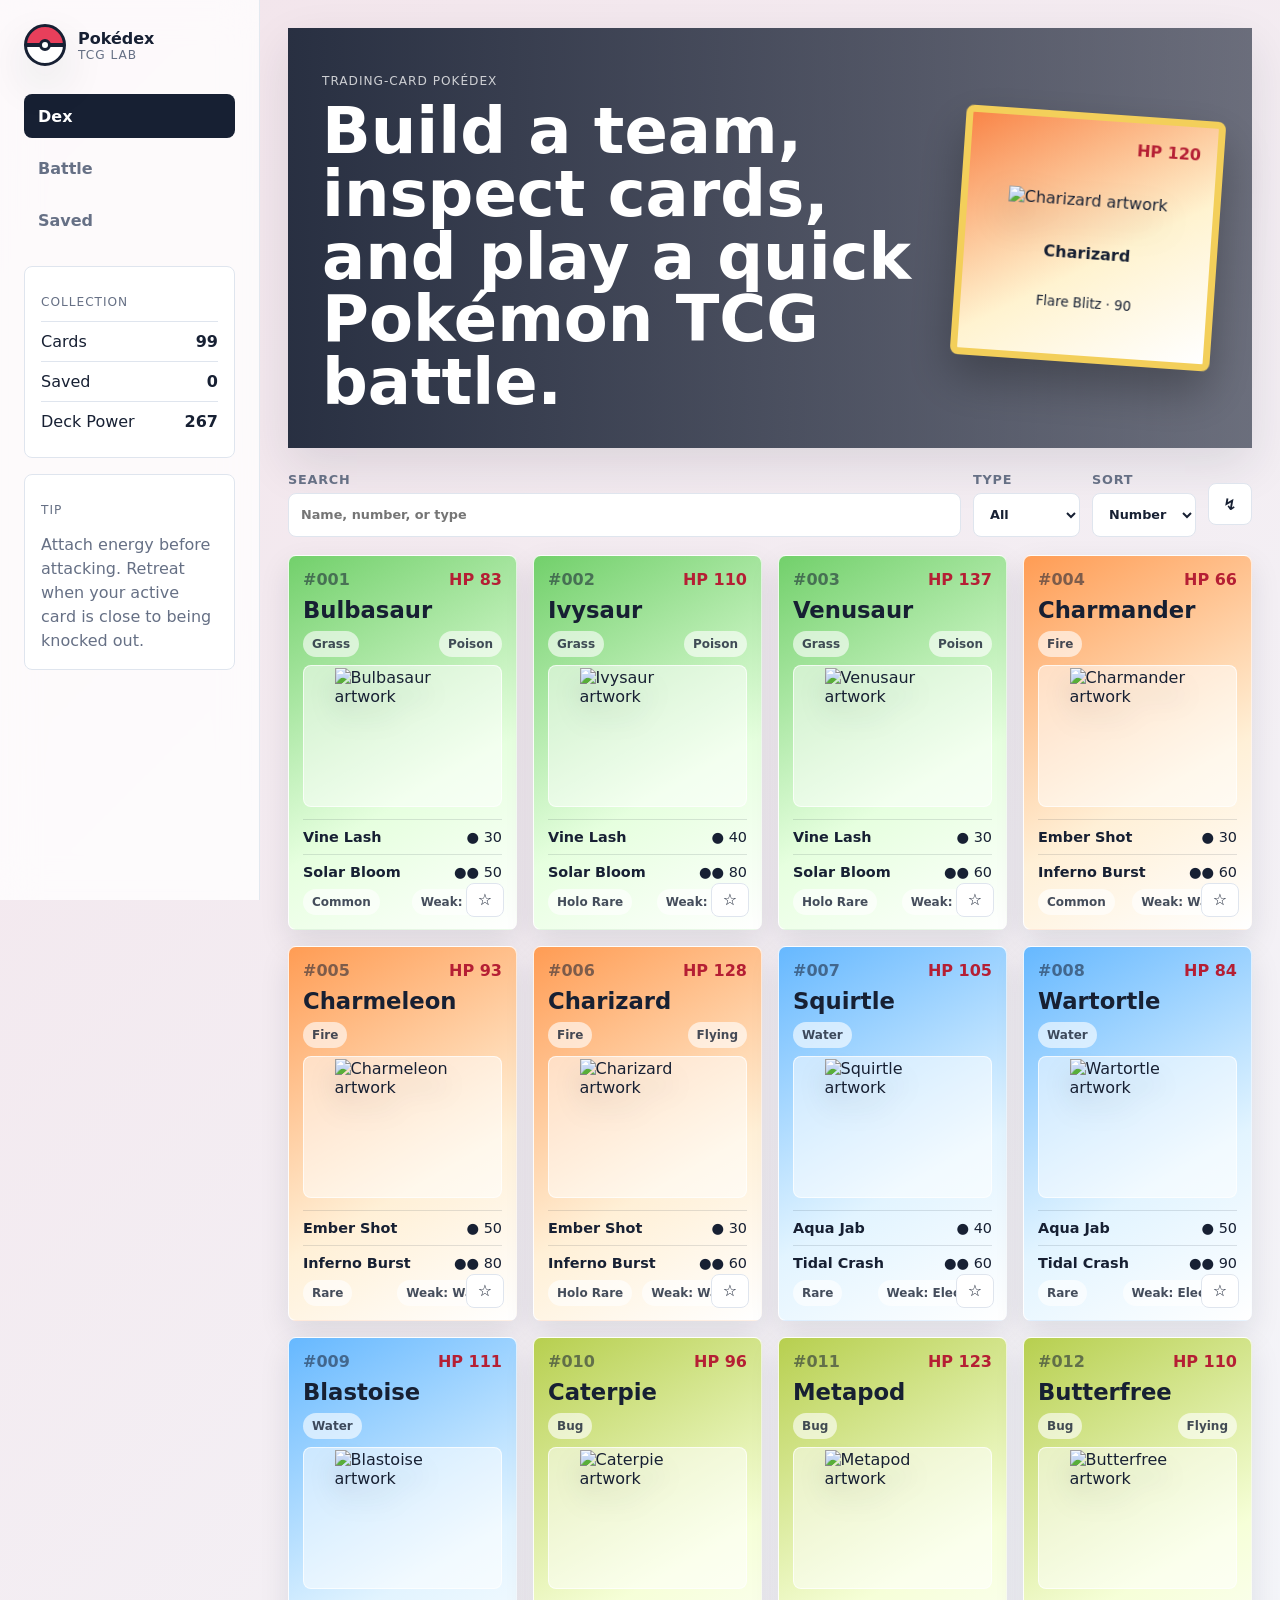
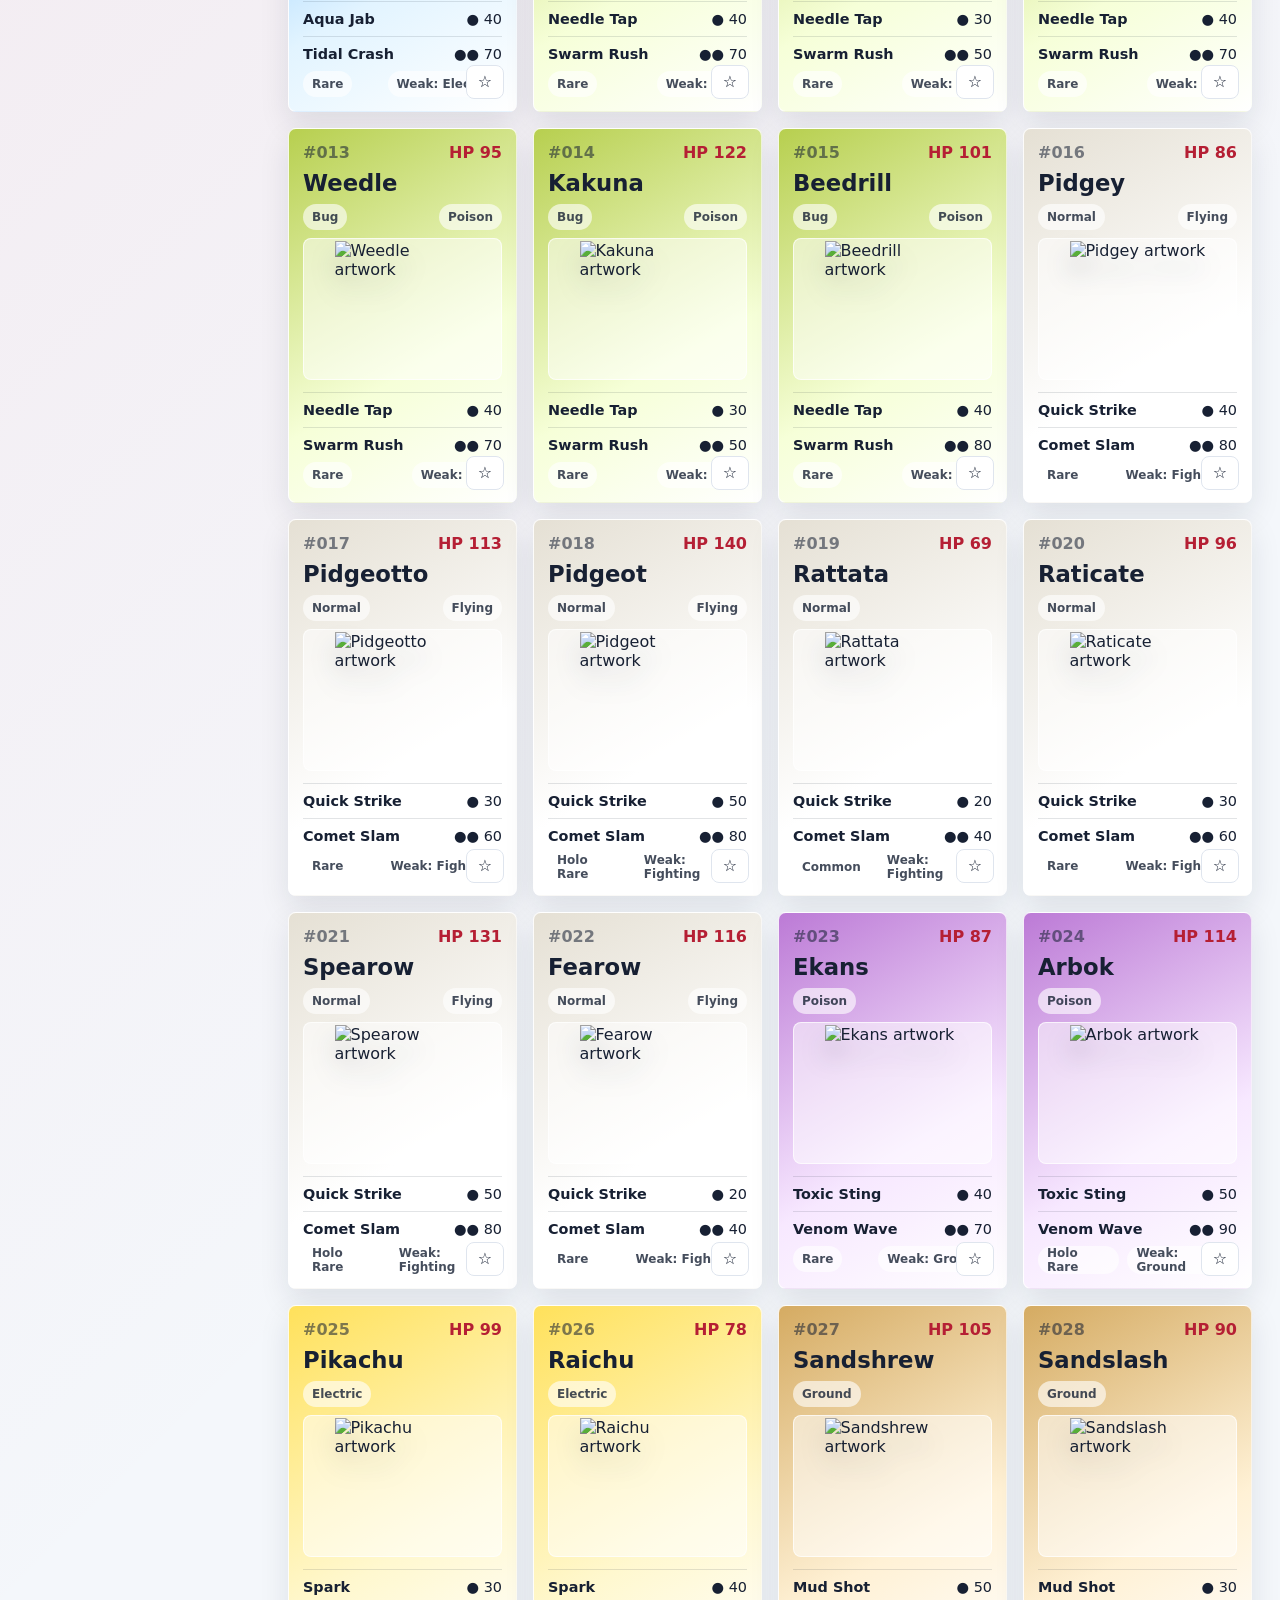
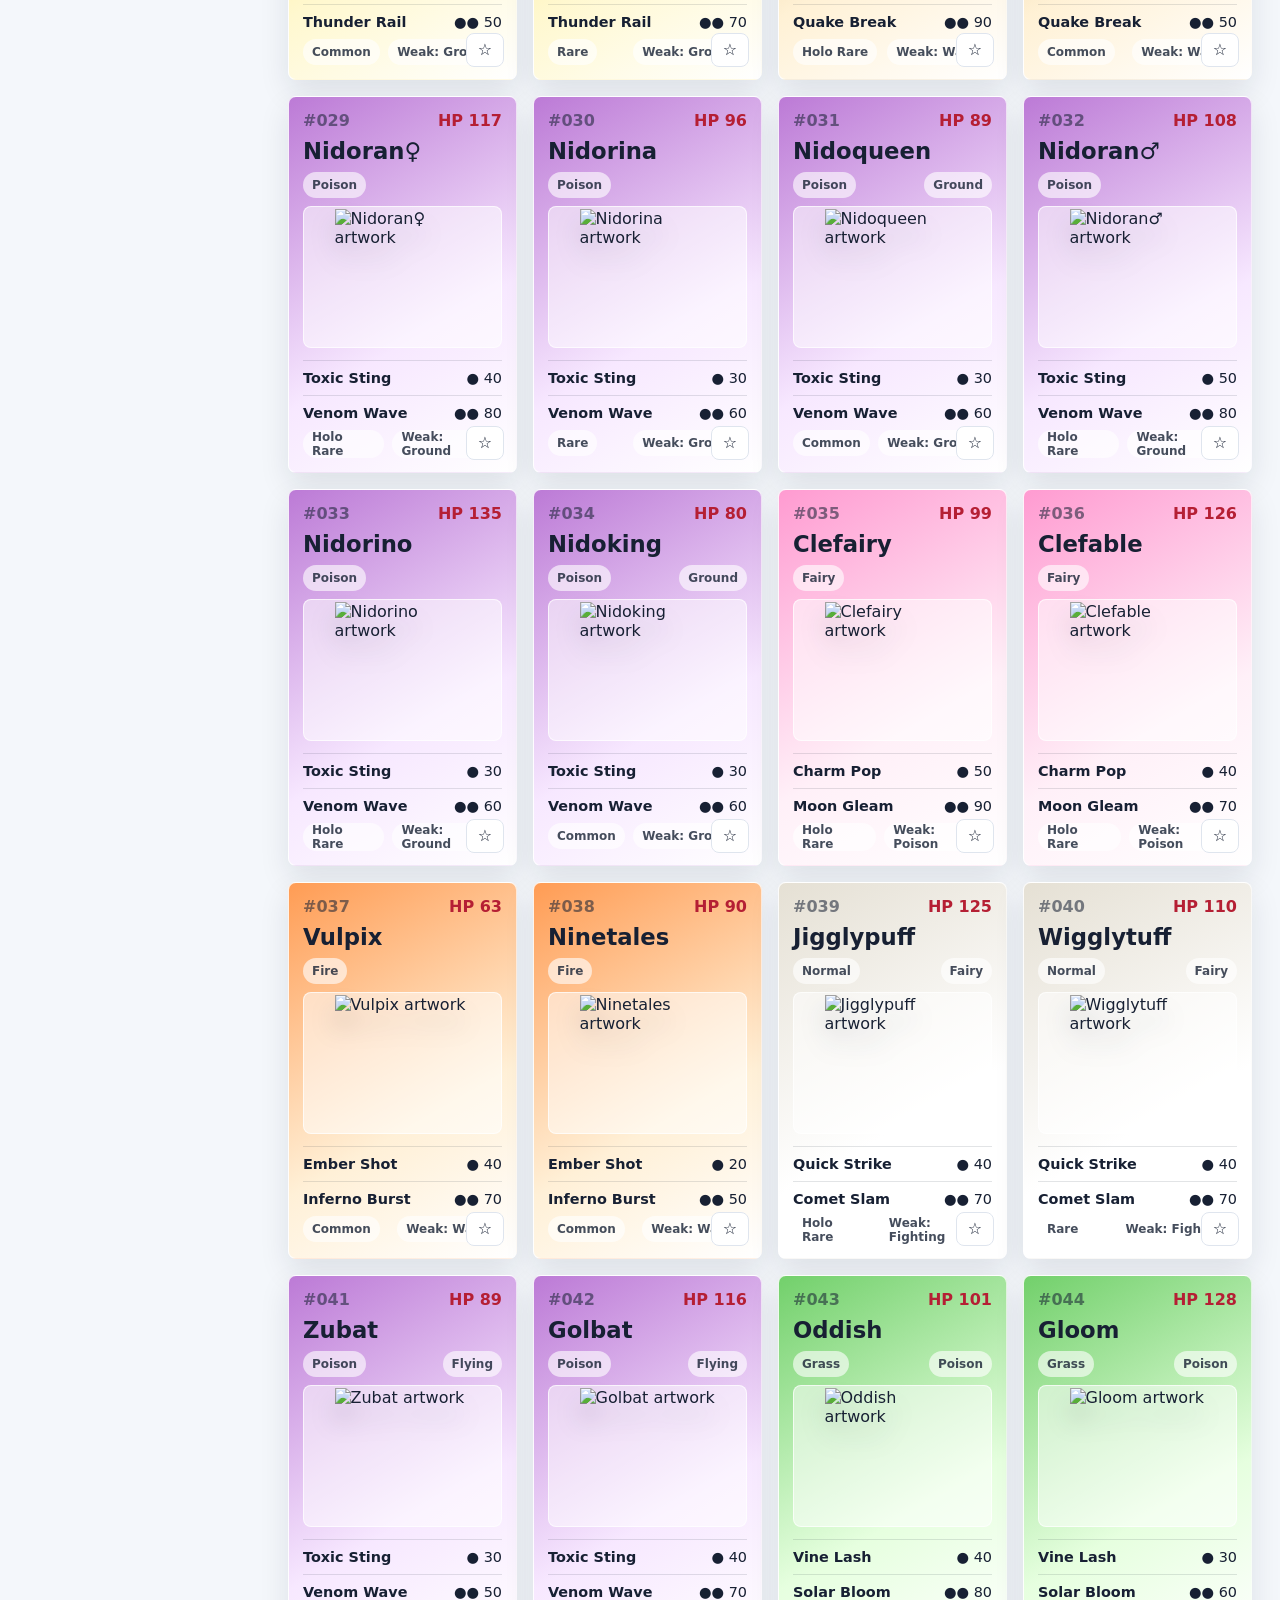
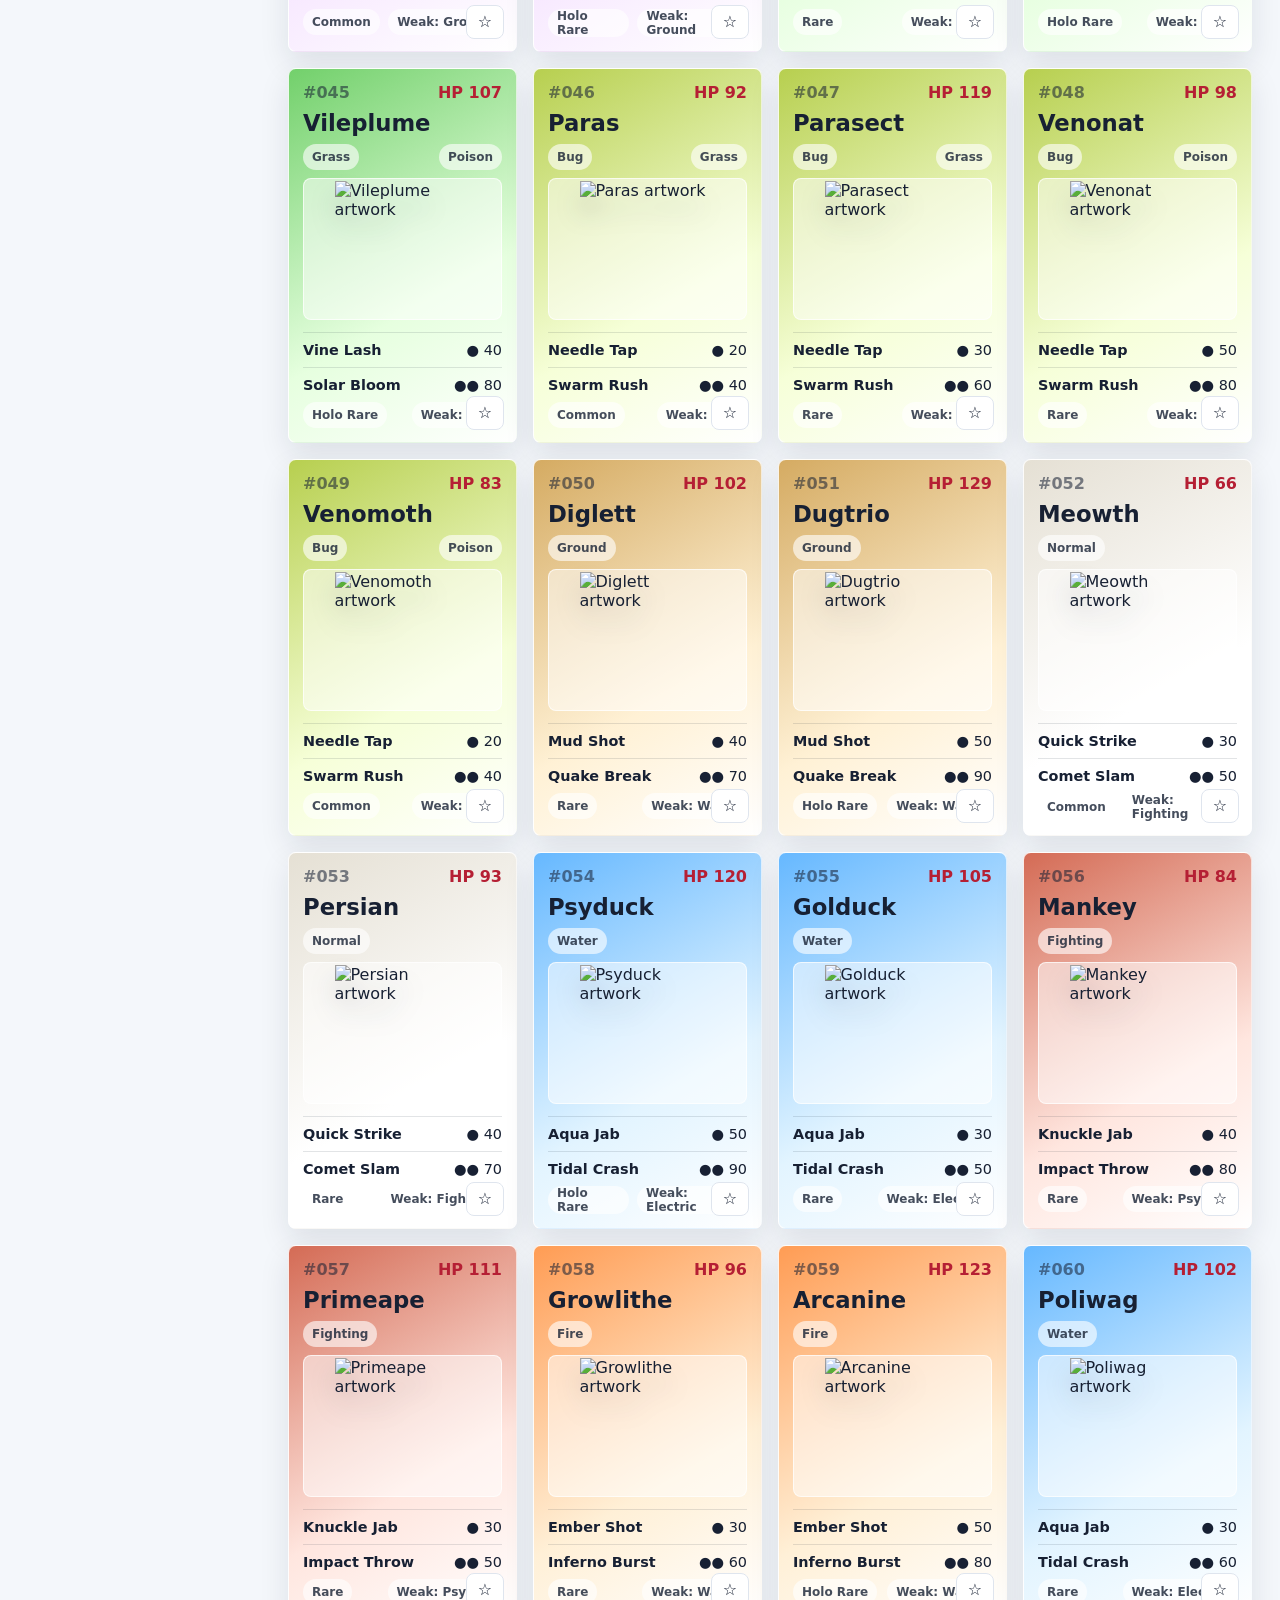
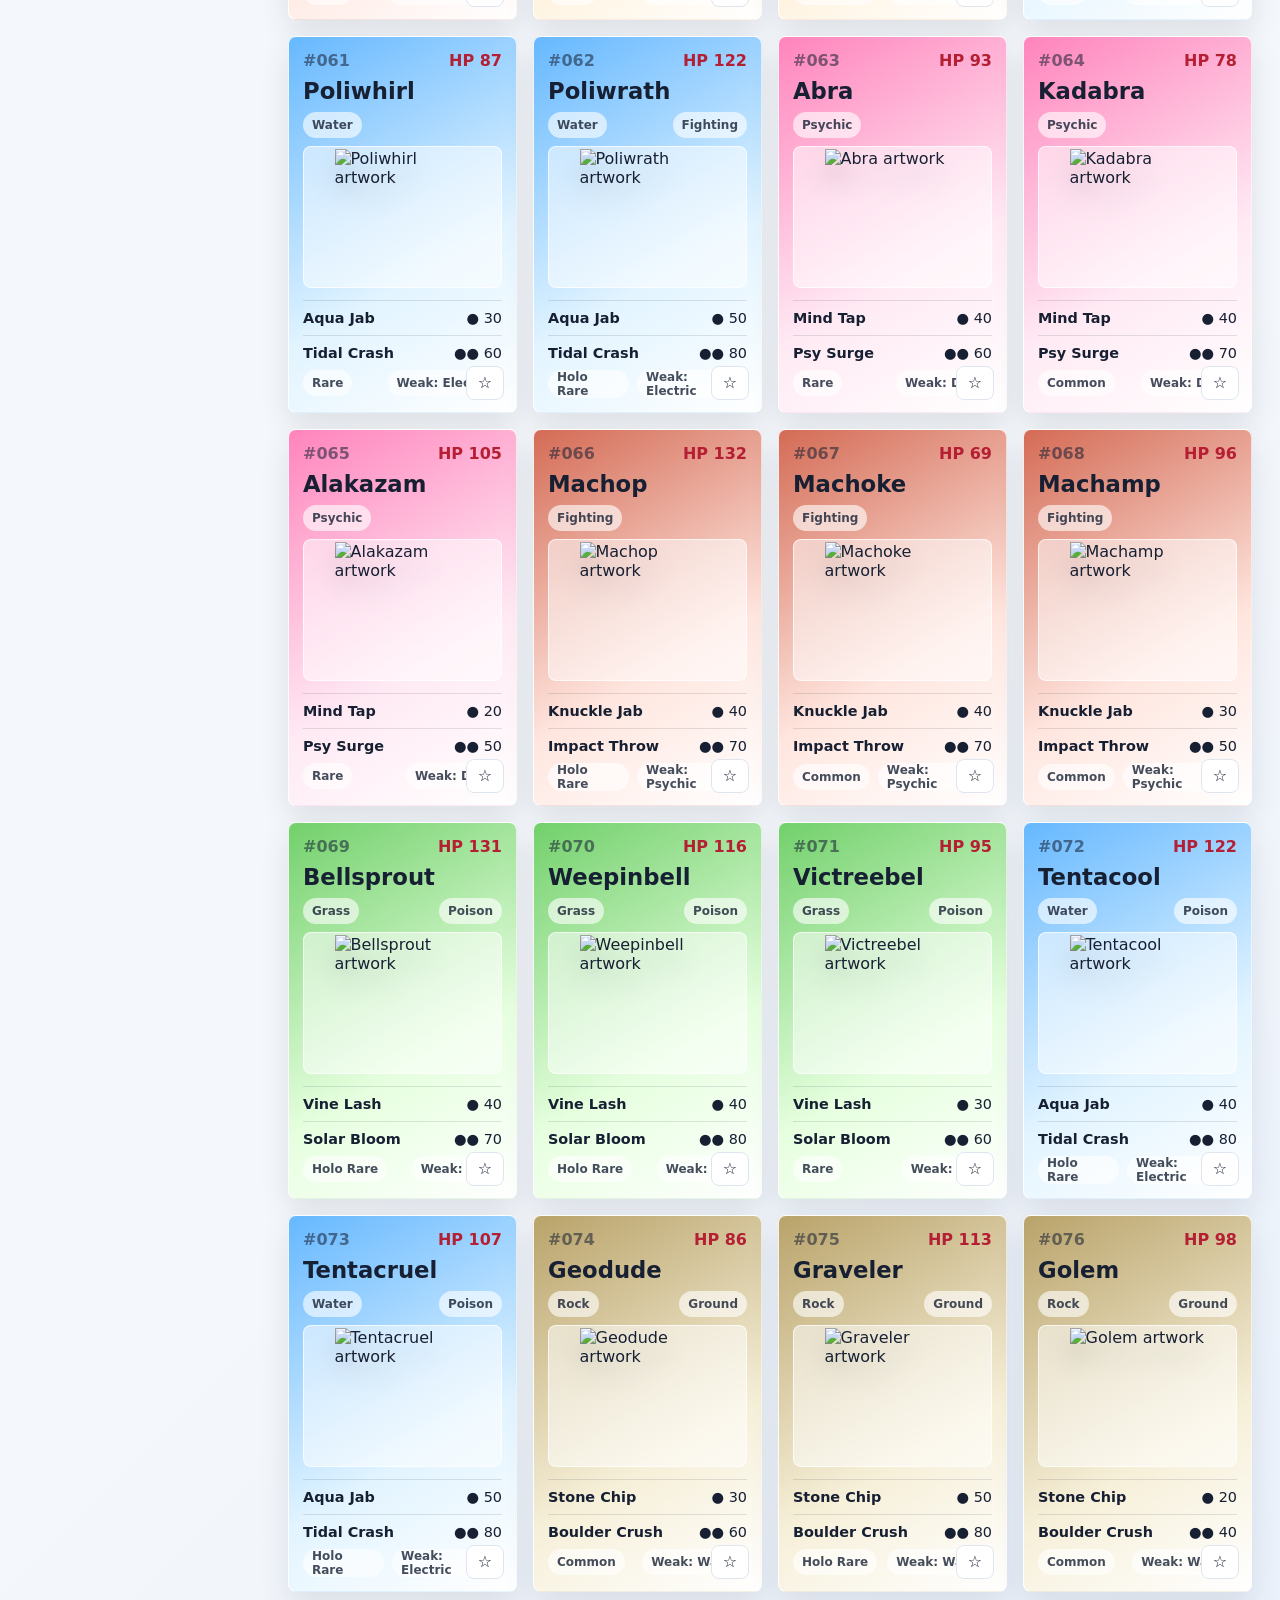
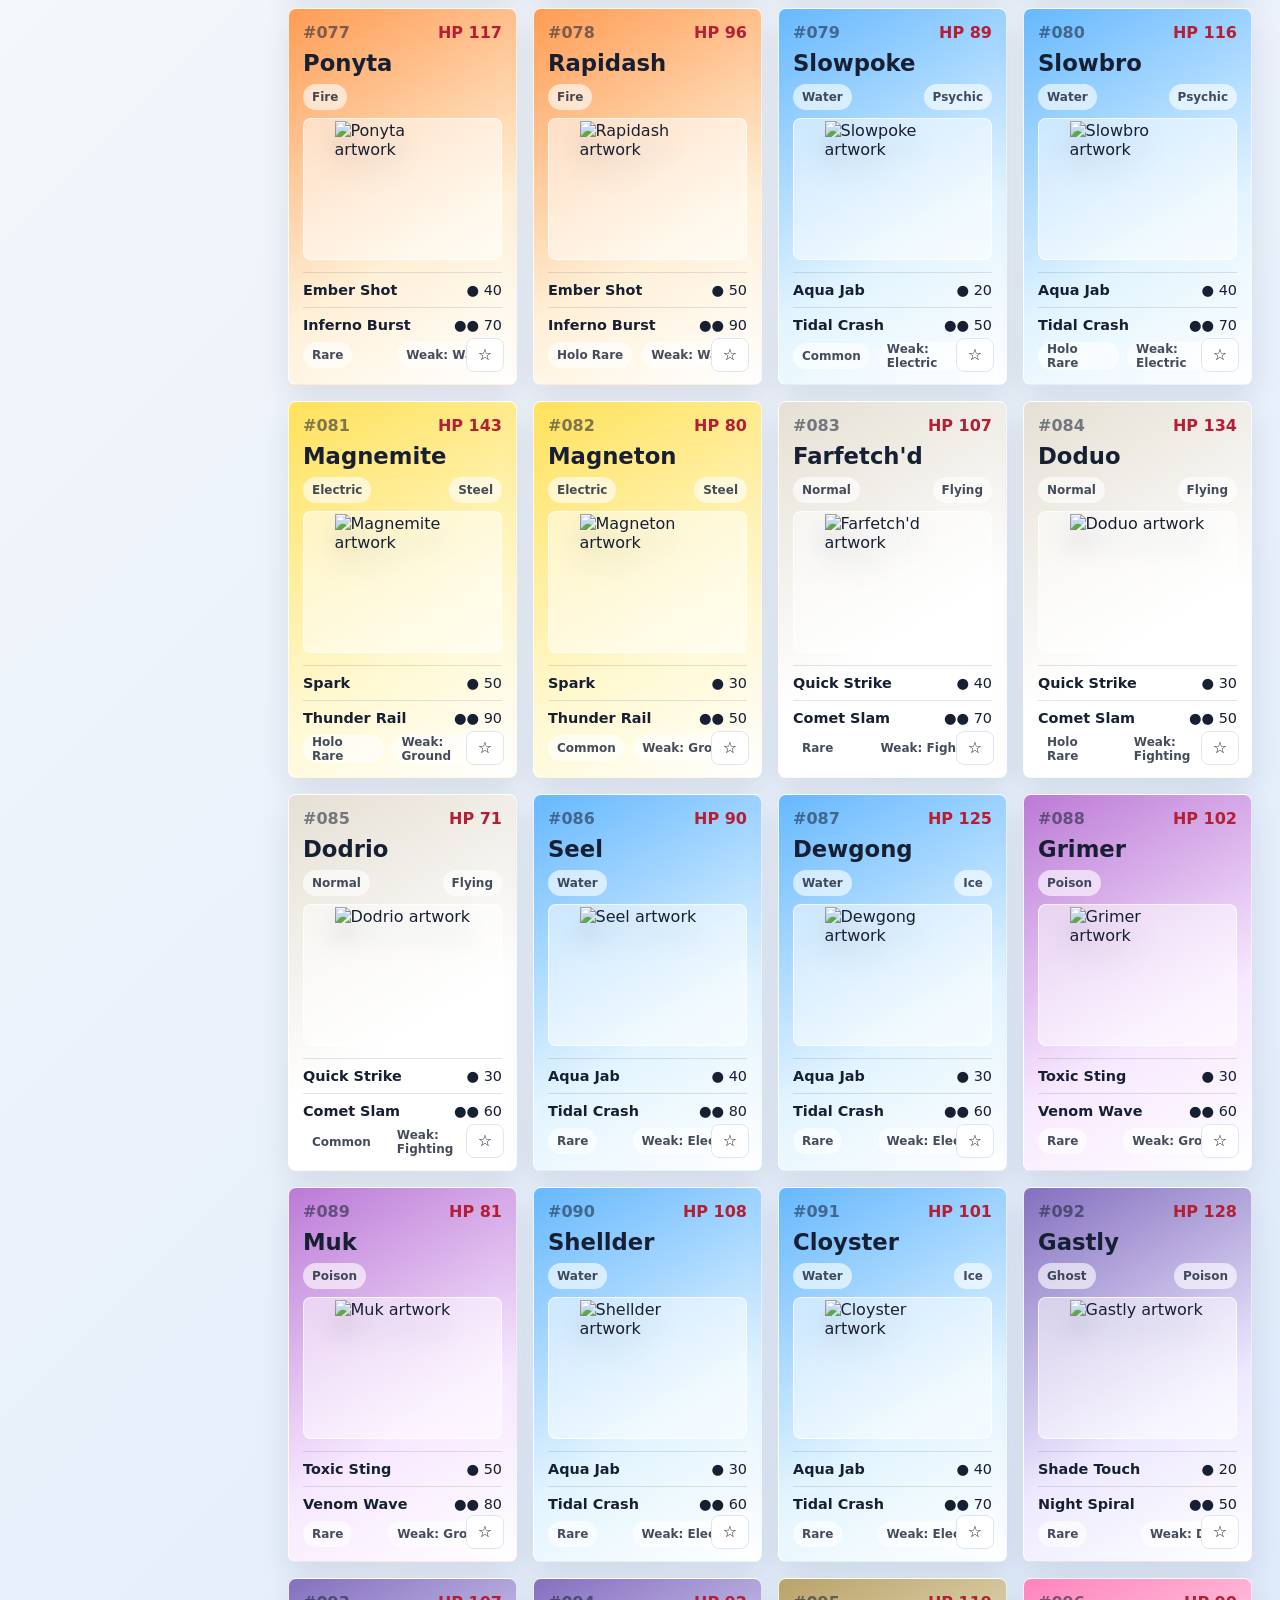
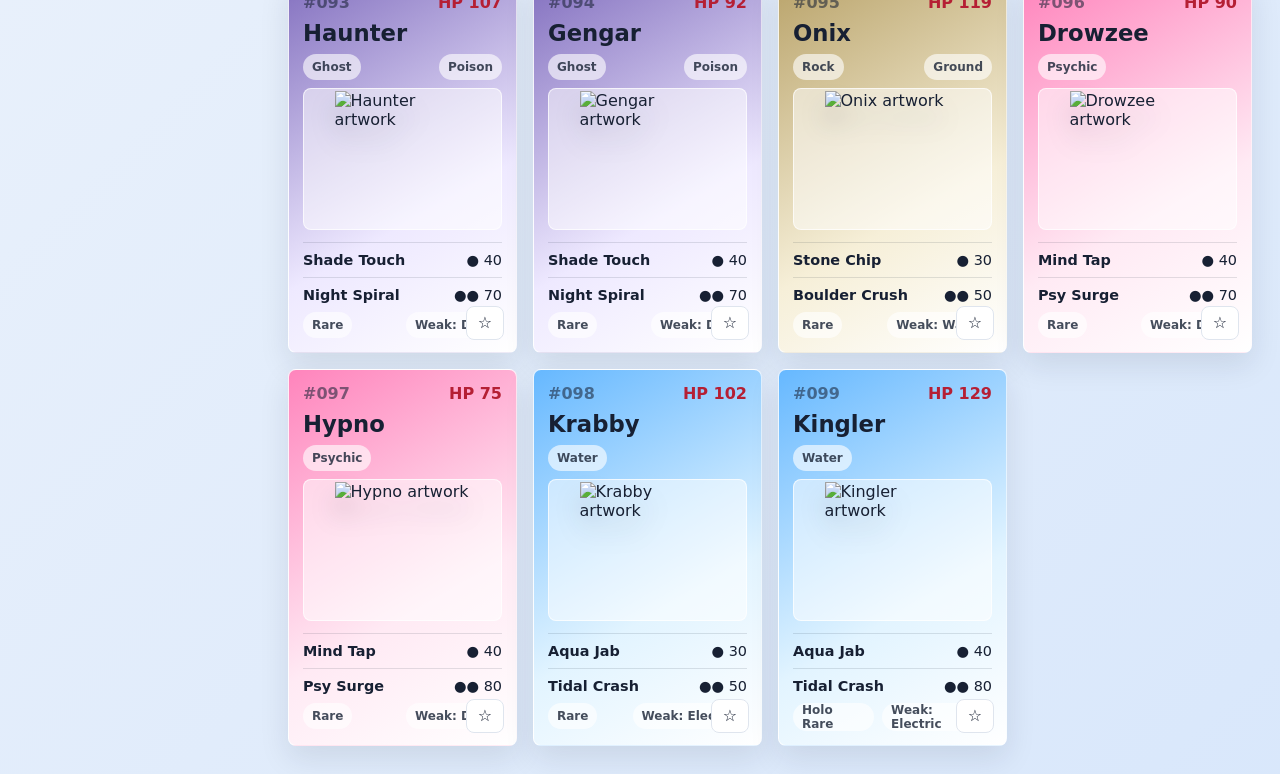
==== index.html @ 95881519 "Basic webpage structure" ====
<!DOCTYPE html>
<html lang="en">
<head>
  <meta charset="UTF-8">
  <meta name="viewport" content="width=device-width, initial-scale=1.0">
  <title>Pokédex TCG Lab</title>
  <link rel="preconnect" href="https://raw.githubusercontent.com">
  <link rel="stylesheet" href="styles.css">
</head>
<body>
  <div class="app-shell">
    <aside class="sidebar">
      <a class="brand" href="#dex" aria-label="Pokédex TCG Lab home">
        <span class="pokeball-mark" aria-hidden="true"></span>
        <span>
          <strong>Pokédex</strong>
          <small>TCG Lab</small>
        </span>
      </a>

      <nav class="nav-tabs" aria-label="Primary">
        <a class="nav-link active" href="#dex" data-view-link="dex">Dex</a>
        <a class="nav-link" href="#battle" data-view-link="battle">Battle</a>
        <a class="nav-link" href="#collection" data-view-link="collection">Saved</a>
      </nav>

      <section class="sidebar-panel">
        <p class="panel-kicker">Collection</p>
        <div class="stat-pair">
          <span>Cards</span>
          <strong id="cardCount">0</strong>
        </div>
        <div class="stat-pair">
          <span>Saved</span>
          <strong id="savedCount">0</strong>
        </div>
        <div class="stat-pair">
          <span>Deck Power</span>
          <strong id="deckPower">0</strong>
        </div>
      </section>

      <section class="sidebar-panel compact">
        <p class="panel-kicker">Tip</p>
        <p>Attach energy before attacking. Retreat when your active card is close to being knocked out.</p>
      </section>
    </aside>

    <main>
      <section class="hero-band" aria-labelledby="pageTitle">
        <div>
          <p class="eyebrow">Trading-card Pokédex</p>
          <h1 id="pageTitle">Build a team, inspect cards, and play a quick Pokémon TCG battle.</h1>
        </div>
        <div class="hero-card" aria-label="Featured card preview">
          <div class="mini-card fire">
            <span class="mini-hp">HP 120</span>
            <img src="https://raw.githubusercontent.com/PokeAPI/sprites/master/sprites/pokemon/other/official-artwork/6.png" alt="Charizard artwork">
            <strong>Charizard</strong>
            <small>Flare Blitz · 90</small>
          </div>
        </div>
      </section>

      <section id="dex" class="view active" data-view="dex">
        <div class="toolbar">
          <label class="search-box">
            <span>Search</span>
            <input id="searchInput" type="search" placeholder="Name, number, or type">
          </label>
          <label class="select-box">
            <span>Type</span>
            <select id="typeFilter"></select>
          </label>
          <label class="select-box">
            <span>Sort</span>
            <select id="sortFilter">
              <option value="number">Number</option>
              <option value="name">Name</option>
              <option value="hp">HP</option>
              <option value="attack">Attack</option>
              <option value="speed">Speed</option>
            </select>
          </label>
          <button class="icon-button" id="randomButton" type="button" title="Open a random card">↯</button>
        </div>
        <div id="pokemonGrid" class="pokemon-grid"></div>
      </section>

      <section id="battle" class="view" data-view="battle">
        <div class="section-heading">
          <div>
            <p class="eyebrow">Battle Table</p>
            <h2>Simple Pokémon TCG Match</h2>
          </div>
          <div class="battle-actions">
            <button id="newGameButton" class="primary-button" type="button">New Game</button>
            <button id="endTurnButton" type="button">End Turn</button>
          </div>
        </div>

        <div class="battle-layout">
          <div class="player-zone opponent-zone">
            <div class="zone-header">
              <strong>Opponent</strong>
              <span id="opponentPrizes">Prizes 3</span>
            </div>
            <div id="opponentActive" class="active-slot"></div>
            <div id="opponentBench" class="bench-row"></div>
          </div>

          <div class="battle-center">
            <div class="turn-meter">
              <span id="turnOwner">Your turn</span>
              <strong id="battleStatus">Set an active Pokémon and attack.</strong>
            </div>
            <div id="battleLog" class="battle-log" aria-live="polite"></div>
          </div>

          <div class="player-zone">
            <div class="zone-header">
              <strong>You</strong>
              <span id="playerPrizes">Prizes 3</span>
            </div>
            <div id="playerActive" class="active-slot"></div>
            <div id="playerBench" class="bench-row"></div>
            <div class="hand-panel">
              <div class="zone-header">
                <strong>Hand</strong>
                <span id="deckCount">Deck 0</span>
              </div>
              <div id="playerHand" class="hand-row"></div>
            </div>
            <div class="battle-actions">
              <button id="drawButton" type="button">Draw</button>
              <button id="energyButton" type="button">Attach Energy</button>
              <button id="attackOneButton" class="primary-button" type="button">Attack 1</button>
              <button id="attackTwoButton" class="primary-button" type="button">Attack 2</button>
              <button id="retreatButton" type="button">Retreat</button>
            </div>
          </div>
        </div>
      </section>

      <section id="collection" class="view" data-view="collection">
        <div class="section-heading">
          <div>
            <p class="eyebrow">Saved Cards</p>
            <h2>Your favorite pulls</h2>
          </div>
          <button id="clearSavedButton" type="button">Clear Saved</button>
        </div>
        <div id="savedGrid" class="pokemon-grid"></div>
      </section>
    </main>
  </div>

  <dialog id="detailDialog" class="detail-dialog">
    <article id="detailContent"></article>
    <button id="closeDialogButton" class="dialog-close" type="button" aria-label="Close details">×</button>
  </dialog>

  <script src="app.js"></script>
</body>
</html>
---- styles.css ----
:root {
  --bg: #f4f7fb;
  --panel: #ffffff;
  --ink: #172033;
  --muted: #667085;
  --line: #dfe5ee;
  --accent: #e83f5b;
  --accent-2: #1677ff;
  --good: #168c62;
  --warn: #c47a11;
  --shadow: 0 18px 45px rgba(23, 32, 51, 0.11);
  --radius: 8px;
}

* {
  box-sizing: border-box;
}

body {
  margin: 0;
  min-height: 100vh;
  background:
    linear-gradient(135deg, rgba(232, 63, 91, 0.10), transparent 28%),
    linear-gradient(315deg, rgba(22, 119, 255, 0.12), transparent 32%),
    var(--bg);
  color: var(--ink);
  font-family: Inter, ui-sans-serif, system-ui, -apple-system, BlinkMacSystemFont, "Segoe UI", sans-serif;
}

button,
input,
select {
  font: inherit;
}

button {
  border: 1px solid var(--line);
  background: var(--panel);
  color: var(--ink);
  min-height: 42px;
  border-radius: var(--radius);
  padding: 0 14px;
  cursor: pointer;
  transition: transform 160ms ease, border-color 160ms ease, box-shadow 160ms ease;
}

button:hover {
  transform: translateY(-1px);
  border-color: #b9c5d6;
  box-shadow: 0 8px 20px rgba(23, 32, 51, 0.08);
}

button:disabled {
  cursor: not-allowed;
  opacity: 0.55;
  transform: none;
  box-shadow: none;
}

.primary-button {
  background: var(--ink);
  color: #fff;
  border-color: var(--ink);
}

.app-shell {
  display: grid;
  grid-template-columns: 260px minmax(0, 1fr);
  min-height: 100vh;
}

.sidebar {
  position: sticky;
  top: 0;
  height: 100vh;
  padding: 24px;
  border-right: 1px solid rgba(223, 229, 238, 0.85);
  background: rgba(255, 255, 255, 0.78);
  backdrop-filter: blur(18px);
}

.brand {
  display: flex;
  align-items: center;
  gap: 12px;
  color: inherit;
  text-decoration: none;
  margin-bottom: 28px;
}

.brand strong,
.brand small {
  display: block;
}

.brand small,
.panel-kicker,
.eyebrow {
  color: var(--muted);
  font-size: 0.76rem;
  letter-spacing: 0.08em;
  text-transform: uppercase;
}

.pokeball-mark {
  width: 42px;
  height: 42px;
  border: 3px solid var(--ink);
  border-radius: 50%;
  background: linear-gradient(#e83f5b 0 45%, var(--ink) 45% 55%, #fff 55%);
  position: relative;
  box-shadow: var(--shadow);
}

.pokeball-mark::after {
  content: "";
  position: absolute;
  inset: 12px;
  border: 3px solid var(--ink);
  background: #fff;
  border-radius: 50%;
}

.nav-tabs {
  display: grid;
  gap: 8px;
  margin-bottom: 24px;
}

.nav-link {
  display: flex;
  align-items: center;
  min-height: 44px;
  padding: 0 14px;
  border-radius: var(--radius);
  color: var(--muted);
  text-decoration: none;
  font-weight: 700;
}

.nav-link.active {
  background: var(--ink);
  color: #fff;
}

.sidebar-panel {
  border: 1px solid var(--line);
  background: var(--panel);
  border-radius: var(--radius);
  padding: 16px;
  margin-bottom: 16px;
}

.sidebar-panel.compact p:last-child {
  margin-bottom: 0;
  color: var(--muted);
  line-height: 1.5;
}

.stat-pair {
  display: flex;
  justify-content: space-between;
  gap: 14px;
  padding: 10px 0;
  border-top: 1px solid var(--line);
}

main {
  padding: 28px;
  min-width: 0;
}

.hero-band {
  min-height: 270px;
  display: grid;
  grid-template-columns: minmax(0, 1fr) 260px;
  gap: 28px;
  align-items: center;
  margin-bottom: 24px;
  padding: 34px;
  color: #fff;
  border-radius: 0;
  background:
    linear-gradient(90deg, rgba(23, 32, 51, 0.92), rgba(23, 32, 51, 0.62)),
    url("https://images.unsplash.com/photo-1613771404721-1f92d799e49f?auto=format&fit=crop&w=1600&q=80") center/cover;
  box-shadow: var(--shadow);
}

.hero-band h1 {
  margin: 0;
  max-width: 800px;
  font-size: clamp(2.1rem, 5vw, 4.5rem);
  line-height: 0.98;
  letter-spacing: 0;
}

.hero-band .eyebrow {
  color: rgba(255, 255, 255, 0.76);
}

.mini-card {
  position: relative;
  display: grid;
  justify-items: center;
  gap: 7px;
  min-height: 250px;
  padding: 18px 16px;
  border: 7px solid #f3cf5a;
  border-radius: 8px;
  background: linear-gradient(150deg, #f98548, #fff3d0 58%, #ffffff);
  color: var(--ink);
  transform: rotate(4deg);
  box-shadow: 0 22px 46px rgba(0, 0, 0, 0.28);
  animation: floatCard 4s ease-in-out infinite;
}

.mini-card img {
  width: 164px;
  max-width: 100%;
  filter: drop-shadow(0 16px 18px rgba(0, 0, 0, 0.24));
}

.mini-hp {
  justify-self: end;
  font-weight: 900;
  color: #b51f34;
}

@keyframes floatCard {
  50% {
    transform: rotate(2deg) translateY(-9px);
  }
}

.view {
  display: none;
}

.view.active {
  display: block;
}

.toolbar,
.section-heading {
  display: flex;
  align-items: end;
  justify-content: space-between;
  gap: 12px;
  margin-bottom: 18px;
}

.toolbar {
  flex-wrap: wrap;
  align-items: center;
}

.search-box,
.select-box {
  display: grid;
  gap: 6px;
  color: var(--muted);
  font-size: 0.8rem;
  font-weight: 800;
  text-transform: uppercase;
  letter-spacing: 0.06em;
}

.search-box {
  flex: 1 1 280px;
}

input,
select {
  min-height: 44px;
  border: 1px solid var(--line);
  border-radius: var(--radius);
  background: var(--panel);
  color: var(--ink);
  padding: 0 12px;
}

.icon-button {
  width: 44px;
  padding: 0;
  font-weight: 900;
}

.pokemon-grid {
  display: grid;
  grid-template-columns: repeat(auto-fill, minmax(220px, 1fr));
  gap: 16px;
}

.pokemon-card {
  min-height: 325px;
  position: relative;
  overflow: hidden;
  border: 1px solid rgba(255, 255, 255, 0.78);
  border-radius: var(--radius);
  padding: 14px;
  background: var(--card-bg);
  color: var(--ink);
  box-shadow: 0 12px 30px rgba(23, 32, 51, 0.10);
  cursor: pointer;
  transition: transform 180ms ease, box-shadow 180ms ease;
}

.pokemon-card:hover {
  transform: translateY(-5px);
  box-shadow: 0 24px 52px rgba(23, 32, 51, 0.18);
}

.card-top,
.card-footer,
.type-row,
.meter-row {
  display: flex;
  align-items: center;
  justify-content: space-between;
  gap: 8px;
}

.dex-no {
  color: rgba(23, 32, 51, 0.56);
  font-weight: 900;
}

.hp {
  color: #b51f34;
  font-weight: 900;
}

.pokemon-card h3 {
  margin: 8px 0;
  font-size: 1.42rem;
}

.art-frame {
  display: grid;
  place-items: center;
  height: 142px;
  margin: 8px 0 12px;
  border-radius: var(--radius);
  background: rgba(255, 255, 255, 0.52);
  border: 1px solid rgba(255, 255, 255, 0.7);
}

.art-frame img {
  width: 136px;
  height: 136px;
  object-fit: contain;
  filter: drop-shadow(0 16px 12px rgba(23, 32, 51, 0.18));
  transition: transform 180ms ease;
}

.pokemon-card:hover .art-frame img {
  transform: scale(1.08);
}

.pill {
  display: inline-flex;
  align-items: center;
  min-height: 26px;
  padding: 0 9px;
  border-radius: 999px;
  background: rgba(255, 255, 255, 0.62);
  color: rgba(23, 32, 51, 0.8);
  font-size: 0.75rem;
  font-weight: 900;
}

.attack-line {
  display: grid;
  grid-template-columns: 1fr auto;
  gap: 10px;
  padding: 9px 0;
  border-top: 1px solid rgba(23, 32, 51, 0.12);
  font-size: 0.9rem;
}

.favorite-button {
  position: absolute;
  right: 12px;
  bottom: 12px;
  min-height: 34px;
  width: 38px;
  padding: 0;
}

.favorite-button.saved {
  background: var(--accent);
  color: #fff;
  border-color: var(--accent);
}

.empty-state {
  grid-column: 1 / -1;
  padding: 44px;
  text-align: center;
  border: 1px dashed #b9c5d6;
  background: rgba(255, 255, 255, 0.7);
  border-radius: var(--radius);
  color: var(--muted);
}

.detail-dialog {
  width: min(880px, calc(100vw - 28px));
  border: 0;
  border-radius: var(--radius);
  padding: 0;
  box-shadow: var(--shadow);
  background: transparent;
}

.detail-dialog::backdrop {
  background: rgba(23, 32, 51, 0.58);
  backdrop-filter: blur(8px);
}

.detail-sheet {
  display: grid;
  grid-template-columns: 290px 1fr;
  background: var(--panel);
  overflow: hidden;
  border-radius: var(--radius);
}

.detail-art {
  display: grid;
  place-items: center;
  background: var(--card-bg);
  padding: 28px;
}

.detail-art img {
  width: 230px;
  max-width: 100%;
  filter: drop-shadow(0 20px 22px rgba(23, 32, 51, 0.22));
}

.detail-body {
  padding: 28px;
}

.detail-body h2,
.section-heading h2 {
  margin: 0;
  font-size: clamp(1.5rem, 3vw, 2.25rem);
}

.stat-grid {
  display: grid;
  grid-template-columns: repeat(2, minmax(0, 1fr));
  gap: 10px;
  margin: 18px 0;
}

.stat-card {
  border: 1px solid var(--line);
  border-radius: var(--radius);
  padding: 12px;
}

.stat-card span {
  display: block;
  color: var(--muted);
  font-size: 0.78rem;
  text-transform: uppercase;
  letter-spacing: 0.06em;
}

.meter {
  width: 100%;
  height: 8px;
  border-radius: 999px;
  background: #e9eef6;
  overflow: hidden;
}

.meter i {
  display: block;
  height: 100%;
  width: var(--value);
  background: linear-gradient(90deg, var(--accent), var(--accent-2));
}

.dialog-close {
  position: absolute;
  right: 10px;
  top: 10px;
  width: 38px;
  min-height: 38px;
  padding: 0;
}

.battle-layout {
  display: grid;
  grid-template-columns: minmax(0, 1fr) 300px minmax(0, 1fr);
  gap: 16px;
  align-items: start;
}

.player-zone,
.battle-center,
.hand-panel {
  border: 1px solid var(--line);
  background: rgba(255, 255, 255, 0.82);
  border-radius: var(--radius);
  padding: 14px;
}

.zone-header {
  display: flex;
  justify-content: space-between;
  gap: 12px;
  color: var(--muted);
  margin-bottom: 10px;
}

.zone-header strong {
  color: var(--ink);
}

.active-slot {
  min-height: 260px;
  display: grid;
  place-items: center;
  border: 1px dashed #b9c5d6;
  border-radius: var(--radius);
  margin-bottom: 12px;
}

.bench-row,
.hand-row {
  display: grid;
  grid-template-columns: repeat(auto-fit, minmax(96px, 1fr));
  gap: 8px;
}

.hand-row {
  max-height: 280px;
  overflow: auto;
}

.battle-card {
  position: relative;
  border: 1px solid rgba(23, 32, 51, 0.12);
  border-radius: var(--radius);
  background: var(--card-bg);
  padding: 9px;
  min-height: 140px;
  cursor: pointer;
}

.active-slot .battle-card {
  width: min(250px, 100%);
  min-height: 240px;
  padding: 14px;
}

.battle-card img {
  width: 78px;
  height: 78px;
  object-fit: contain;
  display: block;
  margin: 4px auto;
}

.active-slot .battle-card img {
  width: 130px;
  height: 130px;
}

.battle-card strong,
.battle-card small {
  display: block;
}

.battle-card small {
  color: rgba(23, 32, 51, 0.68);
}

.damage-bar {
  height: 7px;
  overflow: hidden;
  background: rgba(255, 255, 255, 0.7);
  border-radius: 999px;
  margin-top: 7px;
}

.damage-bar i {
  display: block;
  height: 100%;
  width: var(--health);
  background: var(--good);
}

.battle-center {
  position: sticky;
  top: 16px;
}

.turn-meter {
  display: grid;
  gap: 6px;
  margin-bottom: 14px;
}

.turn-meter span {
  color: var(--accent);
  font-weight: 900;
  text-transform: uppercase;
  letter-spacing: 0.06em;
  font-size: 0.78rem;
}

.battle-log {
  display: grid;
  align-content: start;
  gap: 8px;
  height: 430px;
  overflow: auto;
}

.battle-log p {
  margin: 0;
  border-left: 3px solid var(--accent-2);
  background: #f7f9fc;
  padding: 9px 10px;
  border-radius: 0 var(--radius) var(--radius) 0;
  color: #344054;
  line-height: 1.4;
}

.battle-actions {
  display: flex;
  flex-wrap: wrap;
  gap: 8px;
}

@media (max-width: 980px) {
  .app-shell {
    grid-template-columns: 1fr;
  }

  .sidebar {
    position: static;
    height: auto;
    display: grid;
    grid-template-columns: 1fr;
    gap: 14px;
    padding: 16px;
  }

  .brand,
  .nav-tabs,
  .sidebar-panel {
    margin: 0;
  }

  .nav-tabs {
    grid-template-columns: repeat(3, 1fr);
  }

  .hero-band,
  .battle-layout,
  .detail-sheet {
    grid-template-columns: 1fr;
  }

  .hero-card {
    display: none;
  }
}

@media (max-width: 620px) {
  main {
    padding: 14px;
  }

  .hero-band {
    min-height: 340px;
    padding: 22px;
    align-items: end;
  }

  .toolbar,
  .section-heading {
    align-items: stretch;
    flex-direction: column;
  }

  .pokemon-grid {
    grid-template-columns: 1fr;
  }

  .battle-actions button {
    flex: 1 1 140px;
  }
}
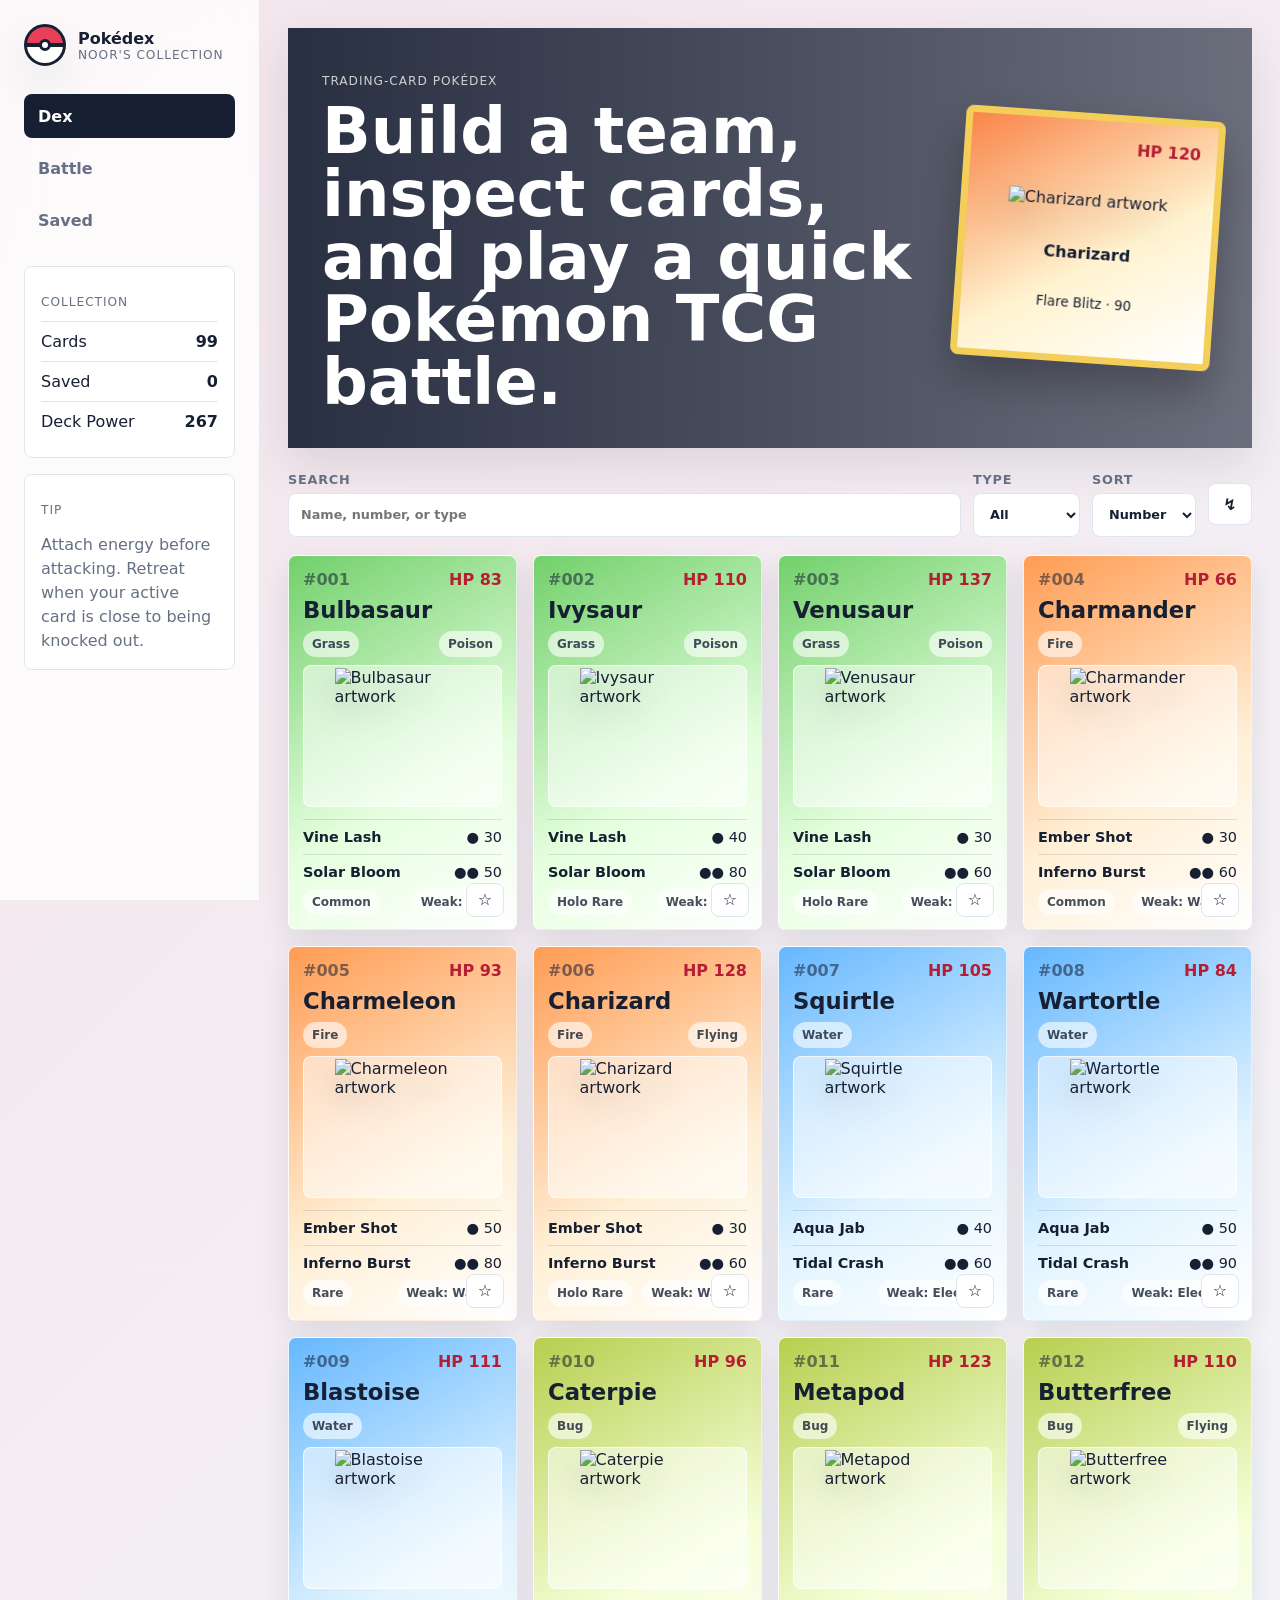
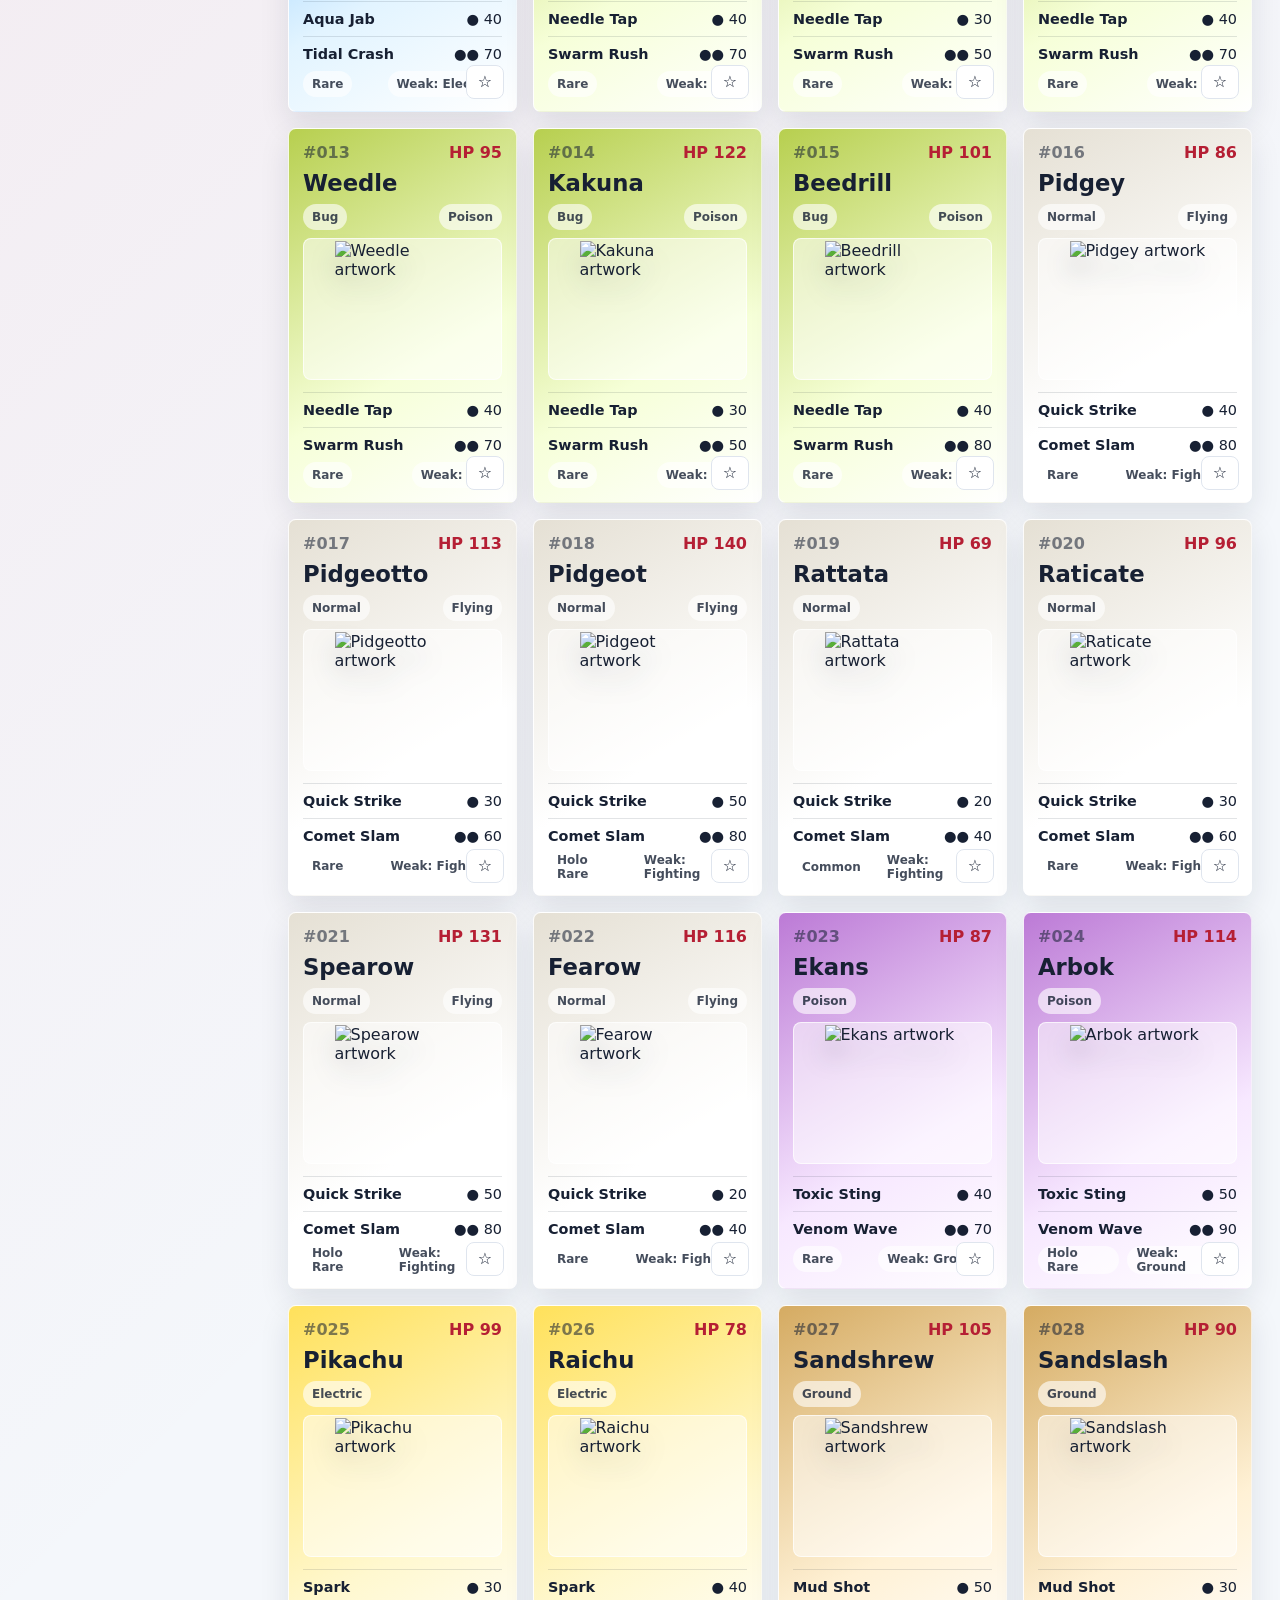
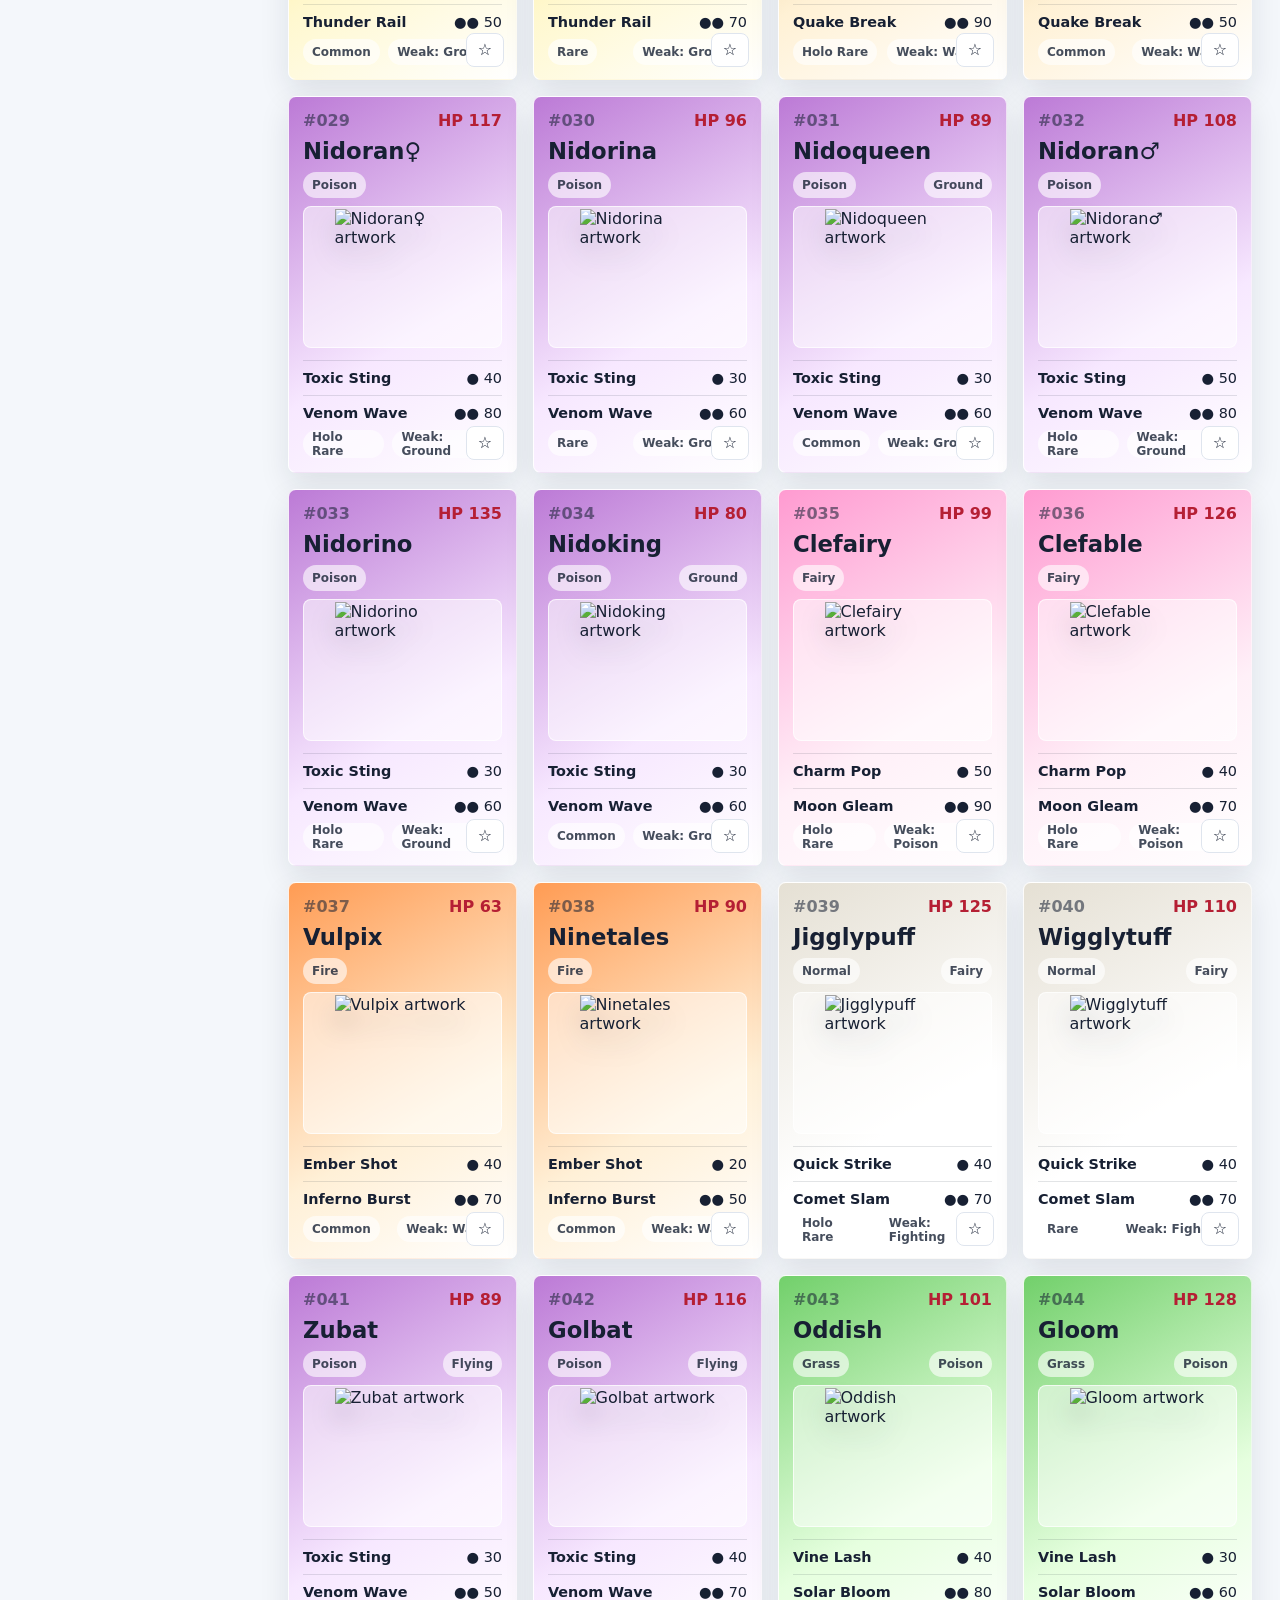
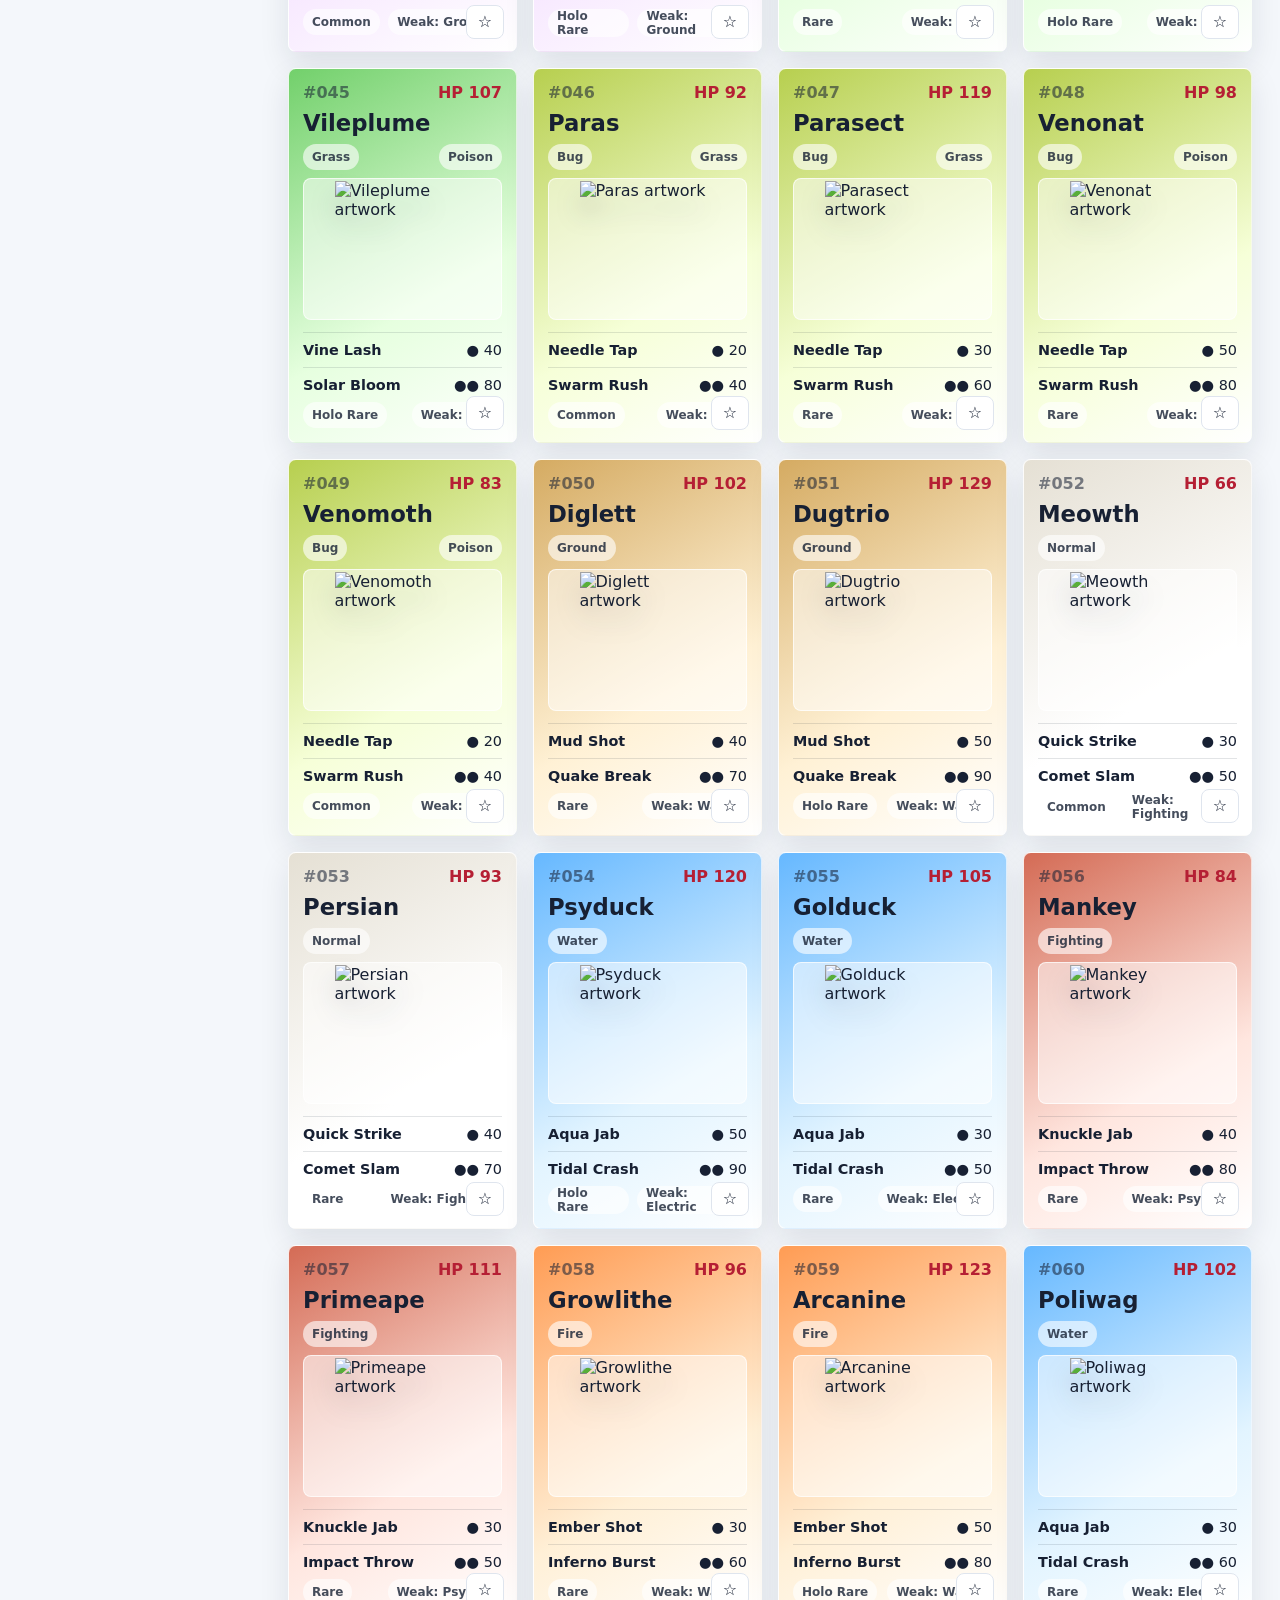
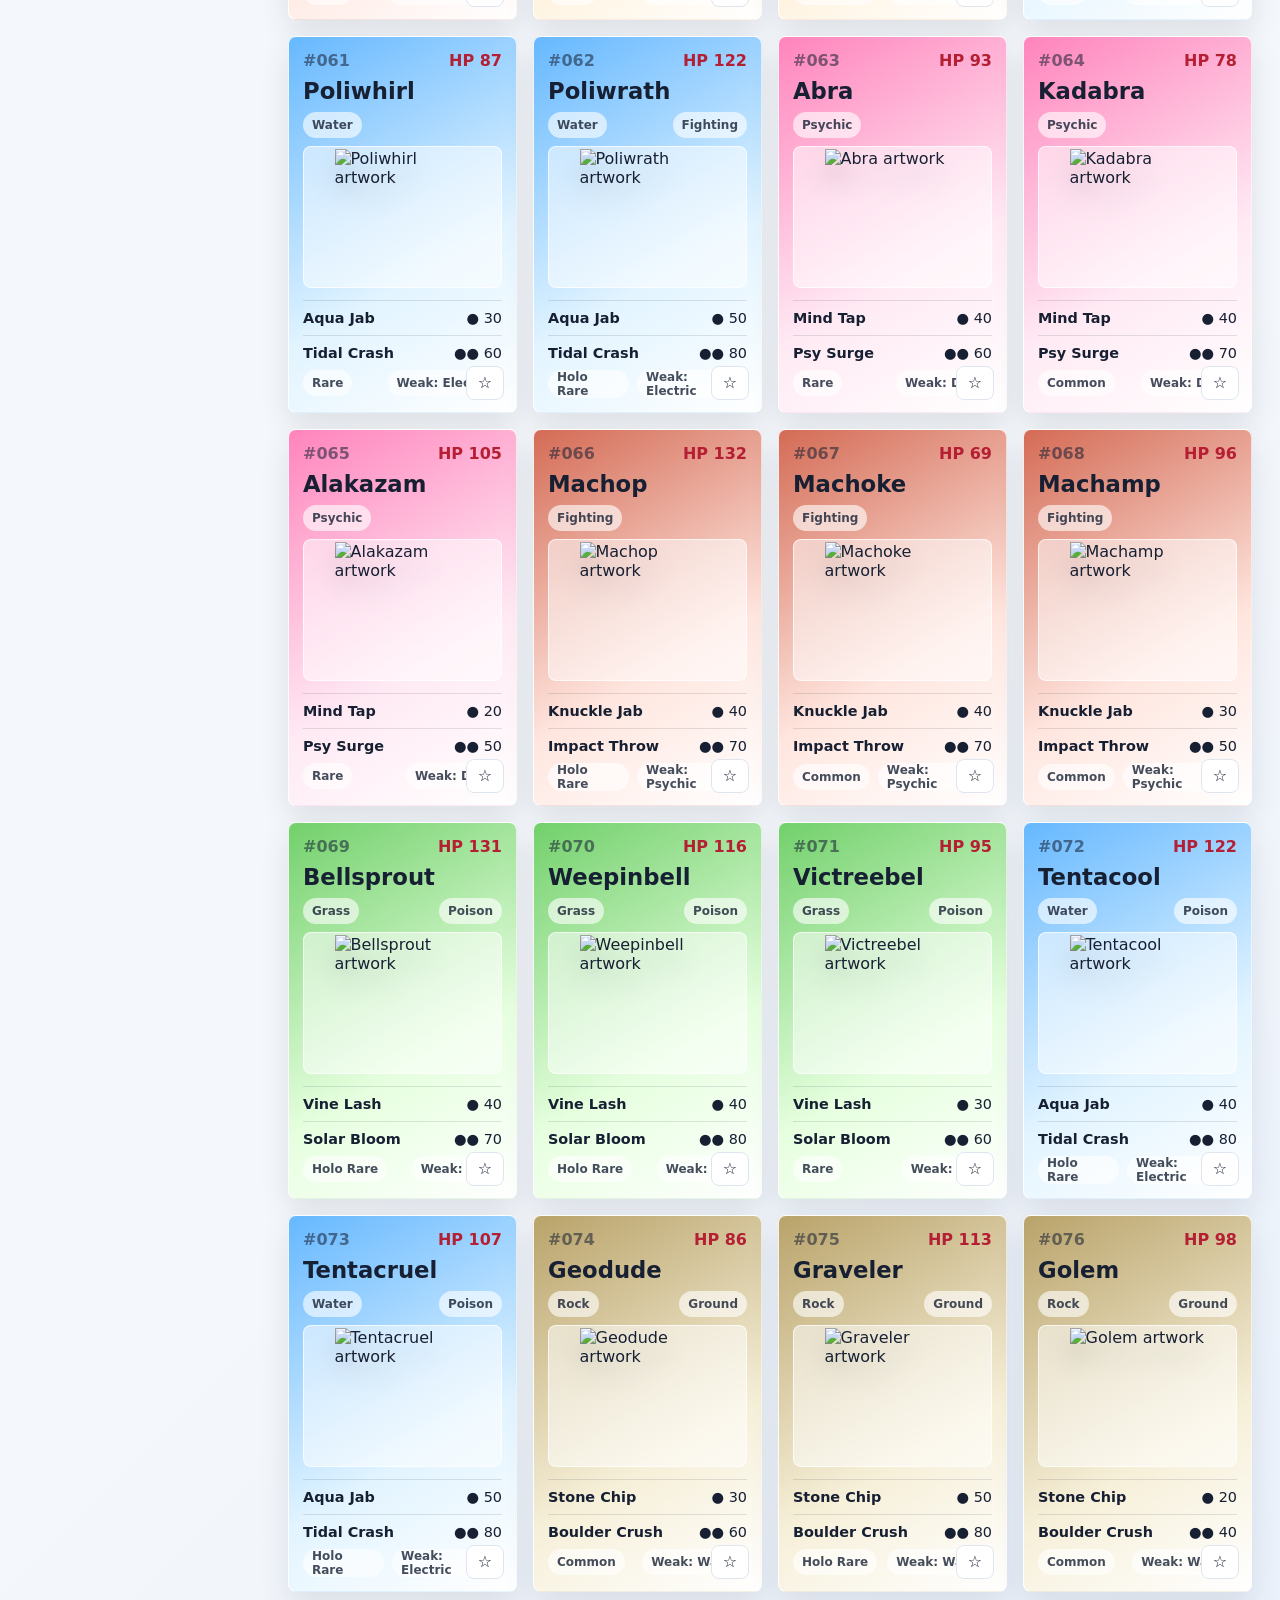
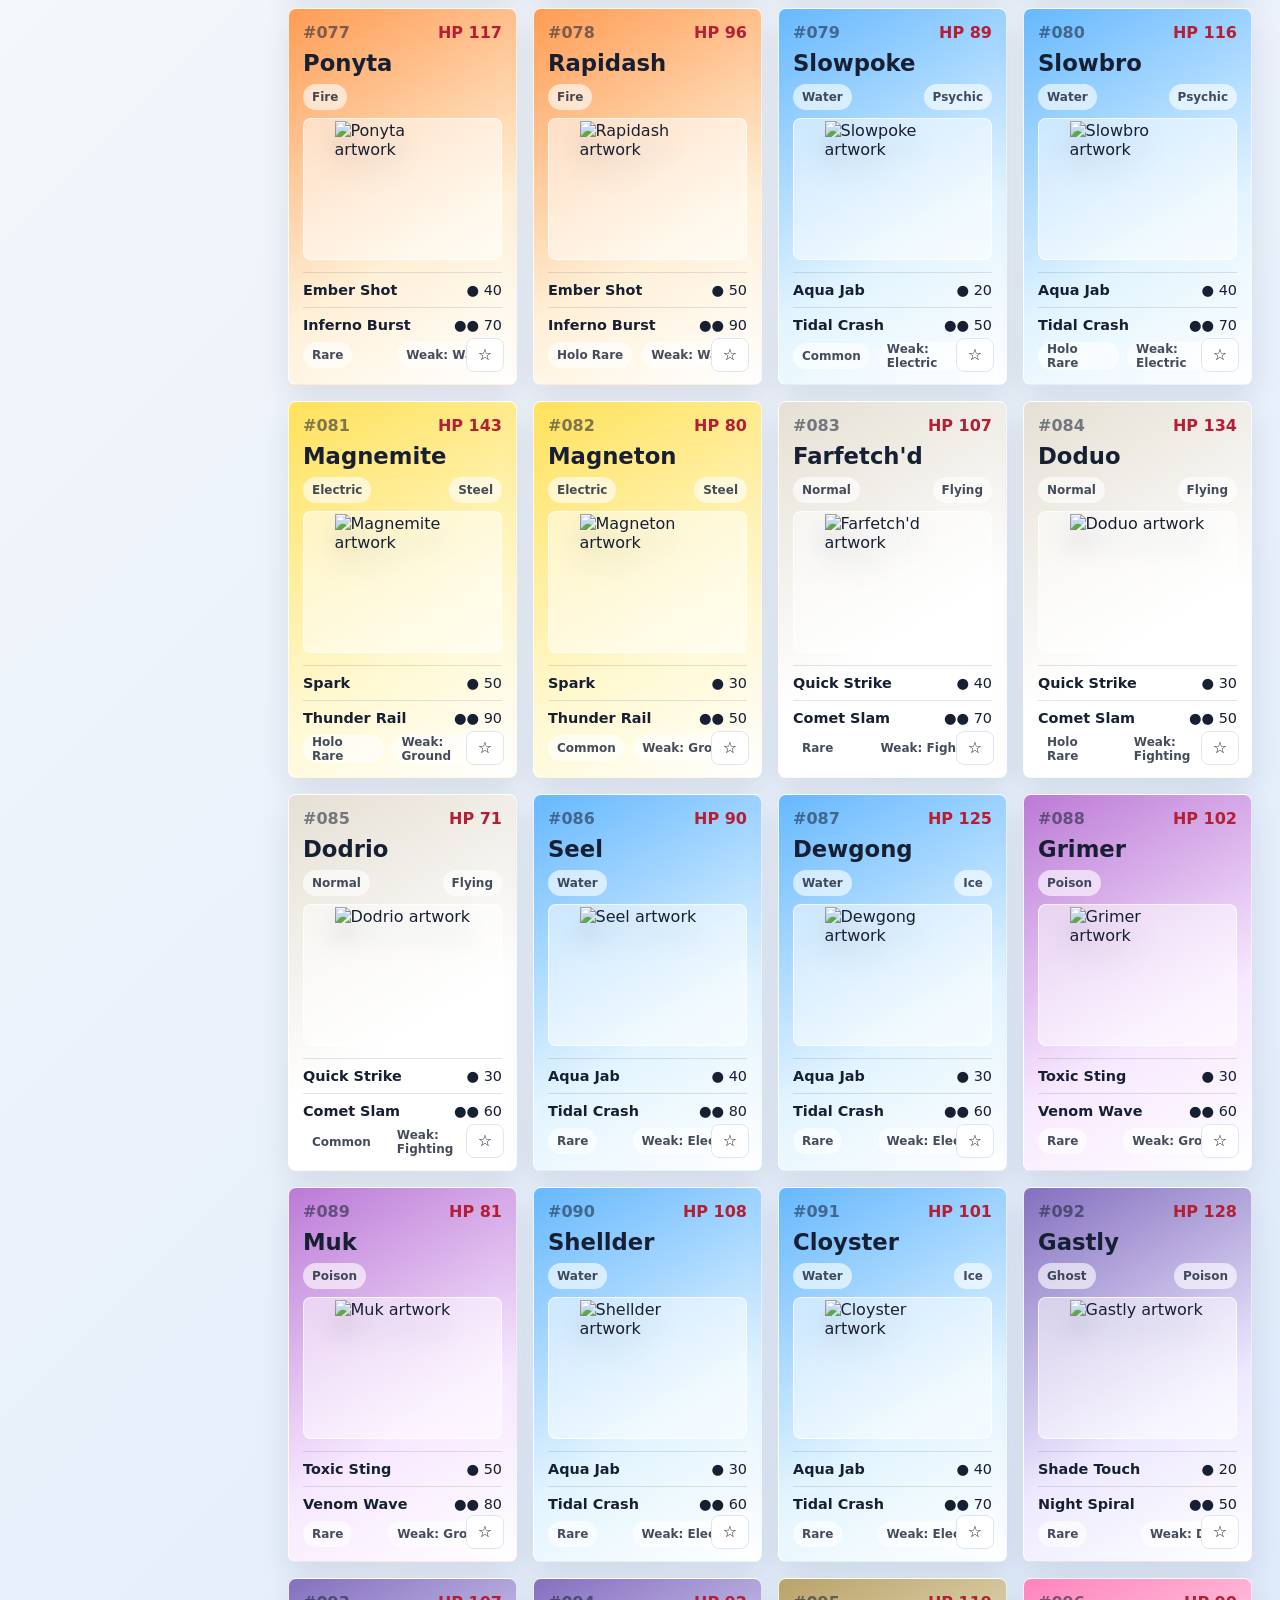
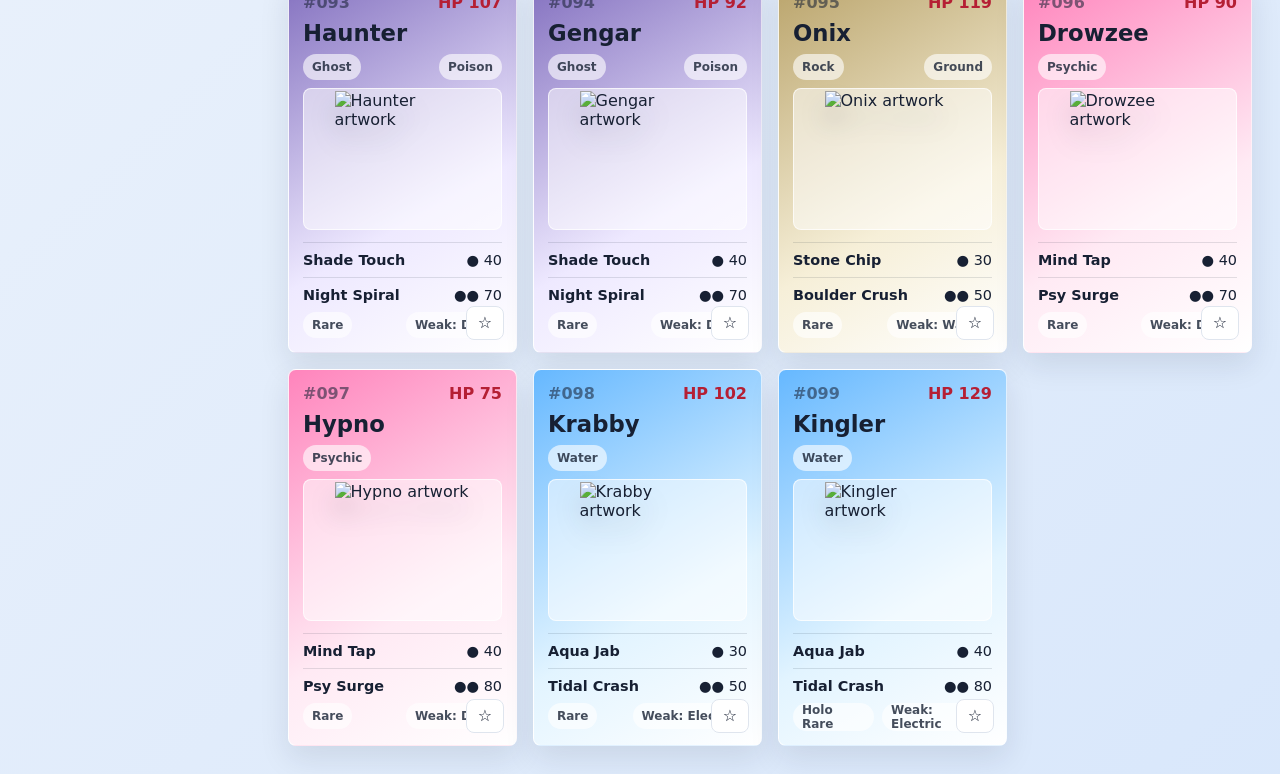
==== commit 9bee780f: "professional file structure implemented" ====
--- a/index.html
+++ b/index.html
@@ -5,7 +5,9 @@
   <meta name="viewport" content="width=device-width, initial-scale=1.0">
   <title>Pokédex TCG Lab</title>
   <link rel="preconnect" href="https://raw.githubusercontent.com">
-  <link rel="stylesheet" href="styles.css">
+  <link rel="stylesheet" href="css/style.css">
+  <link rel="stylesheet" href="css/cards.css">
+  <link rel="stylesheet" href="css/game.css">
 </head>
 <body>
   <div class="app-shell">
@@ -14,7 +16,7 @@
         <span class="pokeball-mark" aria-hidden="true"></span>
         <span>
           <strong>Pokédex</strong>
-          <small>TCG Lab</small>
+          <small>Noor's Collection</small>
         </span>
       </a>
 
@@ -160,6 +162,6 @@
     <button id="closeDialogButton" class="dialog-close" type="button" aria-label="Close details">×</button>
   </dialog>
 
-  <script src="app.js"></script>
+  <script type="module" src="js/app.js"></script>
 </body>
 </html>
--- a/css/style.css
+++ b/css/style.css
@@ -0,0 +1,347 @@
+:root {
+  --bg: #f4f7fb;
+  --panel: #ffffff;
+  --ink: #172033;
+  --muted: #667085;
+  --line: #dfe5ee;
+  --accent: #e83f5b;
+  --accent-2: #1677ff;
+  --good: #168c62;
+  --warn: #c47a11;
+  --shadow: 0 18px 45px rgba(23, 32, 51, 0.11);
+  --radius: 8px;
+}
+
+* {
+  box-sizing: border-box;
+}
+
+body {
+  margin: 0;
+  min-height: 100vh;
+  background:
+    linear-gradient(135deg, rgba(232, 63, 91, 0.10), transparent 28%),
+    linear-gradient(315deg, rgba(22, 119, 255, 0.12), transparent 32%),
+    var(--bg);
+  color: var(--ink);
+  font-family: Inter, ui-sans-serif, system-ui, -apple-system, BlinkMacSystemFont, "Segoe UI", sans-serif;
+}
+
+button,
+input,
+select {
+  font: inherit;
+}
+
+button {
+  border: 1px solid var(--line);
+  background: var(--panel);
+  color: var(--ink);
+  min-height: 42px;
+  border-radius: var(--radius);
+  padding: 0 14px;
+  cursor: pointer;
+  transition: transform 160ms ease, border-color 160ms ease, box-shadow 160ms ease;
+}
+
+button:hover {
+  transform: translateY(-1px);
+  border-color: #b9c5d6;
+  box-shadow: 0 8px 20px rgba(23, 32, 51, 0.08);
+}
+
+button:disabled {
+  cursor: not-allowed;
+  opacity: 0.55;
+  transform: none;
+  box-shadow: none;
+}
+
+.primary-button {
+  background: var(--ink);
+  color: #fff;
+  border-color: var(--ink);
+}
+
+.app-shell {
+  display: grid;
+  grid-template-columns: 260px minmax(0, 1fr);
+  min-height: 100vh;
+}
+
+.sidebar {
+  position: sticky;
+  top: 0;
+  height: 100vh;
+  padding: 24px;
+  border-right: 1px solid rgba(223, 229, 238, 0.85);
+  background: rgba(255, 255, 255, 0.78);
+  backdrop-filter: blur(18px);
+}
+
+.brand {
+  display: flex;
+  align-items: center;
+  gap: 12px;
+  color: inherit;
+  text-decoration: none;
+  margin-bottom: 28px;
+}
+
+.brand strong,
+.brand small {
+  display: block;
+}
+
+.brand small,
+.panel-kicker,
+.eyebrow {
+  color: var(--muted);
+  font-size: 0.76rem;
+  letter-spacing: 0.08em;
+  text-transform: uppercase;
+}
+
+.pokeball-mark {
+  width: 42px;
+  height: 42px;
+  border: 3px solid var(--ink);
+  border-radius: 50%;
+  background: linear-gradient(#e83f5b 0 45%, var(--ink) 45% 55%, #fff 55%);
+  position: relative;
+  box-shadow: var(--shadow);
+}
+
+.pokeball-mark::after {
+  content: "";
+  position: absolute;
+  inset: 12px;
+  border: 3px solid var(--ink);
+  background: #fff;
+  border-radius: 50%;
+}
+
+.nav-tabs {
+  display: grid;
+  gap: 8px;
+  margin-bottom: 24px;
+}
+
+.nav-link {
+  display: flex;
+  align-items: center;
+  min-height: 44px;
+  padding: 0 14px;
+  border-radius: var(--radius);
+  color: var(--muted);
+  text-decoration: none;
+  font-weight: 700;
+}
+
+.nav-link.active {
+  background: var(--ink);
+  color: #fff;
+}
+
+.sidebar-panel {
+  border: 1px solid var(--line);
+  background: var(--panel);
+  border-radius: var(--radius);
+  padding: 16px;
+  margin-bottom: 16px;
+}
+
+.sidebar-panel.compact p:last-child {
+  margin-bottom: 0;
+  color: var(--muted);
+  line-height: 1.5;
+}
+
+.stat-pair {
+  display: flex;
+  justify-content: space-between;
+  gap: 14px;
+  padding: 10px 0;
+  border-top: 1px solid var(--line);
+}
+
+main {
+  padding: 28px;
+  min-width: 0;
+}
+
+.hero-band {
+  min-height: 270px;
+  display: grid;
+  grid-template-columns: minmax(0, 1fr) 260px;
+  gap: 28px;
+  align-items: center;
+  margin-bottom: 24px;
+  padding: 34px;
+  color: #fff;
+  border-radius: 0;
+  background:
+    linear-gradient(90deg, rgba(23, 32, 51, 0.92), rgba(23, 32, 51, 0.62)),
+    url("https://images.unsplash.com/photo-1613771404721-1f92d799e49f?auto=format&fit=crop&w=1600&q=80") center/cover;
+  box-shadow: var(--shadow);
+}
+
+.hero-band h1 {
+  margin: 0;
+  max-width: 800px;
+  font-size: clamp(2.1rem, 5vw, 4.5rem);
+  line-height: 0.98;
+  letter-spacing: 0;
+}
+
+.hero-band .eyebrow {
+  color: rgba(255, 255, 255, 0.76);
+}
+
+.mini-card {
+  position: relative;
+  display: grid;
+  justify-items: center;
+  gap: 7px;
+  min-height: 250px;
+  padding: 18px 16px;
+  border: 7px solid #f3cf5a;
+  border-radius: 8px;
+  background: linear-gradient(150deg, #f98548, #fff3d0 58%, #ffffff);
+  color: var(--ink);
+  transform: rotate(4deg);
+  box-shadow: 0 22px 46px rgba(0, 0, 0, 0.28);
+  animation: floatCard 4s ease-in-out infinite;
+}
+
+.mini-card img {
+  width: 164px;
+  max-width: 100%;
+  filter: drop-shadow(0 16px 18px rgba(0, 0, 0, 0.24));
+}
+
+.mini-hp {
+  justify-self: end;
+  font-weight: 900;
+  color: #b51f34;
+}
+
+@keyframes floatCard {
+  50% {
+    transform: rotate(2deg) translateY(-9px);
+  }
+}
+
+.view {
+  display: none;
+}
+
+.view.active {
+  display: block;
+}
+
+.toolbar,
+.section-heading {
+  display: flex;
+  align-items: end;
+  justify-content: space-between;
+  gap: 12px;
+  margin-bottom: 18px;
+}
+
+.toolbar {
+  flex-wrap: wrap;
+  align-items: center;
+}
+
+.search-box,
+.select-box {
+  display: grid;
+  gap: 6px;
+  color: var(--muted);
+  font-size: 0.8rem;
+  font-weight: 800;
+  text-transform: uppercase;
+  letter-spacing: 0.06em;
+}
+
+.search-box {
+  flex: 1 1 280px;
+}
+
+input,
+select {
+  min-height: 44px;
+  border: 1px solid var(--line);
+  border-radius: var(--radius);
+  background: var(--panel);
+  color: var(--ink);
+  padding: 0 12px;
+}
+
+.icon-button {
+  width: 44px;
+  padding: 0;
+  font-weight: 900;
+}
+
+.empty-state {
+  grid-column: 1 / -1;
+  padding: 44px;
+  text-align: center;
+  border: 1px dashed #b9c5d6;
+  background: rgba(255, 255, 255, 0.7);
+  border-radius: var(--radius);
+  color: var(--muted);
+}
+
+@media (max-width: 980px) {
+  .app-shell {
+    grid-template-columns: 1fr;
+  }
+
+  .sidebar {
+    position: static;
+    height: auto;
+    display: grid;
+    grid-template-columns: 1fr;
+    gap: 14px;
+    padding: 16px;
+  }
+
+  .brand,
+  .nav-tabs,
+  .sidebar-panel {
+    margin: 0;
+  }
+
+  .nav-tabs {
+    grid-template-columns: repeat(3, 1fr);
+  }
+
+  .hero-band {
+    grid-template-columns: 1fr;
+  }
+
+  .hero-card {
+    display: none;
+  }
+}
+
+@media (max-width: 620px) {
+  main {
+    padding: 14px;
+  }
+
+  .hero-band {
+    min-height: 340px;
+    padding: 22px;
+    align-items: end;
+  }
+
+  .toolbar,
+  .section-heading {
+    align-items: stretch;
+    flex-direction: column;
+  }
+}
--- a/css/cards.css
+++ b/css/cards.css
@@ -0,0 +1,209 @@
+.pokemon-grid {
+  display: grid;
+  grid-template-columns: repeat(auto-fill, minmax(220px, 1fr));
+  gap: 16px;
+}
+
+.pokemon-card {
+  min-height: 325px;
+  position: relative;
+  overflow: hidden;
+  border: 1px solid rgba(255, 255, 255, 0.78);
+  border-radius: var(--radius);
+  padding: 14px;
+  background: var(--card-bg);
+  color: var(--ink);
+  box-shadow: 0 12px 30px rgba(23, 32, 51, 0.10);
+  cursor: pointer;
+  transition: transform 180ms ease, box-shadow 180ms ease;
+}
+
+.pokemon-card:hover {
+  transform: translateY(-5px);
+  box-shadow: 0 24px 52px rgba(23, 32, 51, 0.18);
+}
+
+.card-top,
+.card-footer,
+.type-row,
+.meter-row {
+  display: flex;
+  align-items: center;
+  justify-content: space-between;
+  gap: 8px;
+}
+
+.dex-no {
+  color: rgba(23, 32, 51, 0.56);
+  font-weight: 900;
+}
+
+.hp {
+  color: #b51f34;
+  font-weight: 900;
+}
+
+.pokemon-card h3 {
+  margin: 8px 0;
+  font-size: 1.42rem;
+}
+
+.art-frame {
+  display: grid;
+  place-items: center;
+  height: 142px;
+  margin: 8px 0 12px;
+  border-radius: var(--radius);
+  background: rgba(255, 255, 255, 0.52);
+  border: 1px solid rgba(255, 255, 255, 0.7);
+}
+
+.art-frame img {
+  width: 136px;
+  height: 136px;
+  object-fit: contain;
+  filter: drop-shadow(0 16px 12px rgba(23, 32, 51, 0.18));
+  transition: transform 180ms ease;
+}
+
+.pokemon-card:hover .art-frame img {
+  transform: scale(1.08);
+}
+
+.pill {
+  display: inline-flex;
+  align-items: center;
+  min-height: 26px;
+  padding: 0 9px;
+  border-radius: 999px;
+  background: rgba(255, 255, 255, 0.62);
+  color: rgba(23, 32, 51, 0.8);
+  font-size: 0.75rem;
+  font-weight: 900;
+}
+
+.attack-line {
+  display: grid;
+  grid-template-columns: 1fr auto;
+  gap: 10px;
+  padding: 9px 0;
+  border-top: 1px solid rgba(23, 32, 51, 0.12);
+  font-size: 0.9rem;
+}
+
+.favorite-button {
+  position: absolute;
+  right: 12px;
+  bottom: 12px;
+  min-height: 34px;
+  width: 38px;
+  padding: 0;
+}
+
+.favorite-button.saved {
+  background: var(--accent);
+  color: #fff;
+  border-color: var(--accent);
+}
+
+.detail-dialog {
+  width: min(880px, calc(100vw - 28px));
+  border: 0;
+  border-radius: var(--radius);
+  padding: 0;
+  box-shadow: var(--shadow);
+  background: transparent;
+}
+
+.detail-dialog::backdrop {
+  background: rgba(23, 32, 51, 0.58);
+  backdrop-filter: blur(8px);
+}
+
+.detail-sheet {
+  display: grid;
+  grid-template-columns: 290px 1fr;
+  background: var(--panel);
+  overflow: hidden;
+  border-radius: var(--radius);
+}
+
+.detail-art {
+  display: grid;
+  place-items: center;
+  background: var(--card-bg);
+  padding: 28px;
+}
+
+.detail-art img {
+  width: 230px;
+  max-width: 100%;
+  filter: drop-shadow(0 20px 22px rgba(23, 32, 51, 0.22));
+}
+
+.detail-body {
+  padding: 28px;
+}
+
+.detail-body h2,
+.section-heading h2 {
+  margin: 0;
+  font-size: clamp(1.5rem, 3vw, 2.25rem);
+}
+
+.stat-grid {
+  display: grid;
+  grid-template-columns: repeat(2, minmax(0, 1fr));
+  gap: 10px;
+  margin: 18px 0;
+}
+
+.stat-card {
+  border: 1px solid var(--line);
+  border-radius: var(--radius);
+  padding: 12px;
+}
+
+.stat-card span {
+  display: block;
+  color: var(--muted);
+  font-size: 0.78rem;
+  text-transform: uppercase;
+  letter-spacing: 0.06em;
+}
+
+.meter {
+  width: 100%;
+  height: 8px;
+  border-radius: 999px;
+  background: #e9eef6;
+  overflow: hidden;
+}
+
+.meter i {
+  display: block;
+  height: 100%;
+  width: var(--value);
+  background: linear-gradient(90deg, var(--accent), var(--accent-2));
+}
+
+.dialog-close {
+  position: absolute;
+  right: 10px;
+  top: 10px;
+  width: 38px;
+  min-height: 38px;
+  padding: 0;
+}
+
+@media (max-width: 980px) {
+  .detail-sheet {
+    grid-template-columns: 1fr;
+  }
+}
+
+@media (max-width: 620px) {
+  .pokemon-grid {
+    grid-template-columns: 1fr;
+  }
+}
--- a/css/game.css
+++ b/css/game.css
@@ -0,0 +1,156 @@
+.battle-layout {
+  display: grid;
+  grid-template-columns: minmax(0, 1fr) 300px minmax(0, 1fr);
+  gap: 16px;
+  align-items: start;
+}
+
+.player-zone,
+.battle-center,
+.hand-panel {
+  border: 1px solid var(--line);
+  background: rgba(255, 255, 255, 0.82);
+  border-radius: var(--radius);
+  padding: 14px;
+}
+
+.zone-header {
+  display: flex;
+  justify-content: space-between;
+  gap: 12px;
+  color: var(--muted);
+  margin-bottom: 10px;
+}
+
+.zone-header strong {
+  color: var(--ink);
+}
+
+.active-slot {
+  min-height: 260px;
+  display: grid;
+  place-items: center;
+  border: 1px dashed #b9c5d6;
+  border-radius: var(--radius);
+  margin-bottom: 12px;
+}
+
+.bench-row,
+.hand-row {
+  display: grid;
+  grid-template-columns: repeat(auto-fit, minmax(96px, 1fr));
+  gap: 8px;
+}
+
+.hand-row {
+  max-height: 280px;
+  overflow: auto;
+}
+
+.battle-card {
+  position: relative;
+  border: 1px solid rgba(23, 32, 51, 0.12);
+  border-radius: var(--radius);
+  background: var(--card-bg);
+  padding: 9px;
+  min-height: 140px;
+  cursor: pointer;
+}
+
+.active-slot .battle-card {
+  width: min(250px, 100%);
+  min-height: 240px;
+  padding: 14px;
+}
+
+.battle-card img {
+  width: 78px;
+  height: 78px;
+  object-fit: contain;
+  display: block;
+  margin: 4px auto;
+}
+
+.active-slot .battle-card img {
+  width: 130px;
+  height: 130px;
+}
+
+.battle-card strong,
+.battle-card small {
+  display: block;
+}
+
+.battle-card small {
+  color: rgba(23, 32, 51, 0.68);
+}
+
+.damage-bar {
+  height: 7px;
+  overflow: hidden;
+  background: rgba(255, 255, 255, 0.7);
+  border-radius: 999px;
+  margin-top: 7px;
+}
+
+.damage-bar i {
+  display: block;
+  height: 100%;
+  width: var(--health);
+  background: var(--good);
+}
+
+.battle-center {
+  position: sticky;
+  top: 16px;
+}
+
+.turn-meter {
+  display: grid;
+  gap: 6px;
+  margin-bottom: 14px;
+}
+
+.turn-meter span {
+  color: var(--accent);
+  font-weight: 900;
+  text-transform: uppercase;
+  letter-spacing: 0.06em;
+  font-size: 0.78rem;
+}
+
+.battle-log {
+  display: grid;
+  align-content: start;
+  gap: 8px;
+  height: 430px;
+  overflow: auto;
+}
+
+.battle-log p {
+  margin: 0;
+  border-left: 3px solid var(--accent-2);
+  background: #f7f9fc;
+  padding: 9px 10px;
+  border-radius: 0 var(--radius) var(--radius) 0;
+  color: #344054;
+  line-height: 1.4;
+}
+
+.battle-actions {
+  display: flex;
+  flex-wrap: wrap;
+  gap: 8px;
+}
+
+@media (max-width: 980px) {
+  .battle-layout {
+    grid-template-columns: 1fr;
+  }
+}
+
+@media (max-width: 620px) {
+  .battle-actions button {
+    flex: 1 1 140px;
+  }
+}
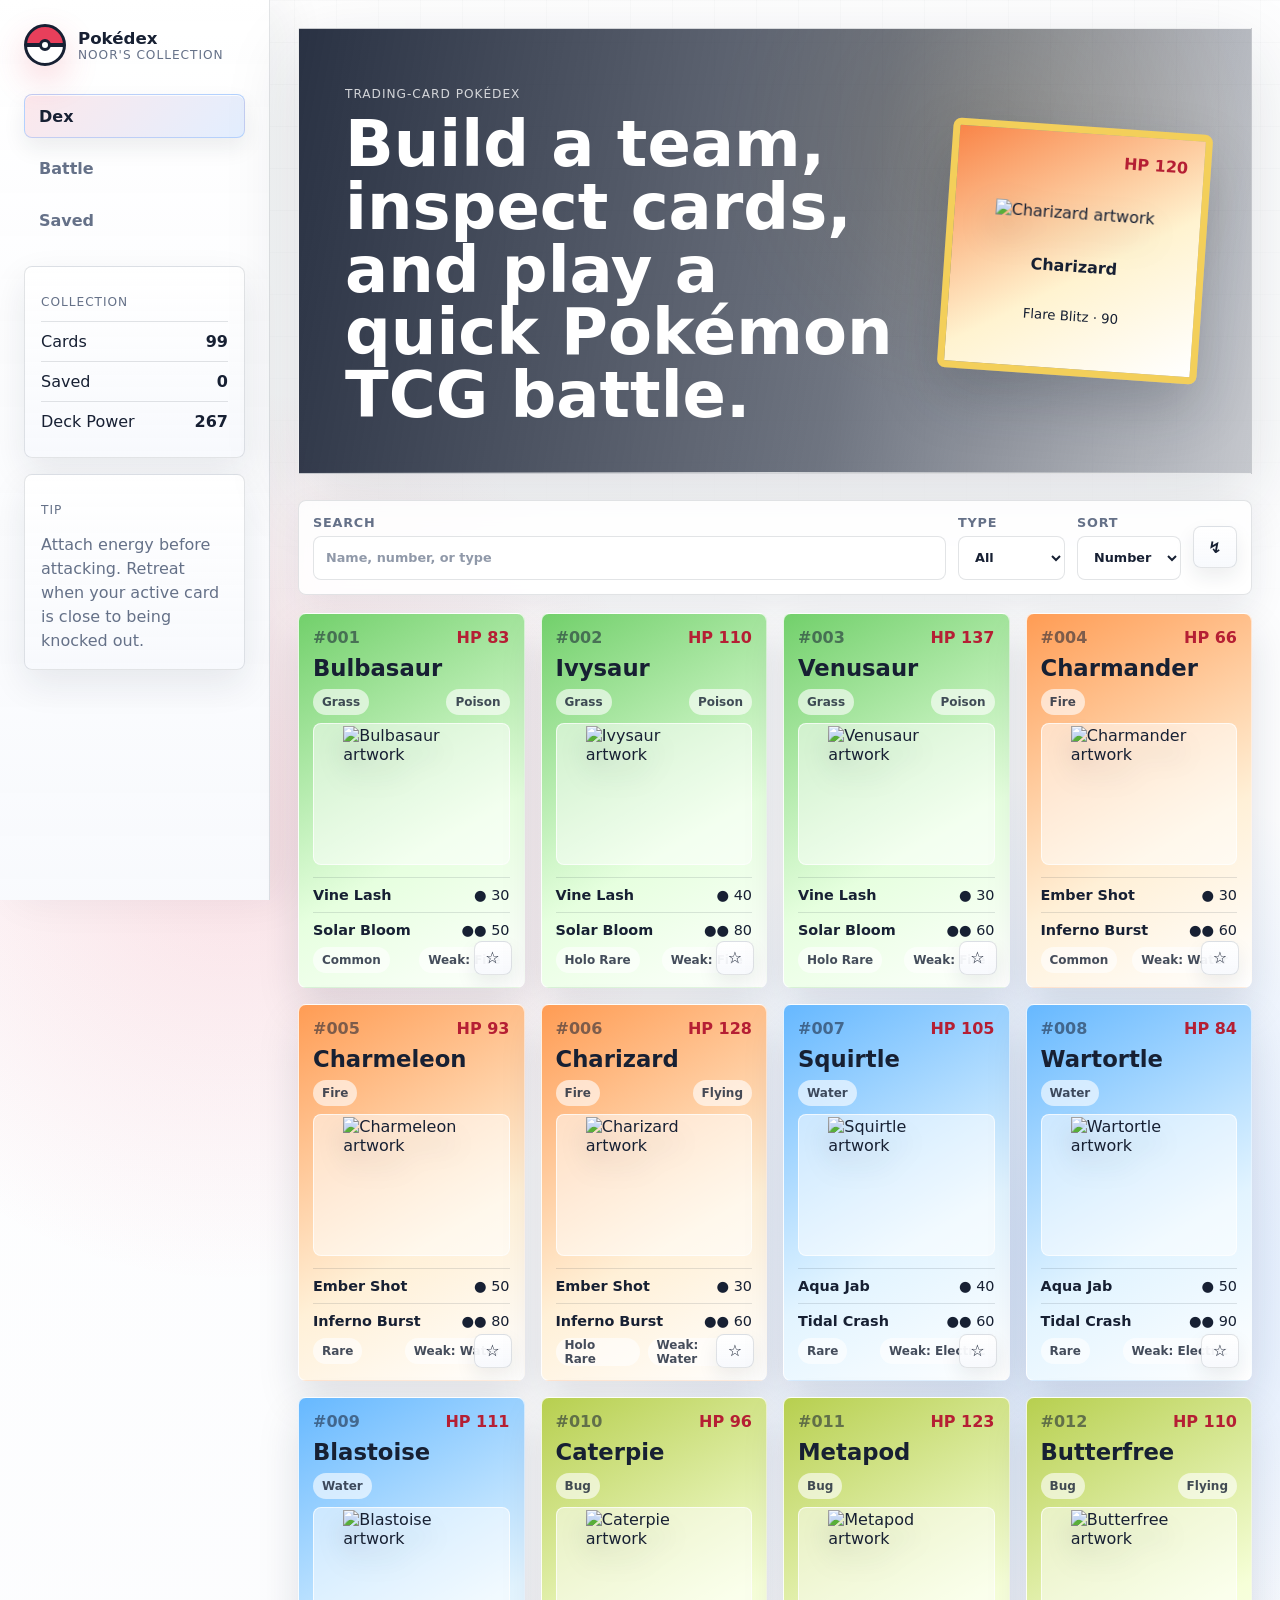
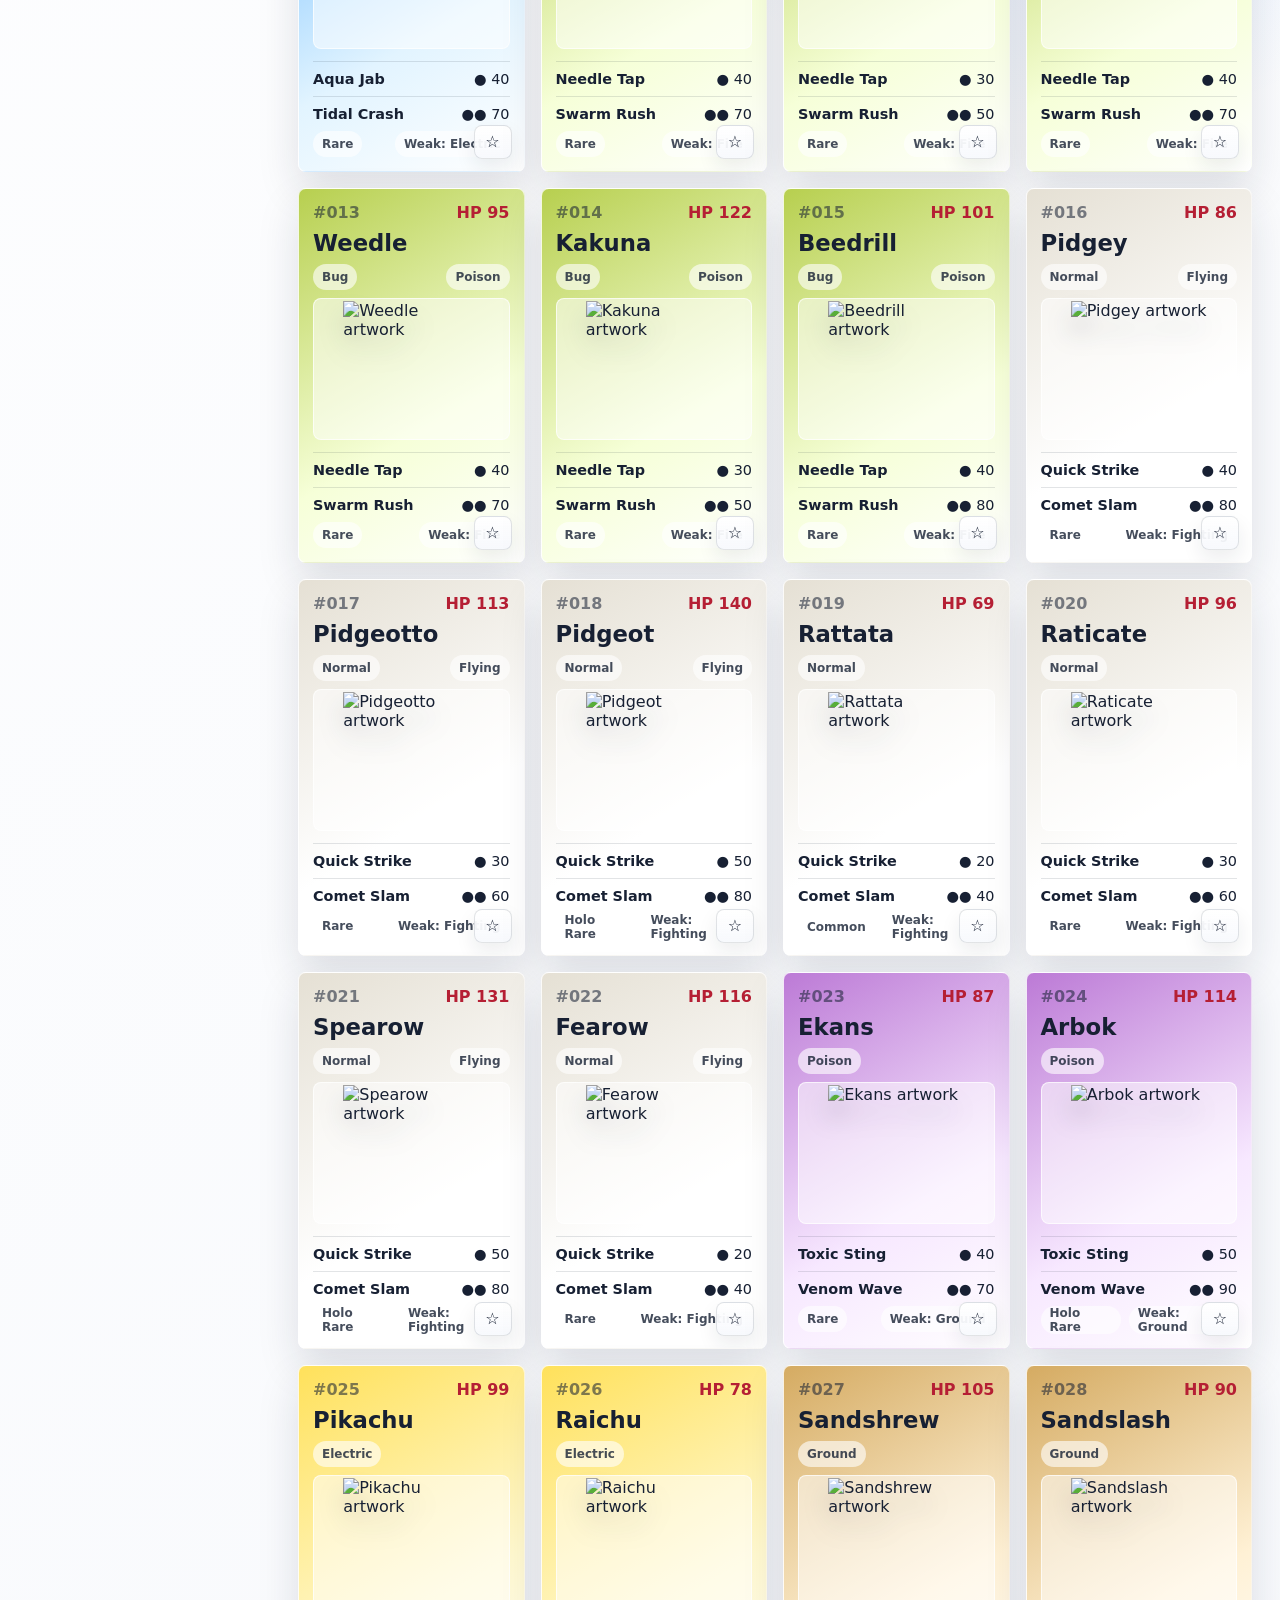
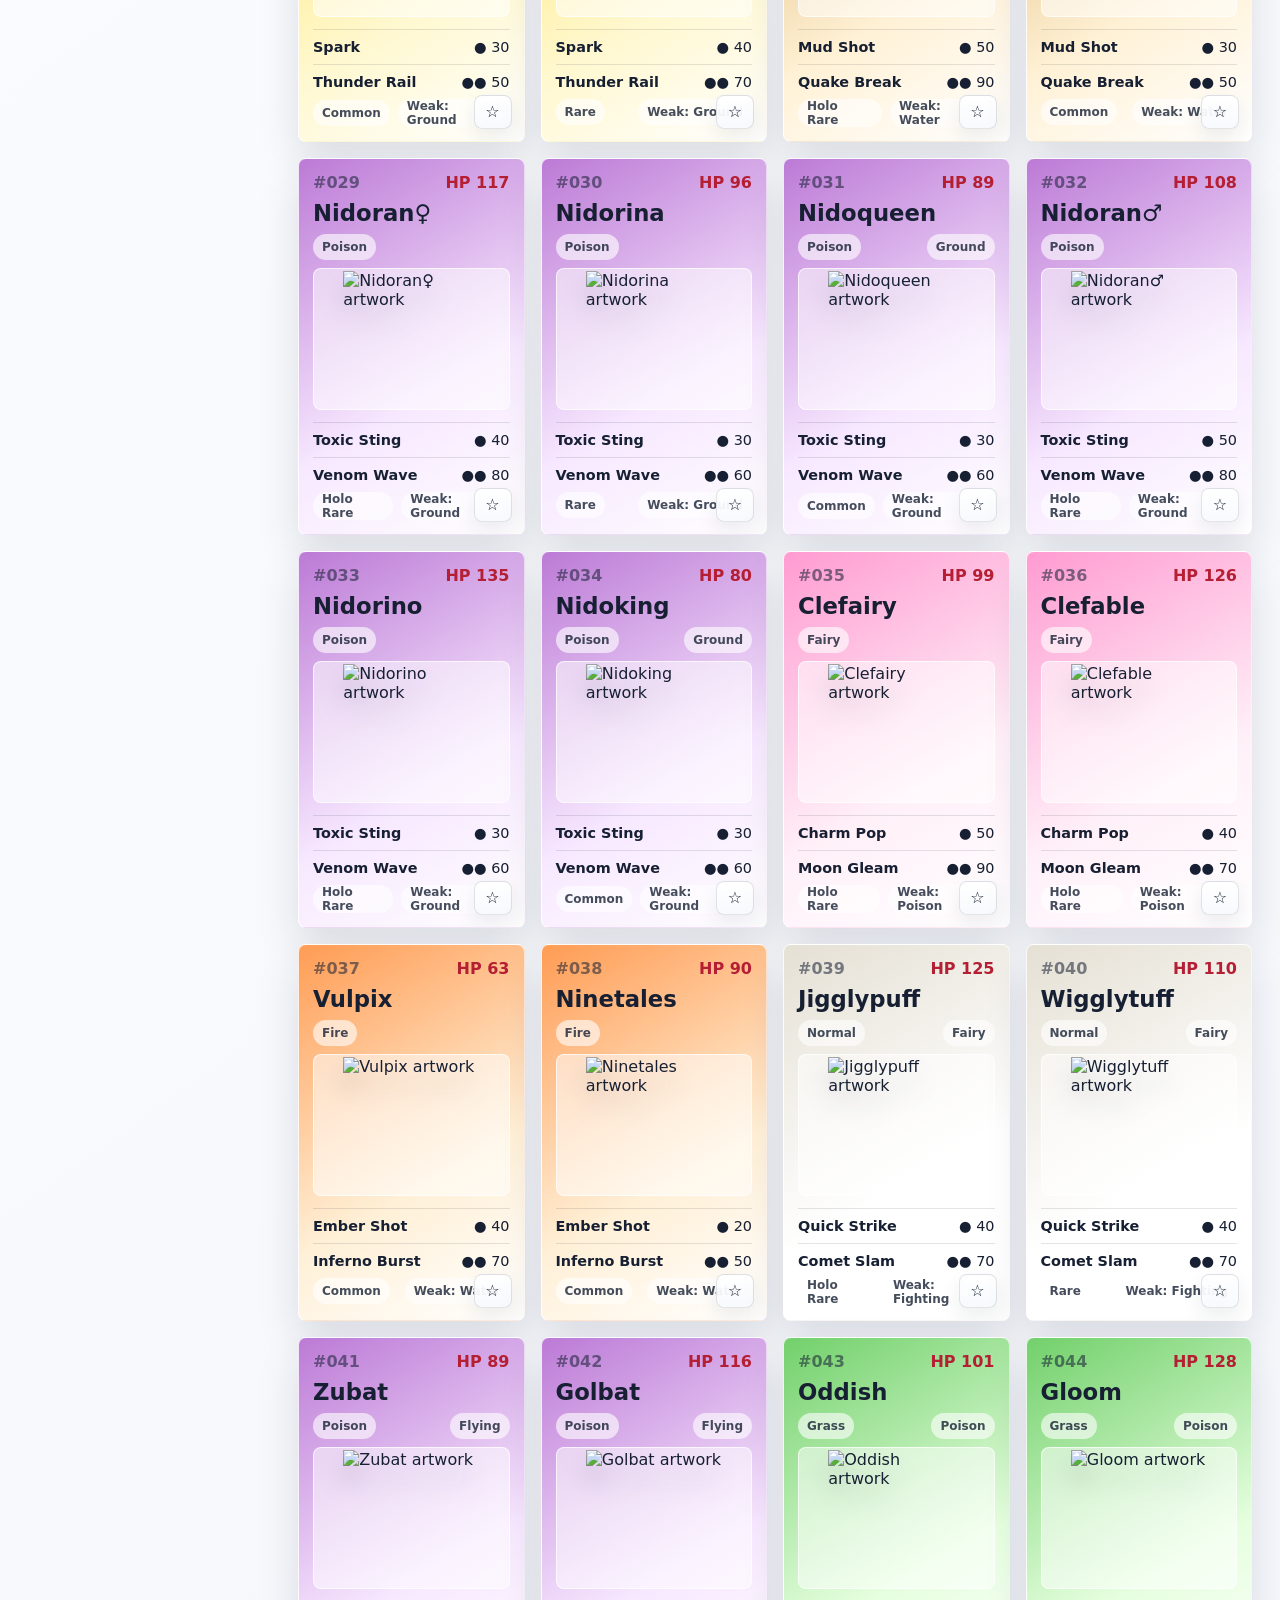
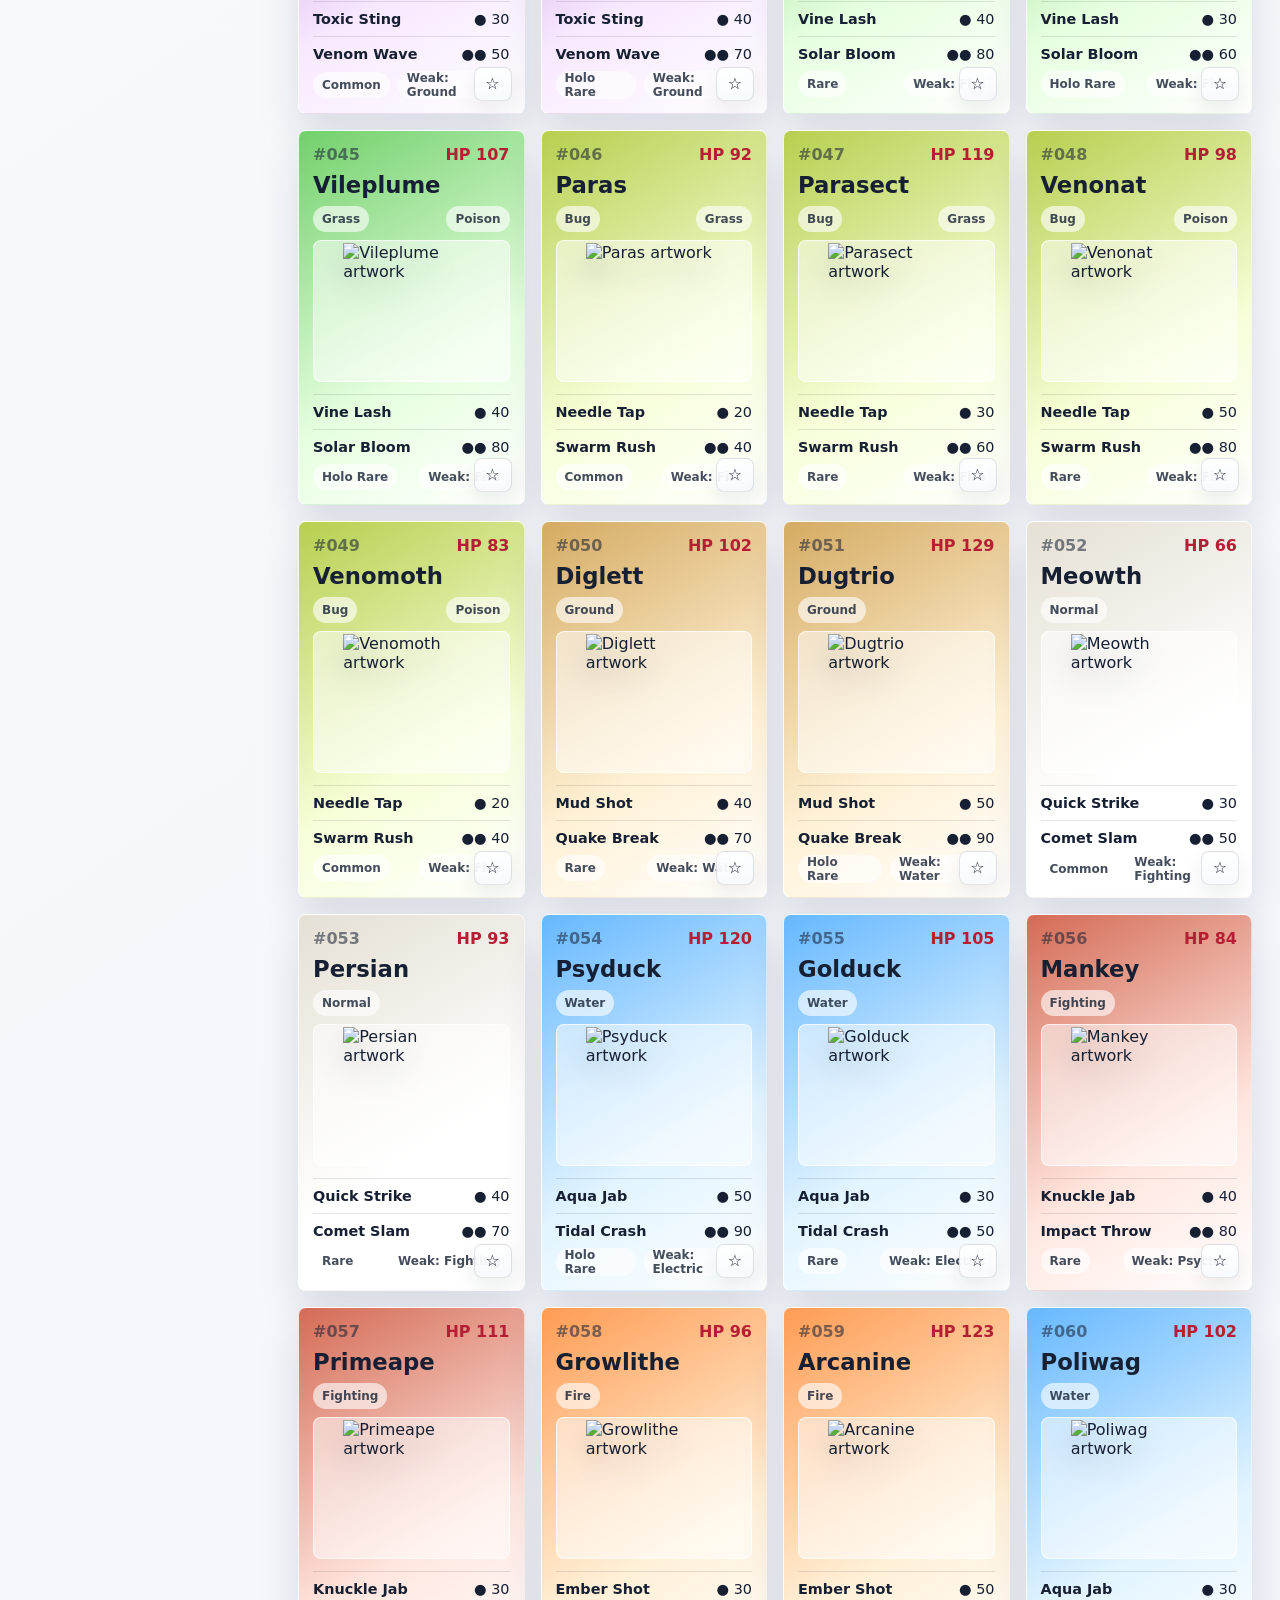
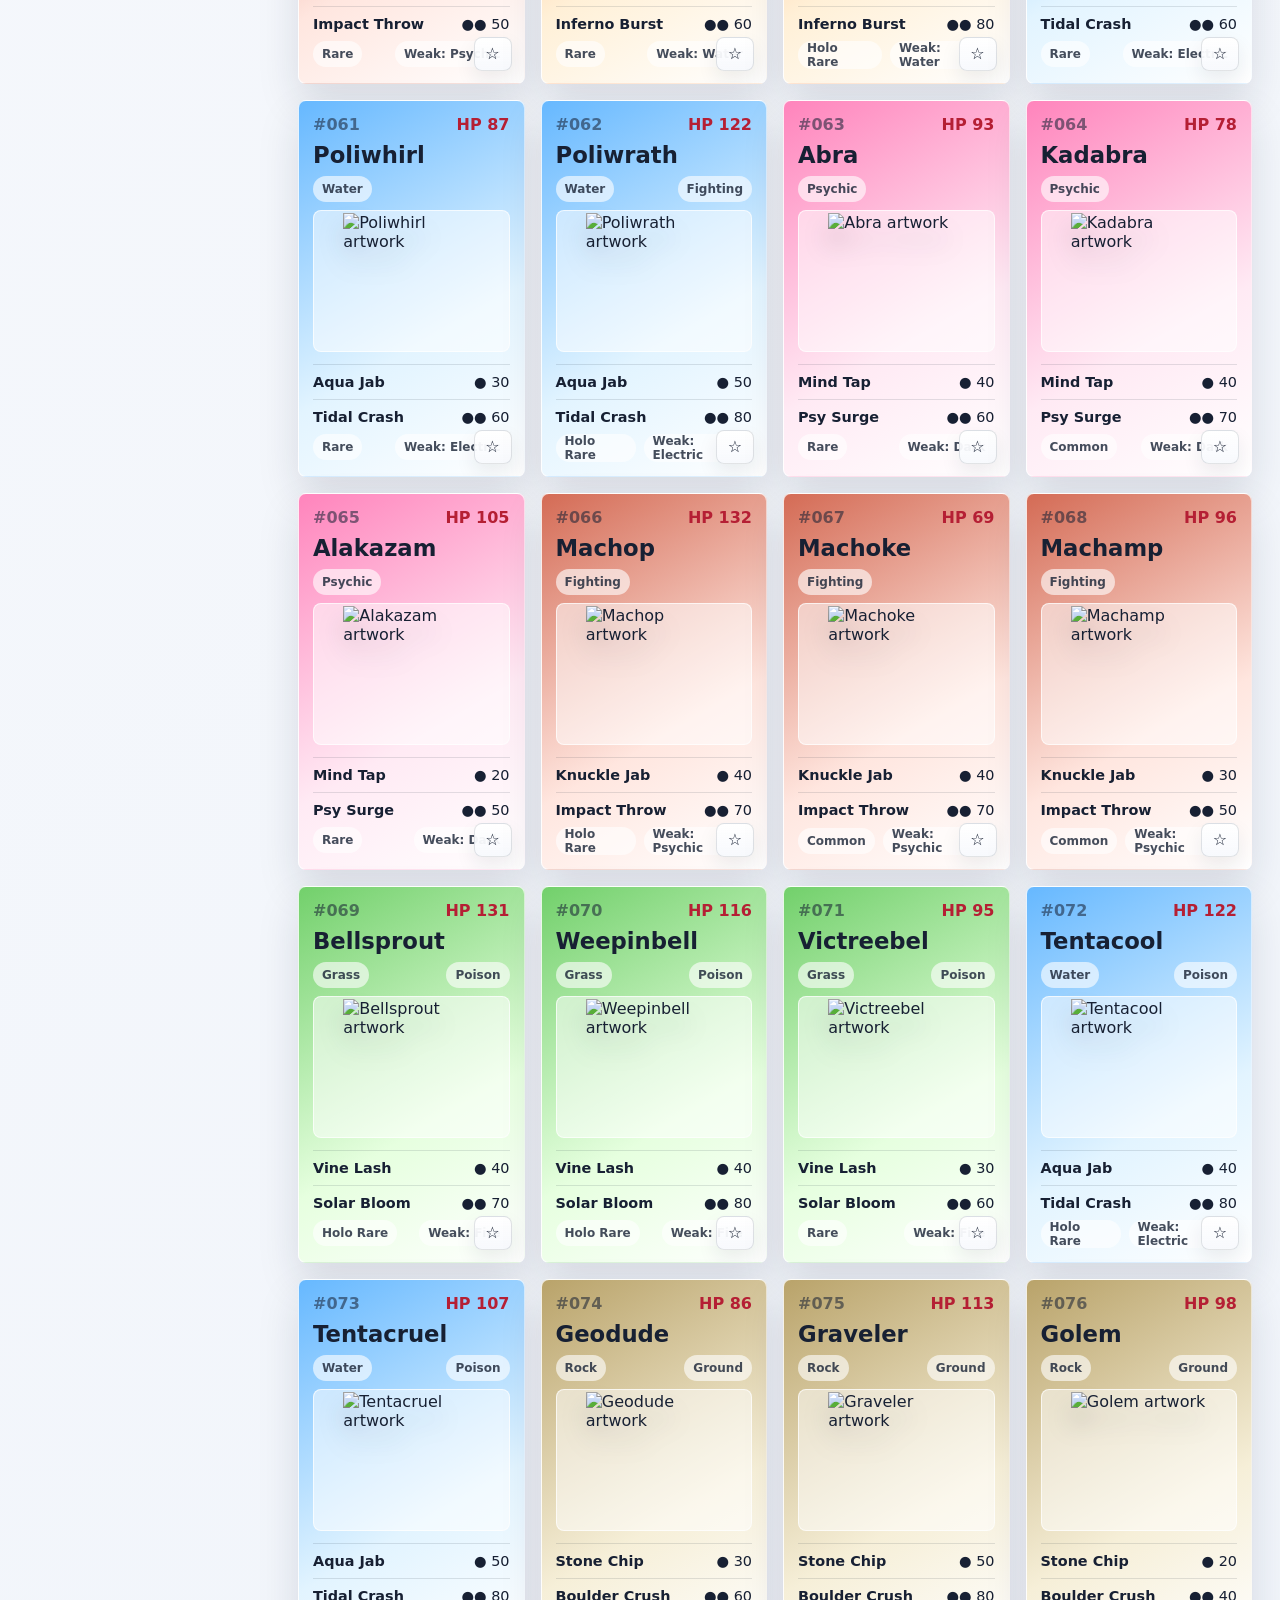
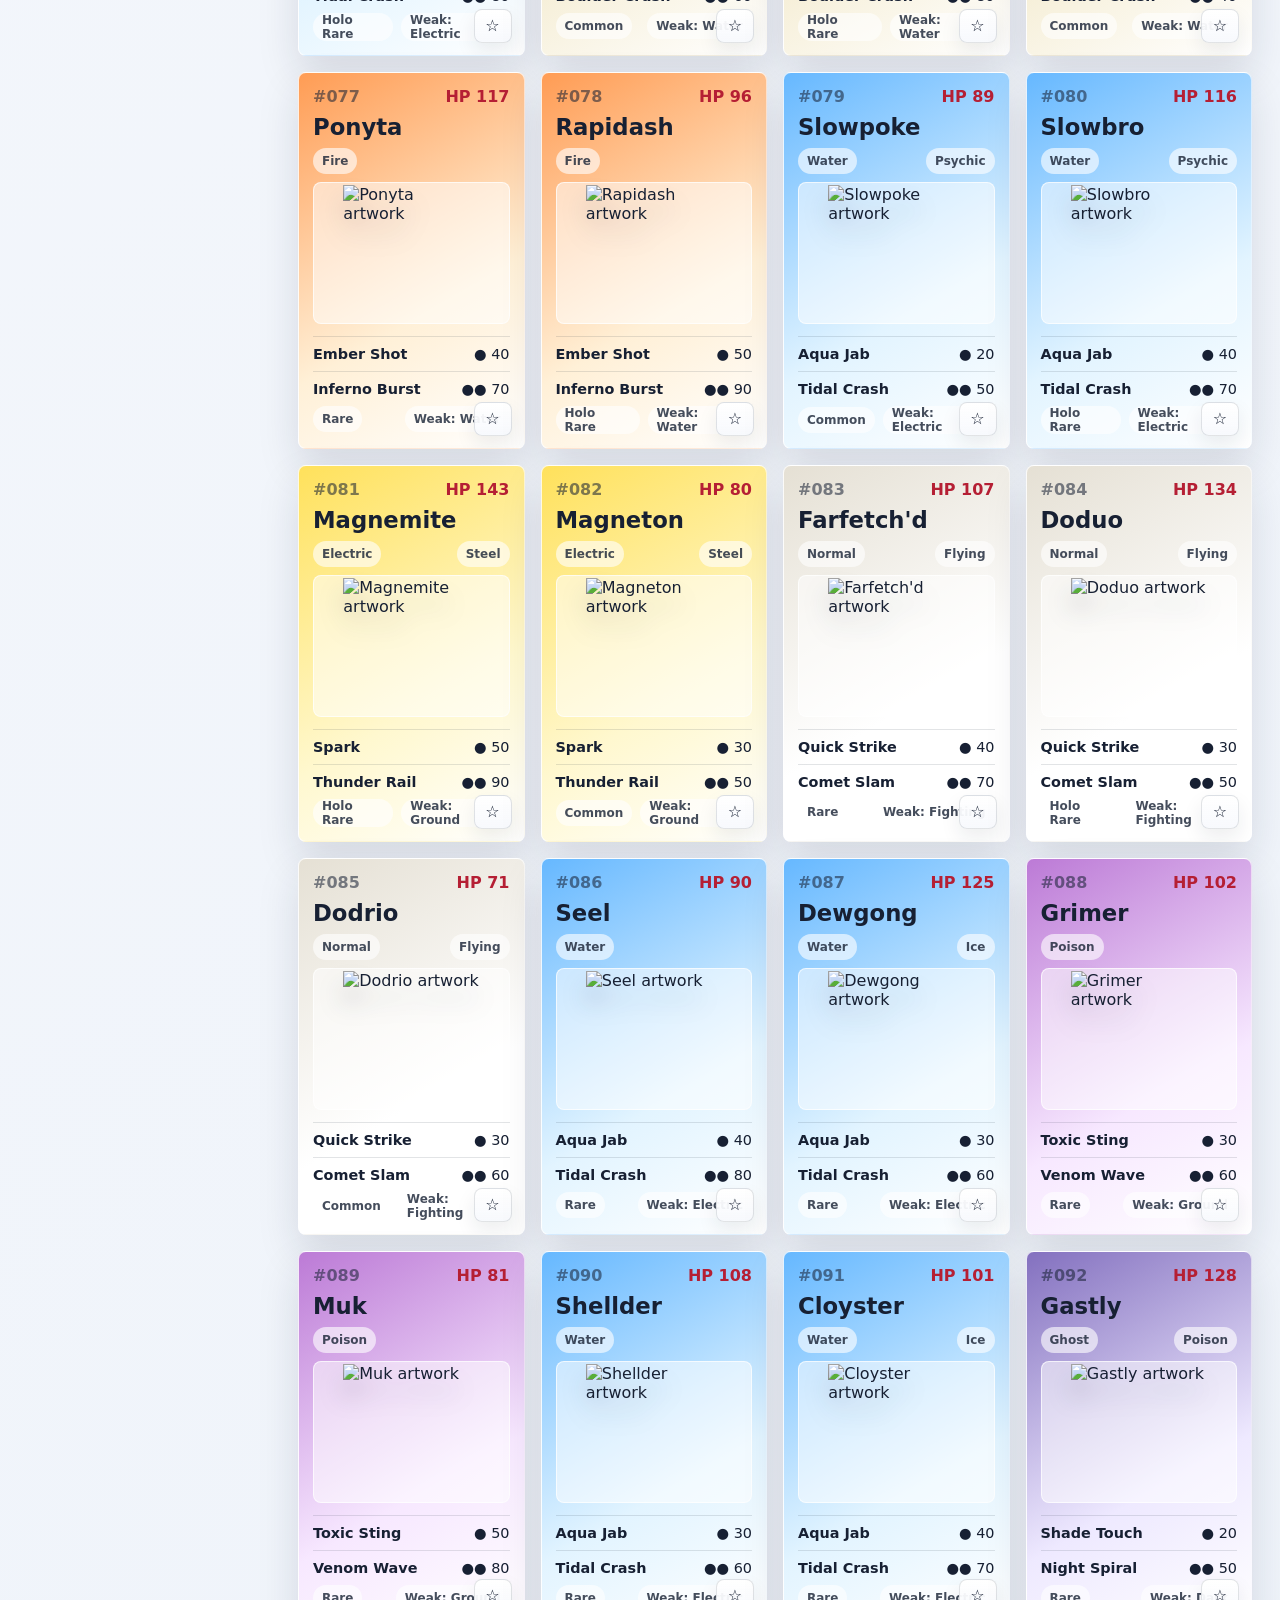
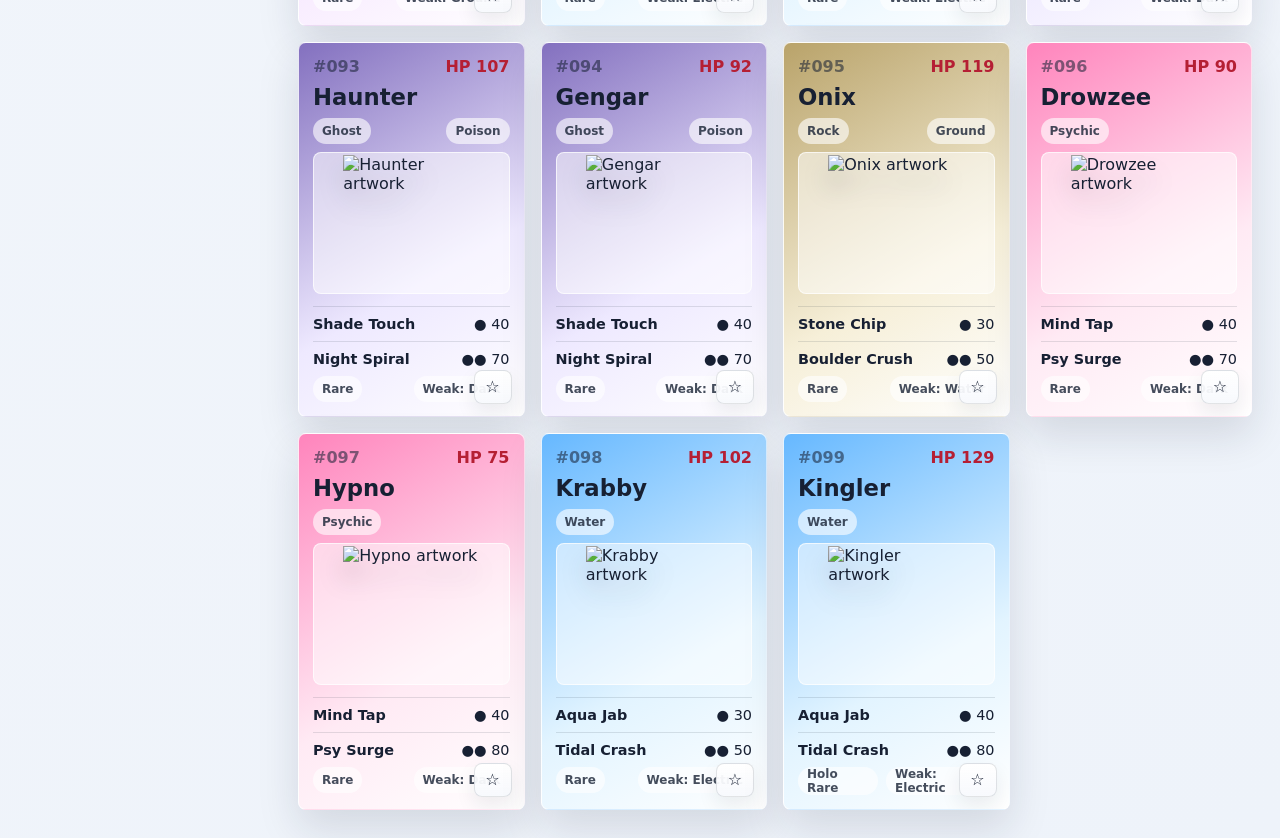
==== commit 8df944c0: "css styles - light bg" ====
--- a/index.html
+++ b/index.html
@@ -5,9 +5,9 @@
   <meta name="viewport" content="width=device-width, initial-scale=1.0">
   <title>Pokédex TCG Lab</title>
   <link rel="preconnect" href="https://raw.githubusercontent.com">
-  <link rel="stylesheet" href="css/style.css">
   <link rel="stylesheet" href="css/cards.css">
   <link rel="stylesheet" href="css/game.css">
+  <link rel="stylesheet" href="css/style.css">
 </head>
 <body>
   <div class="app-shell">
--- a/css/style.css
+++ b/css/style.css
@@ -1,30 +1,61 @@
 :root {
-  --bg: #f4f7fb;
-  --panel: #ffffff;
+  color-scheme: light;
+  --bg: #f6f8fc;
+  --bg-soft: #eef3fa;
+  --panel: rgba(255, 255, 255, 0.86);
+  --panel-solid: #ffffff;
+  --panel-strong: #f7f9fd;
   --ink: #172033;
-  --muted: #667085;
-  --line: #dfe5ee;
+  --card-ink: #172033;
+  --muted: #657188;
+  --line: rgba(23, 32, 51, 0.12);
+  --line-strong: rgba(23, 32, 51, 0.24);
   --accent: #e83f5b;
   --accent-2: #1677ff;
+  --accent-3: #f3bf38;
   --good: #168c62;
   --warn: #c47a11;
-  --shadow: 0 18px 45px rgba(23, 32, 51, 0.11);
+  --danger: #c92f48;
+  --shadow: 0 24px 70px rgba(23, 32, 51, 0.14);
+  --shadow-soft: 0 14px 36px rgba(23, 32, 51, 0.09);
   --radius: 8px;
+  --ease: 180ms ease;
 }
 
 * {
   box-sizing: border-box;
+}
+
+html {
+  scroll-behavior: smooth;
 }
 
 body {
   margin: 0;
   min-height: 100vh;
   background:
-    linear-gradient(135deg, rgba(232, 63, 91, 0.10), transparent 28%),
-    linear-gradient(315deg, rgba(22, 119, 255, 0.12), transparent 32%),
-    var(--bg);
+    radial-gradient(circle at 18% 8%, rgba(232, 63, 91, 0.15), transparent 28rem),
+    radial-gradient(circle at 84% 12%, rgba(22, 119, 255, 0.16), transparent 30rem),
+    linear-gradient(145deg, #ffffff 0%, #f6f8fc 46%, #eef3fa 100%);
   color: var(--ink);
   font-family: Inter, ui-sans-serif, system-ui, -apple-system, BlinkMacSystemFont, "Segoe UI", sans-serif;
+  text-rendering: optimizeLegibility;
+}
+
+body::before {
+  content: "";
+  position: fixed;
+  inset: 0;
+  pointer-events: none;
+  background-image:
+    linear-gradient(rgba(23, 32, 51, 0.035) 1px, transparent 1px),
+    linear-gradient(90deg, rgba(23, 32, 51, 0.035) 1px, transparent 1px);
+  background-size: 42px 42px;
+  mask-image: linear-gradient(to bottom, rgba(0, 0, 0, 0.58), transparent 74%);
+}
+
+img {
+  max-width: 100%;
 }
 
 button,
@@ -33,40 +64,75 @@
   font: inherit;
 }
 
+button,
+.nav-link,
+.pokemon-card,
+.battle-card {
+  -webkit-tap-highlight-color: transparent;
+}
+
 button {
+  min-height: 42px;
   border: 1px solid var(--line);
-  background: var(--panel);
-  color: var(--ink);
-  min-height: 42px;
   border-radius: var(--radius);
+  background:
+    linear-gradient(180deg, rgba(255, 255, 255, 0.98), rgba(247, 249, 253, 0.92));
+  color: var(--ink);
   padding: 0 14px;
   cursor: pointer;
-  transition: transform 160ms ease, border-color 160ms ease, box-shadow 160ms ease;
+  box-shadow: 0 9px 20px rgba(23, 32, 51, 0.08);
+  transition:
+    transform var(--ease),
+    border-color var(--ease),
+    background var(--ease),
+    box-shadow var(--ease),
+    color var(--ease);
 }
 
 button:hover {
   transform: translateY(-1px);
-  border-color: #b9c5d6;
-  box-shadow: 0 8px 20px rgba(23, 32, 51, 0.08);
+  border-color: var(--line-strong);
+  background: #ffffff;
+  box-shadow: 0 16px 32px rgba(23, 32, 51, 0.13);
+}
+
+button:active {
+  transform: translateY(0) scale(0.98);
+  box-shadow: 0 7px 16px rgba(23, 32, 51, 0.12);
+}
+
+button:focus-visible,
+input:focus-visible,
+select:focus-visible,
+.nav-link:focus-visible,
+.pokemon-card:focus-visible {
+  outline: 3px solid rgba(22, 119, 255, 0.28);
+  outline-offset: 3px;
 }
 
 button:disabled {
   cursor: not-allowed;
-  opacity: 0.55;
+  opacity: 0.52;
   transform: none;
   box-shadow: none;
 }
 
 .primary-button {
-  background: var(--ink);
+  border-color: rgba(232, 63, 91, 0.55);
+  background: linear-gradient(135deg, #e83f5b, #1677ff);
   color: #fff;
-  border-color: var(--ink);
+}
+
+.primary-button:hover {
+  border-color: rgba(23, 32, 51, 0.16);
+  background: linear-gradient(135deg, #f04f68, #2d86ff);
 }
 
 .app-shell {
   display: grid;
-  grid-template-columns: 260px minmax(0, 1fr);
+  grid-template-columns: 270px minmax(0, 1fr);
   min-height: 100vh;
+  position: relative;
 }
 
 .sidebar {
@@ -74,9 +140,12 @@
   top: 0;
   height: 100vh;
   padding: 24px;
-  border-right: 1px solid rgba(223, 229, 238, 0.85);
-  background: rgba(255, 255, 255, 0.78);
-  backdrop-filter: blur(18px);
+  border-right: 1px solid var(--line);
+  background:
+    linear-gradient(180deg, rgba(255, 255, 255, 0.92), rgba(247, 249, 253, 0.84)),
+    rgba(255, 255, 255, 0.86);
+  backdrop-filter: blur(22px);
+  box-shadow: 16px 0 42px rgba(23, 32, 51, 0.06);
 }
 
 .brand {
@@ -93,6 +162,10 @@
   display: block;
 }
 
+.brand strong {
+  font-size: 1.04rem;
+}
+
 .brand small,
 .panel-kicker,
 .eyebrow {
@@ -109,7 +182,7 @@
   border-radius: 50%;
   background: linear-gradient(#e83f5b 0 45%, var(--ink) 45% 55%, #fff 55%);
   position: relative;
-  box-shadow: var(--shadow);
+  box-shadow: 0 14px 34px rgba(232, 63, 91, 0.22);
 }
 
 .pokeball-mark::after {
@@ -132,23 +205,48 @@
   align-items: center;
   min-height: 44px;
   padding: 0 14px;
+  border: 1px solid transparent;
   border-radius: var(--radius);
   color: var(--muted);
   text-decoration: none;
-  font-weight: 700;
+  font-weight: 800;
+  transition:
+    transform var(--ease),
+    color var(--ease),
+    background var(--ease),
+    border-color var(--ease),
+    box-shadow var(--ease);
+}
+
+.nav-link:hover {
+  transform: translateX(2px);
+  color: var(--ink);
+  border-color: var(--line);
+  background: rgba(255, 255, 255, 0.86);
+  box-shadow: 0 8px 18px rgba(23, 32, 51, 0.06);
+}
+
+.nav-link:active {
+  transform: translateX(0);
 }
 
 .nav-link.active {
-  background: var(--ink);
-  color: #fff;
+  border-color: rgba(22, 119, 255, 0.24);
+  background:
+    linear-gradient(135deg, rgba(232, 63, 91, 0.12), rgba(22, 119, 255, 0.12)),
+    #ffffff;
+  color: var(--ink);
+  box-shadow: inset 0 1px 0 rgba(255, 255, 255, 0.82), 0 10px 22px rgba(23, 32, 51, 0.08);
 }
 
 .sidebar-panel {
   border: 1px solid var(--line);
-  background: var(--panel);
+  background:
+    linear-gradient(180deg, rgba(255, 255, 255, 0.98), rgba(247, 249, 253, 0.92));
   border-radius: var(--radius);
   padding: 16px;
   margin-bottom: 16px;
+  box-shadow: var(--shadow-soft);
 }
 
 .sidebar-panel.compact p:last-child {
@@ -165,37 +263,54 @@
   border-top: 1px solid var(--line);
 }
 
+.stat-pair strong {
+  color: var(--ink);
+}
+
 main {
+  min-width: 0;
   padding: 28px;
-  min-width: 0;
 }
 
 .hero-band {
-  min-height: 270px;
+  min-height: 320px;
   display: grid;
   grid-template-columns: minmax(0, 1fr) 260px;
-  gap: 28px;
+  gap: 32px;
   align-items: center;
-  margin-bottom: 24px;
-  padding: 34px;
+  margin-bottom: 26px;
+  padding: clamp(24px, 5vw, 46px);
   color: #fff;
+  border: 1px solid rgba(255, 255, 255, 0.72);
   border-radius: 0;
   background:
-    linear-gradient(90deg, rgba(23, 32, 51, 0.92), rgba(23, 32, 51, 0.62)),
+    linear-gradient(100deg, rgba(23, 32, 51, 0.92), rgba(23, 32, 51, 0.62) 58%, rgba(23, 32, 51, 0.24)),
+    radial-gradient(circle at 72% 26%, rgba(255, 209, 102, 0.22), transparent 17rem),
     url("https://images.unsplash.com/photo-1613771404721-1f92d799e49f?auto=format&fit=crop&w=1600&q=80") center/cover;
   box-shadow: var(--shadow);
+  overflow: hidden;
+  position: relative;
+}
+
+.hero-band::after {
+  content: "";
+  position: absolute;
+  inset: auto 0 0;
+  height: 1px;
+  background: linear-gradient(90deg, transparent, rgba(255, 255, 255, 0.72), transparent);
 }
 
 .hero-band h1 {
   margin: 0;
-  max-width: 800px;
-  font-size: clamp(2.1rem, 5vw, 4.5rem);
+  max-width: 860px;
+  font-size: clamp(2.3rem, 5vw, 4.7rem);
   line-height: 0.98;
   letter-spacing: 0;
+  text-wrap: balance;
 }
 
 .hero-band .eyebrow {
-  color: rgba(255, 255, 255, 0.76);
+  color: rgba(255, 255, 255, 0.78);
 }
 
 .mini-card {
@@ -208,9 +323,9 @@
   border: 7px solid #f3cf5a;
   border-radius: 8px;
   background: linear-gradient(150deg, #f98548, #fff3d0 58%, #ffffff);
-  color: var(--ink);
+  color: var(--card-ink);
   transform: rotate(4deg);
-  box-shadow: 0 22px 46px rgba(0, 0, 0, 0.28);
+  box-shadow: 0 26px 58px rgba(23, 32, 51, 0.24);
   animation: floatCard 4s ease-in-out infinite;
 }
 
@@ -252,6 +367,16 @@
 .toolbar {
   flex-wrap: wrap;
   align-items: center;
+  padding: 14px;
+  border: 1px solid var(--line);
+  border-radius: var(--radius);
+  background: rgba(255, 255, 255, 0.84);
+  box-shadow: var(--shadow-soft);
+  backdrop-filter: blur(14px);
+}
+
+.section-heading h2 {
+  color: var(--ink);
 }
 
 .search-box,
@@ -274,9 +399,25 @@
   min-height: 44px;
   border: 1px solid var(--line);
   border-radius: var(--radius);
-  background: var(--panel);
+  background: rgba(255, 255, 255, 0.92);
   color: var(--ink);
   padding: 0 12px;
+  transition: border-color var(--ease), background var(--ease), box-shadow var(--ease);
+}
+
+input:hover,
+select:hover {
+  border-color: var(--line-strong);
+  background: #ffffff;
+}
+
+input::placeholder {
+  color: rgba(101, 113, 136, 0.72);
+}
+
+select option {
+  background: #ffffff;
+  color: var(--ink);
 }
 
 .icon-button {
@@ -289,10 +430,98 @@
   grid-column: 1 / -1;
   padding: 44px;
   text-align: center;
-  border: 1px dashed #b9c5d6;
-  background: rgba(255, 255, 255, 0.7);
+  border: 1px dashed rgba(101, 113, 136, 0.38);
+  background: rgba(255, 255, 255, 0.72);
   border-radius: var(--radius);
   color: var(--muted);
+}
+
+dialog {
+  color: var(--ink);
+}
+
+.detail-dialog {
+  border: 1px solid rgba(255, 255, 255, 0.78);
+  box-shadow: var(--shadow);
+  background: rgba(255, 255, 255, 0.82);
+}
+
+.detail-dialog::backdrop {
+  background:
+    radial-gradient(circle at 50% 18%, rgba(22, 119, 255, 0.18), transparent 22rem),
+    rgba(23, 32, 51, 0.45);
+  backdrop-filter: blur(10px);
+}
+
+.detail-sheet {
+  background: rgba(255, 255, 255, 0.96);
+  color: var(--ink);
+}
+
+.detail-body p {
+  color: var(--muted);
+}
+
+.stat-card {
+  background: rgba(247, 249, 253, 0.78);
+  border-color: var(--line);
+}
+
+.meter {
+  background: rgba(23, 32, 51, 0.08);
+}
+
+.pokemon-card,
+.battle-card {
+  color: var(--card-ink);
+}
+
+.pokemon-card {
+  border-color: rgba(255, 255, 255, 0.72);
+  box-shadow: 0 18px 42px rgba(23, 32, 51, 0.13);
+}
+
+.pokemon-card:hover {
+  box-shadow: 0 28px 64px rgba(23, 32, 51, 0.20);
+}
+
+.player-zone,
+.battle-center,
+.hand-panel {
+  border-color: var(--line);
+  background:
+    linear-gradient(180deg, rgba(255, 255, 255, 0.98), rgba(247, 249, 253, 0.92));
+  box-shadow: var(--shadow-soft);
+}
+
+.zone-header,
+.battle-card small {
+  color: var(--muted);
+}
+
+.zone-header strong {
+  color: var(--ink);
+}
+
+.active-slot {
+  border-color: rgba(101, 113, 136, 0.36);
+  background: rgba(247, 249, 253, 0.58);
+}
+
+.battle-log p {
+  background: rgba(255, 255, 255, 0.82);
+  color: #344054;
+}
+
+@media (prefers-reduced-motion: reduce) {
+  *,
+  *::before,
+  *::after {
+    animation-duration: 0.01ms !important;
+    animation-iteration-count: 1 !important;
+    scroll-behavior: auto !important;
+    transition-duration: 0.01ms !important;
+  }
 }
 
 @media (max-width: 980px) {
@@ -319,7 +548,13 @@
     grid-template-columns: repeat(3, 1fr);
   }
 
-  .hero-band {
+  .nav-link {
+    justify-content: center;
+  }
+
+  .hero-band,
+  .battle-layout,
+  .detail-sheet {
     grid-template-columns: 1fr;
   }
 
@@ -334,9 +569,13 @@
   }
 
   .hero-band {
-    min-height: 340px;
+    min-height: 360px;
     padding: 22px;
     align-items: end;
+  }
+
+  .hero-band h1 {
+    font-size: clamp(2rem, 13vw, 3.2rem);
   }
 
   .toolbar,
@@ -344,4 +583,23 @@
     align-items: stretch;
     flex-direction: column;
   }
-}
+
+  .search-box,
+  .select-box {
+    width: 100%;
+  }
+
+  input,
+  select,
+  button {
+    width: 100%;
+  }
+
+  .icon-button {
+    width: 100%;
+  }
+
+  .detail-dialog {
+    width: calc(100vw - 18px);
+  }
+}
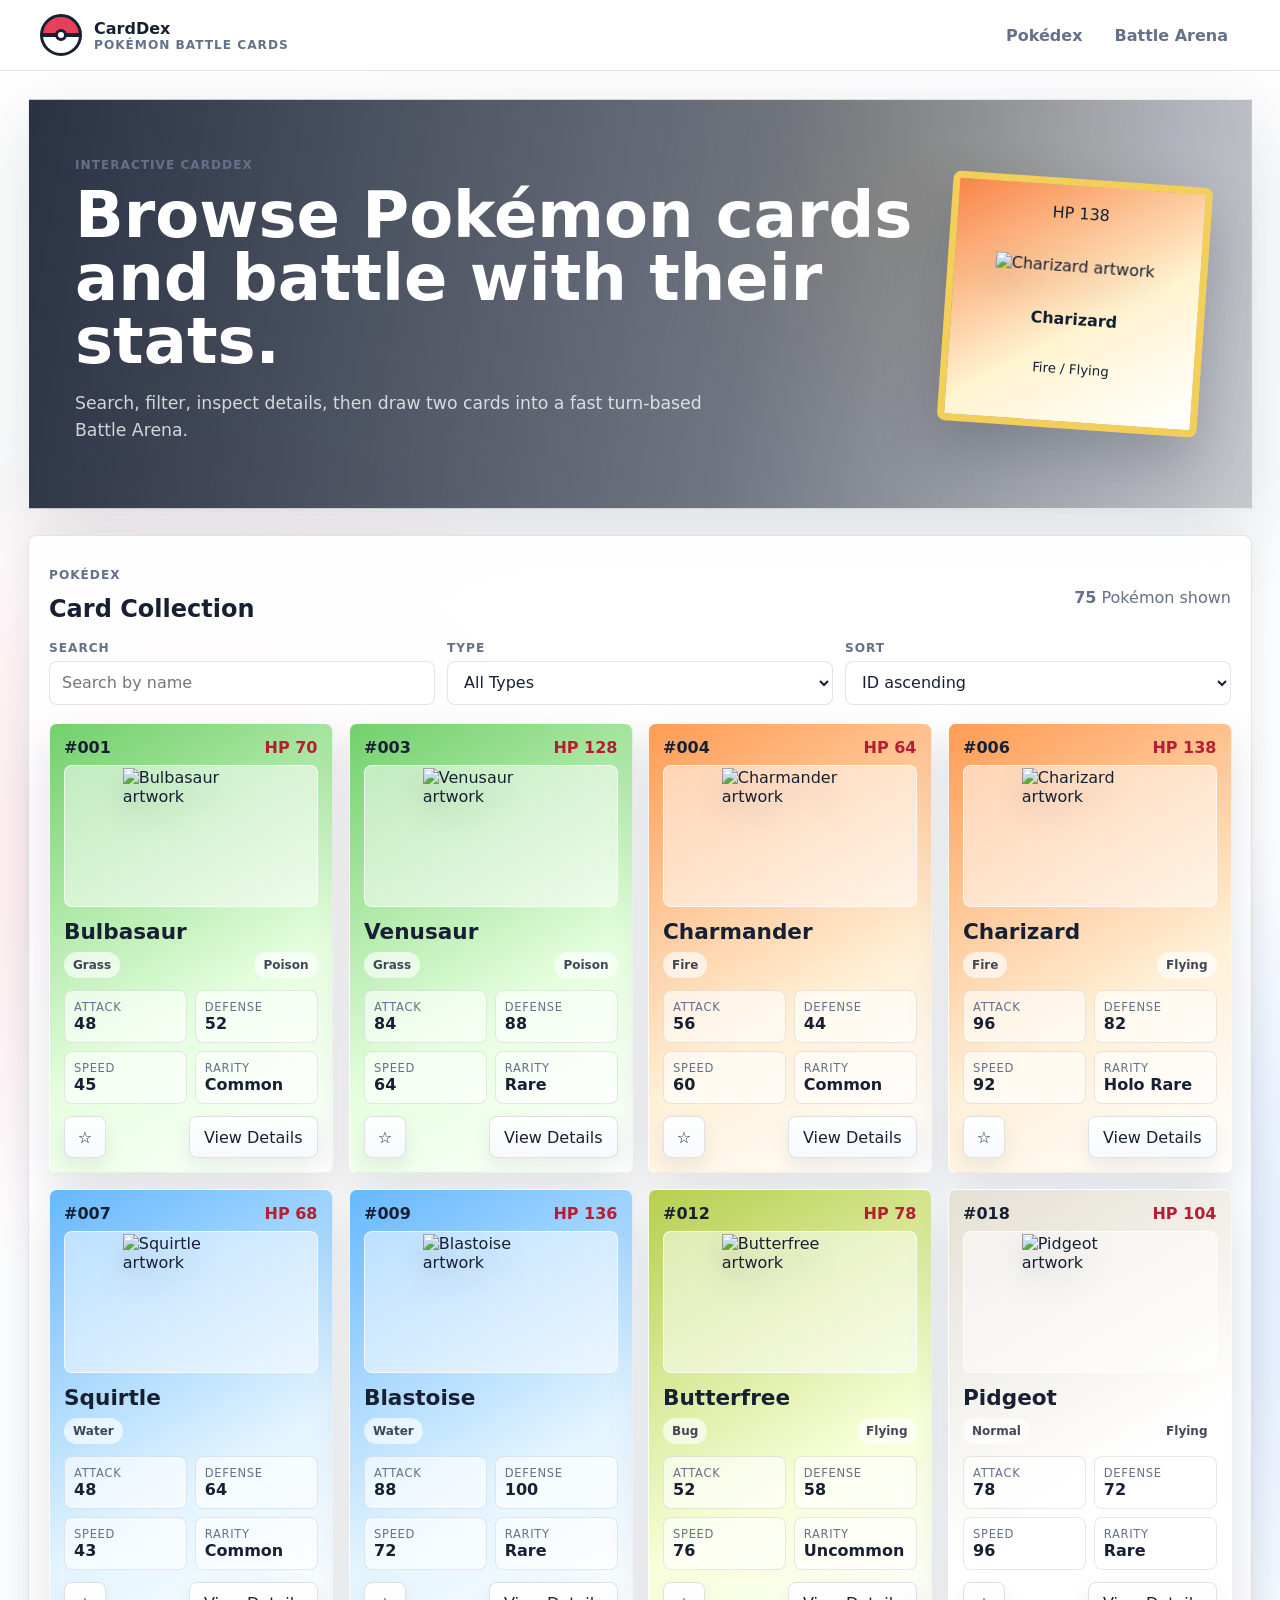
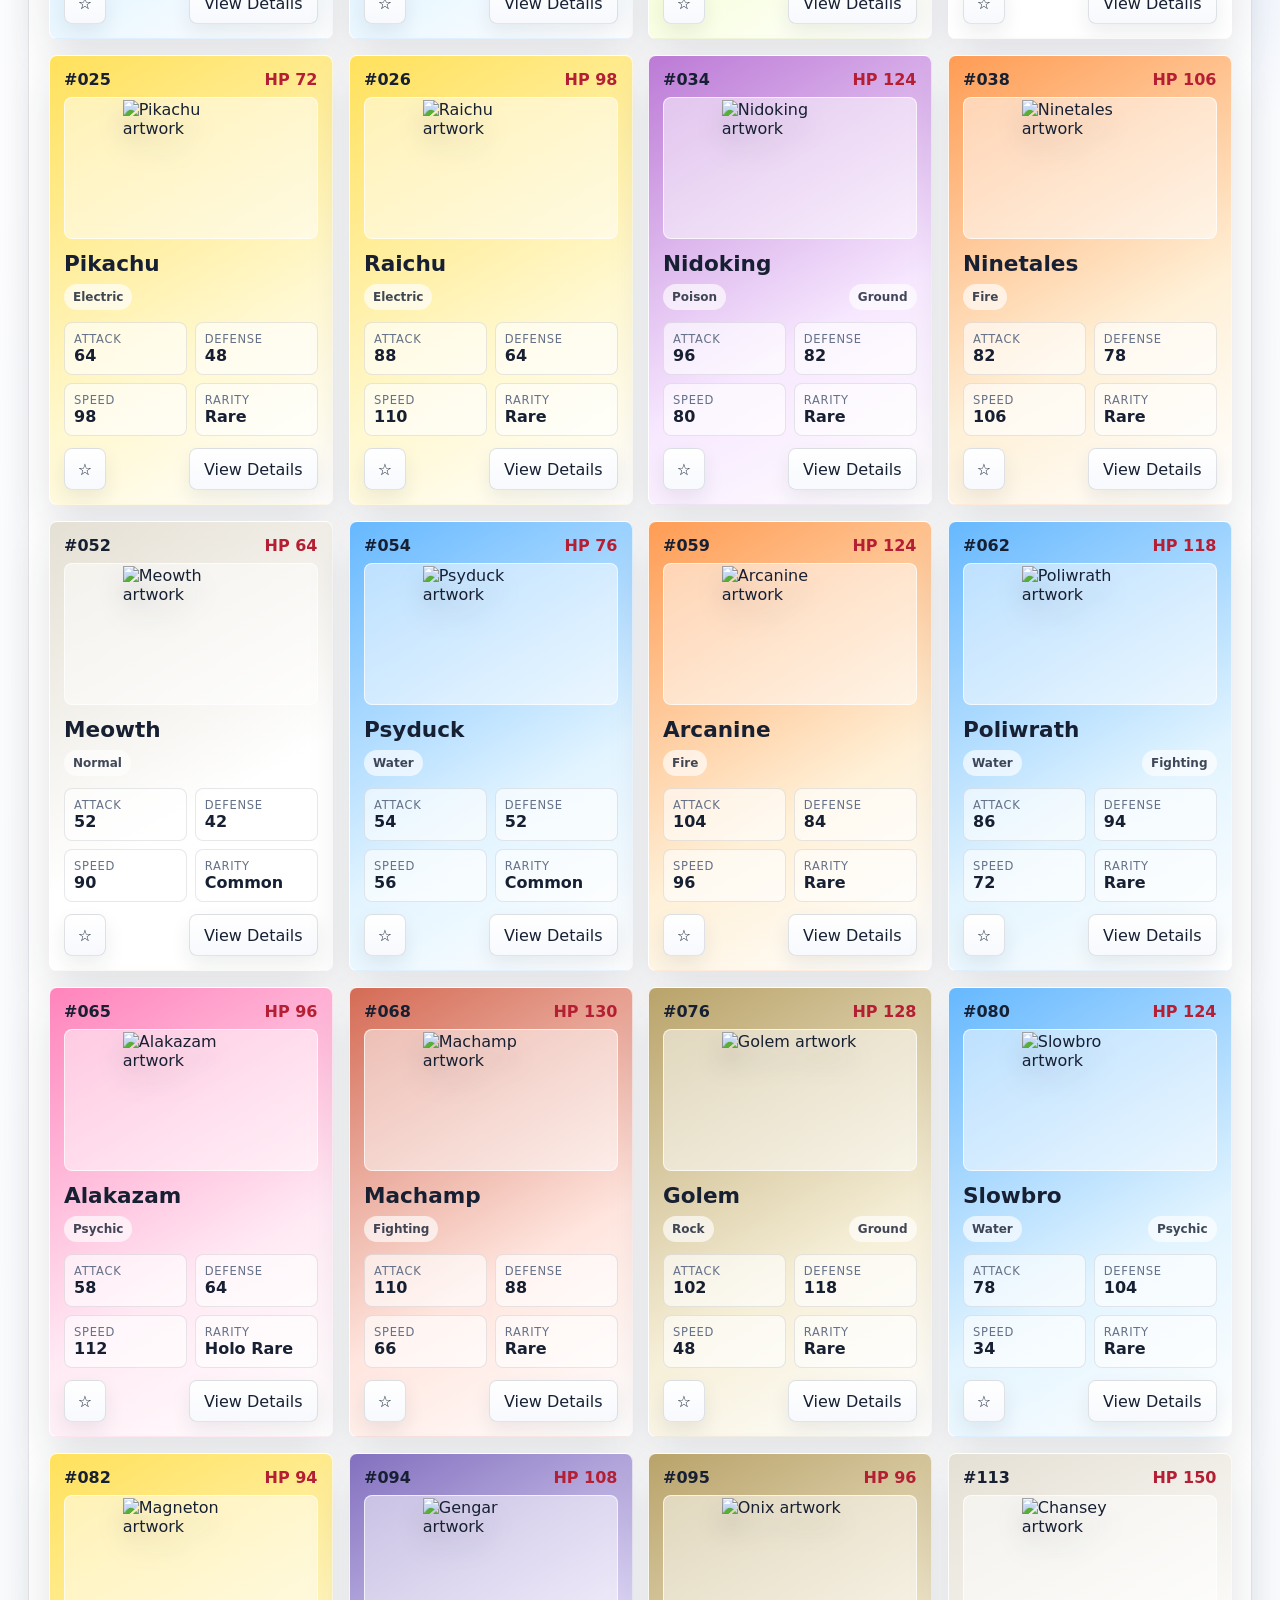
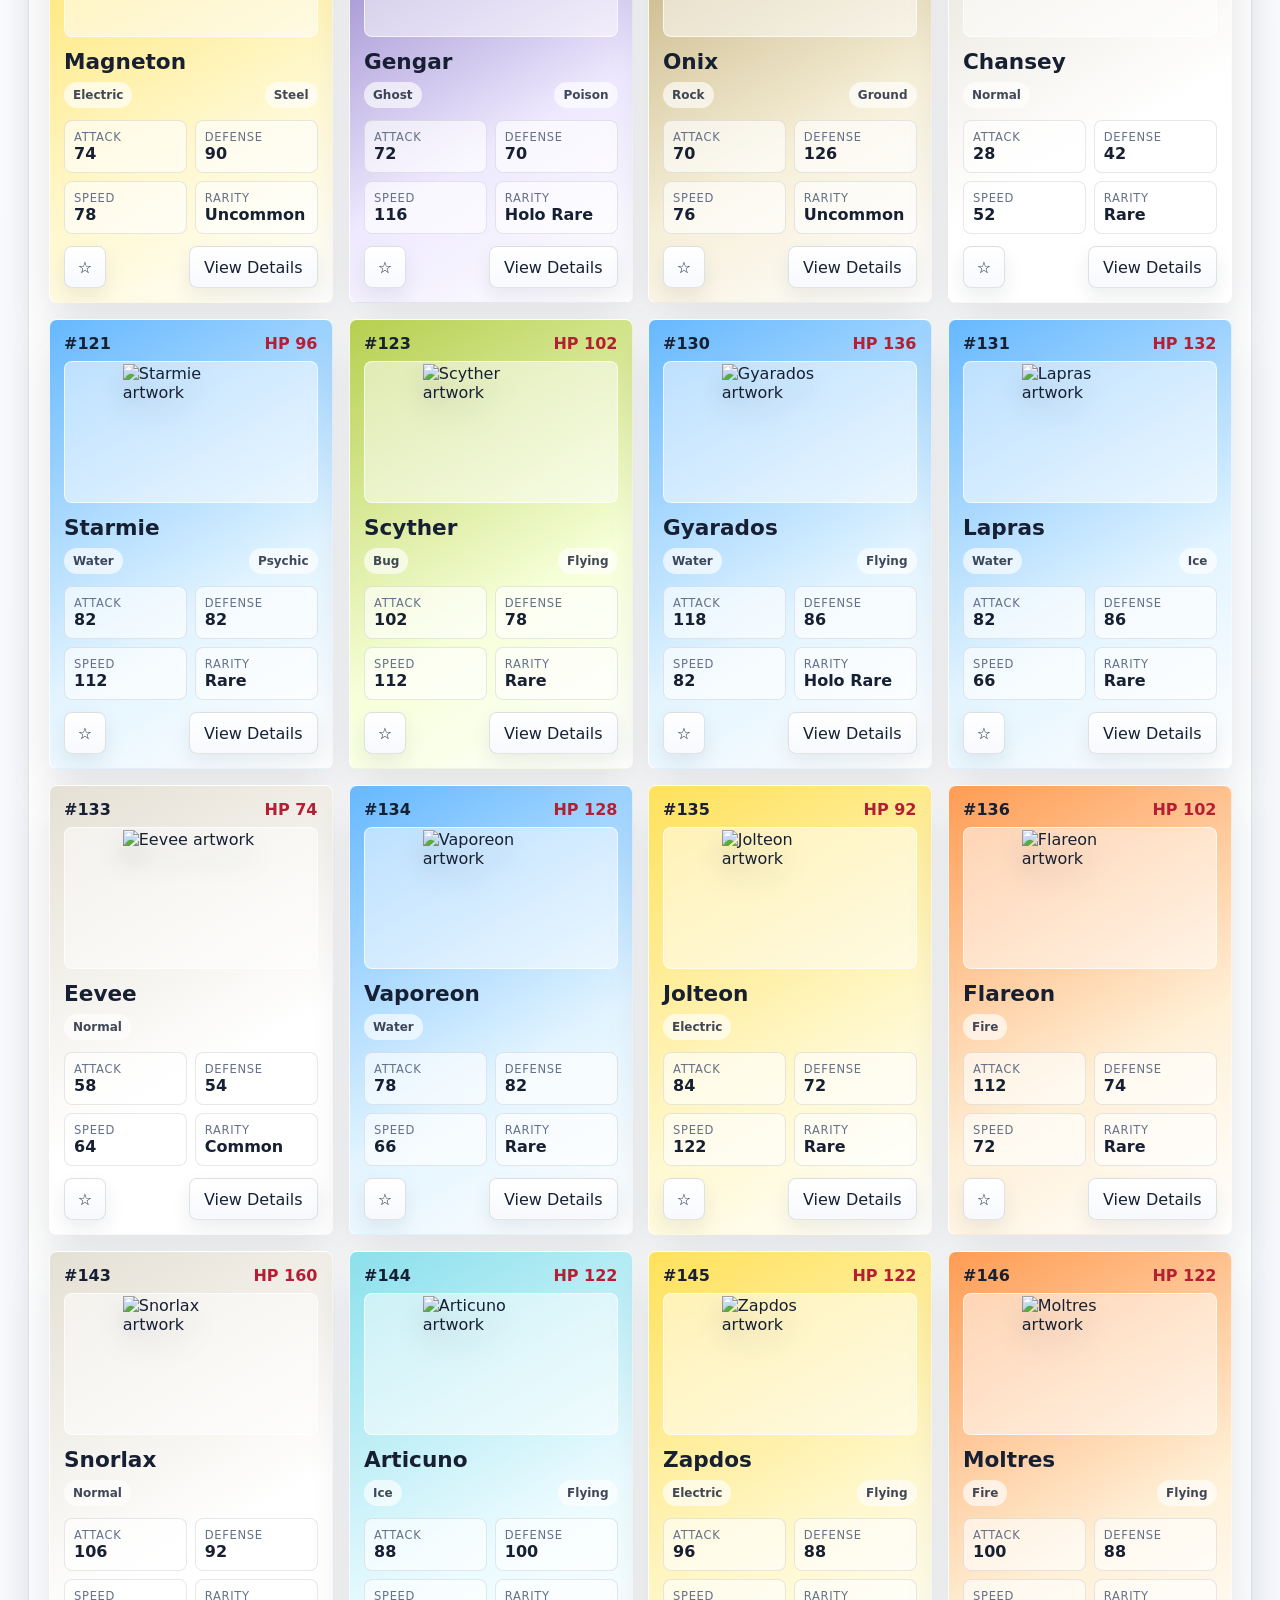
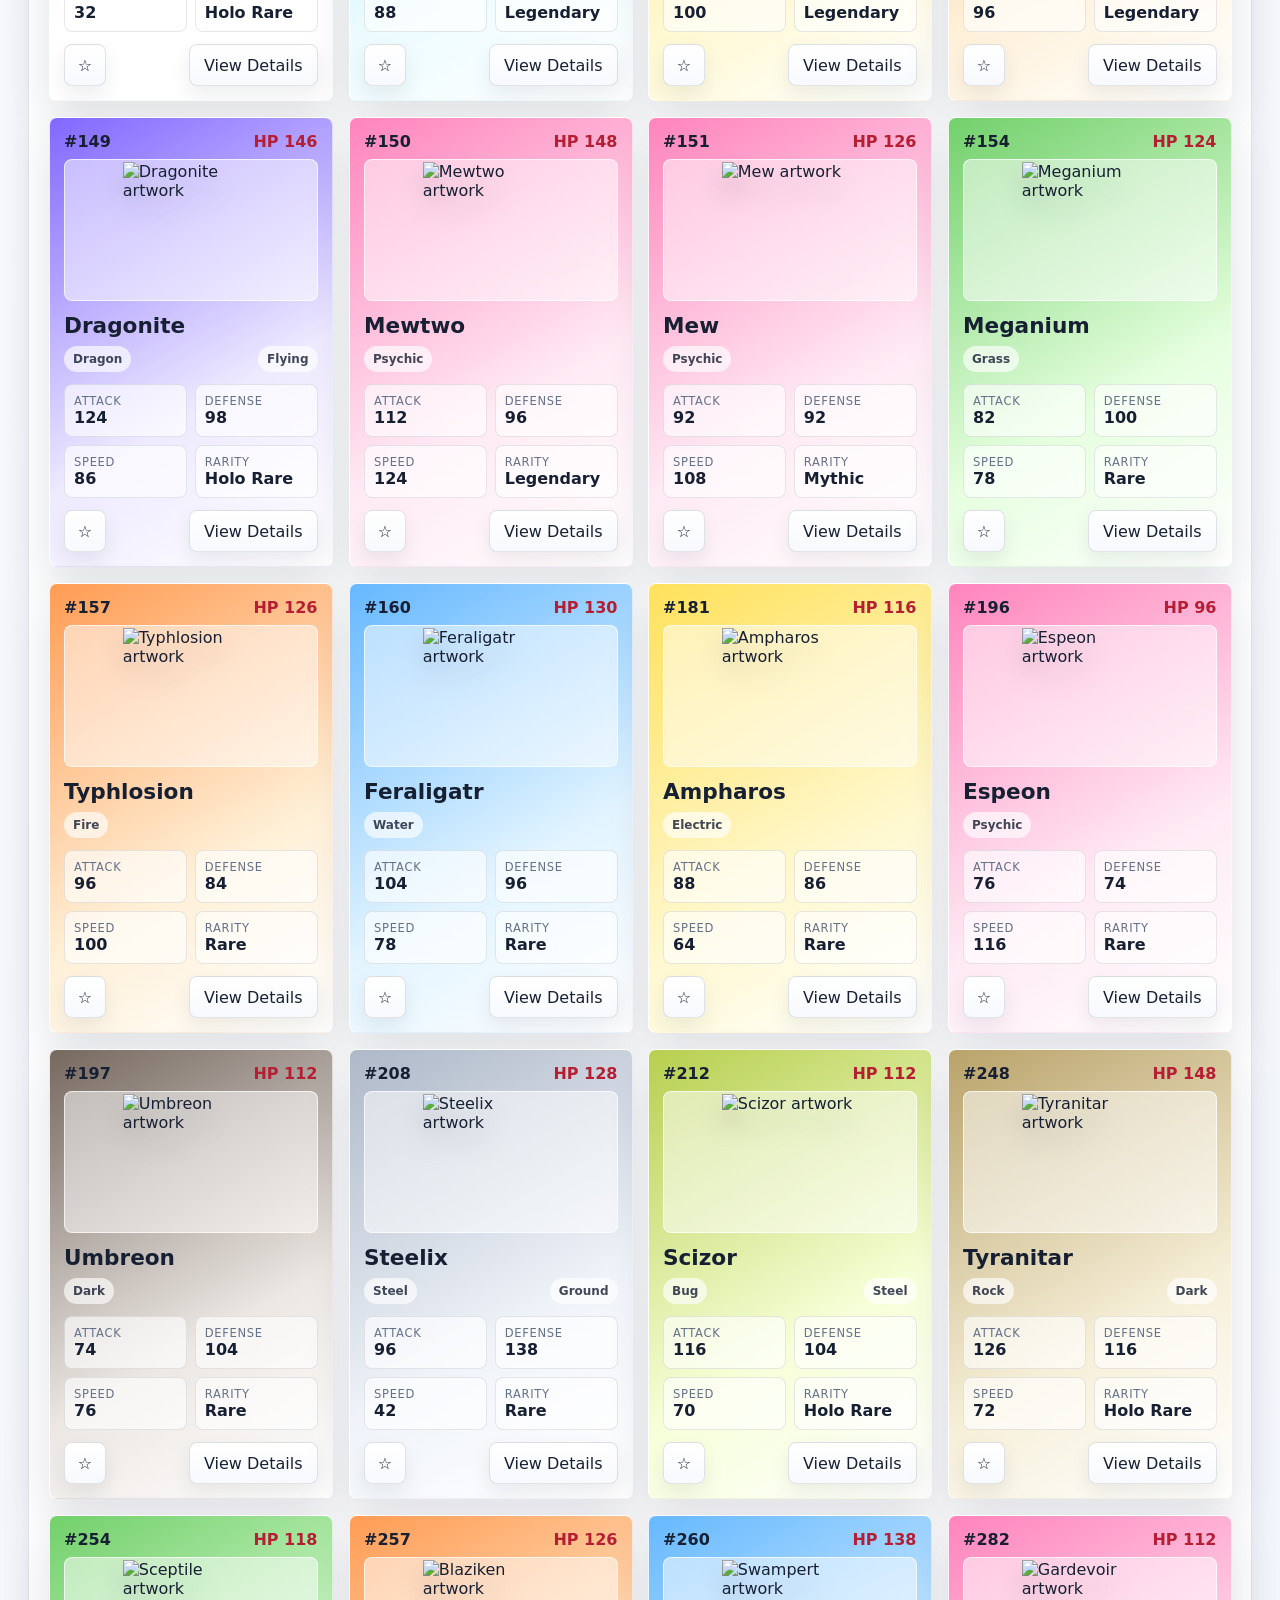
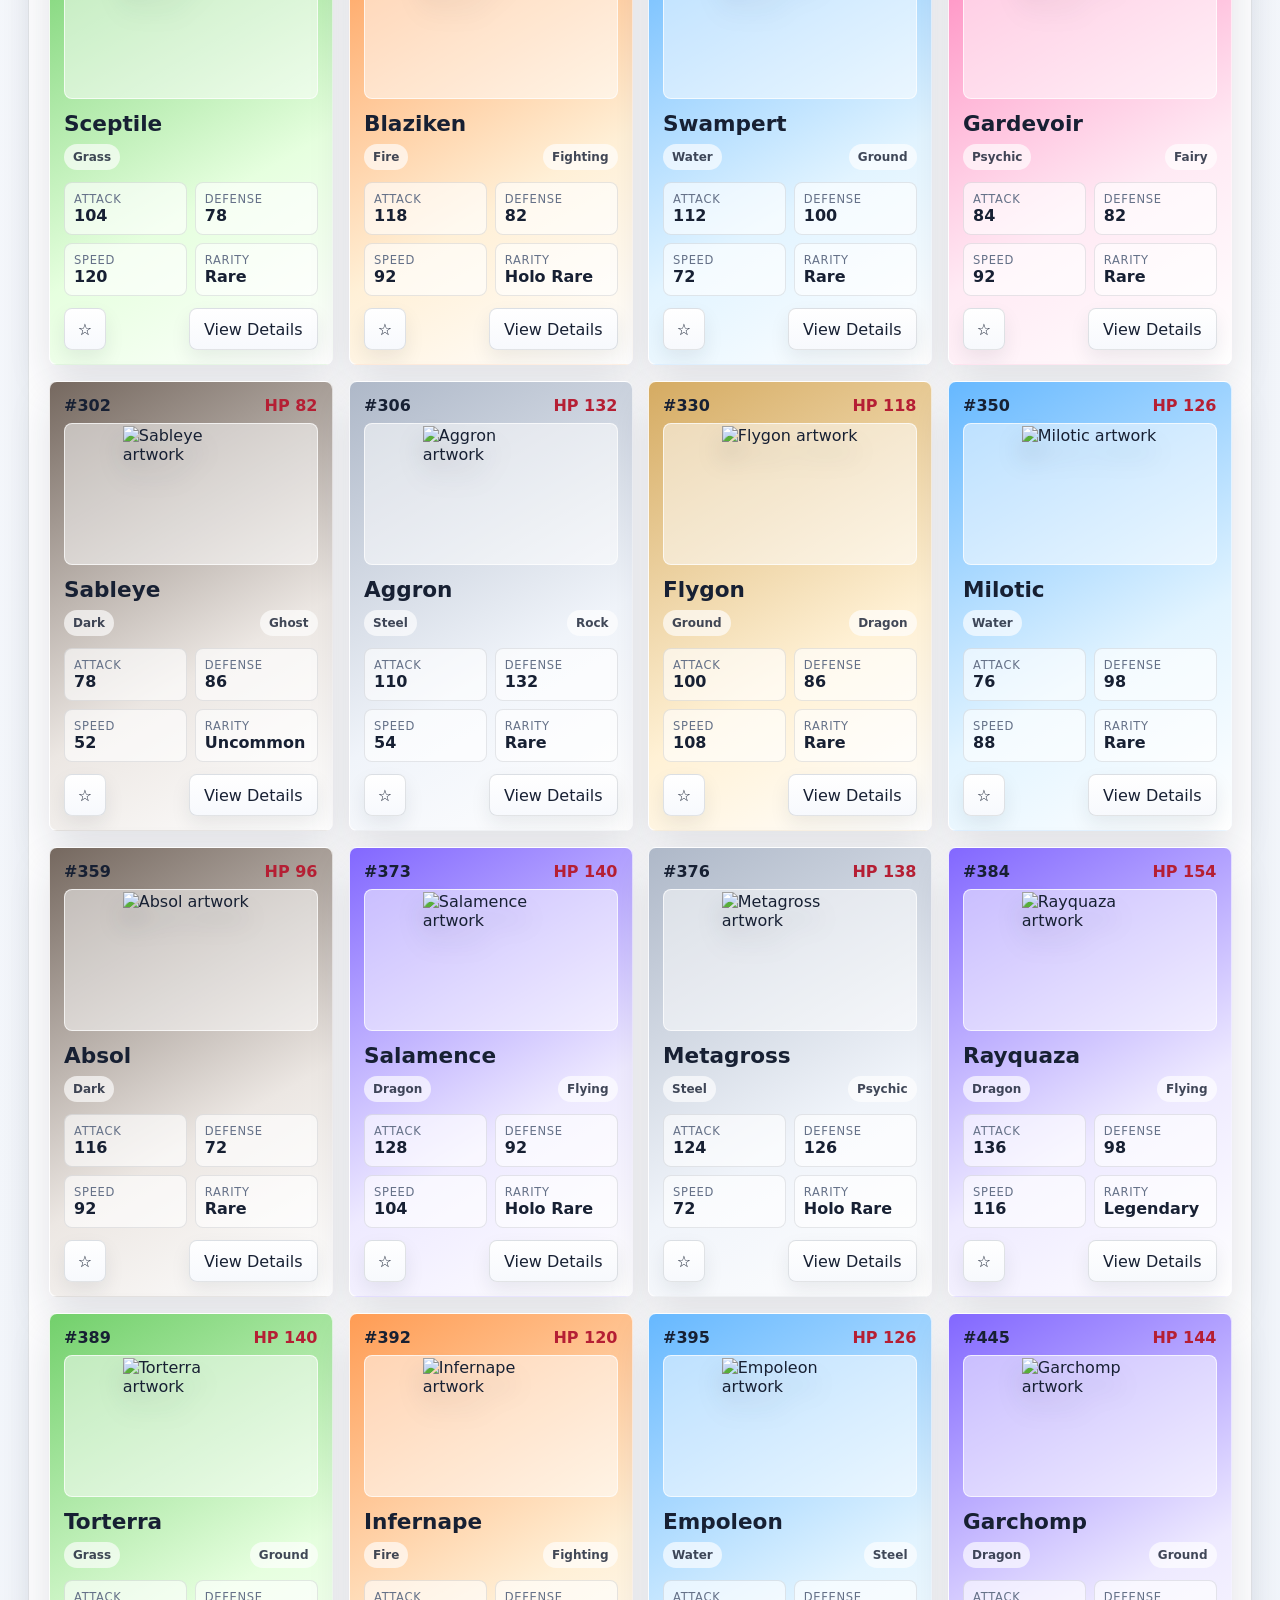
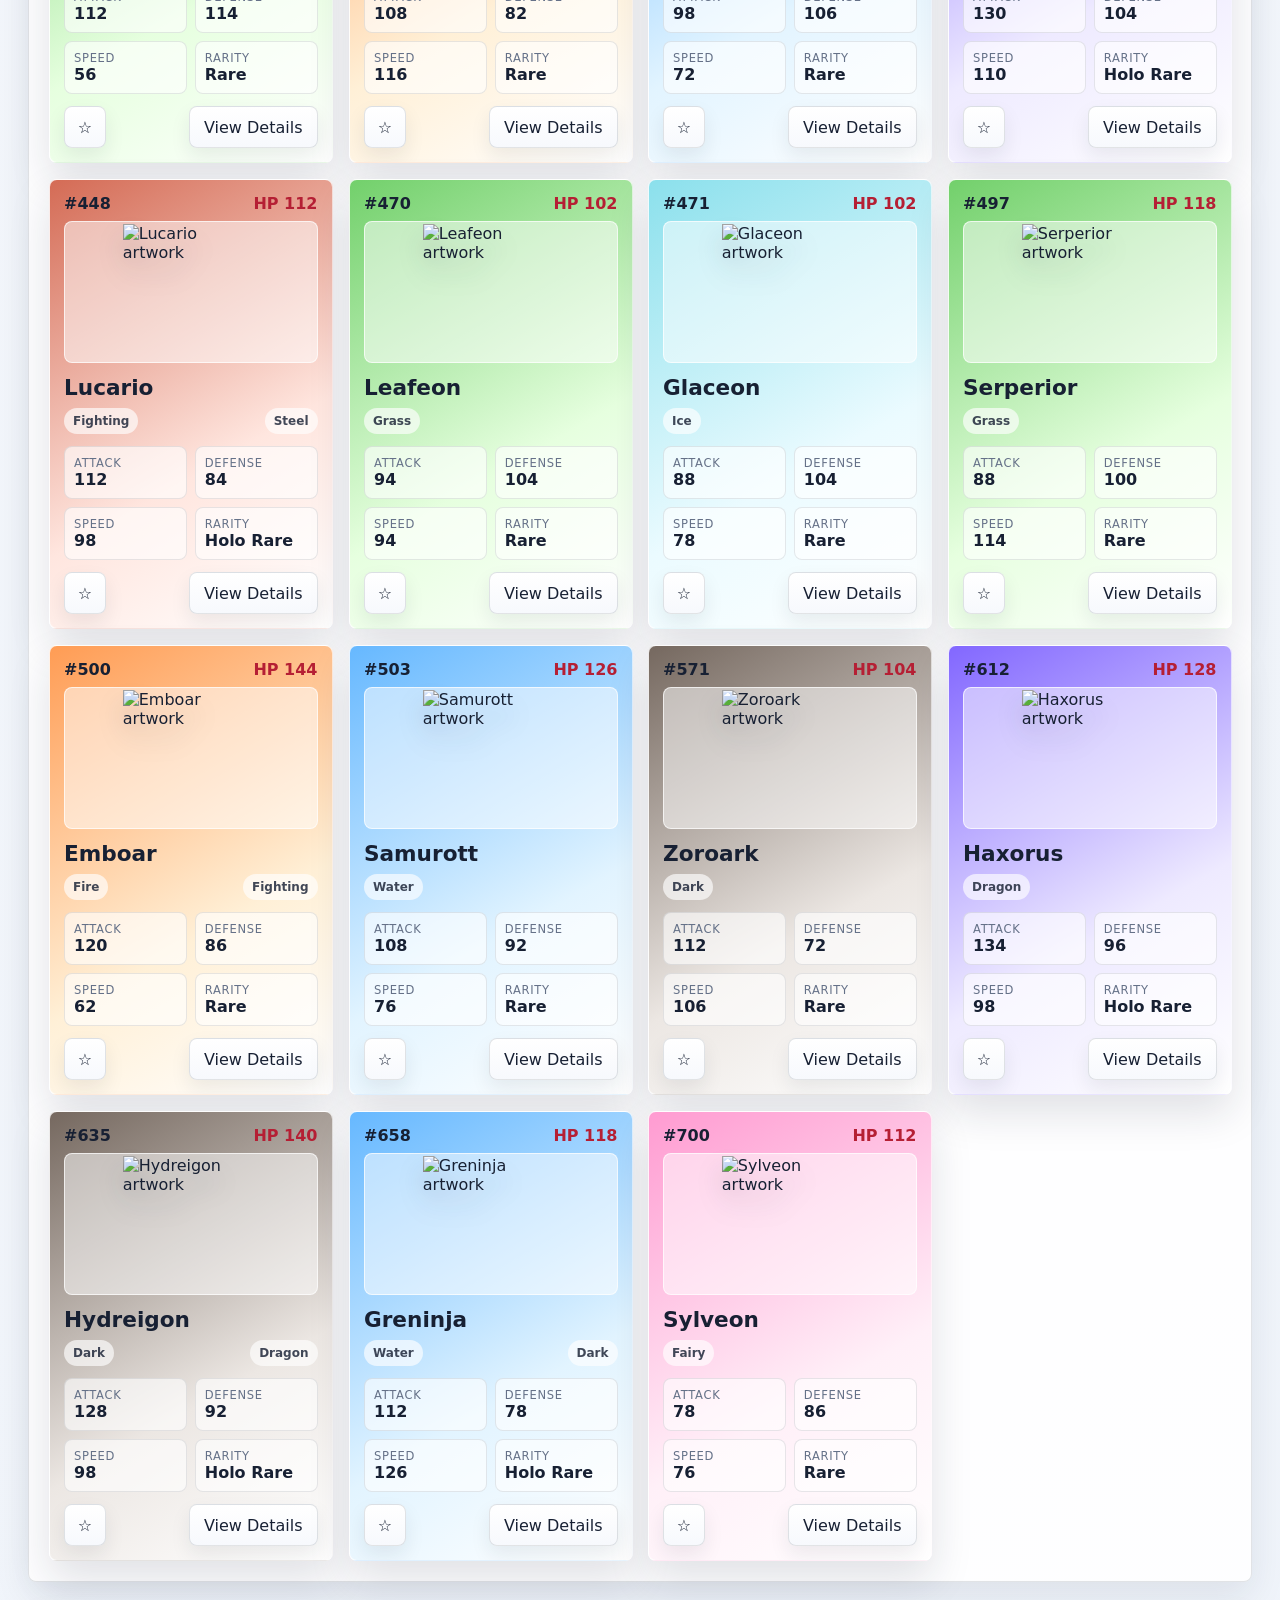
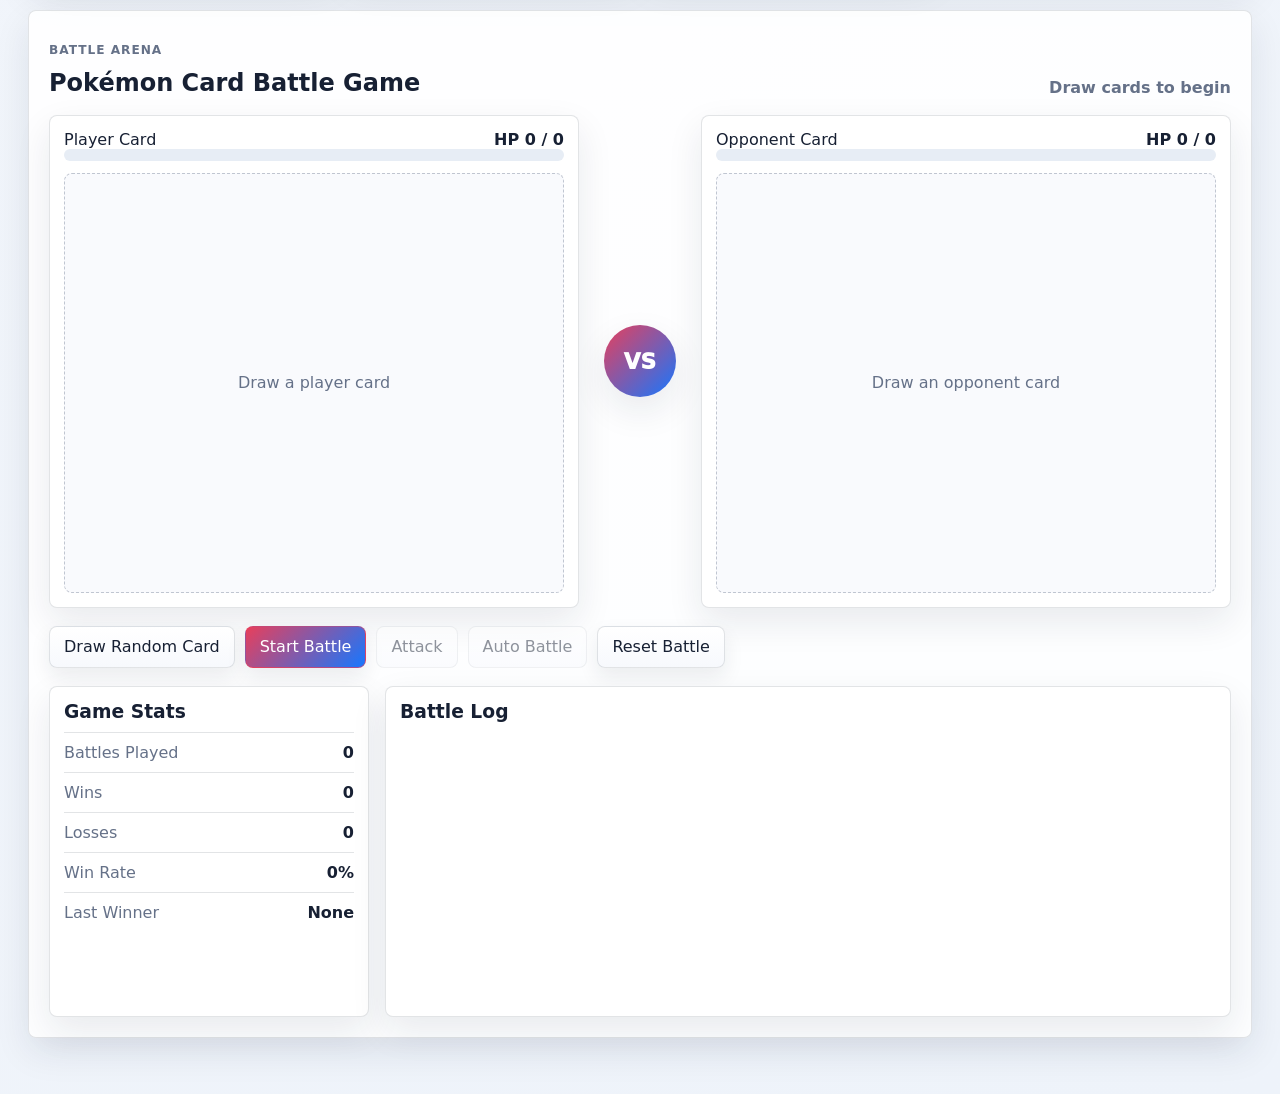
==== commit 509165df: "card match game logic added" ====
--- a/index.html
+++ b/index.html
@@ -3,165 +3,136 @@
 <head>
   <meta charset="UTF-8">
   <meta name="viewport" content="width=device-width, initial-scale=1.0">
-  <title>Pokédex TCG Lab</title>
+  <title>CardDex Battle Arena</title>
   <link rel="preconnect" href="https://raw.githubusercontent.com">
-  <link rel="stylesheet" href="css/cards.css">
-  <link rel="stylesheet" href="css/game.css">
-  <link rel="stylesheet" href="css/style.css">
+  <link rel="stylesheet" href="style.css">
 </head>
 <body>
-  <div class="app-shell">
-    <aside class="sidebar">
-      <a class="brand" href="#dex" aria-label="Pokédex TCG Lab home">
-        <span class="pokeball-mark" aria-hidden="true"></span>
-        <span>
-          <strong>Pokédex</strong>
-          <small>Noor's Collection</small>
-        </span>
-      </a>
+  <header class="site-header">
+    <a class="brand" href="#pokedex" aria-label="CardDex home">
+      <span class="pokeball-mark" aria-hidden="true"></span>
+      <span>
+        <strong>CardDex</strong>
+        <small>Pokémon Battle Cards</small>
+      </span>
+    </a>
 
-      <nav class="nav-tabs" aria-label="Primary">
-        <a class="nav-link active" href="#dex" data-view-link="dex">Dex</a>
-        <a class="nav-link" href="#battle" data-view-link="battle">Battle</a>
-        <a class="nav-link" href="#collection" data-view-link="collection">Saved</a>
-      </nav>
+    <nav class="top-nav" aria-label="Primary navigation">
+      <a href="#pokedex">Pokédex</a>
+      <a href="#battle-arena">Battle Arena</a>
+    </nav>
+  </header>
 
-      <section class="sidebar-panel">
-        <p class="panel-kicker">Collection</p>
-        <div class="stat-pair">
-          <span>Cards</span>
-          <strong id="cardCount">0</strong>
+  <main>
+    <section class="hero" aria-labelledby="pageTitle">
+      <div>
+        <p class="eyebrow">Interactive CardDex</p>
+        <h1 id="pageTitle">Browse Pokémon cards and battle with their stats.</h1>
+        <p class="hero-copy">Search, filter, inspect details, then draw two cards into a fast turn-based Battle Arena.</p>
+      </div>
+      <div class="hero-preview" aria-label="Featured Pokémon card">
+        <span>HP 138</span>
+        <img src="https://raw.githubusercontent.com/PokeAPI/sprites/master/sprites/pokemon/other/official-artwork/6.png" alt="Charizard artwork">
+        <strong>Charizard</strong>
+        <small>Fire / Flying</small>
+      </div>
+    </section>
+
+    <section id="pokedex" class="section-panel" aria-labelledby="pokedexTitle">
+      <div class="section-heading">
+        <div>
+          <p class="eyebrow">Pokédex</p>
+          <h2 id="pokedexTitle">Card Collection</h2>
         </div>
-        <div class="stat-pair">
-          <span>Saved</span>
-          <strong id="savedCount">0</strong>
+        <p class="visible-count"><strong id="visibleCount">0</strong> Pokémon shown</p>
+      </div>
+
+      <div class="toolbar">
+        <label>
+          <span>Search</span>
+          <input id="searchInput" type="search" placeholder="Search by name">
+        </label>
+        <label>
+          <span>Type</span>
+          <select id="typeFilter"></select>
+        </label>
+        <label>
+          <span>Sort</span>
+          <select id="sortFilter">
+            <option value="id">ID ascending</option>
+            <option value="name">Name A-Z</option>
+            <option value="hp">HP highest</option>
+            <option value="attack">Attack highest</option>
+            <option value="speed">Speed highest</option>
+          </select>
+        </label>
+      </div>
+
+      <div id="pokemonGrid" class="pokemon-grid"></div>
+    </section>
+
+    <section id="battle-arena" class="section-panel battle-section" aria-labelledby="battleTitle">
+      <div class="section-heading">
+        <div>
+          <p class="eyebrow">Battle Arena</p>
+          <h2 id="battleTitle">Pokémon Card Battle Game</h2>
         </div>
-        <div class="stat-pair">
-          <span>Deck Power</span>
-          <strong id="deckPower">0</strong>
-        </div>
-      </section>
+        <strong id="battleWinner" class="winner-banner">Draw cards to begin</strong>
+      </div>
 
-      <section class="sidebar-panel compact">
-        <p class="panel-kicker">Tip</p>
-        <p>Attach energy before attacking. Retreat when your active card is close to being knocked out.</p>
-      </section>
-    </aside>
+      <div class="arena-board">
+        <article class="combat-zone">
+          <div class="zone-header">
+            <span>Player Card</span>
+            <strong id="playerHpText">HP 0 / 0</strong>
+          </div>
+          <div class="health-track"><span id="playerHealthBar"></span></div>
+          <div id="playerCard" class="battle-card-slot empty-slot">Draw a player card</div>
+        </article>
 
-    <main>
-      <section class="hero-band" aria-labelledby="pageTitle">
-        <div>
-          <p class="eyebrow">Trading-card Pokédex</p>
-          <h1 id="pageTitle">Build a team, inspect cards, and play a quick Pokémon TCG battle.</h1>
-        </div>
-        <div class="hero-card" aria-label="Featured card preview">
-          <div class="mini-card fire">
-            <span class="mini-hp">HP 120</span>
-            <img src="https://raw.githubusercontent.com/PokeAPI/sprites/master/sprites/pokemon/other/official-artwork/6.png" alt="Charizard artwork">
-            <strong>Charizard</strong>
-            <small>Flare Blitz · 90</small>
+        <div class="vs-badge">VS</div>
+
+        <article class="combat-zone">
+          <div class="zone-header">
+            <span>Opponent Card</span>
+            <strong id="opponentHpText">HP 0 / 0</strong>
           </div>
-        </div>
-      </section>
+          <div class="health-track"><span id="opponentHealthBar"></span></div>
+          <div id="opponentCard" class="battle-card-slot empty-slot">Draw an opponent card</div>
+        </article>
+      </div>
 
-      <section id="dex" class="view active" data-view="dex">
-        <div class="toolbar">
-          <label class="search-box">
-            <span>Search</span>
-            <input id="searchInput" type="search" placeholder="Name, number, or type">
-          </label>
-          <label class="select-box">
-            <span>Type</span>
-            <select id="typeFilter"></select>
-          </label>
-          <label class="select-box">
-            <span>Sort</span>
-            <select id="sortFilter">
-              <option value="number">Number</option>
-              <option value="name">Name</option>
-              <option value="hp">HP</option>
-              <option value="attack">Attack</option>
-              <option value="speed">Speed</option>
-            </select>
-          </label>
-          <button class="icon-button" id="randomButton" type="button" title="Open a random card">↯</button>
-        </div>
-        <div id="pokemonGrid" class="pokemon-grid"></div>
-      </section>
+      <div class="battle-controls" aria-label="Battle controls">
+        <button id="drawBattleCardsBtn" type="button">Draw Random Card</button>
+        <button id="startBattleBtn" class="primary-button" type="button">Start Battle</button>
+        <button id="attackBtn" type="button" disabled>Attack</button>
+        <button id="autoBattleBtn" type="button" disabled>Auto Battle</button>
+        <button id="resetBattleBtn" type="button">Reset Battle</button>
+      </div>
 
-      <section id="battle" class="view" data-view="battle">
-        <div class="section-heading">
-          <div>
-            <p class="eyebrow">Battle Table</p>
-            <h2>Simple Pokémon TCG Match</h2>
-          </div>
-          <div class="battle-actions">
-            <button id="newGameButton" class="primary-button" type="button">New Game</button>
-            <button id="endTurnButton" type="button">End Turn</button>
-          </div>
-        </div>
+      <div class="battle-info-grid">
+        <aside class="game-stats" aria-labelledby="statsTitle">
+          <h3 id="statsTitle">Game Stats</h3>
+          <div><span>Battles Played</span><strong id="battlesPlayed">0</strong></div>
+          <div><span>Wins</span><strong id="battleWins">0</strong></div>
+          <div><span>Losses</span><strong id="battleLosses">0</strong></div>
+          <div><span>Win Rate</span><strong id="battleWinRate">0%</strong></div>
+          <div><span>Last Winner</span><strong id="lastWinner">None</strong></div>
+        </aside>
 
-        <div class="battle-layout">
-          <div class="player-zone opponent-zone">
-            <div class="zone-header">
-              <strong>Opponent</strong>
-              <span id="opponentPrizes">Prizes 3</span>
-            </div>
-            <div id="opponentActive" class="active-slot"></div>
-            <div id="opponentBench" class="bench-row"></div>
-          </div>
+        <aside class="battle-log-panel" aria-labelledby="logTitle">
+          <h3 id="logTitle">Battle Log</h3>
+          <div id="battleLog" class="battle-log" aria-live="polite"></div>
+        </aside>
+      </div>
+    </section>
+  </main>
 
-          <div class="battle-center">
-            <div class="turn-meter">
-              <span id="turnOwner">Your turn</span>
-              <strong id="battleStatus">Set an active Pokémon and attack.</strong>
-            </div>
-            <div id="battleLog" class="battle-log" aria-live="polite"></div>
-          </div>
-
-          <div class="player-zone">
-            <div class="zone-header">
-              <strong>You</strong>
-              <span id="playerPrizes">Prizes 3</span>
-            </div>
-            <div id="playerActive" class="active-slot"></div>
-            <div id="playerBench" class="bench-row"></div>
-            <div class="hand-panel">
-              <div class="zone-header">
-                <strong>Hand</strong>
-                <span id="deckCount">Deck 0</span>
-              </div>
-              <div id="playerHand" class="hand-row"></div>
-            </div>
-            <div class="battle-actions">
-              <button id="drawButton" type="button">Draw</button>
-              <button id="energyButton" type="button">Attach Energy</button>
-              <button id="attackOneButton" class="primary-button" type="button">Attack 1</button>
-              <button id="attackTwoButton" class="primary-button" type="button">Attack 2</button>
-              <button id="retreatButton" type="button">Retreat</button>
-            </div>
-          </div>
-        </div>
-      </section>
-
-      <section id="collection" class="view" data-view="collection">
-        <div class="section-heading">
-          <div>
-            <p class="eyebrow">Saved Cards</p>
-            <h2>Your favorite pulls</h2>
-          </div>
-          <button id="clearSavedButton" type="button">Clear Saved</button>
-        </div>
-        <div id="savedGrid" class="pokemon-grid"></div>
-      </section>
-    </main>
-  </div>
-
-  <dialog id="detailDialog" class="detail-dialog">
-    <article id="detailContent"></article>
-    <button id="closeDialogButton" class="dialog-close" type="button" aria-label="Close details">×</button>
+  <dialog id="detailModal" class="detail-modal">
+    <div id="modalContent"></div>
+    <button id="closeModalBtn" class="modal-close" type="button" aria-label="Close details">×</button>
   </dialog>
 
-  <script type="module" src="js/app.js"></script>
+  <script src="script.js"></script>
 </body>
 </html>
--- a/style.css
+++ b/style.css
@@ -0,0 +1,705 @@
+:root {
+  color-scheme: light;
+  --bg: #f6f8fc;
+  --panel: rgba(255, 255, 255, 0.88);
+  --panel-solid: #ffffff;
+  --ink: #172033;
+  --muted: #657188;
+  --line: rgba(23, 32, 51, 0.12);
+  --line-strong: rgba(23, 32, 51, 0.24);
+  --accent: #e83f5b;
+  --accent-2: #1677ff;
+  --good: #16a36d;
+  --danger: #d9364f;
+  --shadow: 0 24px 70px rgba(23, 32, 51, 0.14);
+  --shadow-soft: 0 14px 36px rgba(23, 32, 51, 0.09);
+  --radius: 8px;
+  --ease: 180ms ease;
+}
+
+* {
+  box-sizing: border-box;
+}
+
+html {
+  scroll-behavior: smooth;
+}
+
+body {
+  margin: 0;
+  min-height: 100vh;
+  background:
+    radial-gradient(circle at 16% 8%, rgba(232, 63, 91, 0.15), transparent 28rem),
+    radial-gradient(circle at 84% 12%, rgba(22, 119, 255, 0.16), transparent 30rem),
+    linear-gradient(145deg, #ffffff 0%, #f6f8fc 48%, #eef3fa 100%);
+  color: var(--ink);
+  font-family: Inter, ui-sans-serif, system-ui, -apple-system, BlinkMacSystemFont, "Segoe UI", sans-serif;
+}
+
+button,
+input,
+select {
+  font: inherit;
+}
+
+button {
+  min-height: 42px;
+  border: 1px solid var(--line);
+  border-radius: var(--radius);
+  background: linear-gradient(180deg, #fff, #f7f9fd);
+  color: var(--ink);
+  padding: 0 14px;
+  cursor: pointer;
+  box-shadow: 0 9px 20px rgba(23, 32, 51, 0.08);
+  transition: transform var(--ease), border-color var(--ease), box-shadow var(--ease), opacity var(--ease);
+}
+
+button:hover:not(:disabled) {
+  transform: translateY(-1px);
+  border-color: var(--line-strong);
+  box-shadow: 0 16px 32px rgba(23, 32, 51, 0.13);
+}
+
+button:active:not(:disabled) {
+  transform: translateY(0) scale(0.98);
+}
+
+button:disabled {
+  cursor: not-allowed;
+  opacity: 0.48;
+  box-shadow: none;
+}
+
+.primary-button {
+  border-color: rgba(232, 63, 91, 0.55);
+  background: linear-gradient(135deg, #e83f5b, #1677ff);
+  color: #fff;
+}
+
+.site-header {
+  position: sticky;
+  top: 0;
+  z-index: 20;
+  display: flex;
+  align-items: center;
+  justify-content: space-between;
+  gap: 20px;
+  padding: 14px clamp(16px, 4vw, 40px);
+  border-bottom: 1px solid var(--line);
+  background: rgba(255, 255, 255, 0.82);
+  backdrop-filter: blur(18px);
+}
+
+.brand,
+.top-nav a {
+  color: inherit;
+  text-decoration: none;
+}
+
+.brand {
+  display: flex;
+  align-items: center;
+  gap: 12px;
+}
+
+.brand strong,
+.brand small {
+  display: block;
+}
+
+.brand small,
+.eyebrow,
+.toolbar span {
+  color: var(--muted);
+  font-size: 0.76rem;
+  letter-spacing: 0.08em;
+  text-transform: uppercase;
+  font-weight: 800;
+}
+
+.pokeball-mark {
+  width: 42px;
+  height: 42px;
+  border: 3px solid var(--ink);
+  border-radius: 50%;
+  background: linear-gradient(#e83f5b 0 45%, var(--ink) 45% 55%, #fff 55%);
+  position: relative;
+}
+
+.pokeball-mark::after {
+  content: "";
+  position: absolute;
+  inset: 12px;
+  border: 3px solid var(--ink);
+  background: #fff;
+  border-radius: 50%;
+}
+
+.top-nav {
+  display: flex;
+  gap: 8px;
+}
+
+.top-nav a {
+  min-height: 38px;
+  display: inline-flex;
+  align-items: center;
+  border-radius: var(--radius);
+  padding: 0 12px;
+  color: var(--muted);
+  font-weight: 800;
+}
+
+.top-nav a:hover {
+  background: #fff;
+  color: var(--ink);
+}
+
+main {
+  width: min(1440px, 100%);
+  margin: 0 auto;
+  padding: 28px;
+}
+
+.hero {
+  min-height: 330px;
+  display: grid;
+  grid-template-columns: minmax(0, 1fr) 260px;
+  gap: 32px;
+  align-items: center;
+  margin-bottom: 26px;
+  padding: clamp(24px, 5vw, 46px);
+  color: #fff;
+  border: 1px solid rgba(255, 255, 255, 0.72);
+  background:
+    linear-gradient(100deg, rgba(23, 32, 51, 0.92), rgba(23, 32, 51, 0.62) 58%, rgba(23, 32, 51, 0.24)),
+    radial-gradient(circle at 72% 26%, rgba(255, 209, 102, 0.22), transparent 17rem),
+    url("https://images.unsplash.com/photo-1613771404721-1f92d799e49f?auto=format&fit=crop&w=1600&q=80") center/cover;
+  box-shadow: var(--shadow);
+}
+
+.hero h1 {
+  max-width: 860px;
+  margin: 0;
+  font-size: clamp(2.35rem, 5vw, 4.8rem);
+  line-height: 0.98;
+}
+
+.hero-copy {
+  max-width: 650px;
+  color: rgba(255, 255, 255, 0.78);
+  font-size: 1.08rem;
+  line-height: 1.6;
+}
+
+.hero-preview {
+  display: grid;
+  justify-items: center;
+  gap: 7px;
+  min-height: 250px;
+  padding: 18px 16px;
+  border: 7px solid #f3cf5a;
+  border-radius: var(--radius);
+  background: linear-gradient(150deg, #f98548, #fff3d0 58%, #ffffff);
+  color: var(--ink);
+  transform: rotate(4deg);
+  box-shadow: 0 26px 58px rgba(23, 32, 51, 0.24);
+  animation: cardFloat 4s ease-in-out infinite;
+}
+
+.hero-preview img {
+  width: 164px;
+  filter: drop-shadow(0 16px 18px rgba(0, 0, 0, 0.24));
+}
+
+@keyframes cardFloat {
+  50% {
+    transform: rotate(2deg) translateY(-9px);
+  }
+}
+
+.section-panel {
+  margin-bottom: 28px;
+  padding: 20px;
+  border: 1px solid var(--line);
+  border-radius: var(--radius);
+  background: var(--panel);
+  box-shadow: var(--shadow-soft);
+}
+
+.section-heading {
+  display: flex;
+  align-items: end;
+  justify-content: space-between;
+  gap: 16px;
+  margin-bottom: 18px;
+}
+
+.section-heading h2,
+.game-stats h3,
+.battle-log-panel h3 {
+  margin: 0;
+}
+
+.visible-count,
+.winner-banner {
+  color: var(--muted);
+}
+
+.winner-banner.win {
+  color: var(--good);
+}
+
+.winner-banner.loss {
+  color: var(--danger);
+}
+
+.toolbar {
+  display: flex;
+  flex-wrap: wrap;
+  gap: 12px;
+  margin-bottom: 18px;
+}
+
+.toolbar label {
+  flex: 1 1 230px;
+  display: grid;
+  gap: 6px;
+}
+
+input,
+select {
+  min-height: 44px;
+  border: 1px solid var(--line);
+  border-radius: var(--radius);
+  background: #fff;
+  color: var(--ink);
+  padding: 0 12px;
+}
+
+.pokemon-grid {
+  display: grid;
+  grid-template-columns: repeat(auto-fill, minmax(230px, 1fr));
+  gap: 16px;
+}
+
+.pokemon-card,
+.arena-card {
+  position: relative;
+  border: 1px solid rgba(255, 255, 255, 0.78);
+  border-radius: var(--radius);
+  background: var(--card-bg);
+  color: var(--ink);
+  box-shadow: 0 18px 42px rgba(23, 32, 51, 0.13);
+  overflow: hidden;
+}
+
+.pokemon-card {
+  min-height: 350px;
+  padding: 14px;
+  animation: cardEnter 260ms ease both;
+}
+
+.pokemon-card:hover {
+  transform: translateY(-4px);
+  box-shadow: 0 28px 64px rgba(23, 32, 51, 0.20);
+}
+
+.card-top,
+.type-row,
+.card-actions,
+.zone-header {
+  display: flex;
+  align-items: center;
+  justify-content: space-between;
+  gap: 8px;
+}
+
+.dex-no,
+.hp {
+  font-weight: 900;
+}
+
+.hp {
+  color: #b51f34;
+}
+
+.art-frame {
+  display: grid;
+  place-items: center;
+  height: 142px;
+  margin: 8px 0 12px;
+  border-radius: var(--radius);
+  background: rgba(255, 255, 255, 0.52);
+  border: 1px solid rgba(255, 255, 255, 0.7);
+}
+
+.art-frame img {
+  width: 136px;
+  height: 136px;
+  object-fit: contain;
+  filter: drop-shadow(0 16px 12px rgba(23, 32, 51, 0.18));
+}
+
+.pokemon-card h3 {
+  margin: 8px 0;
+  font-size: 1.35rem;
+}
+
+.pill {
+  display: inline-flex;
+  align-items: center;
+  min-height: 26px;
+  padding: 0 9px;
+  border-radius: 999px;
+  background: rgba(255, 255, 255, 0.66);
+  color: rgba(23, 32, 51, 0.82);
+  font-size: 0.75rem;
+  font-weight: 900;
+}
+
+.stat-grid {
+  display: grid;
+  grid-template-columns: repeat(2, minmax(0, 1fr));
+  gap: 8px;
+  margin: 12px 0;
+}
+
+.stat-card {
+  border: 1px solid rgba(23, 32, 51, 0.10);
+  border-radius: var(--radius);
+  background: rgba(255, 255, 255, 0.62);
+  padding: 9px;
+}
+
+.stat-card span {
+  display: block;
+  color: var(--muted);
+  font-size: 0.72rem;
+  text-transform: uppercase;
+  letter-spacing: 0.06em;
+}
+
+.card-actions {
+  margin-top: 12px;
+}
+
+.favorite-button {
+  width: 42px;
+  padding: 0;
+}
+
+.empty-state {
+  grid-column: 1 / -1;
+  padding: 40px;
+  text-align: center;
+  color: var(--muted);
+  border: 1px dashed rgba(101, 113, 136, 0.38);
+  background: rgba(255, 255, 255, 0.72);
+  border-radius: var(--radius);
+}
+
+.detail-modal {
+  width: min(900px, calc(100vw - 24px));
+  border: 1px solid rgba(255, 255, 255, 0.78);
+  border-radius: var(--radius);
+  padding: 0;
+  background: rgba(255, 255, 255, 0.96);
+  box-shadow: var(--shadow);
+  opacity: 0;
+  transform: translateY(14px) scale(0.98);
+}
+
+.detail-modal[open] {
+  animation: modalIn 180ms ease forwards;
+}
+
+.detail-modal::backdrop {
+  background: rgba(23, 32, 51, 0.45);
+  backdrop-filter: blur(10px);
+}
+
+.modal-close {
+  position: absolute;
+  top: 10px;
+  right: 10px;
+  width: 40px;
+  padding: 0;
+}
+
+.detail-sheet {
+  display: grid;
+  grid-template-columns: 320px 1fr;
+  overflow: hidden;
+  border-radius: var(--radius);
+}
+
+.detail-art {
+  display: grid;
+  place-items: center;
+  background: var(--card-bg);
+  padding: 28px;
+}
+
+.detail-art img {
+  width: 250px;
+  filter: drop-shadow(0 20px 22px rgba(23, 32, 51, 0.22));
+}
+
+.detail-body {
+  padding: 30px;
+}
+
+.detail-body h2 {
+  margin: 0 0 10px;
+  font-size: clamp(1.8rem, 4vw, 3rem);
+}
+
+.detail-description {
+  color: var(--muted);
+  line-height: 1.65;
+}
+
+.arena-board {
+  display: grid;
+  grid-template-columns: minmax(0, 1fr) 90px minmax(0, 1fr);
+  gap: 16px;
+  align-items: center;
+}
+
+.combat-zone,
+.game-stats,
+.battle-log-panel {
+  border: 1px solid var(--line);
+  border-radius: var(--radius);
+  background: #fff;
+  padding: 14px;
+  box-shadow: var(--shadow-soft);
+}
+
+.health-track {
+  height: 12px;
+  margin-bottom: 12px;
+  overflow: hidden;
+  border-radius: 999px;
+  background: #e7edf5;
+}
+
+.health-track span {
+  display: block;
+  width: 0%;
+  height: 100%;
+  border-radius: inherit;
+  background: linear-gradient(90deg, var(--good), #7bdc68);
+  transition: width 320ms ease, background var(--ease);
+}
+
+.health-track span.low {
+  background: linear-gradient(90deg, var(--danger), #ff9b73);
+}
+
+.battle-card-slot {
+  min-height: 420px;
+  display: grid;
+  place-items: center;
+  border-radius: var(--radius);
+}
+
+.empty-slot {
+  border: 1px dashed rgba(101, 113, 136, 0.38);
+  color: var(--muted);
+  background: rgba(247, 249, 253, 0.72);
+}
+
+.arena-card {
+  width: 100%;
+  min-height: 420px;
+  display: grid;
+  gap: 8px;
+  align-content: start;
+  padding: 16px;
+  animation: cardEnter 260ms ease both;
+}
+
+.arena-card img {
+  width: 170px;
+  height: 170px;
+  object-fit: contain;
+  justify-self: center;
+  filter: drop-shadow(0 18px 16px rgba(23, 32, 51, 0.22));
+}
+
+.arena-card h3 {
+  margin: 0;
+  font-size: 1.6rem;
+}
+
+.arena-card.winner-glow {
+  box-shadow: 0 0 0 3px rgba(22, 163, 109, 0.25), 0 0 34px rgba(22, 163, 109, 0.42);
+}
+
+.arena-card.attack-shake {
+  animation: attackShake 260ms ease;
+}
+
+.damage-popup {
+  position: absolute;
+  top: 42%;
+  left: 50%;
+  padding: 6px 10px;
+  border-radius: 999px;
+  background: var(--danger);
+  color: #fff;
+  font-weight: 900;
+  transform: translate(-50%, -50%);
+  animation: damagePop 700ms ease forwards;
+  pointer-events: none;
+}
+
+.vs-badge {
+  width: 72px;
+  height: 72px;
+  display: grid;
+  place-items: center;
+  justify-self: center;
+  border-radius: 50%;
+  background: linear-gradient(135deg, var(--accent), var(--accent-2));
+  color: #fff;
+  font-size: 1.35rem;
+  font-weight: 1000;
+  box-shadow: var(--shadow-soft);
+}
+
+.battle-controls {
+  display: flex;
+  flex-wrap: wrap;
+  gap: 10px;
+  margin: 18px 0;
+}
+
+.battle-info-grid {
+  display: grid;
+  grid-template-columns: 320px minmax(0, 1fr);
+  gap: 16px;
+}
+
+.game-stats {
+  display: grid;
+  gap: 10px;
+  align-content: start;
+}
+
+.game-stats div {
+  display: flex;
+  justify-content: space-between;
+  gap: 12px;
+  padding-top: 10px;
+  border-top: 1px solid var(--line);
+}
+
+.game-stats span {
+  color: var(--muted);
+}
+
+.battle-log {
+  height: 280px;
+  overflow: auto;
+  display: grid;
+  align-content: start;
+  gap: 8px;
+}
+
+.battle-log p {
+  margin: 0;
+  border-left: 3px solid var(--accent-2);
+  border-radius: 0 var(--radius) var(--radius) 0;
+  background: #f7f9fd;
+  color: #344054;
+  padding: 9px 10px;
+  line-height: 1.45;
+}
+
+@keyframes cardEnter {
+  from {
+    opacity: 0;
+    transform: translateY(12px) scale(0.98);
+  }
+
+  to {
+    opacity: 1;
+    transform: translateY(0) scale(1);
+  }
+}
+
+@keyframes attackShake {
+  25% {
+    transform: translateX(-8px);
+  }
+
+  50% {
+    transform: translateX(8px);
+  }
+
+  75% {
+    transform: translateX(-4px);
+  }
+}
+
+@keyframes damagePop {
+  to {
+    opacity: 0;
+    transform: translate(-50%, -90%);
+  }
+}
+
+@keyframes modalIn {
+  to {
+    opacity: 1;
+    transform: translateY(0) scale(1);
+  }
+}
+
+@media (max-width: 980px) {
+  .hero,
+  .arena-board,
+  .battle-info-grid,
+  .detail-sheet {
+    grid-template-columns: 1fr;
+  }
+
+  .hero-preview {
+    display: none;
+  }
+
+  .vs-badge {
+    width: 56px;
+    height: 56px;
+  }
+}
+
+@media (max-width: 640px) {
+  .site-header,
+  .section-heading {
+    align-items: stretch;
+    flex-direction: column;
+  }
+
+  main {
+    padding: 14px;
+  }
+
+  .hero {
+    min-height: 360px;
+    align-items: end;
+  }
+
+  .toolbar,
+  .battle-controls {
+    flex-direction: column;
+  }
+
+  .toolbar label,
+  .battle-controls button {
+    width: 100%;
+  }
+}
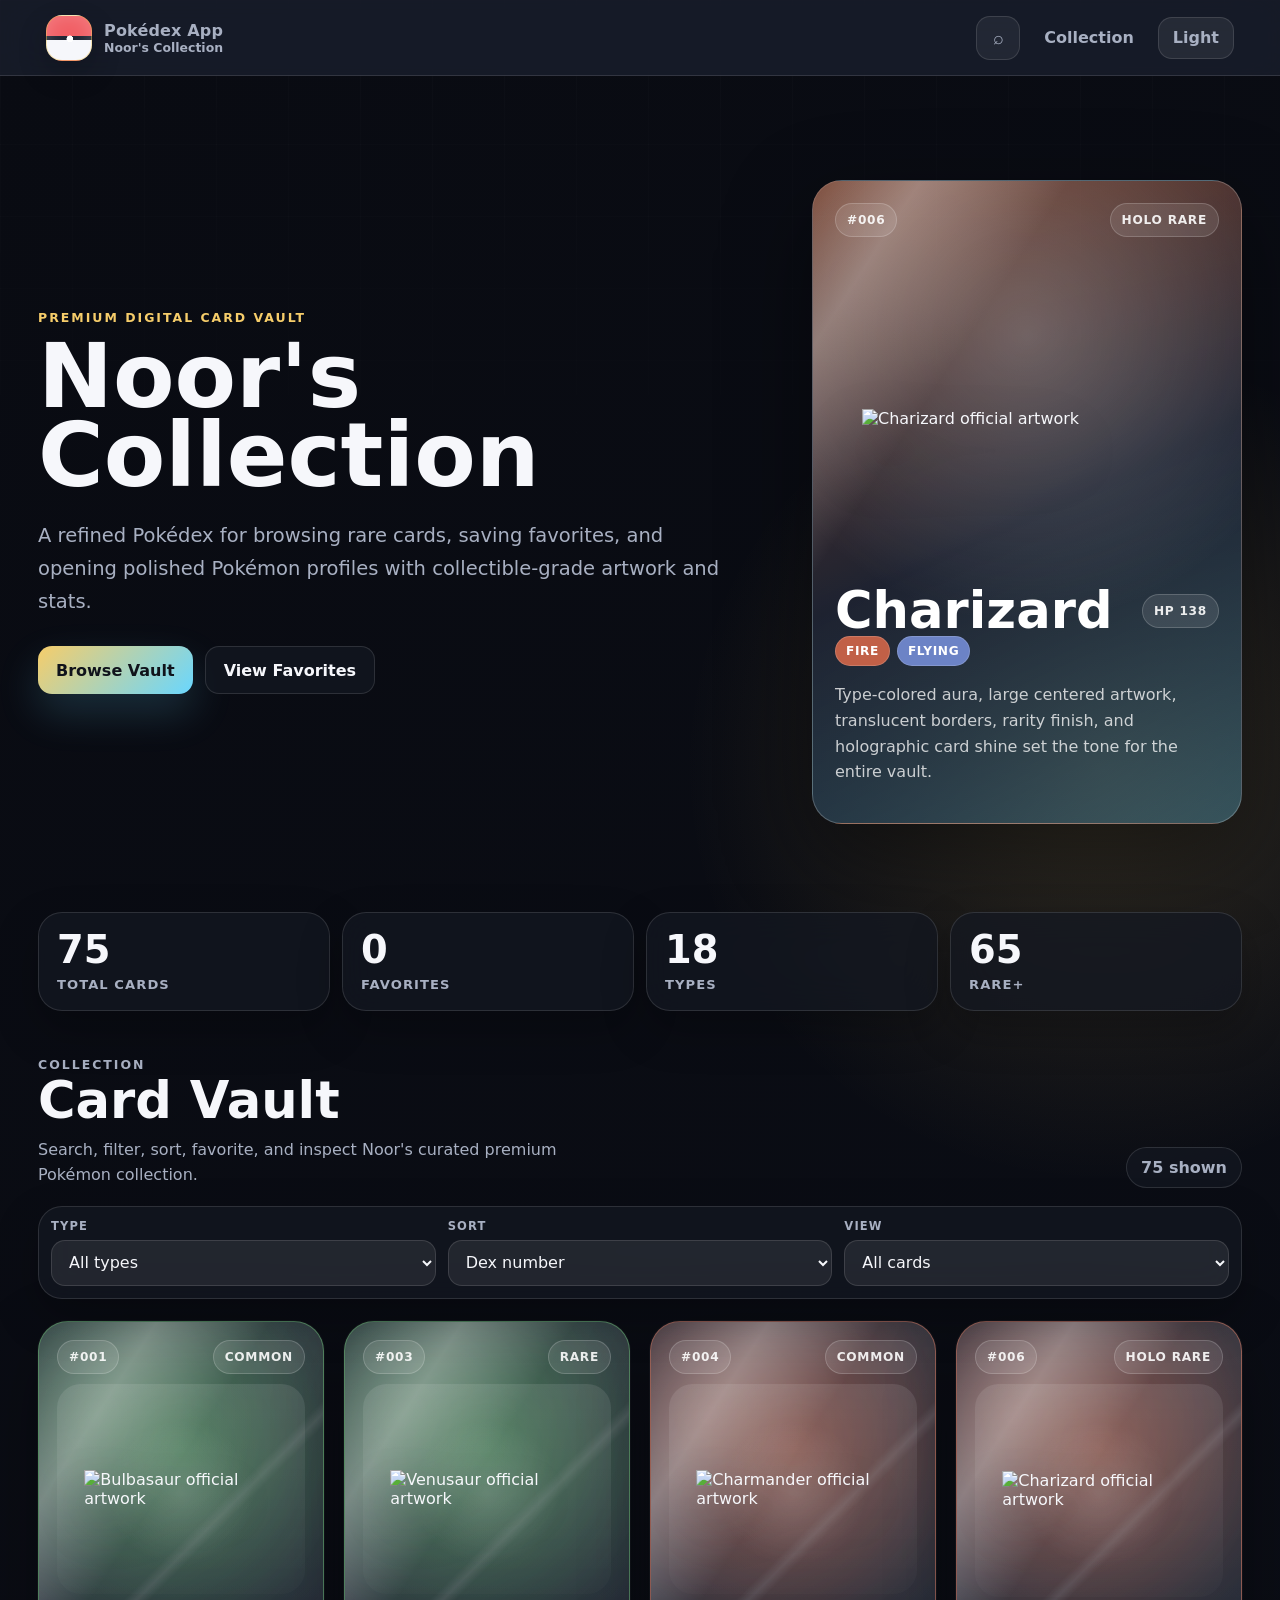
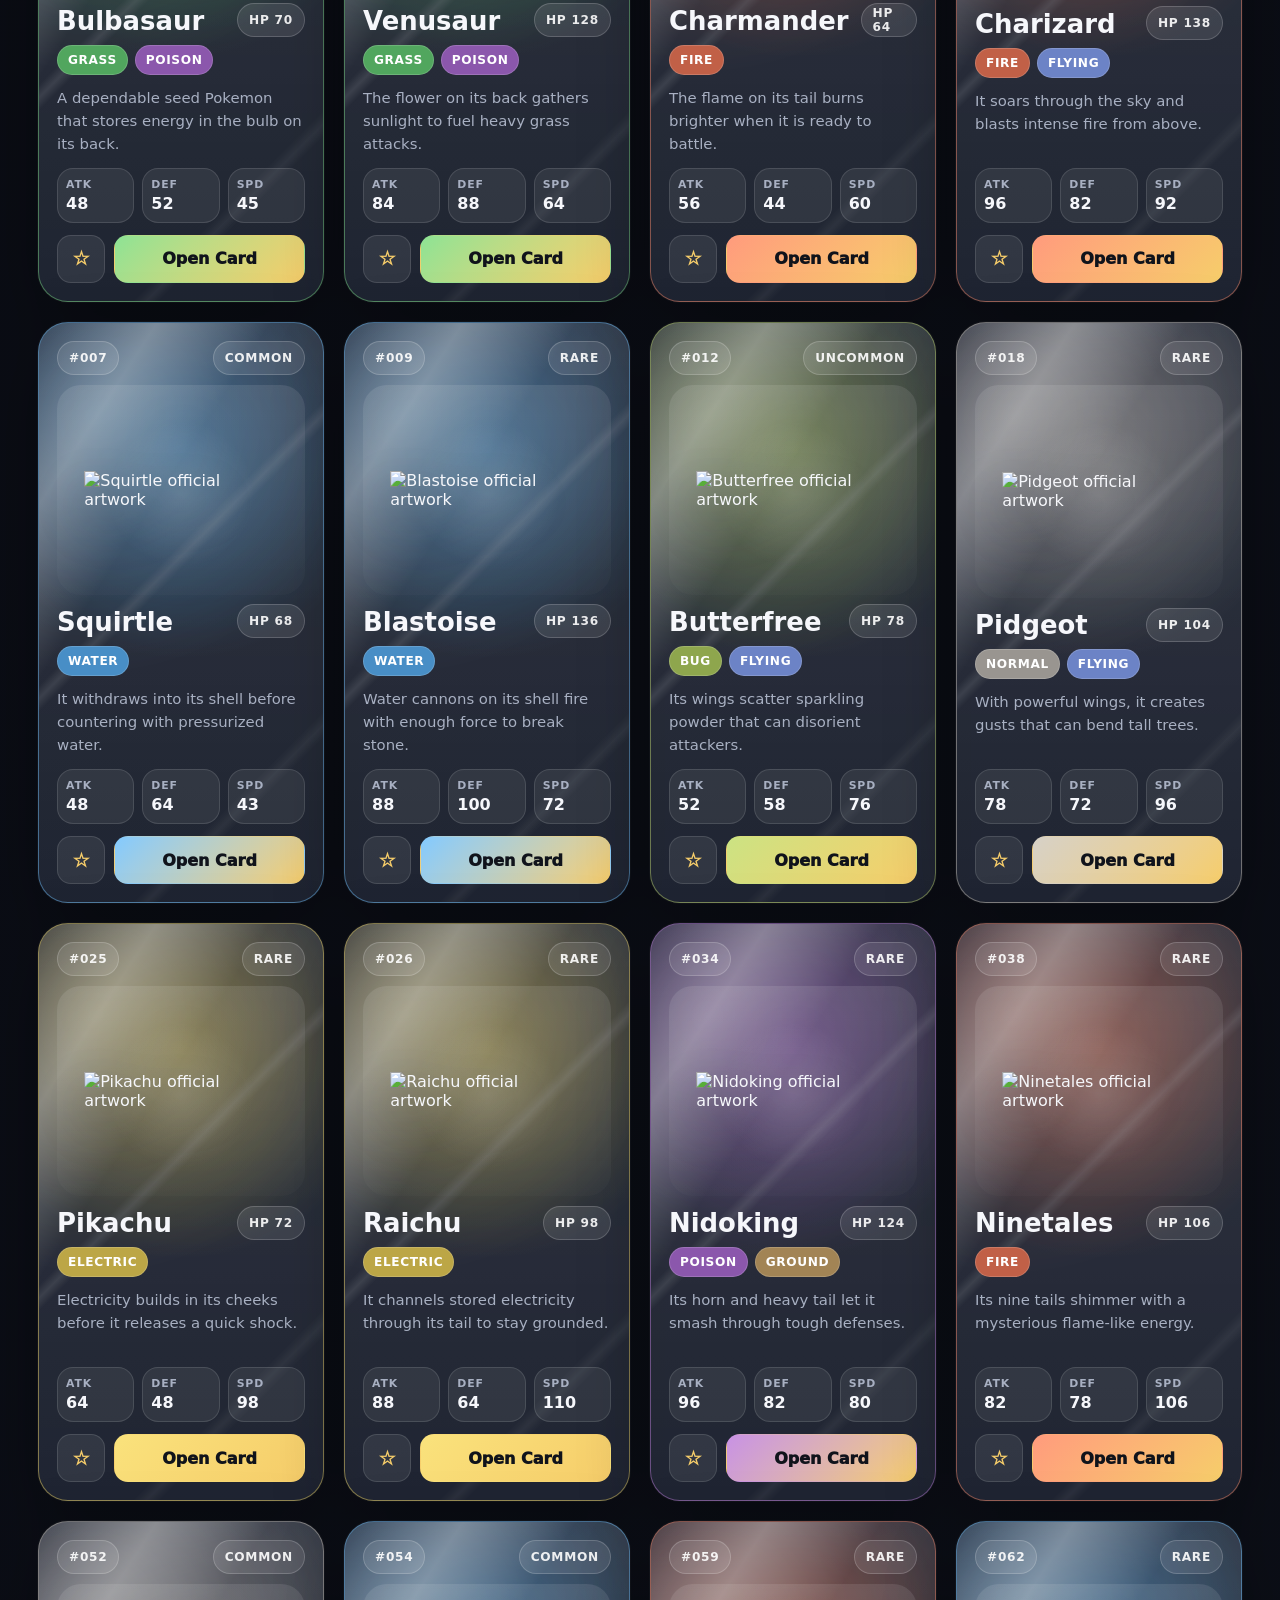
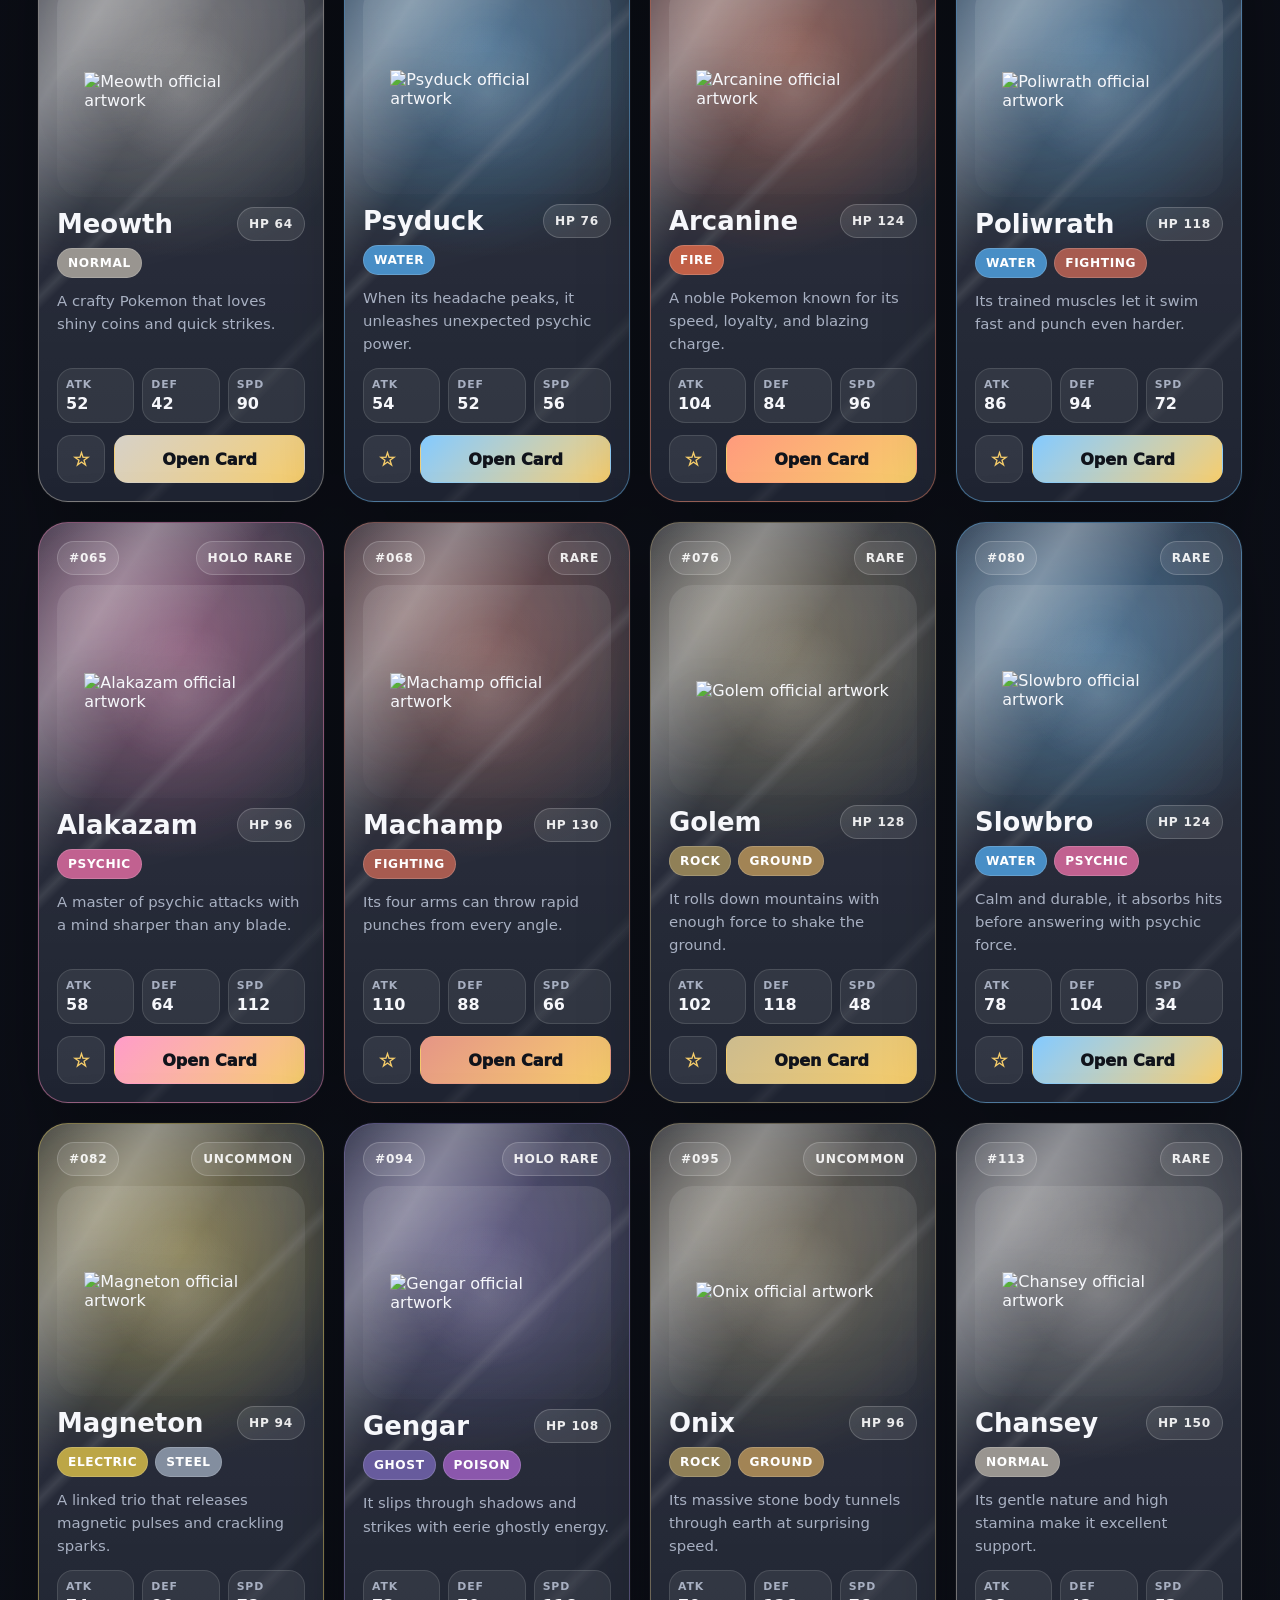
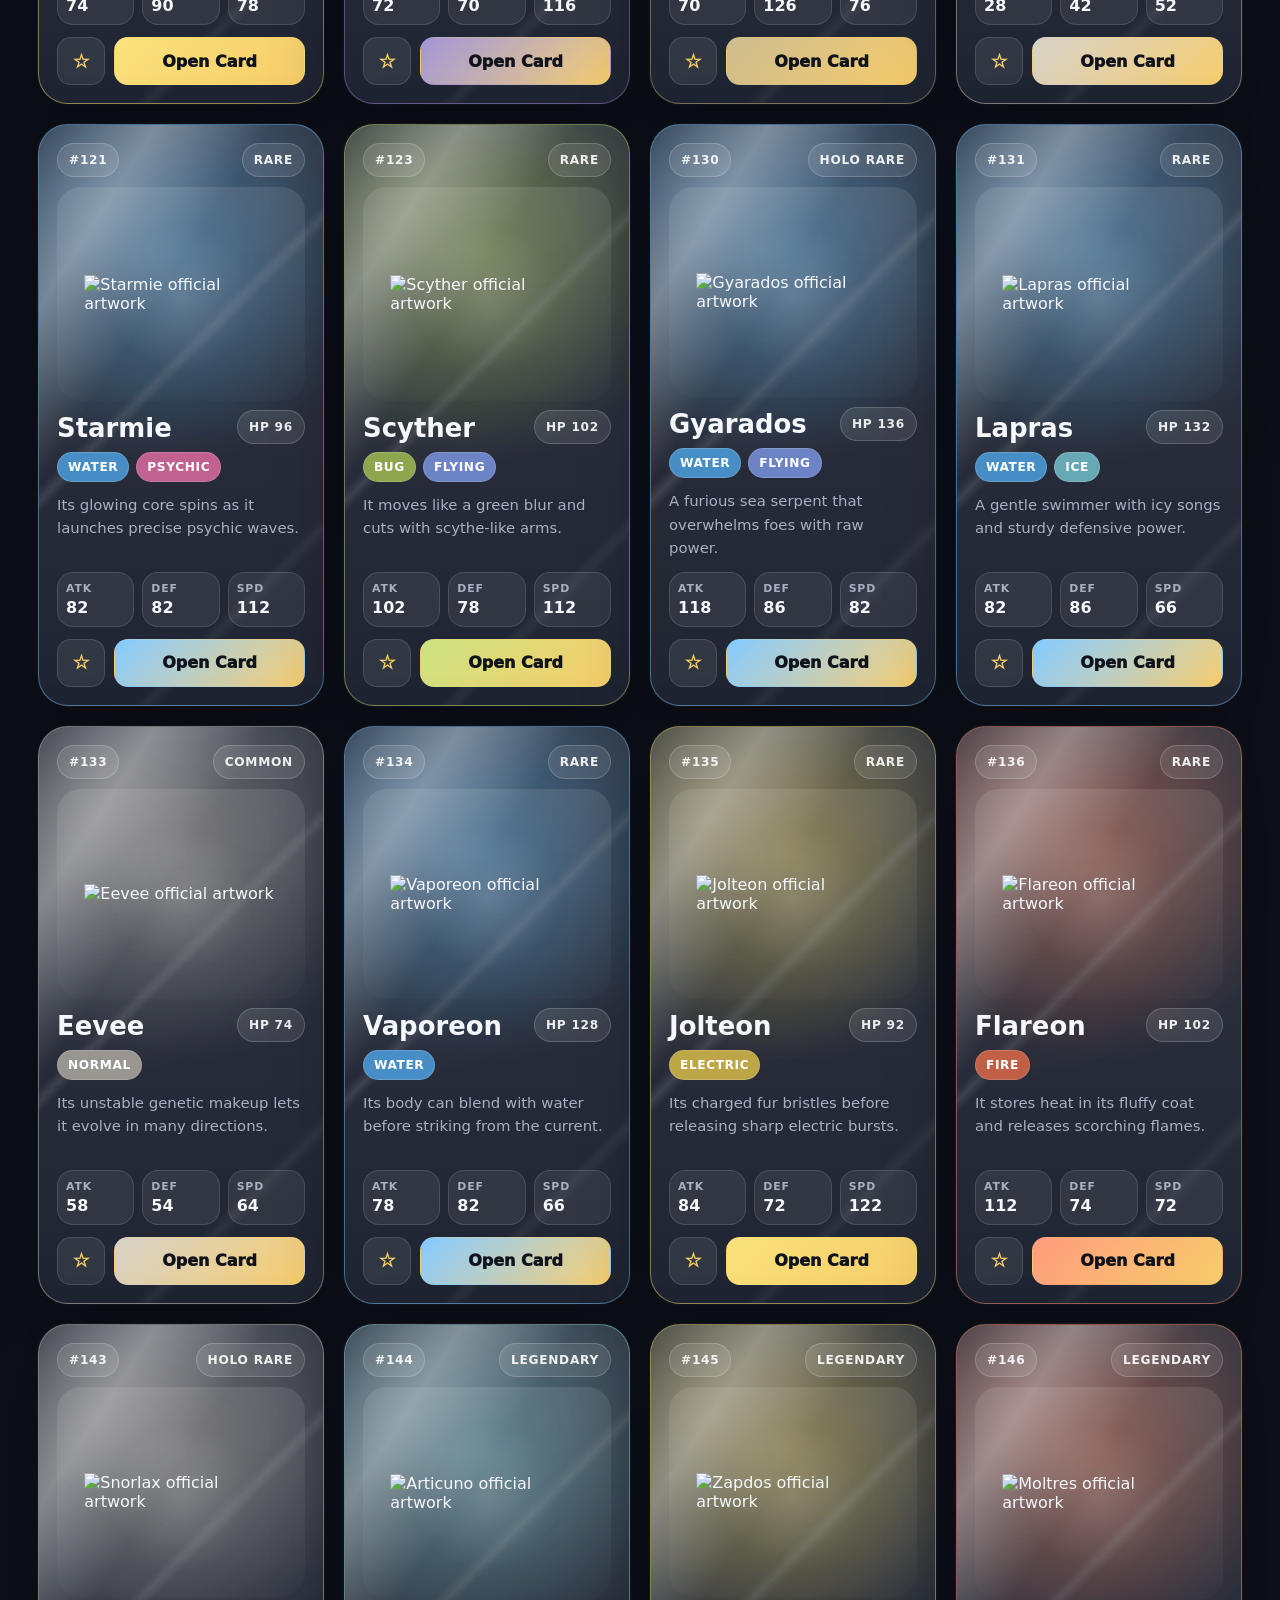
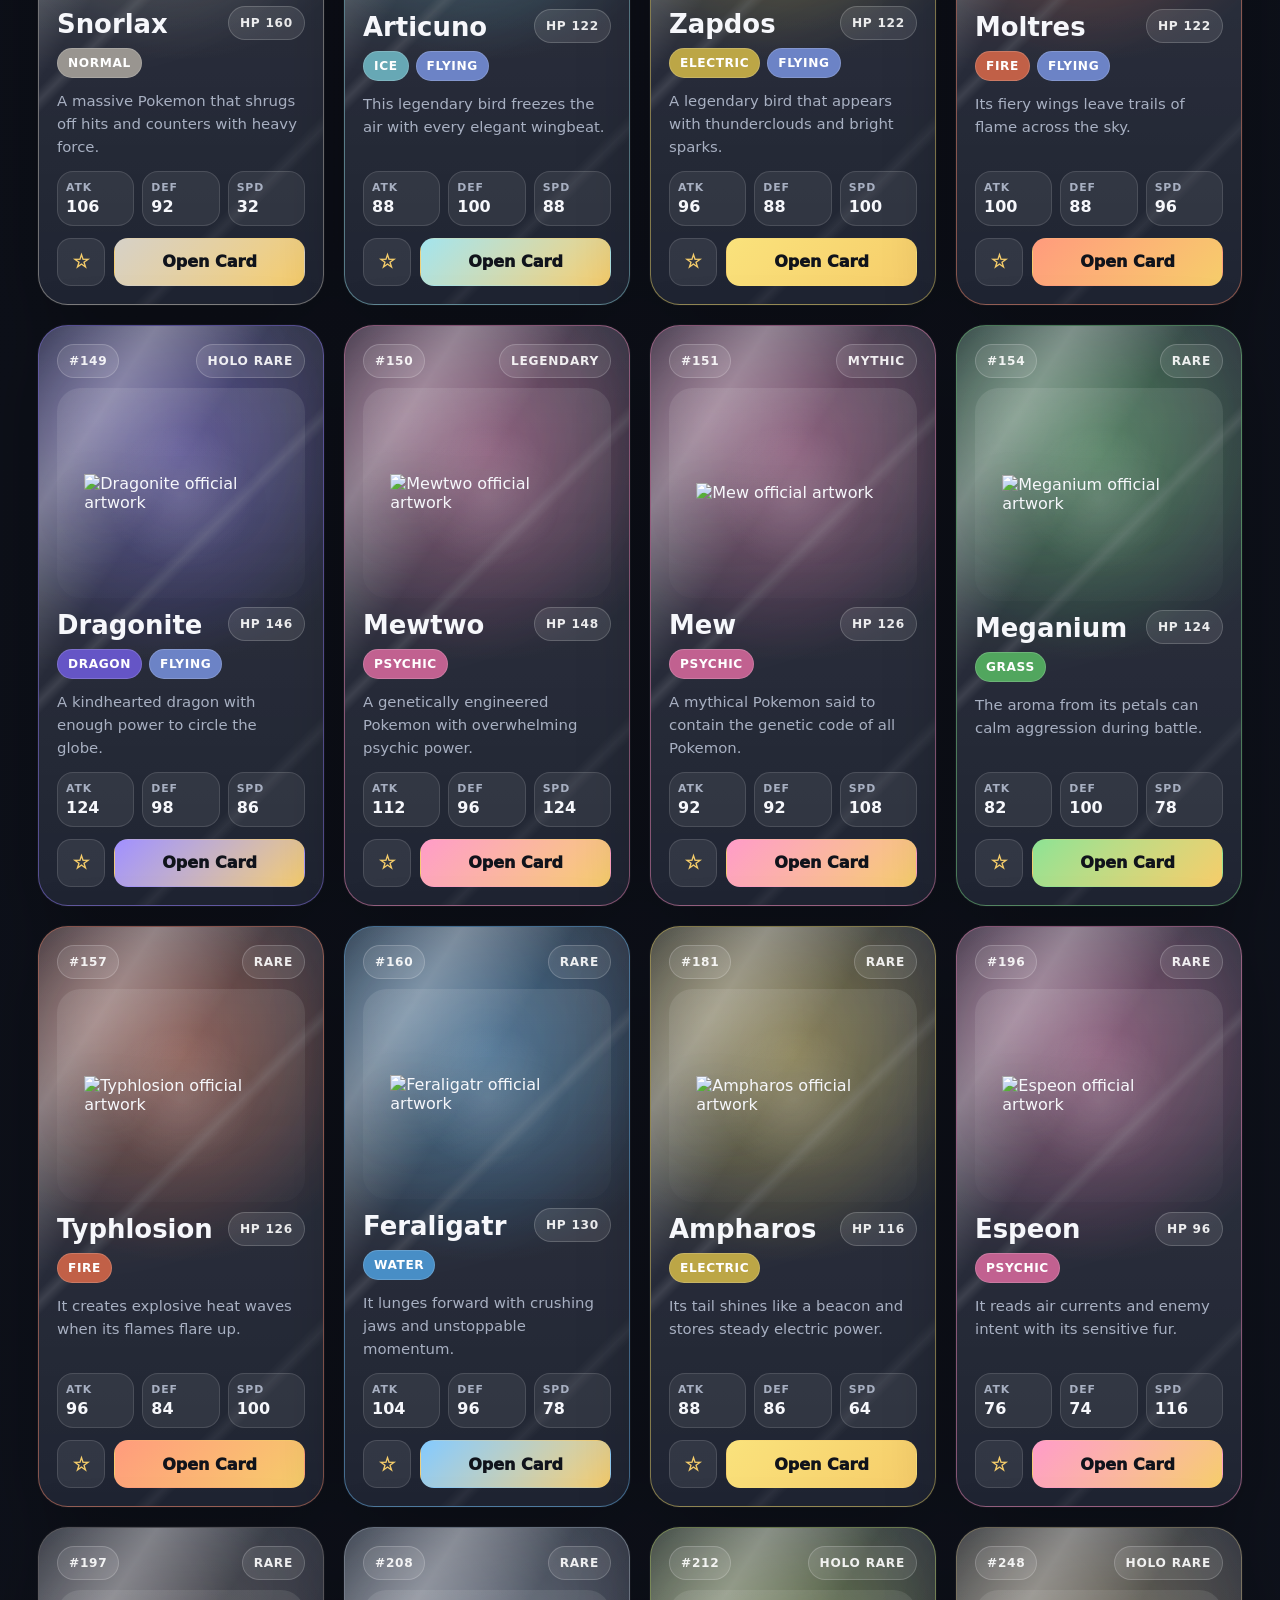
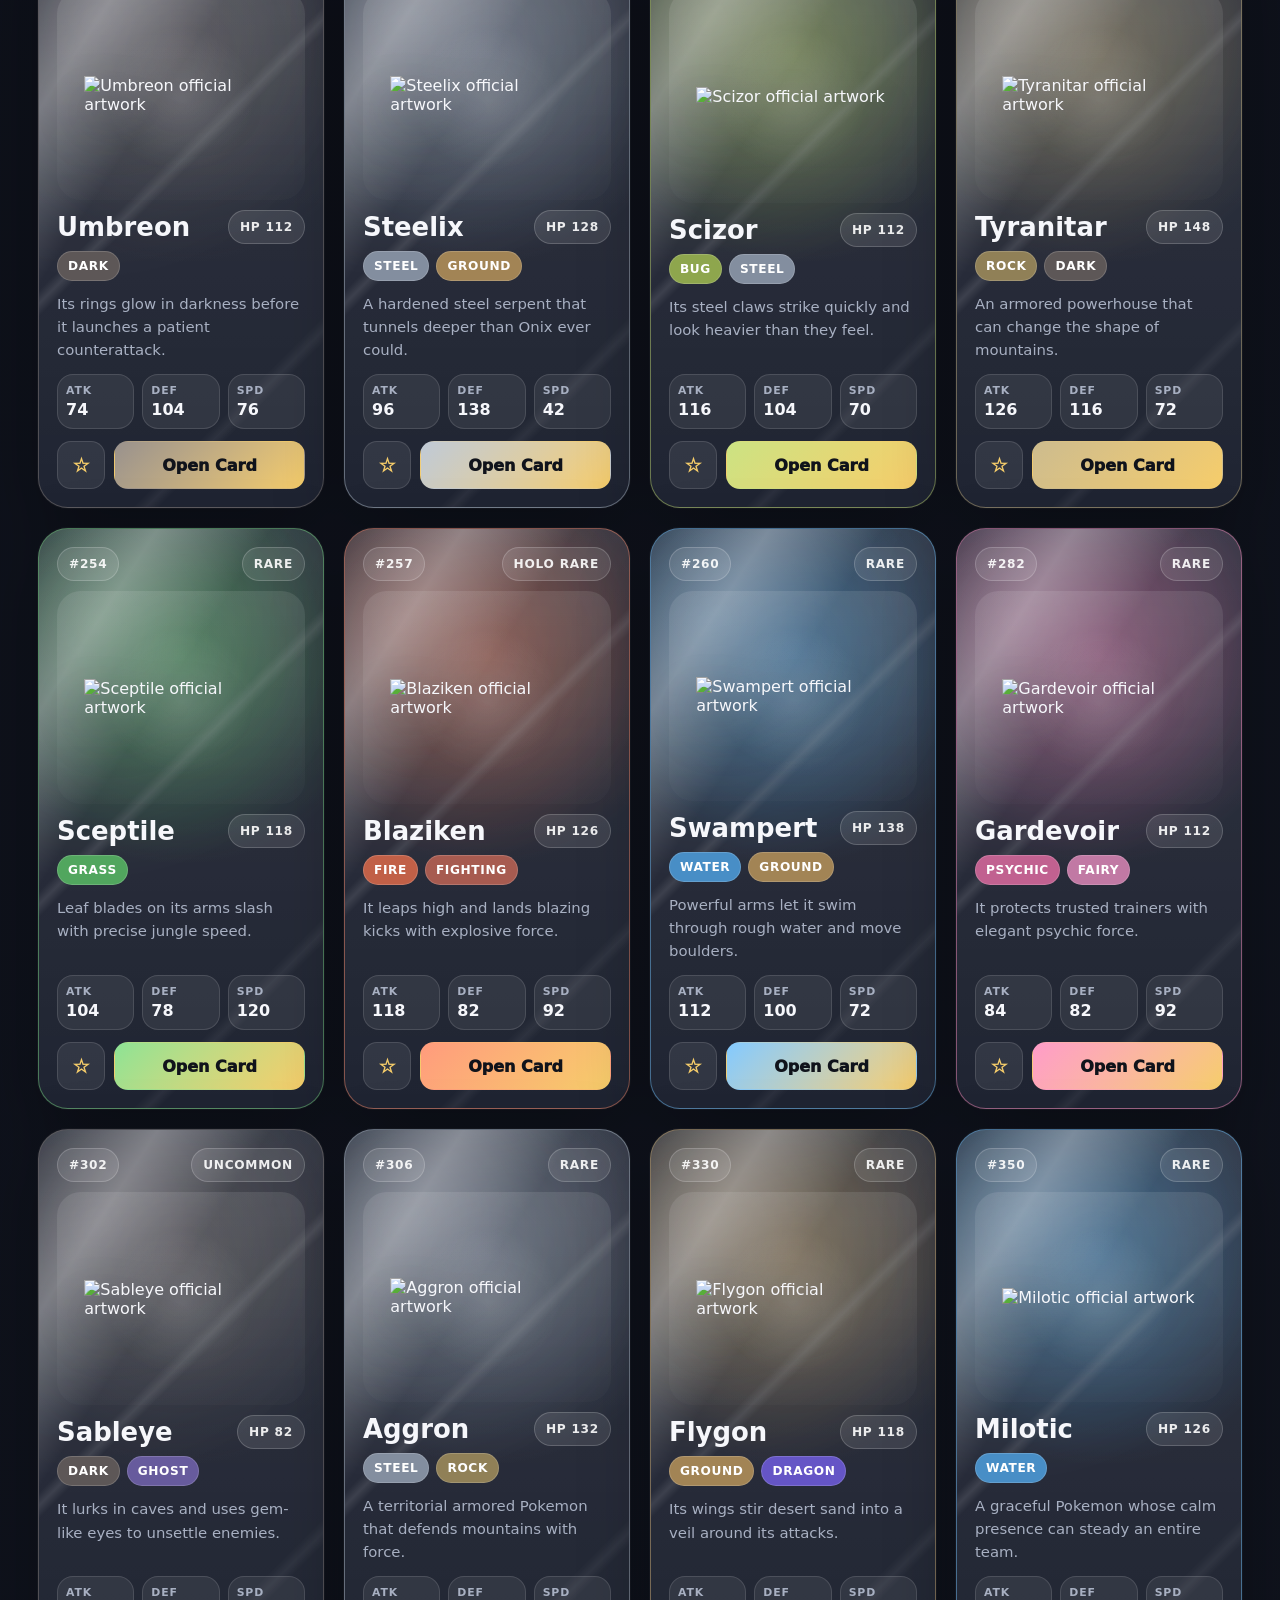
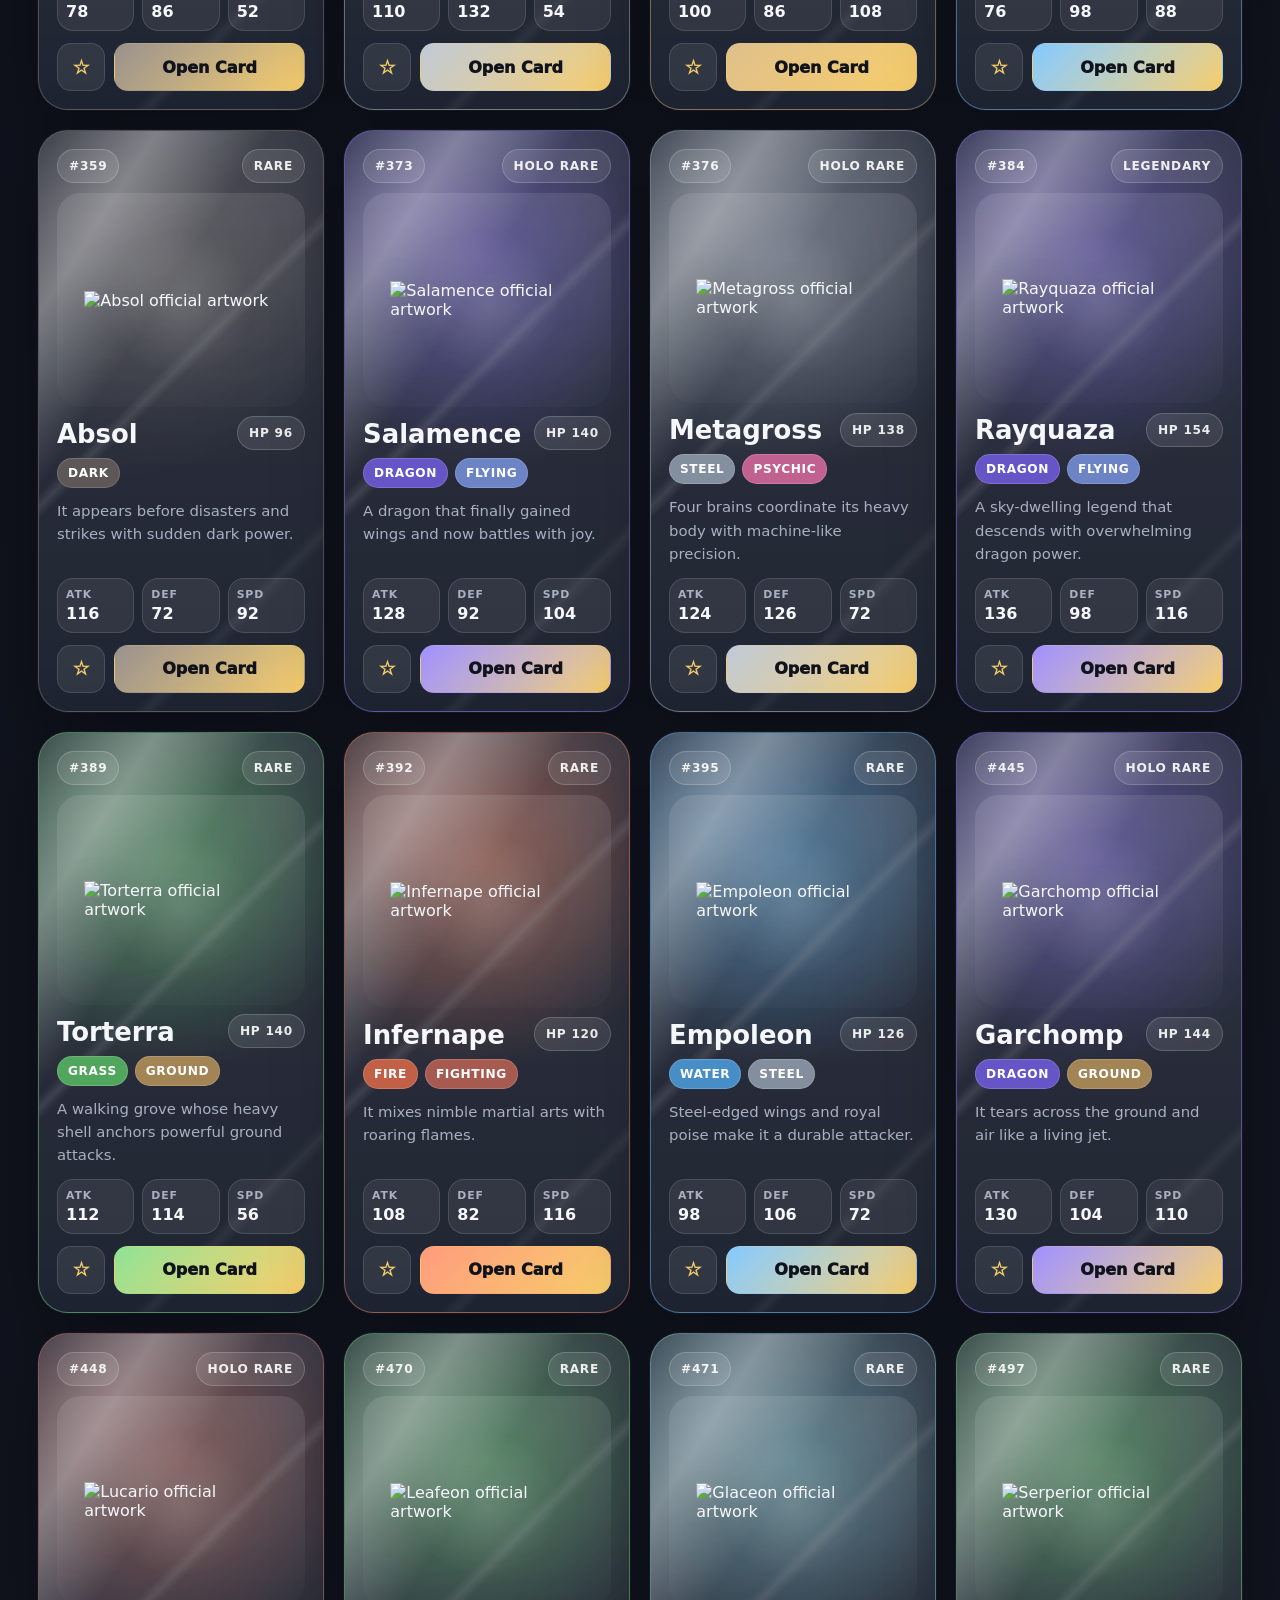
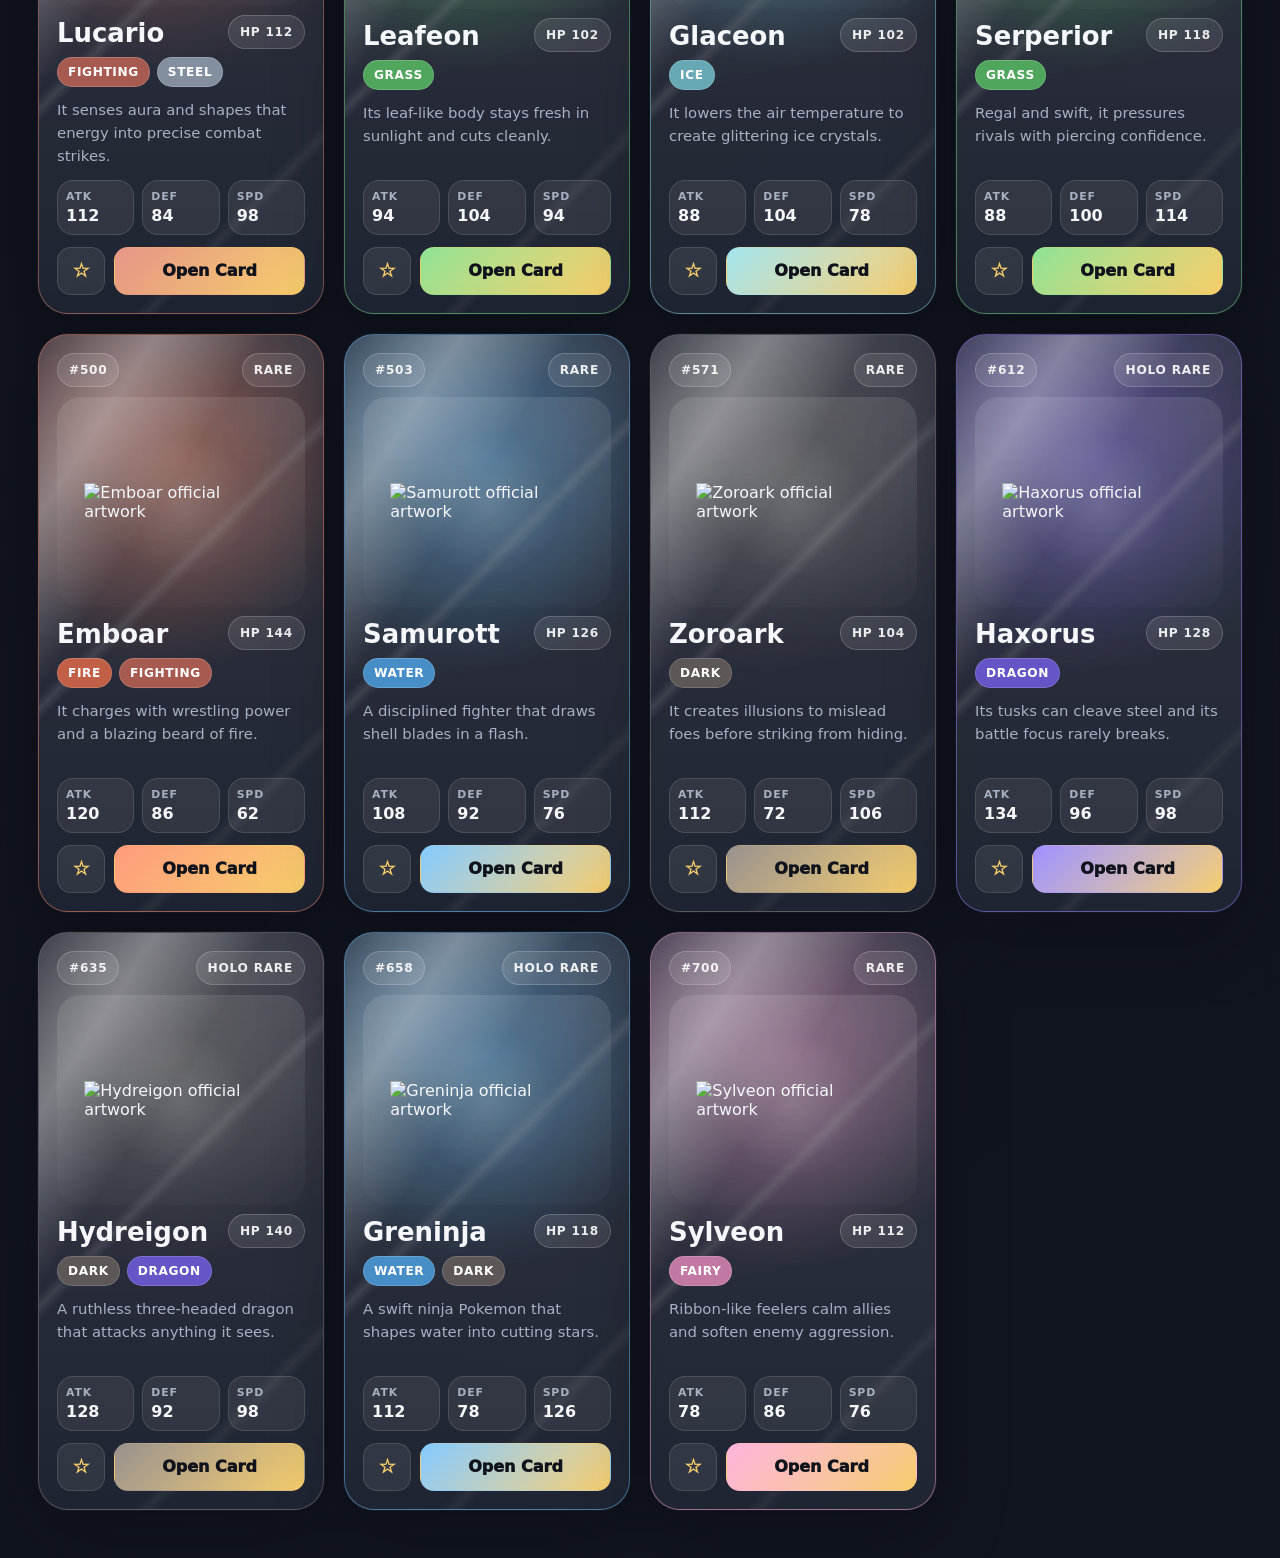
==== commit 6ee4ff51: "site-redesign" ====
--- a/index.html
+++ b/index.html
@@ -3,136 +3,1194 @@
 <head>
   <meta charset="UTF-8">
   <meta name="viewport" content="width=device-width, initial-scale=1.0">
-  <title>CardDex Battle Arena</title>
+  <meta name="color-scheme" content="dark light">
+  <title>Pokédex App - Noor's Collection</title>
   <link rel="preconnect" href="https://raw.githubusercontent.com">
-  <link rel="stylesheet" href="style.css">
+  <style>
+    :root {
+      --bg: #090b12;
+      --bg-2: #111520;
+      --surface: rgba(20, 24, 34, 0.72);
+      --surface-strong: rgba(28, 34, 48, 0.9);
+      --ink: #f6f7fb;
+      --muted: #a8b0c2;
+      --line: rgba(255, 255, 255, 0.12);
+      --line-strong: rgba(255, 255, 255, 0.22);
+      --gold: #f6cd6a;
+      --accent: #69d7ff;
+      --success: #71e8a6;
+      --danger: #ff6d8f;
+      --shadow: 0 28px 90px rgba(0, 0, 0, 0.42);
+      --soft-shadow: 0 18px 44px rgba(0, 0, 0, 0.25);
+      --radius-xl: 30px;
+      --radius-lg: 24px;
+      --radius-md: 16px;
+      --radius-sm: 12px;
+      --header-h: 76px;
+      --font: Inter, ui-sans-serif, system-ui, -apple-system, BlinkMacSystemFont, "Segoe UI", sans-serif;
+    }
+
+    body.light {
+      --bg: #f5f7fb;
+      --bg-2: #e8edf6;
+      --surface: rgba(255, 255, 255, 0.76);
+      --surface-strong: rgba(255, 255, 255, 0.94);
+      --ink: #141822;
+      --muted: #657084;
+      --line: rgba(20, 24, 34, 0.12);
+      --line-strong: rgba(20, 24, 34, 0.22);
+      --shadow: 0 28px 86px rgba(47, 58, 80, 0.18);
+      --soft-shadow: 0 18px 42px rgba(47, 58, 80, 0.12);
+    }
+
+    * { box-sizing: border-box; }
+    html { scroll-behavior: smooth; }
+
+    body {
+      margin: 0;
+      min-height: 100vh;
+      color: var(--ink);
+      font-family: var(--font);
+      background:
+        radial-gradient(circle at 16% -8%, rgba(105, 215, 255, 0.22), transparent 28rem),
+        radial-gradient(circle at 86% 6%, rgba(246, 205, 106, 0.16), transparent 26rem),
+        linear-gradient(145deg, var(--bg), var(--bg-2));
+    }
+
+    body::before {
+      content: "";
+      position: fixed;
+      inset: 0;
+      z-index: -1;
+      pointer-events: none;
+      opacity: 0.5;
+      background-image:
+        linear-gradient(rgba(255,255,255,0.035) 1px, transparent 1px),
+        linear-gradient(90deg, rgba(255,255,255,0.035) 1px, transparent 1px);
+      background-size: 72px 72px;
+      mask-image: linear-gradient(to bottom, black, transparent 72%);
+    }
+
+    button, input, select { font: inherit; }
+
+    button {
+      border: 1px solid var(--line);
+      border-radius: 14px;
+      color: var(--ink);
+      background: rgba(255, 255, 255, 0.07);
+      cursor: pointer;
+      transition: transform 180ms ease, border-color 180ms ease, background 180ms ease, box-shadow 180ms ease;
+    }
+
+    button:hover { transform: translateY(-1px); border-color: var(--line-strong); }
+    button:active { transform: translateY(0) scale(0.98); }
+
+    .site-header {
+      position: sticky;
+      top: 0;
+      z-index: 50;
+      min-height: var(--header-h);
+      display: flex;
+      align-items: center;
+      justify-content: space-between;
+      gap: 18px;
+      padding: 14px clamp(16px, 4vw, 46px);
+      border-bottom: 1px solid var(--line);
+      background: color-mix(in srgb, var(--surface-strong) 78%, transparent);
+      backdrop-filter: blur(22px) saturate(145%);
+    }
+
+    .brand {
+      display: inline-flex;
+      align-items: center;
+      gap: 12px;
+      color: inherit;
+      text-decoration: none;
+      min-width: 0;
+    }
+
+    .brand-mark {
+      width: 46px;
+      height: 46px;
+      flex: 0 0 auto;
+      border: 1px solid rgba(246, 205, 106, 0.5);
+      border-radius: 16px;
+      background:
+        radial-gradient(circle at 52% 52%, #fff 0 10%, transparent 11%),
+        linear-gradient(#f15f65 0 46%, #202634 46% 54%, #f6f7fb 54%);
+      box-shadow: inset 0 0 18px rgba(255, 255, 255, 0.2), 0 12px 30px rgba(0,0,0,0.18);
+    }
+
+    .brand strong, .brand span { display: block; }
+    .brand strong { font-size: 1rem; letter-spacing: 0.01em; }
+    .brand span { color: var(--muted); font-size: 0.78rem; font-weight: 750; }
+
+    .header-actions {
+      display: flex;
+      align-items: center;
+      gap: 10px;
+    }
+
+    .nav-search {
+      position: relative;
+      display: grid;
+      grid-template-columns: 42px 0 0;
+      align-items: center;
+      gap: 0;
+      min-height: 42px;
+      overflow: hidden;
+      border: 1px solid var(--line);
+      border-radius: 14px;
+      background: rgba(255,255,255,0.06);
+      transition: grid-template-columns 220ms ease, border-color 180ms ease, background 180ms ease;
+    }
+
+    body.light .nav-search { background: rgba(20,24,34,0.04); }
+
+    .nav-search.open {
+      grid-template-columns: 42px minmax(160px, 280px) 38px;
+      border-color: var(--line-strong);
+      background: var(--surface);
+    }
+
+    .search-toggle,
+    .search-clear {
+      width: 42px;
+      height: 42px;
+      border: 0;
+      border-radius: 13px;
+      background: transparent;
+      box-shadow: none;
+      color: var(--muted);
+      font-size: 1.12rem;
+    }
+
+    .search-clear {
+      width: 38px;
+      opacity: 0;
+      pointer-events: none;
+      transition: opacity 160ms ease;
+    }
+
+    .nav-search.open .search-clear {
+      opacity: 1;
+      pointer-events: auto;
+    }
+
+    .nav-search input {
+      min-width: 0;
+      height: 42px;
+      min-height: 42px;
+      border: 0;
+      border-radius: 0;
+      padding: 0;
+      opacity: 0;
+      background: transparent;
+      box-shadow: none;
+      transition: opacity 160ms ease, padding 160ms ease;
+    }
+
+    .nav-search.open input {
+      padding: 0 8px 0 0;
+      opacity: 1;
+    }
+
+    .nav-search input:focus {
+      border-color: transparent;
+      box-shadow: none;
+    }
+
+    .nav-link, .theme-toggle {
+      min-height: 42px;
+      display: inline-flex;
+      align-items: center;
+      justify-content: center;
+      padding: 0 14px;
+      color: var(--muted);
+      text-decoration: none;
+      border-radius: 14px;
+      font-weight: 800;
+    }
+
+    .nav-link:hover, .theme-toggle:hover { color: var(--ink); background: rgba(255,255,255,0.08); }
+    body.light .nav-link:hover, body.light .theme-toggle:hover { background: rgba(20,24,34,0.06); }
+
+    main {
+      width: min(1500px, 100%);
+      margin: 0 auto;
+      padding: 26px clamp(14px, 3vw, 38px) 48px;
+    }
+
+    .hero {
+      min-height: calc(100vh - var(--header-h) - 24px);
+      display: grid;
+      grid-template-columns: minmax(0, 1fr) minmax(310px, 430px);
+      align-items: center;
+      gap: clamp(24px, 5vw, 72px);
+      padding: clamp(22px, 5vw, 56px) 0;
+    }
+
+    .eyebrow {
+      margin: 0 0 12px;
+      color: var(--gold);
+      font-size: 0.78rem;
+      font-weight: 900;
+      letter-spacing: 0.16em;
+      text-transform: uppercase;
+    }
+
+    h1 {
+      max-width: 900px;
+      margin: 0;
+      font-size: clamp(2.7rem, 7vw, 7.2rem);
+      line-height: 0.88;
+      letter-spacing: 0;
+    }
+
+    .hero-copy {
+      max-width: 690px;
+      margin: 24px 0 0;
+      color: var(--muted);
+      font-size: clamp(1rem, 1.7vw, 1.22rem);
+      line-height: 1.7;
+    }
+
+    .hero-actions {
+      display: flex;
+      flex-wrap: wrap;
+      gap: 12px;
+      margin-top: 28px;
+    }
+
+    .primary-btn, .ghost-btn {
+      min-height: 48px;
+      padding: 0 18px;
+      font-weight: 900;
+    }
+
+    .button-link {
+      display: inline-flex;
+      align-items: center;
+      justify-content: center;
+      border-radius: 14px;
+      text-decoration: none;
+    }
+
+    .primary-btn {
+      color: #10131b;
+      background: linear-gradient(135deg, #f6cd6a, #69d7ff);
+      border-color: rgba(255,255,255,0.3);
+      box-shadow: 0 18px 42px rgba(105, 215, 255, 0.18);
+    }
+
+    .ghost-btn { background: var(--surface); }
+
+    .featured-card {
+      position: relative;
+      isolation: isolate;
+      min-height: 590px;
+      overflow: hidden;
+      border: 1px solid var(--line-strong);
+      border-radius: var(--radius-xl);
+      padding: 22px;
+      background:
+        radial-gradient(circle at 50% 24%, rgba(255,255,255,0.26), transparent 18rem),
+        linear-gradient(155deg, rgba(255, 123, 68, 0.42), rgba(31, 36, 51, 0.92) 52%, rgba(105, 215, 255, 0.28));
+      box-shadow: var(--shadow);
+    }
+
+    .featured-card::before, .pokemon-card::before {
+      content: "";
+      position: absolute;
+      inset: -45%;
+      z-index: -1;
+      background: linear-gradient(115deg, transparent 38%, rgba(255,255,255,0.32), transparent 58%);
+      transform: translateX(-35%) rotate(8deg);
+      transition: transform 550ms ease;
+    }
+
+    .featured-card:hover::before, .pokemon-card:hover::before { transform: translateX(35%) rotate(8deg); }
+
+    .featured-head, .card-head {
+      display: flex;
+      align-items: center;
+      justify-content: space-between;
+      gap: 12px;
+    }
+
+    .dex-no, .rarity-badge, .hp-badge {
+      min-height: 34px;
+      display: inline-flex;
+      align-items: center;
+      border: 1px solid rgba(255,255,255,0.18);
+      border-radius: 999px;
+      padding: 0 11px;
+      background: rgba(255,255,255,0.1);
+      color: rgba(255,255,255,0.9);
+      font-size: 0.76rem;
+      font-weight: 900;
+      letter-spacing: 0.06em;
+      text-transform: uppercase;
+    }
+
+    body.light .featured-card .dex-no,
+    body.light .featured-card .rarity-badge,
+    body.light .featured-card .hp-badge { color: #fff; }
+
+    .featured-art {
+      min-height: 318px;
+      display: grid;
+      place-items: center;
+      margin: 22px 0 8px;
+    }
+
+    .featured-art img {
+      width: min(330px, 78vw);
+      filter: drop-shadow(0 32px 34px rgba(0,0,0,0.38));
+      animation: floatCard 5s ease-in-out infinite;
+    }
+
+    @keyframes floatCard {
+      50% { transform: translateY(-12px) rotate(1deg); }
+    }
+
+    .featured-card h2 {
+      margin: 0;
+      color: #fff;
+      font-size: clamp(2rem, 4vw, 3.2rem);
+      line-height: 1;
+    }
+
+    .featured-card p {
+      color: rgba(255,255,255,0.76);
+      line-height: 1.6;
+    }
+
+    .stats-strip {
+      display: grid;
+      grid-template-columns: repeat(4, minmax(0, 1fr));
+      gap: 12px;
+      margin: 10px 0 34px;
+    }
+
+    .vault-stat, .toolbar, .empty-state {
+      border: 1px solid var(--line);
+      border-radius: var(--radius-lg);
+      background: var(--surface);
+      box-shadow: var(--soft-shadow);
+      backdrop-filter: blur(18px);
+    }
+
+    .vault-stat {
+      padding: 18px;
+    }
+
+    .vault-stat strong {
+      display: block;
+      font-size: clamp(1.6rem, 3vw, 2.6rem);
+      line-height: 1;
+    }
+
+    .vault-stat span {
+      display: block;
+      margin-top: 8px;
+      color: var(--muted);
+      font-weight: 800;
+      font-size: 0.82rem;
+      text-transform: uppercase;
+      letter-spacing: 0.08em;
+    }
+
+    .section-head {
+      display: flex;
+      align-items: end;
+      justify-content: space-between;
+      gap: 18px;
+      margin: 0 0 18px;
+    }
+
+    .section-head h2 {
+      margin: 0;
+      font-size: clamp(2rem, 4vw, 3.4rem);
+      line-height: 1;
+    }
+
+    .section-head p {
+      max-width: 560px;
+      margin: 10px 0 0;
+      color: var(--muted);
+      line-height: 1.6;
+    }
+
+    .count-pill {
+      white-space: nowrap;
+      border: 1px solid var(--line);
+      border-radius: 999px;
+      padding: 10px 14px;
+      color: var(--muted);
+      background: var(--surface);
+      font-weight: 850;
+    }
+
+    .toolbar {
+      position: sticky;
+      top: calc(var(--header-h) + 10px);
+      z-index: 20;
+      display: grid;
+      grid-template-columns: repeat(3, minmax(150px, 1fr));
+      gap: 12px;
+      margin-bottom: 22px;
+      padding: 12px;
+    }
+
+    .field {
+      display: grid;
+      gap: 7px;
+      min-width: 0;
+    }
+
+    .field span {
+      color: var(--muted);
+      font-size: 0.72rem;
+      font-weight: 900;
+      letter-spacing: 0.1em;
+      text-transform: uppercase;
+    }
+
+    input, select {
+      width: 100%;
+      min-height: 46px;
+      border: 1px solid var(--line);
+      border-radius: 14px;
+      outline: none;
+      color: var(--ink);
+      background: rgba(255,255,255,0.08);
+      padding: 0 13px;
+    }
+
+    body.light input, body.light select { background: rgba(20,24,34,0.04); }
+    body.light .nav-search input { background: transparent; }
+    input:focus, select:focus { border-color: var(--accent); box-shadow: 0 0 0 4px rgba(105,215,255,0.13); }
+
+    .pokemon-grid {
+      display: grid;
+      grid-template-columns: repeat(auto-fill, minmax(282px, 1fr));
+      gap: 20px;
+    }
+
+    .pokemon-card {
+      --type: #69d7ff;
+      position: relative;
+      isolation: isolate;
+      min-height: 520px;
+      overflow: hidden;
+      display: flex;
+      flex-direction: column;
+      border: 1px solid color-mix(in srgb, var(--type) 38%, var(--line));
+      border-radius: var(--radius-xl);
+      padding: 18px;
+      background:
+        radial-gradient(circle at 50% 22%, color-mix(in srgb, var(--type) 32%, transparent), transparent 13rem),
+        linear-gradient(180deg, rgba(255,255,255,0.1), rgba(255,255,255,0.025)),
+        var(--surface-strong);
+      box-shadow: 0 0 0 1px rgba(255,255,255,0.03), 0 24px 70px rgba(0,0,0,0.28);
+      transition: transform 210ms ease, box-shadow 210ms ease, border-color 210ms ease;
+    }
+
+    .pokemon-card::after {
+      content: "";
+      position: absolute;
+      inset: 0;
+      z-index: -2;
+      opacity: 0.2;
+      background:
+        linear-gradient(135deg, transparent 0 28%, rgba(255,255,255,0.5) 29%, transparent 30% 52%, rgba(255,255,255,0.26) 53%, transparent 54%),
+        radial-gradient(circle at 20% 16%, var(--type), transparent 16rem);
+      background-size: 150% 150%, auto;
+      mix-blend-mode: screen;
+    }
+
+    .pokemon-card:hover {
+      transform: translateY(-8px);
+      border-color: color-mix(in srgb, var(--type) 72%, white);
+      box-shadow: 0 32px 86px color-mix(in srgb, var(--type) 18%, rgba(0,0,0,0.38));
+    }
+
+    .card-art {
+      flex: 1;
+      min-height: 210px;
+      display: grid;
+      place-items: center;
+      margin: 10px 0 2px;
+      border-radius: 24px;
+      background:
+        radial-gradient(circle at 50% 52%, rgba(255,255,255,0.15), transparent 44%),
+        linear-gradient(180deg, rgba(255,255,255,0.1), rgba(255,255,255,0.02));
+    }
+
+    .card-art img {
+      width: min(78%, 230px);
+      max-height: 230px;
+      object-fit: contain;
+      filter: drop-shadow(0 22px 24px rgba(0,0,0,0.34));
+      transition: transform 220ms ease;
+    }
+
+    .pokemon-card:hover .card-art img { transform: scale(1.05); }
+
+    .pokemon-card h3 {
+      margin: 10px 0 9px;
+      font-size: 1.62rem;
+      letter-spacing: 0;
+    }
+
+    .type-row {
+      display: flex;
+      flex-wrap: wrap;
+      gap: 7px;
+    }
+
+    .type-chip {
+      min-height: 30px;
+      display: inline-flex;
+      align-items: center;
+      border: 1px solid rgba(255,255,255,0.16);
+      border-radius: 999px;
+      padding: 0 10px;
+      color: #fff;
+      background: color-mix(in srgb, var(--chip) 72%, #202432);
+      font-size: 0.76rem;
+      font-weight: 900;
+      letter-spacing: 0.05em;
+      text-transform: uppercase;
+    }
+
+    .card-copy {
+      min-height: 66px;
+      margin: 12px 0;
+      color: var(--muted);
+      font-size: 0.93rem;
+      line-height: 1.55;
+    }
+
+    .stat-chips {
+      display: grid;
+      grid-template-columns: repeat(3, 1fr);
+      gap: 8px;
+      margin-top: auto;
+    }
+
+    .stat-chip {
+      min-width: 0;
+      border: 1px solid var(--line);
+      border-radius: 16px;
+      padding: 9px 8px;
+      background: rgba(255,255,255,0.07);
+    }
+
+    .stat-chip span {
+      display: block;
+      color: var(--muted);
+      font-size: 0.68rem;
+      font-weight: 900;
+      letter-spacing: 0.08em;
+      text-transform: uppercase;
+    }
+
+    .stat-chip strong {
+      display: block;
+      margin-top: 3px;
+      font-size: 1rem;
+    }
+
+    .card-actions {
+      display: grid;
+      grid-template-columns: 48px 1fr;
+      gap: 9px;
+      margin-top: 12px;
+    }
+
+    .favorite-btn, .details-btn {
+      min-height: 48px;
+      font-weight: 950;
+      background: rgba(255,255,255,0.08);
+    }
+
+    .favorite-btn {
+      font-size: 1.2rem;
+      color: var(--gold);
+    }
+
+    .favorite-btn.active {
+      background: rgba(246,205,106,0.16);
+      border-color: rgba(246,205,106,0.5);
+      box-shadow: 0 0 32px rgba(246,205,106,0.15);
+    }
+
+    .details-btn {
+      color: #10131b;
+      border-color: transparent;
+      background: linear-gradient(135deg, color-mix(in srgb, var(--type) 74%, white), #f6cd6a);
+    }
+
+    .empty-state {
+      grid-column: 1 / -1;
+      min-height: 260px;
+      display: grid;
+      place-items: center;
+      padding: 34px;
+      color: var(--muted);
+      font-weight: 850;
+      text-align: center;
+    }
+
+    .modal {
+      width: min(980px, calc(100vw - 28px));
+      border: 1px solid var(--line-strong);
+      border-radius: var(--radius-xl);
+      padding: 0;
+      color: var(--ink);
+      background: var(--surface-strong);
+      box-shadow: var(--shadow);
+      backdrop-filter: blur(24px);
+    }
+
+    .modal::backdrop { background: rgba(0,0,0,0.68); backdrop-filter: blur(8px); }
+
+    .modal-layout {
+      display: grid;
+      grid-template-columns: minmax(280px, 0.9fr) minmax(0, 1.1fr);
+      gap: 0;
+      overflow: hidden;
+    }
+
+    .modal-art {
+      display: grid;
+      place-items: center;
+      min-height: 560px;
+      padding: 28px;
+      background:
+        radial-gradient(circle at 50% 35%, rgba(255,255,255,0.24), transparent 13rem),
+        linear-gradient(145deg, color-mix(in srgb, var(--type) 46%, #161a25), rgba(18,22,31,0.94));
+    }
+
+    .modal-art img {
+      width: min(360px, 82%);
+      filter: drop-shadow(0 34px 36px rgba(0,0,0,0.42));
+    }
+
+    .modal-body {
+      padding: 30px;
+    }
+
+    .modal-body h2 {
+      margin: 0 0 10px;
+      font-size: clamp(2.2rem, 5vw, 4rem);
+      line-height: 0.95;
+    }
+
+    .meta-grid {
+      display: grid;
+      grid-template-columns: repeat(2, minmax(0, 1fr));
+      gap: 10px;
+      margin: 20px 0;
+    }
+
+    .meta-card {
+      border: 1px solid var(--line);
+      border-radius: 18px;
+      padding: 12px;
+      background: rgba(255,255,255,0.07);
+    }
+
+    .meta-card span {
+      display: block;
+      color: var(--muted);
+      font-size: 0.72rem;
+      font-weight: 900;
+      letter-spacing: 0.08em;
+      text-transform: uppercase;
+    }
+
+    .meta-card strong {
+      display: block;
+      margin-top: 5px;
+      overflow-wrap: anywhere;
+    }
+
+    .modal-description {
+      color: var(--muted);
+      line-height: 1.7;
+    }
+
+    .close-modal {
+      position: absolute;
+      top: 14px;
+      right: 14px;
+      width: 44px;
+      height: 44px;
+      border-radius: 50%;
+      font-size: 1.4rem;
+      background: rgba(0,0,0,0.28);
+      color: #fff;
+    }
+
+    .grass { --type: #64d96f; }
+    .poison { --type: #b56bdb; }
+    .fire { --type: #ff784f; }
+    .flying { --type: #8aa8ff; }
+    .water { --type: #57b7ff; }
+    .bug { --type: #b9d957; }
+    .normal { --type: #c8c1b4; }
+    .electric { --type: #f8d84e; }
+    .ground { --type: #d5aa62; }
+    .psychic { --type: #ff79b5; }
+    .fighting { --type: #dc705b; }
+    .rock { --type: #bba466; }
+    .steel { --type: #a9b7c9; }
+    .ghost { --type: #8270c7; }
+    .ice { --type: #82dbe8; }
+    .dragon { --type: #8068ff; }
+    .dark { --type: #756b65; }
+    .fairy { --type: #ff9ad1; }
+
+    @media (max-width: 980px) {
+      .hero { grid-template-columns: 1fr; min-height: auto; }
+      .featured-card { min-height: 520px; }
+      .stats-strip { grid-template-columns: repeat(2, 1fr); }
+      .toolbar { grid-template-columns: repeat(2, minmax(0, 1fr)); }
+      .modal-layout { grid-template-columns: 1fr; }
+      .modal-art { min-height: 330px; }
+    }
+
+    @media (max-width: 640px) {
+      .site-header { align-items: flex-start; }
+      .brand span { display: none; }
+      .header-actions { gap: 6px; }
+      .nav-link { display: none; }
+      .nav-search.open {
+        grid-template-columns: 42px minmax(106px, 42vw) 38px;
+      }
+      main { padding-inline: 12px; }
+      h1 { font-size: clamp(2.55rem, 15vw, 4.5rem); }
+      .stats-strip, .toolbar, .meta-grid { grid-template-columns: 1fr; }
+      .section-head { display: block; }
+      .count-pill { display: inline-flex; margin-top: 14px; }
+      .pokemon-grid { grid-template-columns: minmax(0, 1fr); }
+      .pokemon-card { min-height: 500px; border-radius: 26px; }
+      .featured-card { border-radius: 26px; }
+    }
+  </style>
 </head>
 <body>
   <header class="site-header">
-    <a class="brand" href="#pokedex" aria-label="CardDex home">
-      <span class="pokeball-mark" aria-hidden="true"></span>
+    <a class="brand" href="#collection" aria-label="Noor's Collection home">
+      <span class="brand-mark" aria-hidden="true"></span>
       <span>
-        <strong>CardDex</strong>
-        <small>Pokémon Battle Cards</small>
+        <strong>Pokédex App</strong>
+        <span>Noor's Collection</span>
       </span>
     </a>
-
-    <nav class="top-nav" aria-label="Primary navigation">
-      <a href="#pokedex">Pokédex</a>
-      <a href="#battle-arena">Battle Arena</a>
-    </nav>
+    <div class="header-actions">
+      <form id="navSearch" class="nav-search" role="search" aria-label="Search Pokémon cards">
+        <button id="searchToggle" class="search-toggle" type="button" aria-label="Open search">⌕</button>
+        <input id="searchInput" type="search" aria-label="Search by name, ability, rarity, or type" autocomplete="off">
+        <button id="searchClear" class="search-clear" type="button" aria-label="Clear search">×</button>
+      </form>
+      <a class="nav-link" href="#collection">Collection</a>
+      <button id="themeToggle" class="theme-toggle" type="button" aria-label="Switch theme">Light</button>
+    </div>
   </header>
 
   <main>
     <section class="hero" aria-labelledby="pageTitle">
       <div>
-        <p class="eyebrow">Interactive CardDex</p>
-        <h1 id="pageTitle">Browse Pokémon cards and battle with their stats.</h1>
-        <p class="hero-copy">Search, filter, inspect details, then draw two cards into a fast turn-based Battle Arena.</p>
+        <p class="eyebrow">Premium Digital Card Vault</p>
+        <h1 id="pageTitle">Noor's Collection</h1>
+        <p class="hero-copy">A refined Pokédex for browsing rare cards, saving favorites, and opening polished Pokémon profiles with collectible-grade artwork and stats.</p>
+        <div class="hero-actions">
+          <a class="primary-btn button-link" href="#collection">Browse Vault</a>
+          <button id="heroFavoriteBtn" class="ghost-btn" type="button">View Favorites</button>
+        </div>
       </div>
-      <div class="hero-preview" aria-label="Featured Pokémon card">
-        <span>HP 138</span>
-        <img src="https://raw.githubusercontent.com/PokeAPI/sprites/master/sprites/pokemon/other/official-artwork/6.png" alt="Charizard artwork">
-        <strong>Charizard</strong>
-        <small>Fire / Flying</small>
+
+      <article class="featured-card" aria-label="Featured premium Pokémon card">
+        <div class="featured-head">
+          <span class="dex-no">#006</span>
+          <span class="rarity-badge">Holo Rare</span>
+        </div>
+        <div class="featured-art">
+          <img src="https://raw.githubusercontent.com/PokeAPI/sprites/master/sprites/pokemon/other/official-artwork/6.png" alt="Charizard official artwork">
+        </div>
+        <div class="featured-head">
+          <h2>Charizard</h2>
+          <span class="hp-badge">HP 138</span>
+        </div>
+        <div class="type-row" aria-label="Charizard types">
+          <span class="type-chip" style="--chip:#ff784f">Fire</span>
+          <span class="type-chip" style="--chip:#8aa8ff">Flying</span>
+        </div>
+        <p>Type-colored aura, large centered artwork, translucent borders, rarity finish, and holographic card shine set the tone for the entire vault.</p>
+      </article>
+    </section>
+
+    <section class="stats-strip" aria-label="Collection statistics">
+      <div class="vault-stat"><strong id="totalCount">0</strong><span>Total Cards</span></div>
+      <div class="vault-stat"><strong id="favoriteCount">0</strong><span>Favorites</span></div>
+      <div class="vault-stat"><strong id="typeCount">0</strong><span>Types</span></div>
+      <div class="vault-stat"><strong id="rareCount">0</strong><span>Rare+</span></div>
+    </section>
+
+    <section id="collection" aria-labelledby="collectionTitle">
+      <div class="section-head">
+        <div>
+          <p class="eyebrow">Collection</p>
+          <h2 id="collectionTitle">Card Vault</h2>
+          <p>Search, filter, sort, favorite, and inspect Noor's curated premium Pokémon collection.</p>
+        </div>
+        <div class="count-pill"><strong id="visibleCount">0</strong>&nbsp;shown</div>
       </div>
-    </section>
-
-    <section id="pokedex" class="section-panel" aria-labelledby="pokedexTitle">
-      <div class="section-heading">
-        <div>
-          <p class="eyebrow">Pokédex</p>
-          <h2 id="pokedexTitle">Card Collection</h2>
-        </div>
-        <p class="visible-count"><strong id="visibleCount">0</strong> Pokémon shown</p>
-      </div>
-
-      <div class="toolbar">
-        <label>
-          <span>Search</span>
-          <input id="searchInput" type="search" placeholder="Search by name">
-        </label>
-        <label>
+
+      <form class="toolbar" aria-label="Filter and sort Pokémon cards">
+        <label class="field">
           <span>Type</span>
           <select id="typeFilter"></select>
         </label>
-        <label>
+        <label class="field">
           <span>Sort</span>
-          <select id="sortFilter">
-            <option value="id">ID ascending</option>
+          <select id="sortSelect">
+            <option value="id">Dex number</option>
             <option value="name">Name A-Z</option>
             <option value="hp">HP highest</option>
             <option value="attack">Attack highest</option>
             <option value="speed">Speed highest</option>
+            <option value="rarity">Rarity tier</option>
           </select>
         </label>
-      </div>
-
-      <div id="pokemonGrid" class="pokemon-grid"></div>
-    </section>
-
-    <section id="battle-arena" class="section-panel battle-section" aria-labelledby="battleTitle">
-      <div class="section-heading">
-        <div>
-          <p class="eyebrow">Battle Arena</p>
-          <h2 id="battleTitle">Pokémon Card Battle Game</h2>
-        </div>
-        <strong id="battleWinner" class="winner-banner">Draw cards to begin</strong>
-      </div>
-
-      <div class="arena-board">
-        <article class="combat-zone">
-          <div class="zone-header">
-            <span>Player Card</span>
-            <strong id="playerHpText">HP 0 / 0</strong>
-          </div>
-          <div class="health-track"><span id="playerHealthBar"></span></div>
-          <div id="playerCard" class="battle-card-slot empty-slot">Draw a player card</div>
-        </article>
-
-        <div class="vs-badge">VS</div>
-
-        <article class="combat-zone">
-          <div class="zone-header">
-            <span>Opponent Card</span>
-            <strong id="opponentHpText">HP 0 / 0</strong>
-          </div>
-          <div class="health-track"><span id="opponentHealthBar"></span></div>
-          <div id="opponentCard" class="battle-card-slot empty-slot">Draw an opponent card</div>
-        </article>
-      </div>
-
-      <div class="battle-controls" aria-label="Battle controls">
-        <button id="drawBattleCardsBtn" type="button">Draw Random Card</button>
-        <button id="startBattleBtn" class="primary-button" type="button">Start Battle</button>
-        <button id="attackBtn" type="button" disabled>Attack</button>
-        <button id="autoBattleBtn" type="button" disabled>Auto Battle</button>
-        <button id="resetBattleBtn" type="button">Reset Battle</button>
-      </div>
-
-      <div class="battle-info-grid">
-        <aside class="game-stats" aria-labelledby="statsTitle">
-          <h3 id="statsTitle">Game Stats</h3>
-          <div><span>Battles Played</span><strong id="battlesPlayed">0</strong></div>
-          <div><span>Wins</span><strong id="battleWins">0</strong></div>
-          <div><span>Losses</span><strong id="battleLosses">0</strong></div>
-          <div><span>Win Rate</span><strong id="battleWinRate">0%</strong></div>
-          <div><span>Last Winner</span><strong id="lastWinner">None</strong></div>
-        </aside>
-
-        <aside class="battle-log-panel" aria-labelledby="logTitle">
-          <h3 id="logTitle">Battle Log</h3>
-          <div id="battleLog" class="battle-log" aria-live="polite"></div>
-        </aside>
-      </div>
+        <label class="field">
+          <span>View</span>
+          <select id="favoriteFilter">
+            <option value="all">All cards</option>
+            <option value="favorites">Favorites only</option>
+          </select>
+        </label>
+      </form>
+
+      <div id="pokemonGrid" class="pokemon-grid" aria-live="polite"></div>
     </section>
   </main>
 
-  <dialog id="detailModal" class="detail-modal">
+  <dialog id="detailModal" class="modal">
+    <button id="closeModal" class="close-modal" type="button" aria-label="Close details">×</button>
     <div id="modalContent"></div>
-    <button id="closeModalBtn" class="modal-close" type="button" aria-label="Close details">×</button>
   </dialog>
 
-  <script src="script.js"></script>
+  <script>
+    const typeColors = {
+      Normal: "#c8c1b4", Fire: "#ff784f", Water: "#57b7ff", Electric: "#f8d84e",
+      Grass: "#64d96f", Ice: "#82dbe8", Fighting: "#dc705b", Poison: "#b56bdb",
+      Ground: "#d5aa62", Flying: "#8aa8ff", Psychic: "#ff79b5", Bug: "#b9d957",
+      Rock: "#bba466", Ghost: "#8270c7", Dragon: "#8068ff", Dark: "#756b65",
+      Steel: "#a9b7c9", Fairy: "#ff9ad1"
+    };
+
+    function p(id, name, types, hp, attack, defense, speed, rarity, description, stage, weakness, ability) {
+      return { id, name, types, hp, attack, defense, speed, rarity, description, stage, weakness, ability,
+        image: `https://raw.githubusercontent.com/PokeAPI/sprites/master/sprites/pokemon/other/official-artwork/${id}.png` };
+    }
+
+    const pokemon = [
+      p(1,"Bulbasaur",["Grass","Poison"],70,48,52,45,"Common","A dependable seed Pokemon that stores energy in the bulb on its back.","Basic","Fire","Overgrow"),
+      p(3,"Venusaur",["Grass","Poison"],128,84,88,64,"Rare","The flower on its back gathers sunlight to fuel heavy grass attacks.","Stage 2","Fire","Jungle Bloom"),
+      p(4,"Charmander",["Fire"],64,56,44,60,"Common","The flame on its tail burns brighter when it is ready to battle.","Basic","Water","Blaze"),
+      p(6,"Charizard",["Fire","Flying"],138,96,82,92,"Holo Rare","It soars through the sky and blasts intense fire from above.","Stage 2","Water","Inferno Wings"),
+      p(7,"Squirtle",["Water"],68,48,64,43,"Common","It withdraws into its shell before countering with pressurized water.","Basic","Electric","Torrent"),
+      p(9,"Blastoise",["Water"],136,88,100,72,"Rare","Water cannons on its shell fire with enough force to break stone.","Stage 2","Electric","Hydro Cannon"),
+      p(12,"Butterfree",["Bug","Flying"],78,52,58,76,"Uncommon","Its wings scatter sparkling powder that can disorient attackers.","Stage 2","Fire","Compound Eyes"),
+      p(18,"Pidgeot",["Normal","Flying"],104,78,72,96,"Rare","With powerful wings, it creates gusts that can bend tall trees.","Stage 2","Electric","Keen Eye"),
+      p(25,"Pikachu",["Electric"],72,64,48,98,"Rare","Electricity builds in its cheeks before it releases a quick shock.","Basic","Ground","Static"),
+      p(26,"Raichu",["Electric"],98,88,64,110,"Rare","It channels stored electricity through its tail to stay grounded.","Stage 1","Ground","Surge Surfer"),
+      p(34,"Nidoking",["Poison","Ground"],124,96,82,80,"Rare","Its horn and heavy tail let it smash through tough defenses.","Stage 2","Water","Sheer Force"),
+      p(38,"Ninetales",["Fire"],106,82,78,106,"Rare","Its nine tails shimmer with a mysterious flame-like energy.","Stage 1","Water","Flash Fire"),
+      p(52,"Meowth",["Normal"],64,52,42,90,"Common","A crafty Pokemon that loves shiny coins and quick strikes.","Basic","Fighting","Pickup"),
+      p(54,"Psyduck",["Water"],76,54,52,56,"Common","When its headache peaks, it unleashes unexpected psychic power.","Basic","Electric","Cloud Nine"),
+      p(59,"Arcanine",["Fire"],124,104,84,96,"Rare","A noble Pokemon known for its speed, loyalty, and blazing charge.","Stage 1","Water","Intimidate"),
+      p(62,"Poliwrath",["Water","Fighting"],118,86,94,72,"Rare","Its trained muscles let it swim fast and punch even harder.","Stage 2","Electric","Water Absorb"),
+      p(65,"Alakazam",["Psychic"],96,58,64,112,"Holo Rare","A master of psychic attacks with a mind sharper than any blade.","Stage 2","Dark","Synchronize"),
+      p(68,"Machamp",["Fighting"],130,110,88,66,"Rare","Its four arms can throw rapid punches from every angle.","Stage 2","Psychic","Guts"),
+      p(76,"Golem",["Rock","Ground"],128,102,118,48,"Rare","It rolls down mountains with enough force to shake the ground.","Stage 2","Water","Sturdy"),
+      p(80,"Slowbro",["Water","Psychic"],124,78,104,34,"Rare","Calm and durable, it absorbs hits before answering with psychic force.","Stage 1","Electric","Regenerator"),
+      p(82,"Magneton",["Electric","Steel"],94,74,90,78,"Uncommon","A linked trio that releases magnetic pulses and crackling sparks.","Stage 1","Ground","Magnet Pull"),
+      p(94,"Gengar",["Ghost","Poison"],108,72,70,116,"Holo Rare","It slips through shadows and strikes with eerie ghostly energy.","Stage 2","Dark","Cursed Body"),
+      p(95,"Onix",["Rock","Ground"],96,70,126,76,"Uncommon","Its massive stone body tunnels through earth at surprising speed.","Basic","Water","Rock Head"),
+      p(113,"Chansey",["Normal"],150,28,42,52,"Rare","Its gentle nature and high stamina make it excellent support.","Basic","Fighting","Natural Cure"),
+      p(121,"Starmie",["Water","Psychic"],96,82,82,112,"Rare","Its glowing core spins as it launches precise psychic waves.","Stage 1","Electric","Illuminate"),
+      p(123,"Scyther",["Bug","Flying"],102,102,78,112,"Rare","It moves like a green blur and cuts with scythe-like arms.","Basic","Fire","Technician"),
+      p(130,"Gyarados",["Water","Flying"],136,118,86,82,"Holo Rare","A furious sea serpent that overwhelms foes with raw power.","Stage 1","Electric","Intimidate"),
+      p(131,"Lapras",["Water","Ice"],132,82,86,66,"Rare","A gentle swimmer with icy songs and sturdy defensive power.","Basic","Electric","Water Absorb"),
+      p(133,"Eevee",["Normal"],74,58,54,64,"Common","Its unstable genetic makeup lets it evolve in many directions.","Basic","Fighting","Adaptability"),
+      p(134,"Vaporeon",["Water"],128,78,82,66,"Rare","Its body can blend with water before striking from the current.","Stage 1","Electric","Water Absorb"),
+      p(135,"Jolteon",["Electric"],92,84,72,122,"Rare","Its charged fur bristles before releasing sharp electric bursts.","Stage 1","Ground","Volt Absorb"),
+      p(136,"Flareon",["Fire"],102,112,74,72,"Rare","It stores heat in its fluffy coat and releases scorching flames.","Stage 1","Water","Flash Fire"),
+      p(143,"Snorlax",["Normal"],160,106,92,32,"Holo Rare","A massive Pokemon that shrugs off hits and counters with heavy force.","Basic","Fighting","Thick Fat"),
+      p(144,"Articuno",["Ice","Flying"],122,88,100,88,"Legendary","This legendary bird freezes the air with every elegant wingbeat.","Legendary","Rock","Pressure"),
+      p(145,"Zapdos",["Electric","Flying"],122,96,88,100,"Legendary","A legendary bird that appears with thunderclouds and bright sparks.","Legendary","Rock","Static"),
+      p(146,"Moltres",["Fire","Flying"],122,100,88,96,"Legendary","Its fiery wings leave trails of flame across the sky.","Legendary","Rock","Flame Body"),
+      p(149,"Dragonite",["Dragon","Flying"],146,124,98,86,"Holo Rare","A kindhearted dragon with enough power to circle the globe.","Stage 2","Ice","Inner Focus"),
+      p(150,"Mewtwo",["Psychic"],148,112,96,124,"Legendary","A genetically engineered Pokemon with overwhelming psychic power.","Legendary","Dark","Pressure"),
+      p(151,"Mew",["Psychic"],126,92,92,108,"Mythic","A mythical Pokemon said to contain the genetic code of all Pokemon.","Mythic","Dark","Synchronize"),
+      p(154,"Meganium",["Grass"],124,82,100,78,"Rare","The aroma from its petals can calm aggression during battle.","Stage 2","Fire","Leaf Guard"),
+      p(157,"Typhlosion",["Fire"],126,96,84,100,"Rare","It creates explosive heat waves when its flames flare up.","Stage 2","Water","Blaze"),
+      p(160,"Feraligatr",["Water"],130,104,96,78,"Rare","It lunges forward with crushing jaws and unstoppable momentum.","Stage 2","Electric","Torrent"),
+      p(181,"Ampharos",["Electric"],116,88,86,64,"Rare","Its tail shines like a beacon and stores steady electric power.","Stage 2","Ground","Static"),
+      p(196,"Espeon",["Psychic"],96,76,74,116,"Rare","It reads air currents and enemy intent with its sensitive fur.","Stage 1","Dark","Magic Bounce"),
+      p(197,"Umbreon",["Dark"],112,74,104,76,"Rare","Its rings glow in darkness before it launches a patient counterattack.","Stage 1","Fighting","Synchronize"),
+      p(208,"Steelix",["Steel","Ground"],128,96,138,42,"Rare","A hardened steel serpent that tunnels deeper than Onix ever could.","Stage 1","Fire","Sturdy"),
+      p(212,"Scizor",["Bug","Steel"],112,116,104,70,"Holo Rare","Its steel claws strike quickly and look heavier than they feel.","Stage 1","Fire","Technician"),
+      p(248,"Tyranitar",["Rock","Dark"],148,126,116,72,"Holo Rare","An armored powerhouse that can change the shape of mountains.","Stage 2","Fighting","Sand Stream"),
+      p(254,"Sceptile",["Grass"],118,104,78,120,"Rare","Leaf blades on its arms slash with precise jungle speed.","Stage 2","Fire","Overgrow"),
+      p(257,"Blaziken",["Fire","Fighting"],126,118,82,92,"Holo Rare","It leaps high and lands blazing kicks with explosive force.","Stage 2","Water","Speed Boost"),
+      p(260,"Swampert",["Water","Ground"],138,112,100,72,"Rare","Powerful arms let it swim through rough water and move boulders.","Stage 2","Grass","Torrent"),
+      p(282,"Gardevoir",["Psychic","Fairy"],112,84,82,92,"Rare","It protects trusted trainers with elegant psychic force.","Stage 2","Steel","Trace"),
+      p(302,"Sableye",["Dark","Ghost"],82,78,86,52,"Uncommon","It lurks in caves and uses gem-like eyes to unsettle enemies.","Basic","Fairy","Prankster"),
+      p(306,"Aggron",["Steel","Rock"],132,110,132,54,"Rare","A territorial armored Pokemon that defends mountains with force.","Stage 2","Fighting","Rock Head"),
+      p(330,"Flygon",["Ground","Dragon"],118,100,86,108,"Rare","Its wings stir desert sand into a veil around its attacks.","Stage 2","Ice","Levitate"),
+      p(350,"Milotic",["Water"],126,76,98,88,"Rare","A graceful Pokemon whose calm presence can steady an entire team.","Stage 1","Electric","Marvel Scale"),
+      p(359,"Absol",["Dark"],96,116,72,92,"Rare","It appears before disasters and strikes with sudden dark power.","Basic","Fighting","Super Luck"),
+      p(373,"Salamence",["Dragon","Flying"],140,128,92,104,"Holo Rare","A dragon that finally gained wings and now battles with joy.","Stage 2","Ice","Intimidate"),
+      p(376,"Metagross",["Steel","Psychic"],138,124,126,72,"Holo Rare","Four brains coordinate its heavy body with machine-like precision.","Stage 2","Fire","Clear Body"),
+      p(384,"Rayquaza",["Dragon","Flying"],154,136,98,116,"Legendary","A sky-dwelling legend that descends with overwhelming dragon power.","Legendary","Ice","Air Lock"),
+      p(389,"Torterra",["Grass","Ground"],140,112,114,56,"Rare","A walking grove whose heavy shell anchors powerful ground attacks.","Stage 2","Ice","Overgrow"),
+      p(392,"Infernape",["Fire","Fighting"],120,108,82,116,"Rare","It mixes nimble martial arts with roaring flames.","Stage 2","Water","Iron Fist"),
+      p(395,"Empoleon",["Water","Steel"],126,98,106,72,"Rare","Steel-edged wings and royal poise make it a durable attacker.","Stage 2","Electric","Torrent"),
+      p(445,"Garchomp",["Dragon","Ground"],144,130,104,110,"Holo Rare","It tears across the ground and air like a living jet.","Stage 2","Ice","Rough Skin"),
+      p(448,"Lucario",["Fighting","Steel"],112,112,84,98,"Holo Rare","It senses aura and shapes that energy into precise combat strikes.","Stage 1","Fire","Inner Focus"),
+      p(470,"Leafeon",["Grass"],102,94,104,94,"Rare","Its leaf-like body stays fresh in sunlight and cuts cleanly.","Stage 1","Fire","Leaf Guard"),
+      p(471,"Glaceon",["Ice"],102,88,104,78,"Rare","It lowers the air temperature to create glittering ice crystals.","Stage 1","Fighting","Snow Cloak"),
+      p(497,"Serperior",["Grass"],118,88,100,114,"Rare","Regal and swift, it pressures rivals with piercing confidence.","Stage 2","Fire","Contrary"),
+      p(500,"Emboar",["Fire","Fighting"],144,120,86,62,"Rare","It charges with wrestling power and a blazing beard of fire.","Stage 2","Water","Reckless"),
+      p(503,"Samurott",["Water"],126,108,92,76,"Rare","A disciplined fighter that draws shell blades in a flash.","Stage 2","Electric","Torrent"),
+      p(571,"Zoroark",["Dark"],104,112,72,106,"Rare","It creates illusions to mislead foes before striking from hiding.","Stage 1","Fighting","Illusion"),
+      p(612,"Haxorus",["Dragon"],128,134,96,98,"Holo Rare","Its tusks can cleave steel and its battle focus rarely breaks.","Stage 2","Ice","Mold Breaker"),
+      p(635,"Hydreigon",["Dark","Dragon"],140,128,92,98,"Holo Rare","A ruthless three-headed dragon that attacks anything it sees.","Stage 2","Fairy","Levitate"),
+      p(658,"Greninja",["Water","Dark"],118,112,78,126,"Holo Rare","A swift ninja Pokemon that shapes water into cutting stars.","Stage 2","Electric","Battle Bond"),
+      p(700,"Sylveon",["Fairy"],112,78,86,76,"Rare","Ribbon-like feelers calm allies and soften enemy aggression.","Stage 1","Steel","Pixilate")
+    ];
+
+    const rarityRank = { Common: 1, Uncommon: 2, Rare: 3, "Holo Rare": 4, Legendary: 5, Mythic: 6 };
+    const els = {
+      body: document.body,
+      navSearch: document.querySelector("#navSearch"),
+      searchToggle: document.querySelector("#searchToggle"),
+      searchClear: document.querySelector("#searchClear"),
+      themeToggle: document.querySelector("#themeToggle"),
+      grid: document.querySelector("#pokemonGrid"),
+      search: document.querySelector("#searchInput"),
+      typeFilter: document.querySelector("#typeFilter"),
+      sort: document.querySelector("#sortSelect"),
+      favoriteFilter: document.querySelector("#favoriteFilter"),
+      visibleCount: document.querySelector("#visibleCount"),
+      totalCount: document.querySelector("#totalCount"),
+      favoriteCount: document.querySelector("#favoriteCount"),
+      typeCount: document.querySelector("#typeCount"),
+      rareCount: document.querySelector("#rareCount"),
+      modal: document.querySelector("#detailModal"),
+      modalContent: document.querySelector("#modalContent"),
+      closeModal: document.querySelector("#closeModal"),
+      heroFavoriteBtn: document.querySelector("#heroFavoriteBtn")
+    };
+
+    const state = {
+      query: "",
+      type: "all",
+      sort: "id",
+      view: "all",
+      favorites: new Set(JSON.parse(localStorage.getItem("noor-pokedex-favorites") || "[]"))
+    };
+
+    function formatId(id) { return `#${String(id).padStart(3, "0")}`; }
+    function typeClass(type) { return type.toLowerCase(); }
+    function typeChips(types) {
+      return types.map(type => `<span class="type-chip" style="--chip:${typeColors[type]}">${type}</span>`).join("");
+    }
+
+    function saveFavorites() {
+      localStorage.setItem("noor-pokedex-favorites", JSON.stringify([...state.favorites]));
+    }
+
+    function updateStats() {
+      const typeTotal = new Set(pokemon.flatMap(mon => mon.types)).size;
+      const rareTotal = pokemon.filter(mon => rarityRank[mon.rarity] >= rarityRank.Rare).length;
+      els.totalCount.textContent = pokemon.length;
+      els.favoriteCount.textContent = state.favorites.size;
+      els.typeCount.textContent = typeTotal;
+      els.rareCount.textContent = rareTotal;
+    }
+
+    function getVisibleCards() {
+      const query = state.query.trim().toLowerCase();
+      return pokemon.filter(mon => {
+        const textMatch = [mon.name, mon.rarity, mon.ability, mon.weakness, ...mon.types].join(" ").toLowerCase().includes(query);
+        const typeMatch = state.type === "all" || mon.types.includes(state.type);
+        const favoriteMatch = state.view === "all" || state.favorites.has(mon.id);
+        return textMatch && typeMatch && favoriteMatch;
+      }).sort((a, b) => {
+        if (state.sort === "name") return a.name.localeCompare(b.name);
+        if (state.sort === "hp") return b.hp - a.hp;
+        if (state.sort === "attack") return b.attack - a.attack;
+        if (state.sort === "speed") return b.speed - a.speed;
+        if (state.sort === "rarity") return rarityRank[b.rarity] - rarityRank[a.rarity] || a.id - b.id;
+        return a.id - b.id;
+      });
+    }
+
+    function renderCards() {
+      const cards = getVisibleCards();
+      els.visibleCount.textContent = cards.length;
+      els.grid.innerHTML = cards.length ? cards.map(mon => {
+        const primary = typeClass(mon.types[0]);
+        const favorite = state.favorites.has(mon.id);
+        return `
+          <article class="pokemon-card ${primary}" data-id="${mon.id}">
+            <div class="card-head">
+              <span class="dex-no">${formatId(mon.id)}</span>
+              <span class="rarity-badge">${mon.rarity}</span>
+            </div>
+            <div class="card-art"><img src="${mon.image}" alt="${mon.name} official artwork" loading="lazy"></div>
+            <div class="card-head">
+              <h3>${mon.name}</h3>
+              <span class="hp-badge">HP ${mon.hp}</span>
+            </div>
+            <div class="type-row">${typeChips(mon.types)}</div>
+            <p class="card-copy">${mon.description}</p>
+            <div class="stat-chips">
+              <div class="stat-chip"><span>ATK</span><strong>${mon.attack}</strong></div>
+              <div class="stat-chip"><span>DEF</span><strong>${mon.defense}</strong></div>
+              <div class="stat-chip"><span>SPD</span><strong>${mon.speed}</strong></div>
+            </div>
+            <div class="card-actions">
+              <button class="favorite-btn ${favorite ? "active" : ""}" type="button" data-favorite="${mon.id}" aria-label="${favorite ? "Remove" : "Add"} ${mon.name} favorite">${favorite ? "★" : "☆"}</button>
+              <button class="details-btn" type="button" data-details="${mon.id}">Open Card</button>
+            </div>
+          </article>`;
+      }).join("") : `
+        <div class="empty-state">
+          No cards match this vault view. Adjust the search, type, sort, or favorites filter.
+        </div>`;
+      updateStats();
+    }
+
+    function renderTypeOptions() {
+      const types = [...new Set(pokemon.flatMap(mon => mon.types))].sort();
+      els.typeFilter.innerHTML = [`<option value="all">All types</option>`, ...types.map(type => `<option value="${type}">${type}</option>`)].join("");
+    }
+
+    function openDetails(id) {
+      const mon = pokemon.find(item => item.id === id);
+      if (!mon) return;
+      const favorite = state.favorites.has(mon.id);
+      els.modalContent.innerHTML = `
+        <div class="modal-layout ${typeClass(mon.types[0])}">
+          <div class="modal-art"><img src="${mon.image}" alt="${mon.name} official artwork"></div>
+          <div class="modal-body">
+            <p class="eyebrow">${formatId(mon.id)} · ${mon.rarity}</p>
+            <h2>${mon.name}</h2>
+            <div class="type-row">${typeChips(mon.types)}</div>
+            <div class="meta-grid">
+              <div class="meta-card"><span>HP</span><strong>${mon.hp}</strong></div>
+              <div class="meta-card"><span>Ability</span><strong>${mon.ability}</strong></div>
+              <div class="meta-card"><span>Attack</span><strong>${mon.attack}</strong></div>
+              <div class="meta-card"><span>Defense</span><strong>${mon.defense}</strong></div>
+              <div class="meta-card"><span>Speed</span><strong>${mon.speed}</strong></div>
+              <div class="meta-card"><span>Weakness</span><strong>${mon.weakness}</strong></div>
+              <div class="meta-card"><span>Stage</span><strong>${mon.stage}</strong></div>
+              <div class="meta-card"><span>Favorite</span><strong>${favorite ? "Saved" : "Not saved"}</strong></div>
+            </div>
+            <p class="modal-description">${mon.description}</p>
+            <button class="primary-btn" type="button" data-favorite="${mon.id}">${favorite ? "Remove Favorite" : "Add Favorite"}</button>
+          </div>
+        </div>`;
+      if (!els.modal.open) els.modal.showModal();
+    }
+
+    function toggleFavorite(id) {
+      if (state.favorites.has(id)) state.favorites.delete(id);
+      else state.favorites.add(id);
+      saveFavorites();
+      renderCards();
+      const activeModal = els.modal.open && pokemon.some(mon => mon.id === id);
+      if (activeModal) openDetails(id);
+    }
+
+    function applyTheme(theme) {
+      els.body.classList.toggle("light", theme === "light");
+      els.themeToggle.textContent = theme === "light" ? "Dark" : "Light";
+      localStorage.setItem("noor-pokedex-theme", theme);
+    }
+
+    function openSearch() {
+      els.navSearch.classList.add("open");
+      els.searchToggle.setAttribute("aria-label", "Focus search");
+      els.search.placeholder = "Search cards";
+      requestAnimationFrame(() => els.search.focus());
+    }
+
+    function closeSearch() {
+      if (state.query) return;
+      els.navSearch.classList.remove("open");
+      els.searchToggle.setAttribute("aria-label", "Open search");
+      els.search.placeholder = "";
+    }
+
+    els.navSearch.addEventListener("submit", event => {
+      event.preventDefault();
+      openSearch();
+    });
+    els.searchToggle.addEventListener("click", openSearch);
+    els.searchClear.addEventListener("click", () => {
+      state.query = "";
+      els.search.value = "";
+      renderCards();
+      els.search.focus();
+      closeSearch();
+    });
+    els.search.addEventListener("input", event => { state.query = event.target.value; renderCards(); });
+    els.search.addEventListener("keydown", event => {
+      if (event.key === "Escape") {
+        state.query = "";
+        els.search.value = "";
+        renderCards();
+        closeSearch();
+        els.searchToggle.focus();
+      }
+    });
+    els.search.addEventListener("blur", closeSearch);
+    els.typeFilter.addEventListener("change", event => { state.type = event.target.value; renderCards(); });
+    els.sort.addEventListener("change", event => { state.sort = event.target.value; renderCards(); });
+    els.favoriteFilter.addEventListener("change", event => { state.view = event.target.value; renderCards(); });
+    els.heroFavoriteBtn.addEventListener("click", () => {
+      state.view = "favorites";
+      els.favoriteFilter.value = "favorites";
+      document.querySelector("#collection").scrollIntoView({ behavior: "smooth" });
+      renderCards();
+    });
+    els.themeToggle.addEventListener("click", () => applyTheme(els.body.classList.contains("light") ? "dark" : "light"));
+    els.closeModal.addEventListener("click", () => els.modal.close());
+    els.modal.addEventListener("click", event => { if (event.target === els.modal) els.modal.close(); });
+    els.grid.addEventListener("click", event => {
+      const favoriteButton = event.target.closest("[data-favorite]");
+      const detailButton = event.target.closest("[data-details]");
+      if (favoriteButton) toggleFavorite(Number(favoriteButton.dataset.favorite));
+      if (detailButton) openDetails(Number(detailButton.dataset.details));
+    });
+    els.modalContent.addEventListener("click", event => {
+      const favoriteButton = event.target.closest("[data-favorite]");
+      if (favoriteButton) toggleFavorite(Number(favoriteButton.dataset.favorite));
+    });
+
+    renderTypeOptions();
+    applyTheme(localStorage.getItem("noor-pokedex-theme") || "dark");
+    renderCards();
+  </script>
 </body>
 </html>
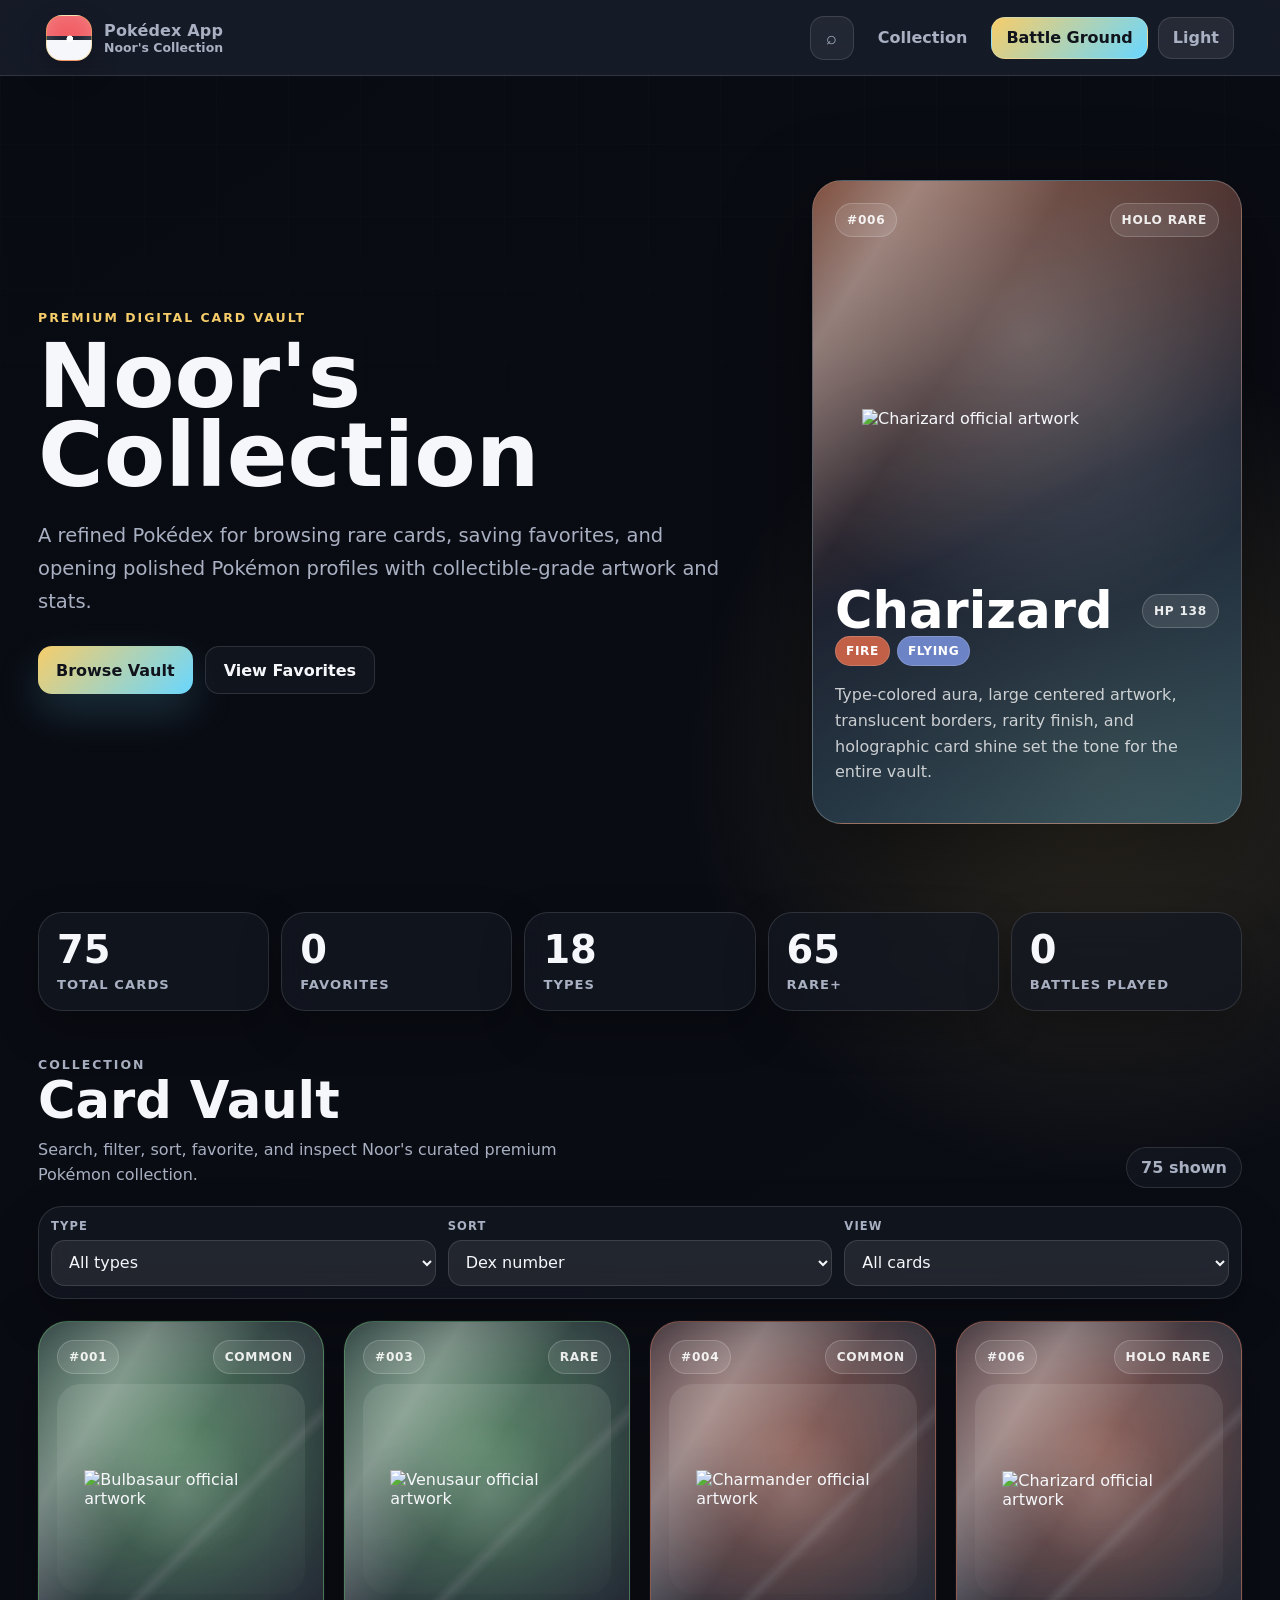
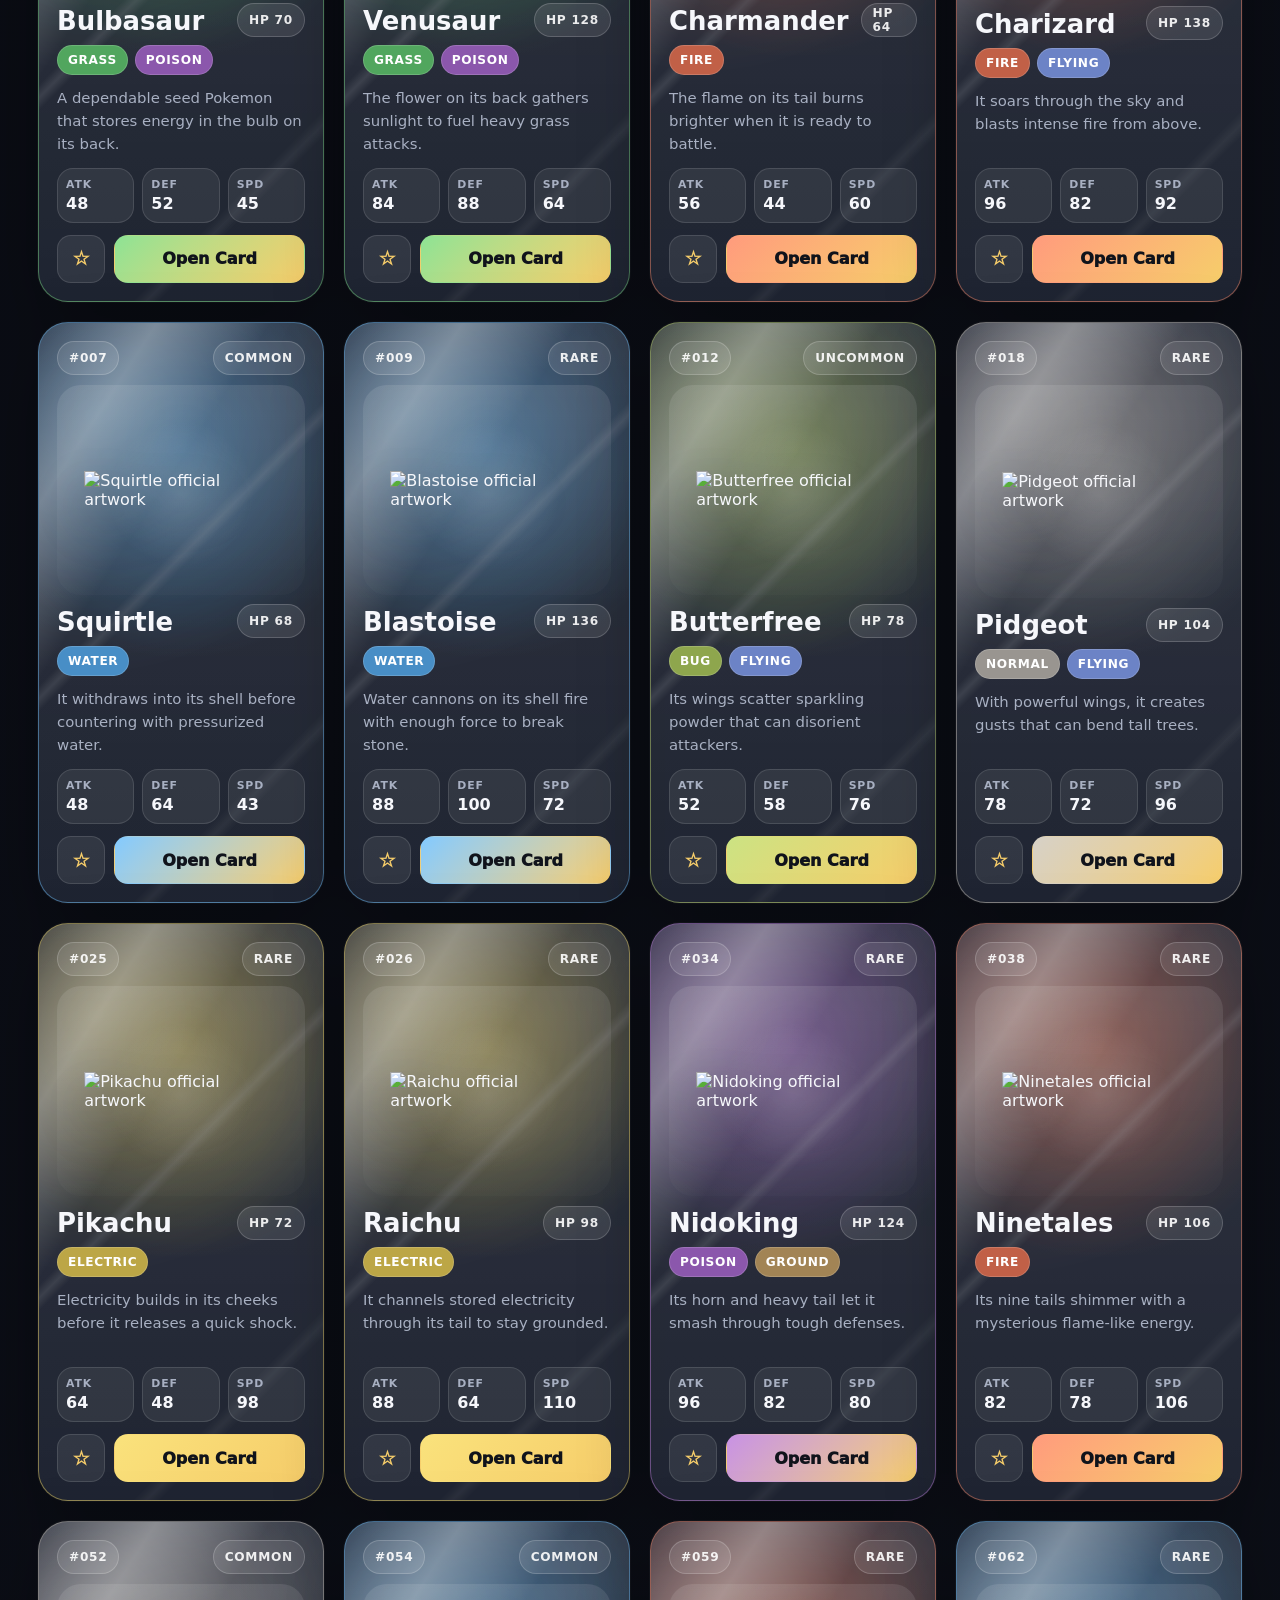
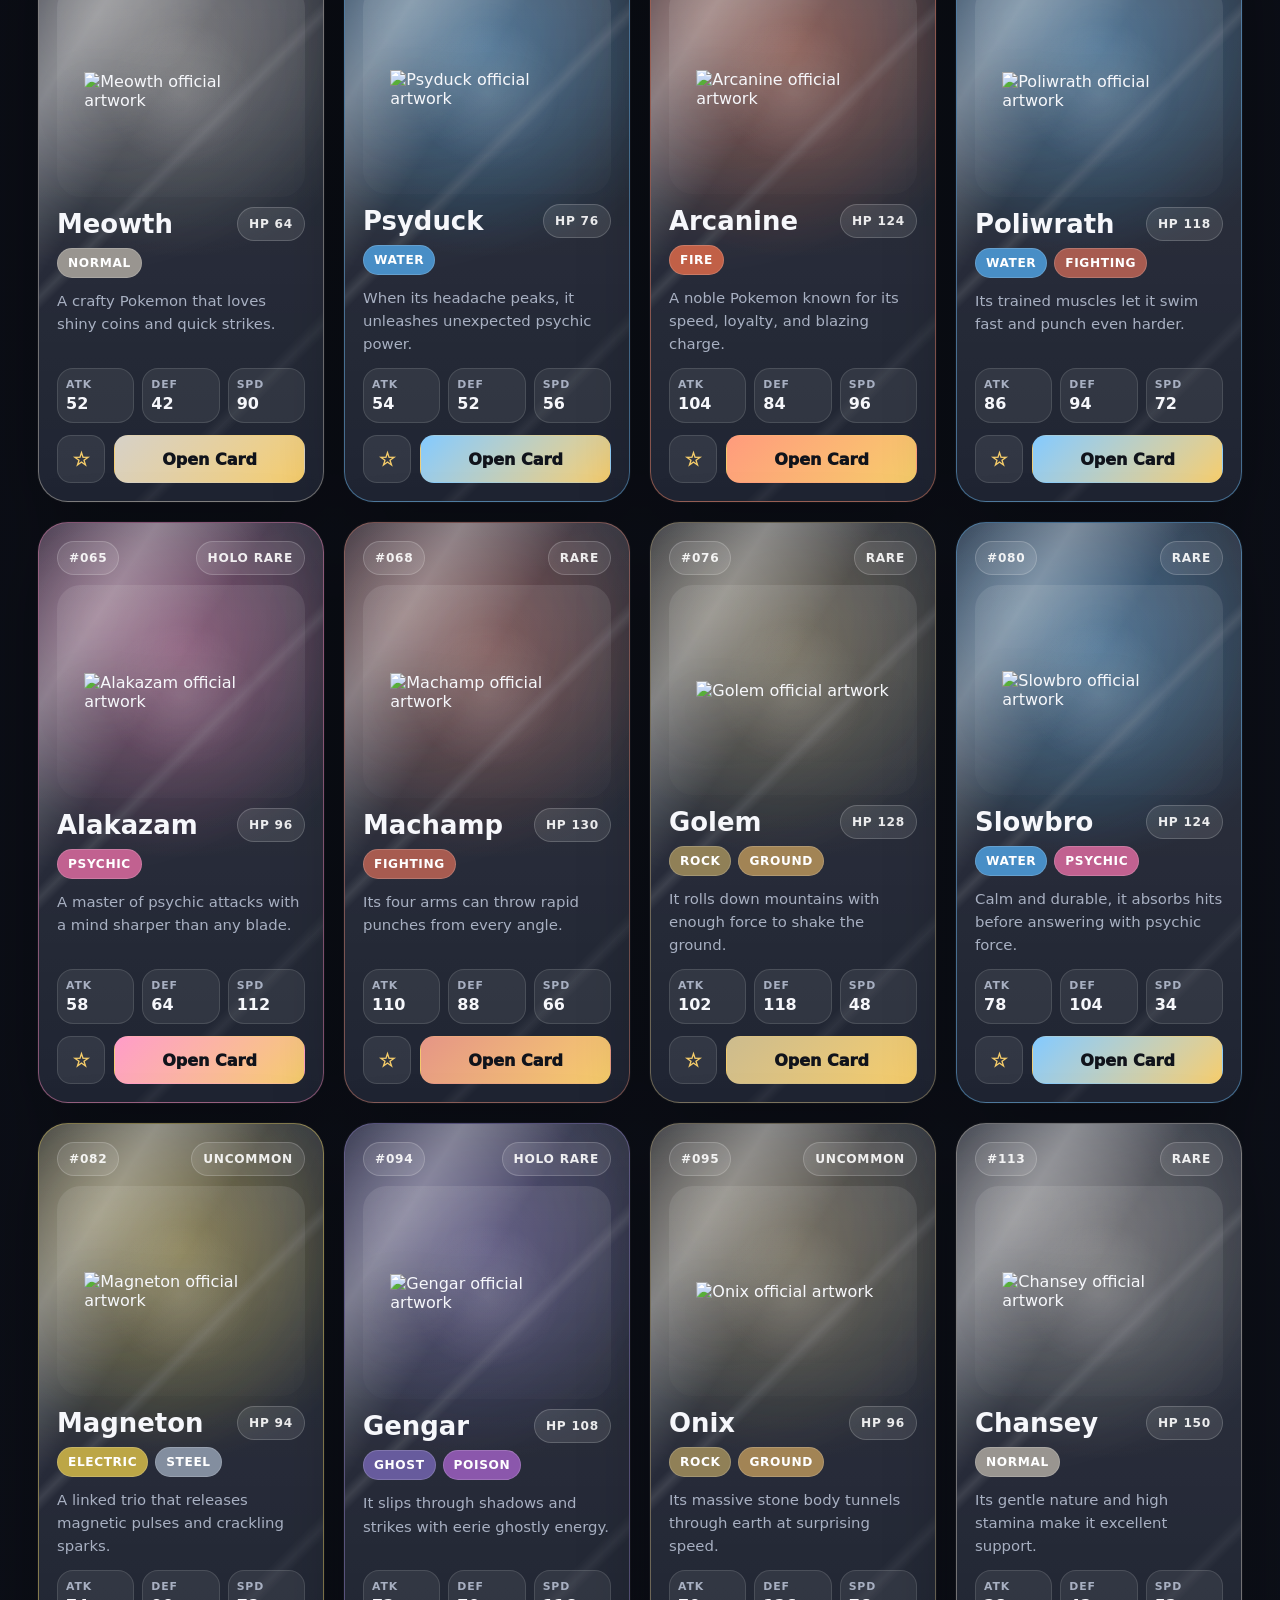
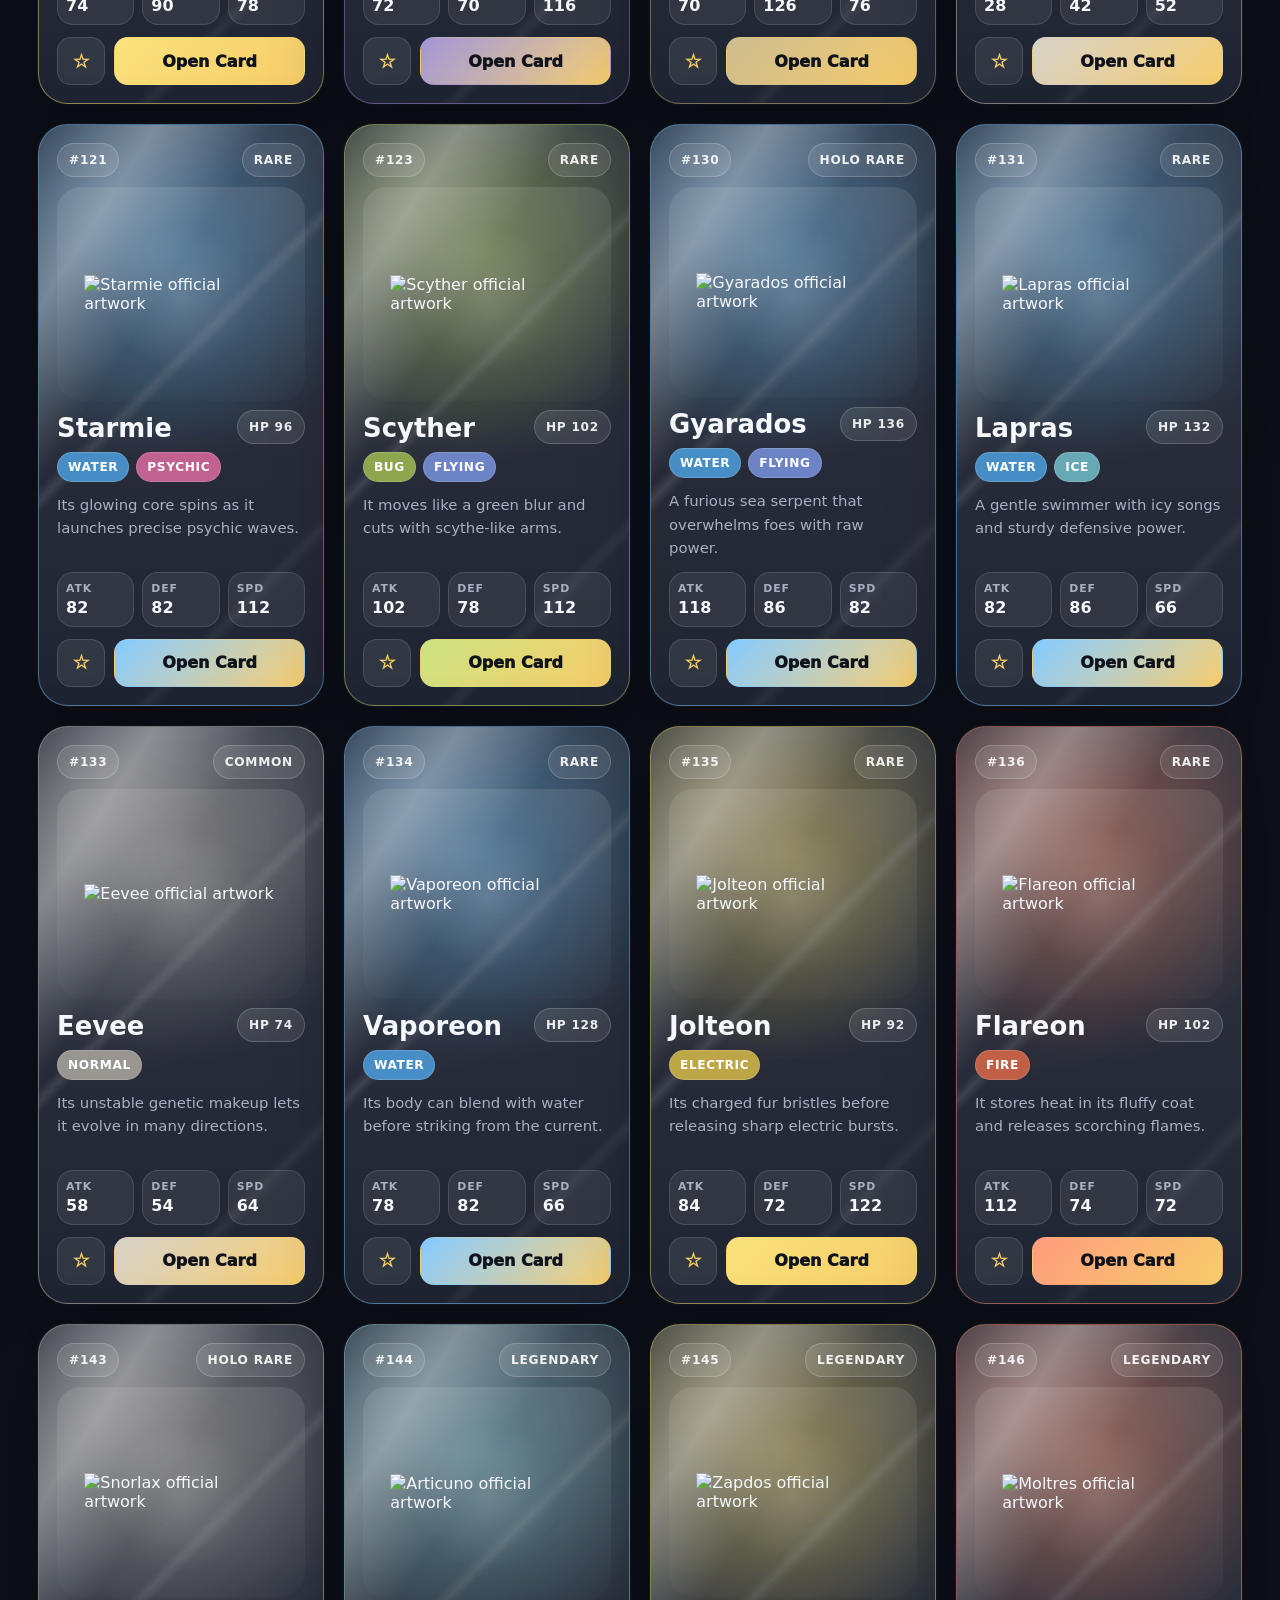
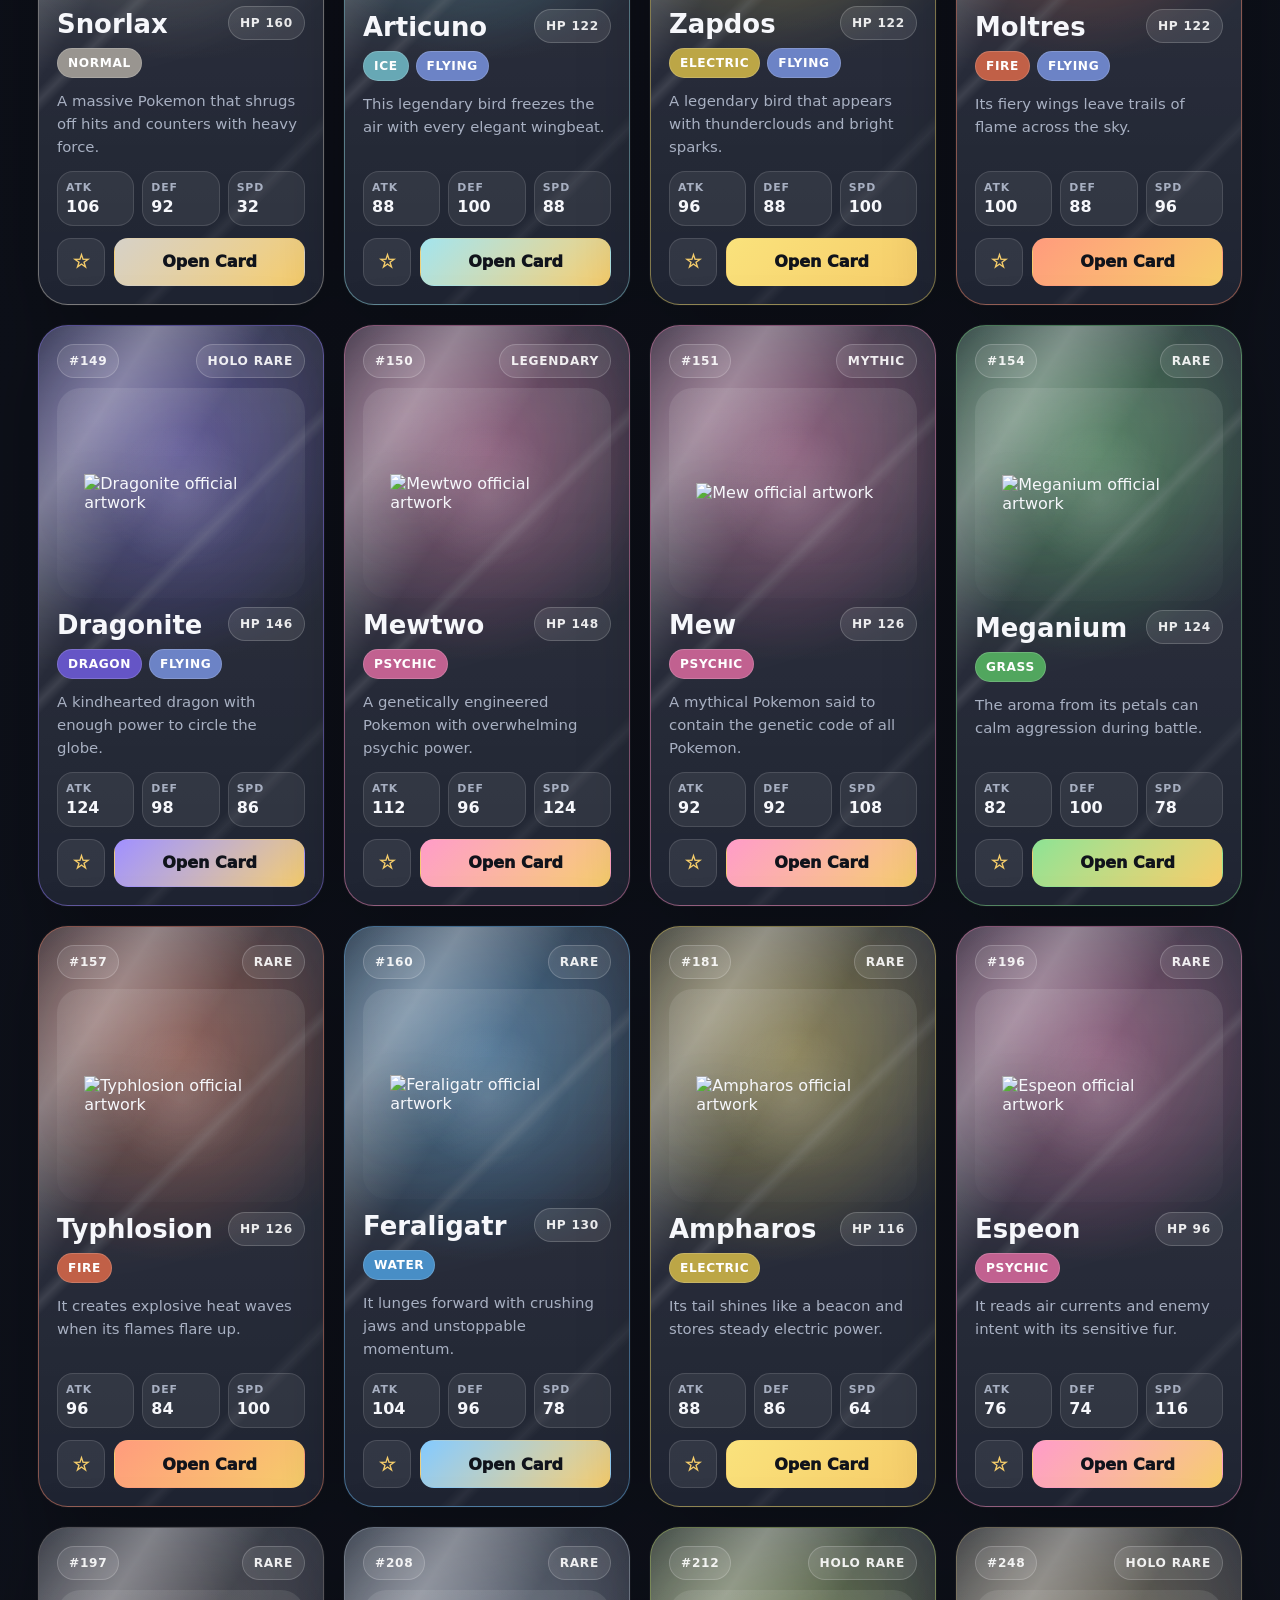
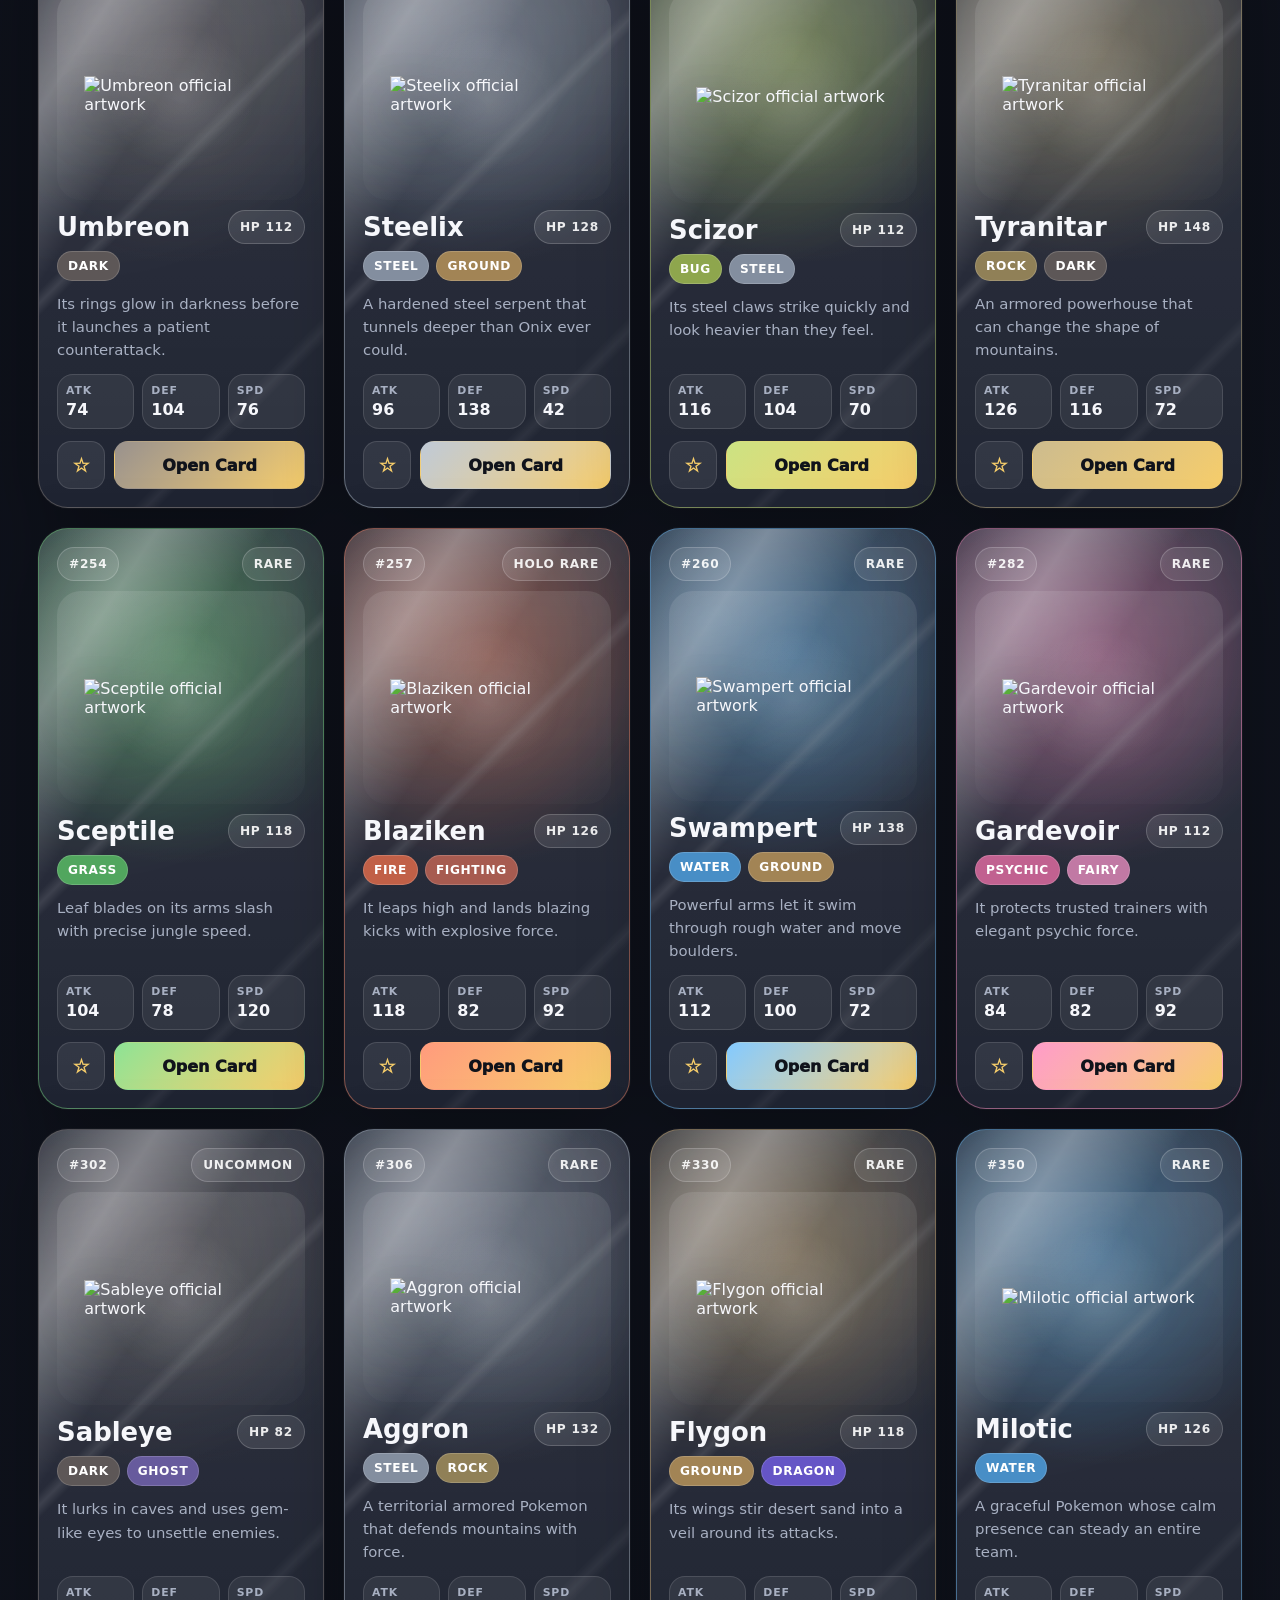
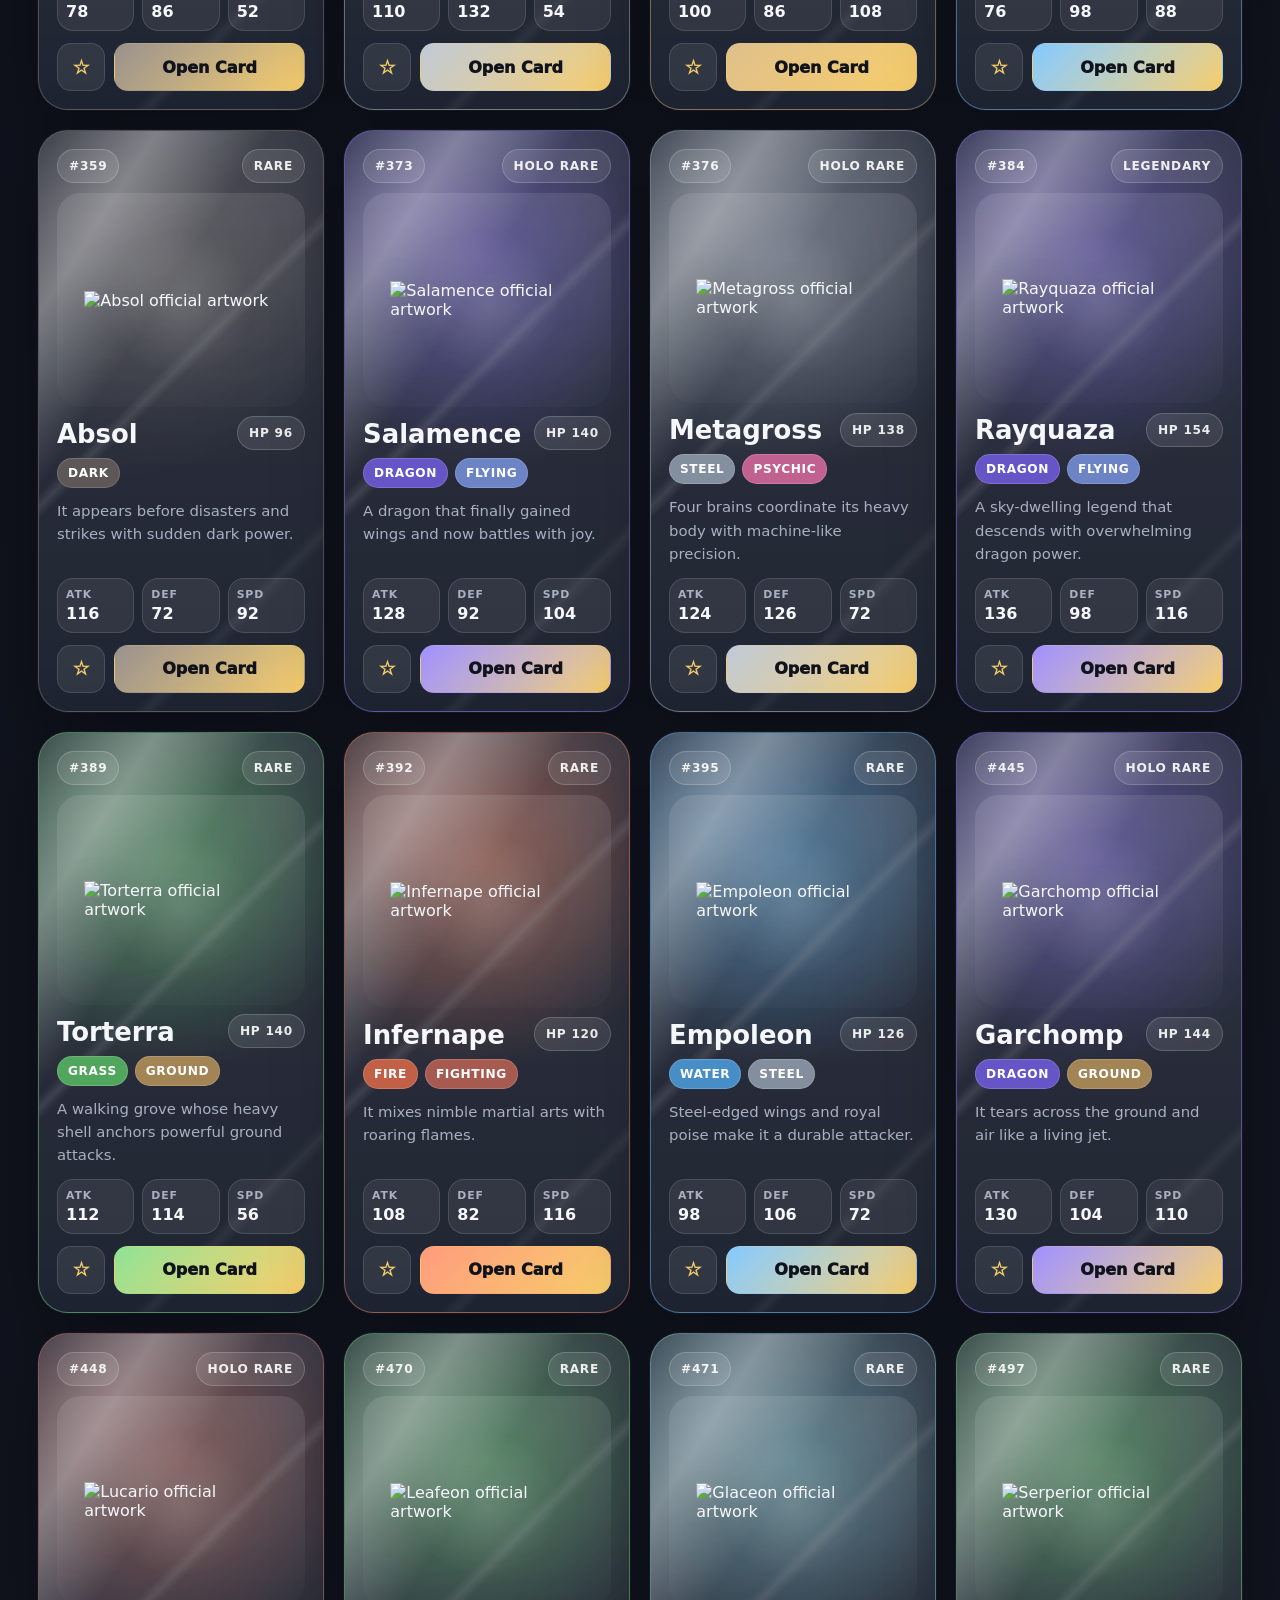
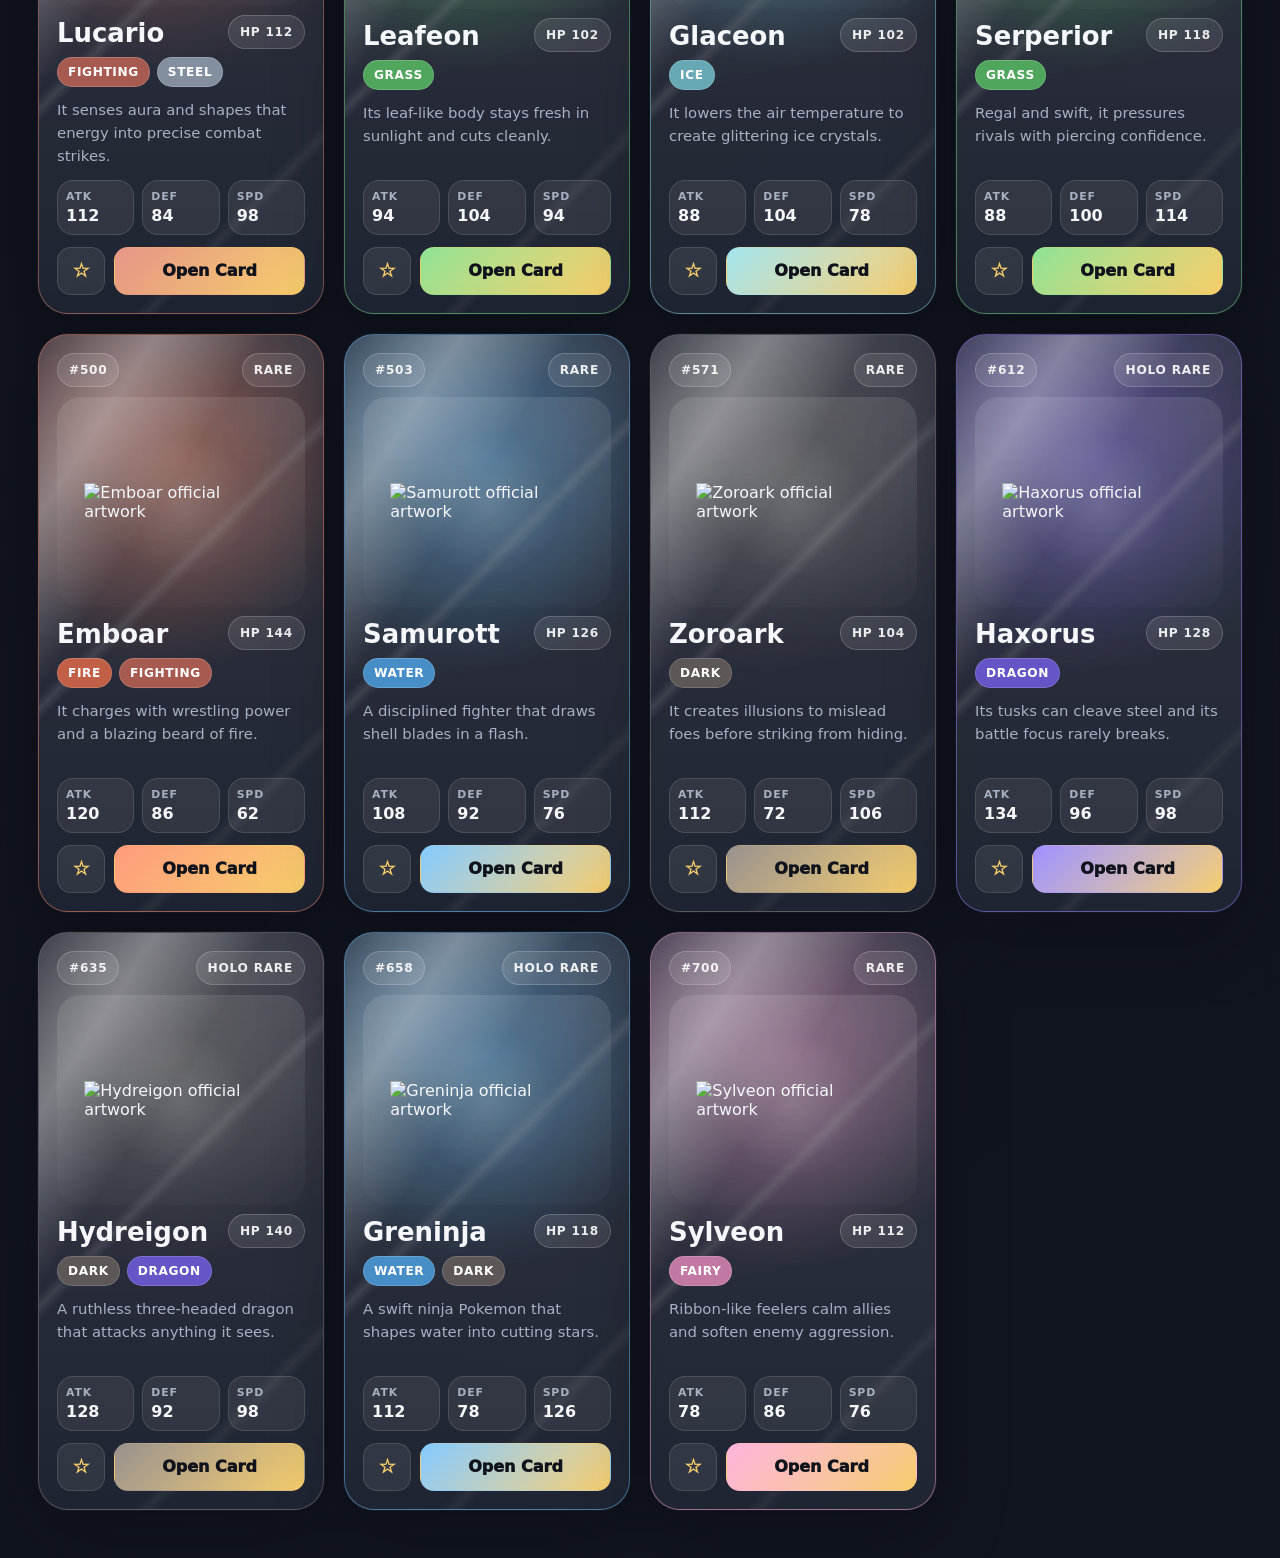
==== commit d0d9d95c: "fixing intractivity of battle-grounds" ====
--- a/index.html
+++ b/index.html
@@ -215,6 +215,12 @@
     .nav-link:hover, .theme-toggle:hover { color: var(--ink); background: rgba(255,255,255,0.08); }
     body.light .nav-link:hover, body.light .theme-toggle:hover { background: rgba(20,24,34,0.06); }
 
+    .battle-nav {
+      color: #10131b;
+      background: linear-gradient(135deg, #f6cd6a, #69d7ff);
+      border: 1px solid rgba(255,255,255,0.18);
+    }
+
     main {
       width: min(1500px, 100%);
       margin: 0 auto;
@@ -368,7 +374,7 @@
 
     .stats-strip {
       display: grid;
-      grid-template-columns: repeat(4, minmax(0, 1fr));
+      grid-template-columns: repeat(auto-fit, minmax(170px, 1fr));
       gap: 12px;
       margin: 10px 0 34px;
     }
@@ -767,7 +773,7 @@
       .site-header { align-items: flex-start; }
       .brand span { display: none; }
       .header-actions { gap: 6px; }
-      .nav-link { display: none; }
+      .nav-link:not(.battle-nav) { display: none; }
       .nav-search.open {
         grid-template-columns: 42px minmax(106px, 42vw) 38px;
       }
@@ -798,6 +804,7 @@
         <button id="searchClear" class="search-clear" type="button" aria-label="Clear search">×</button>
       </form>
       <a class="nav-link" href="#collection">Collection</a>
+      <a class="nav-link battle-nav" href="battle.html">Battle Ground</a>
       <button id="themeToggle" class="theme-toggle" type="button" aria-label="Switch theme">Light</button>
     </div>
   </header>
@@ -839,6 +846,7 @@
       <div class="vault-stat"><strong id="favoriteCount">0</strong><span>Favorites</span></div>
       <div class="vault-stat"><strong id="typeCount">0</strong><span>Types</span></div>
       <div class="vault-stat"><strong id="rareCount">0</strong><span>Rare+</span></div>
+      <div class="vault-stat"><strong id="battlesPlayedCount">0</strong><span>Battles Played</span></div>
     </section>
 
     <section id="collection" aria-labelledby="collectionTitle">
@@ -994,6 +1002,7 @@
       favoriteCount: document.querySelector("#favoriteCount"),
       typeCount: document.querySelector("#typeCount"),
       rareCount: document.querySelector("#rareCount"),
+      battlesPlayedCount: document.querySelector("#battlesPlayedCount"),
       modal: document.querySelector("#detailModal"),
       modalContent: document.querySelector("#modalContent"),
       closeModal: document.querySelector("#closeModal"),
@@ -1025,6 +1034,8 @@
       els.favoriteCount.textContent = state.favorites.size;
       els.typeCount.textContent = typeTotal;
       els.rareCount.textContent = rareTotal;
+      const battleStats = JSON.parse(localStorage.getItem("noor-battle-stats") || "{}");
+      els.battlesPlayedCount.textContent = battleStats.totalBattles || 0;
     }
 
     function getVisibleCards() {
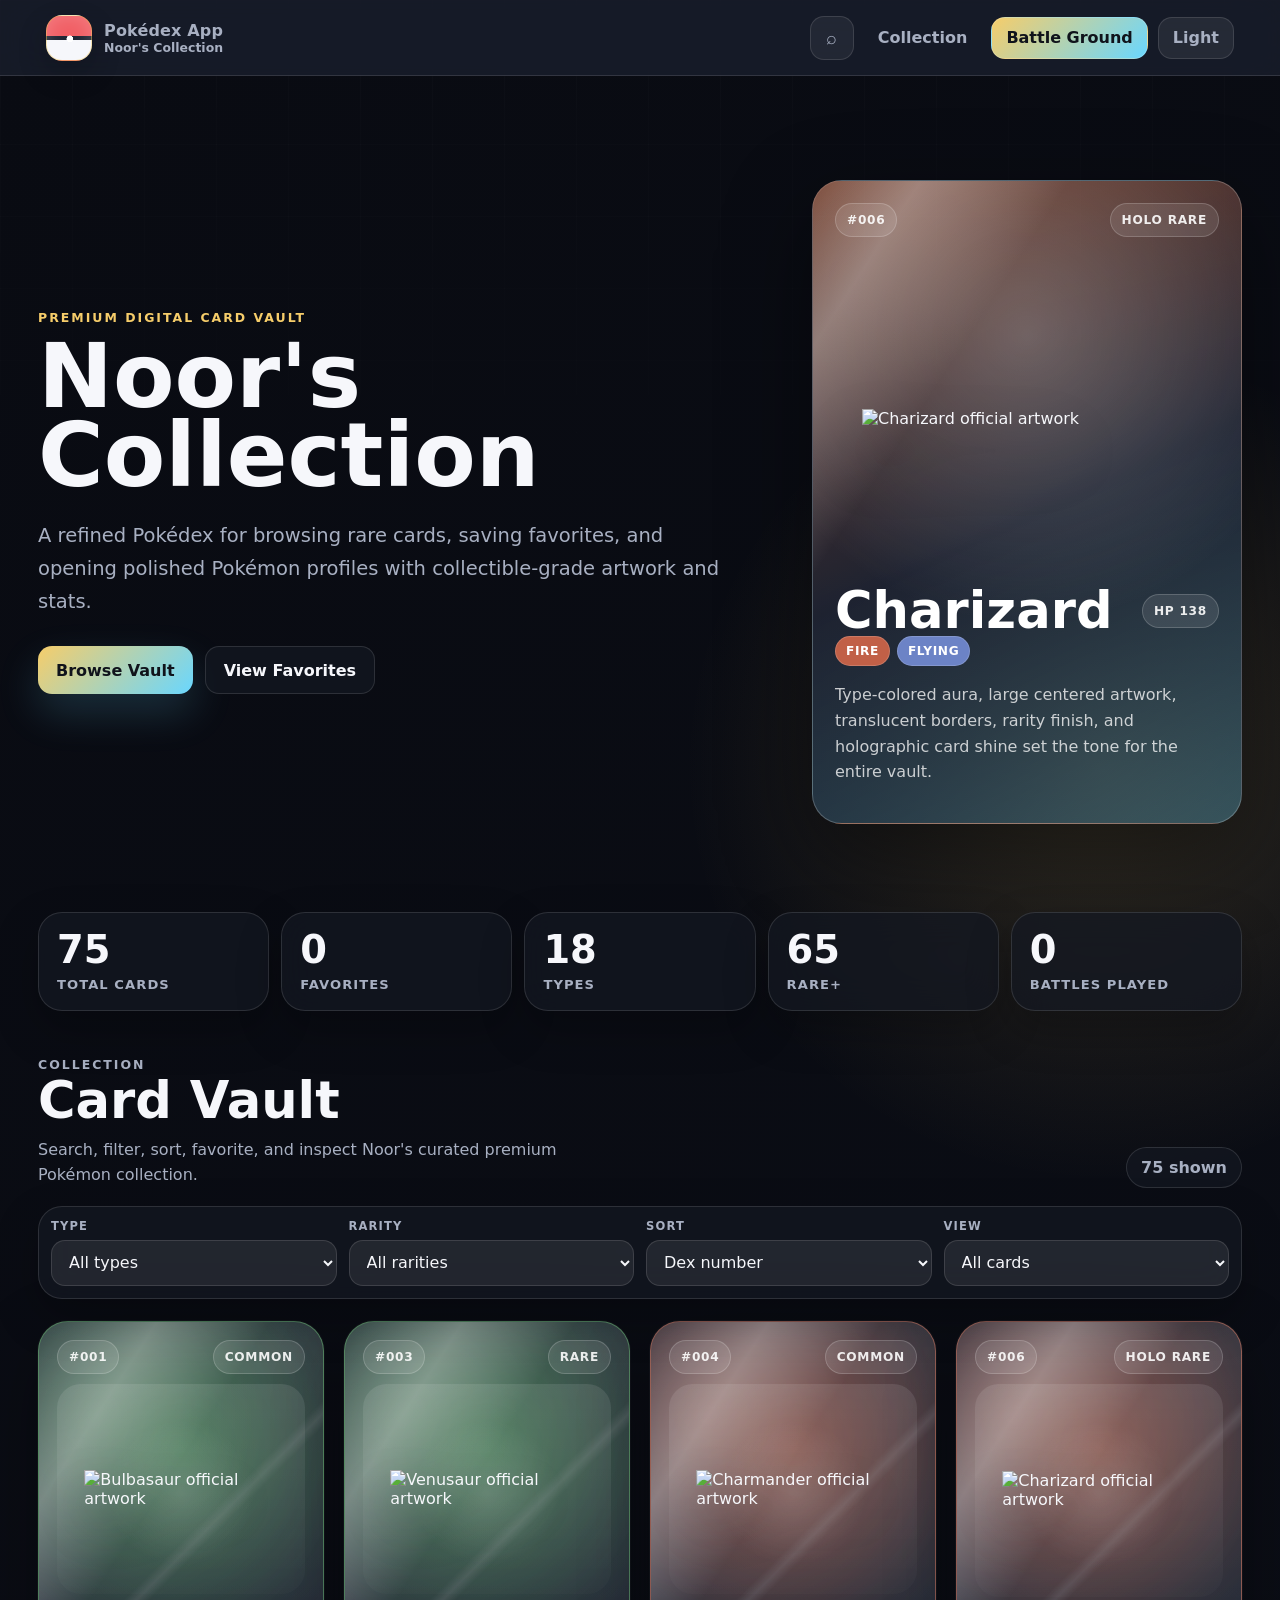
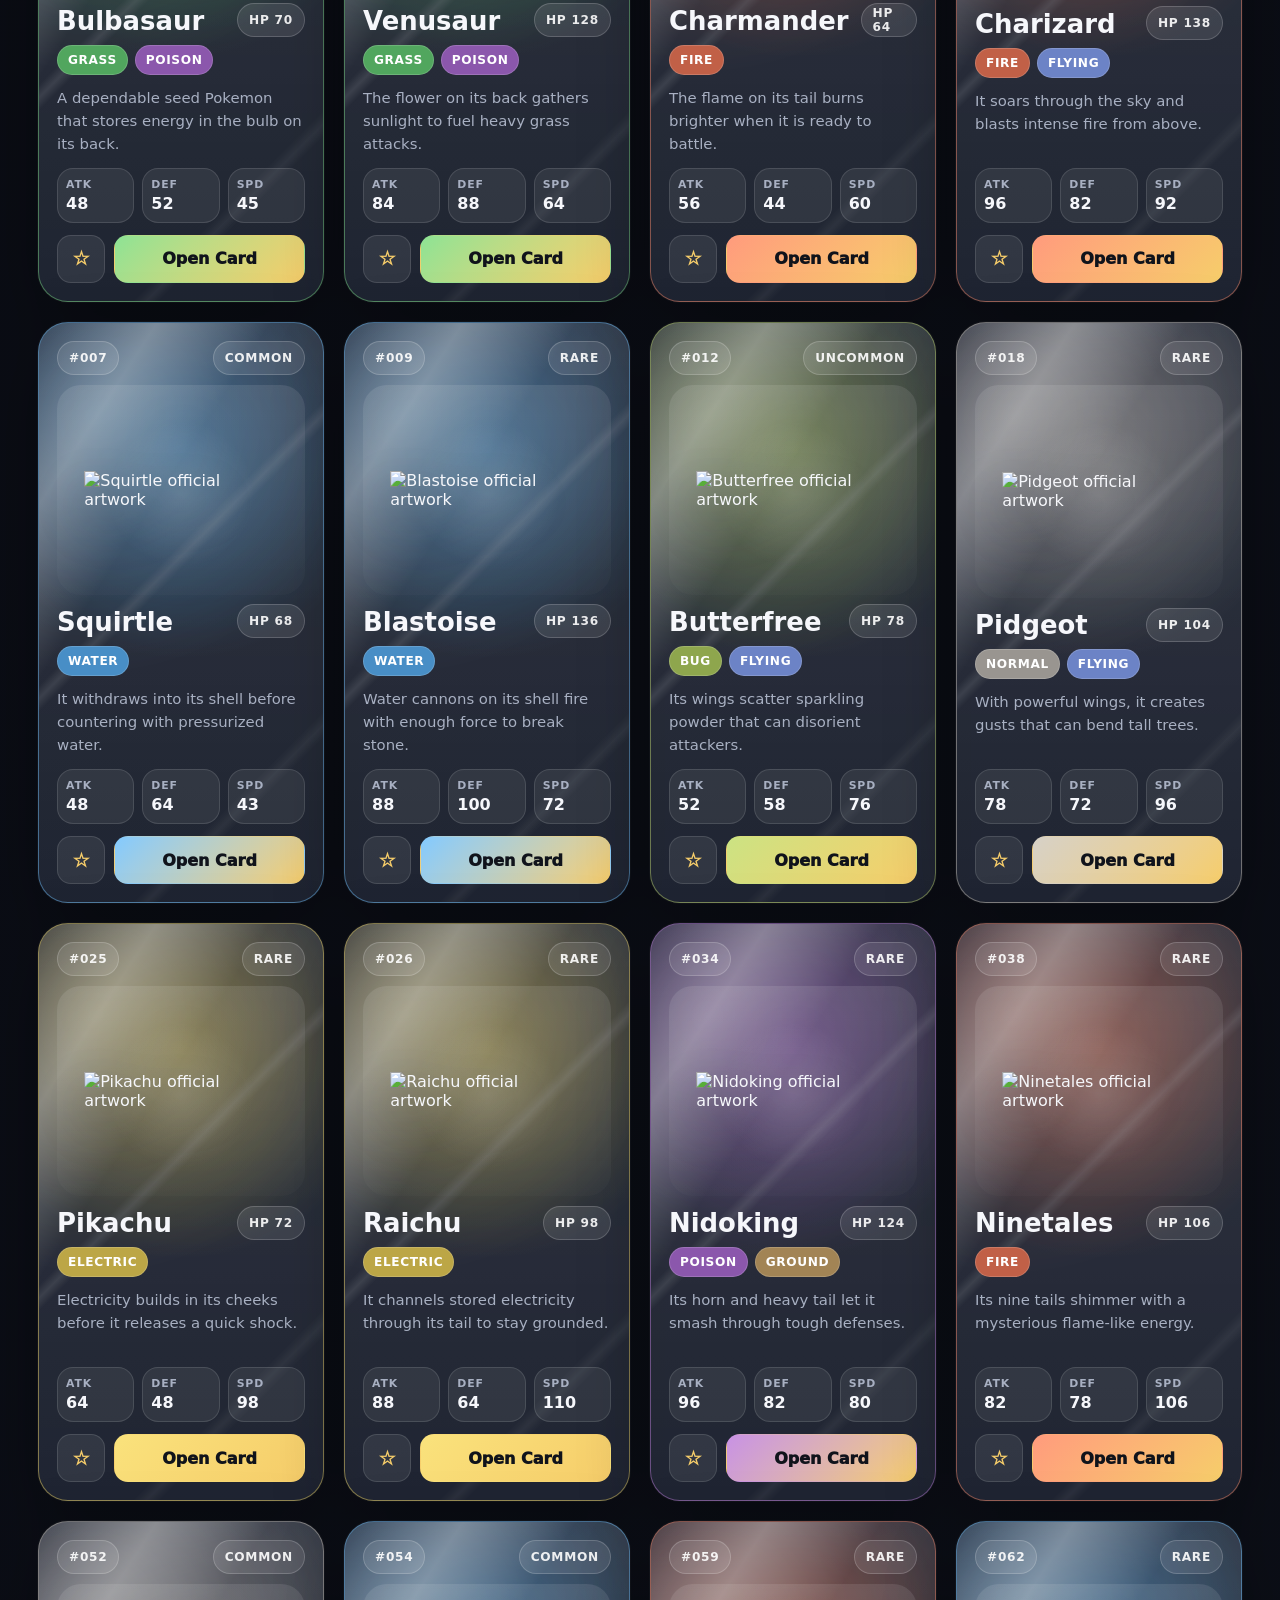
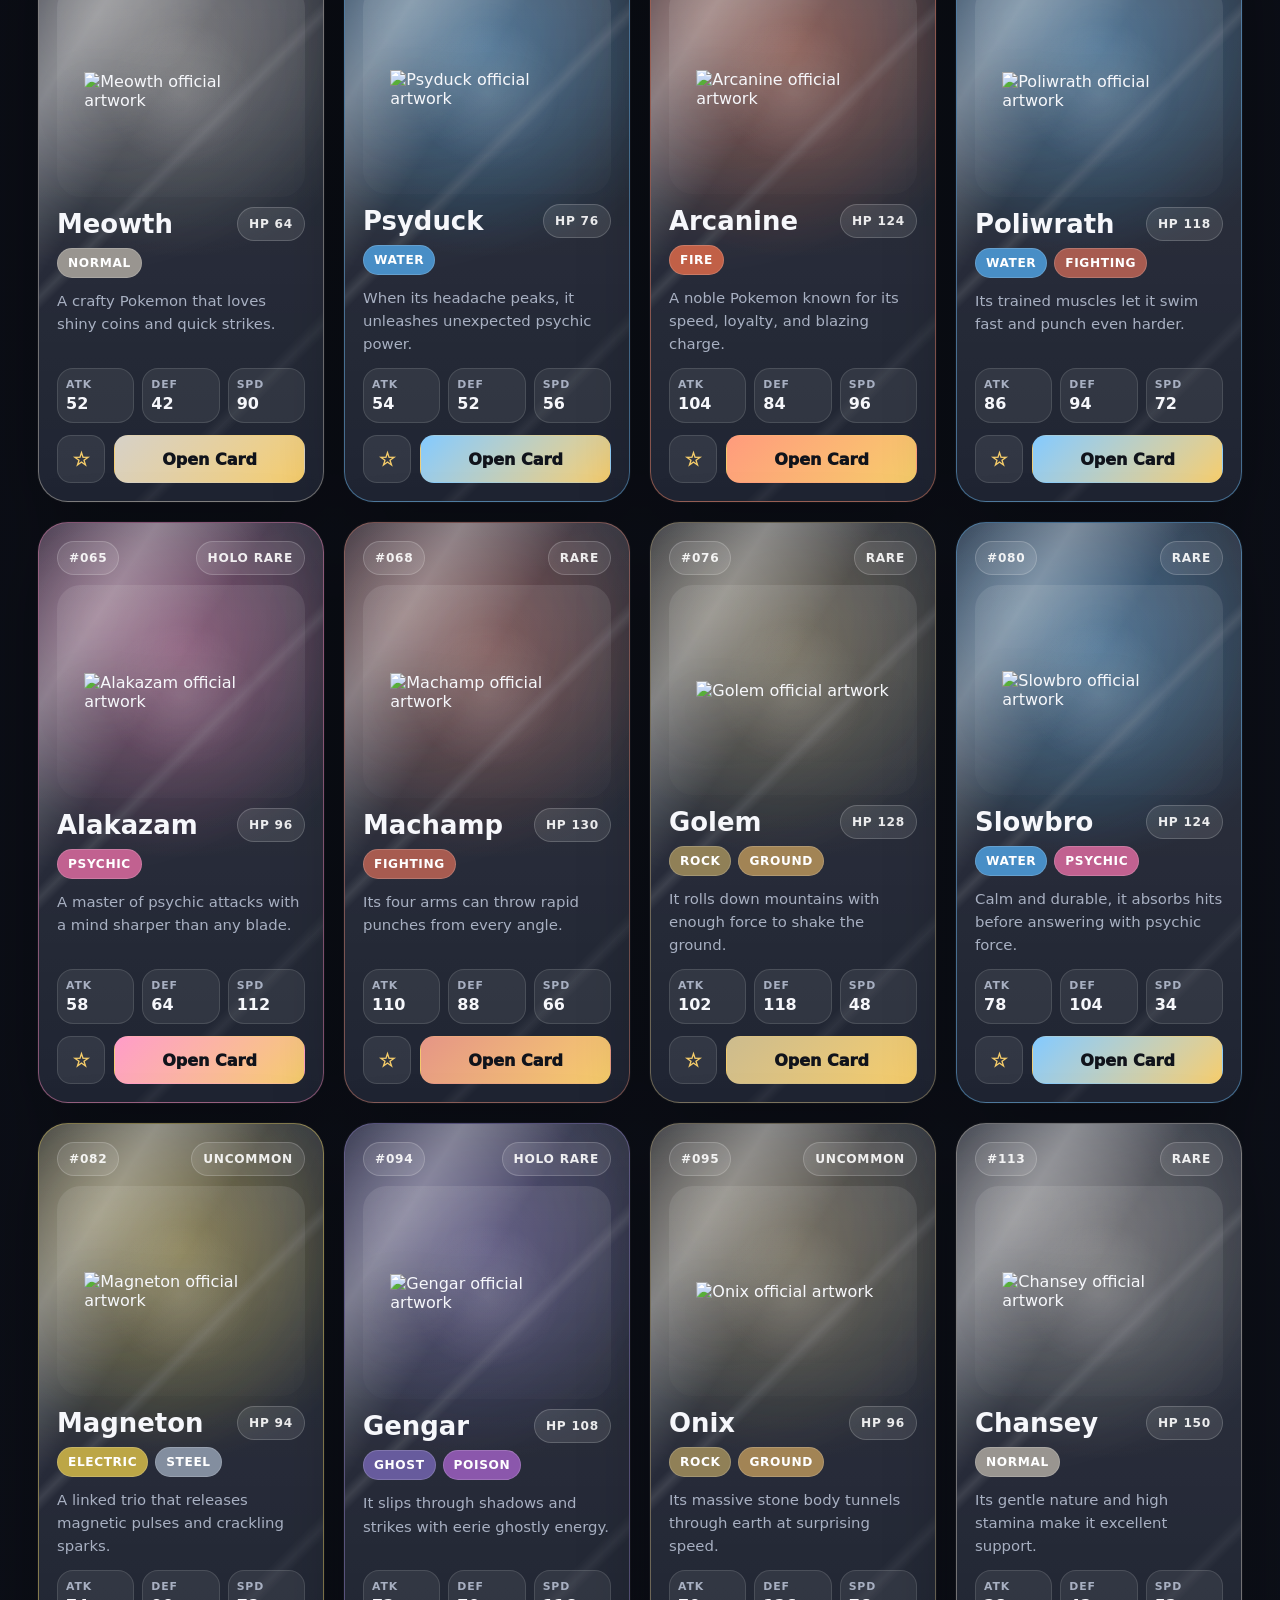
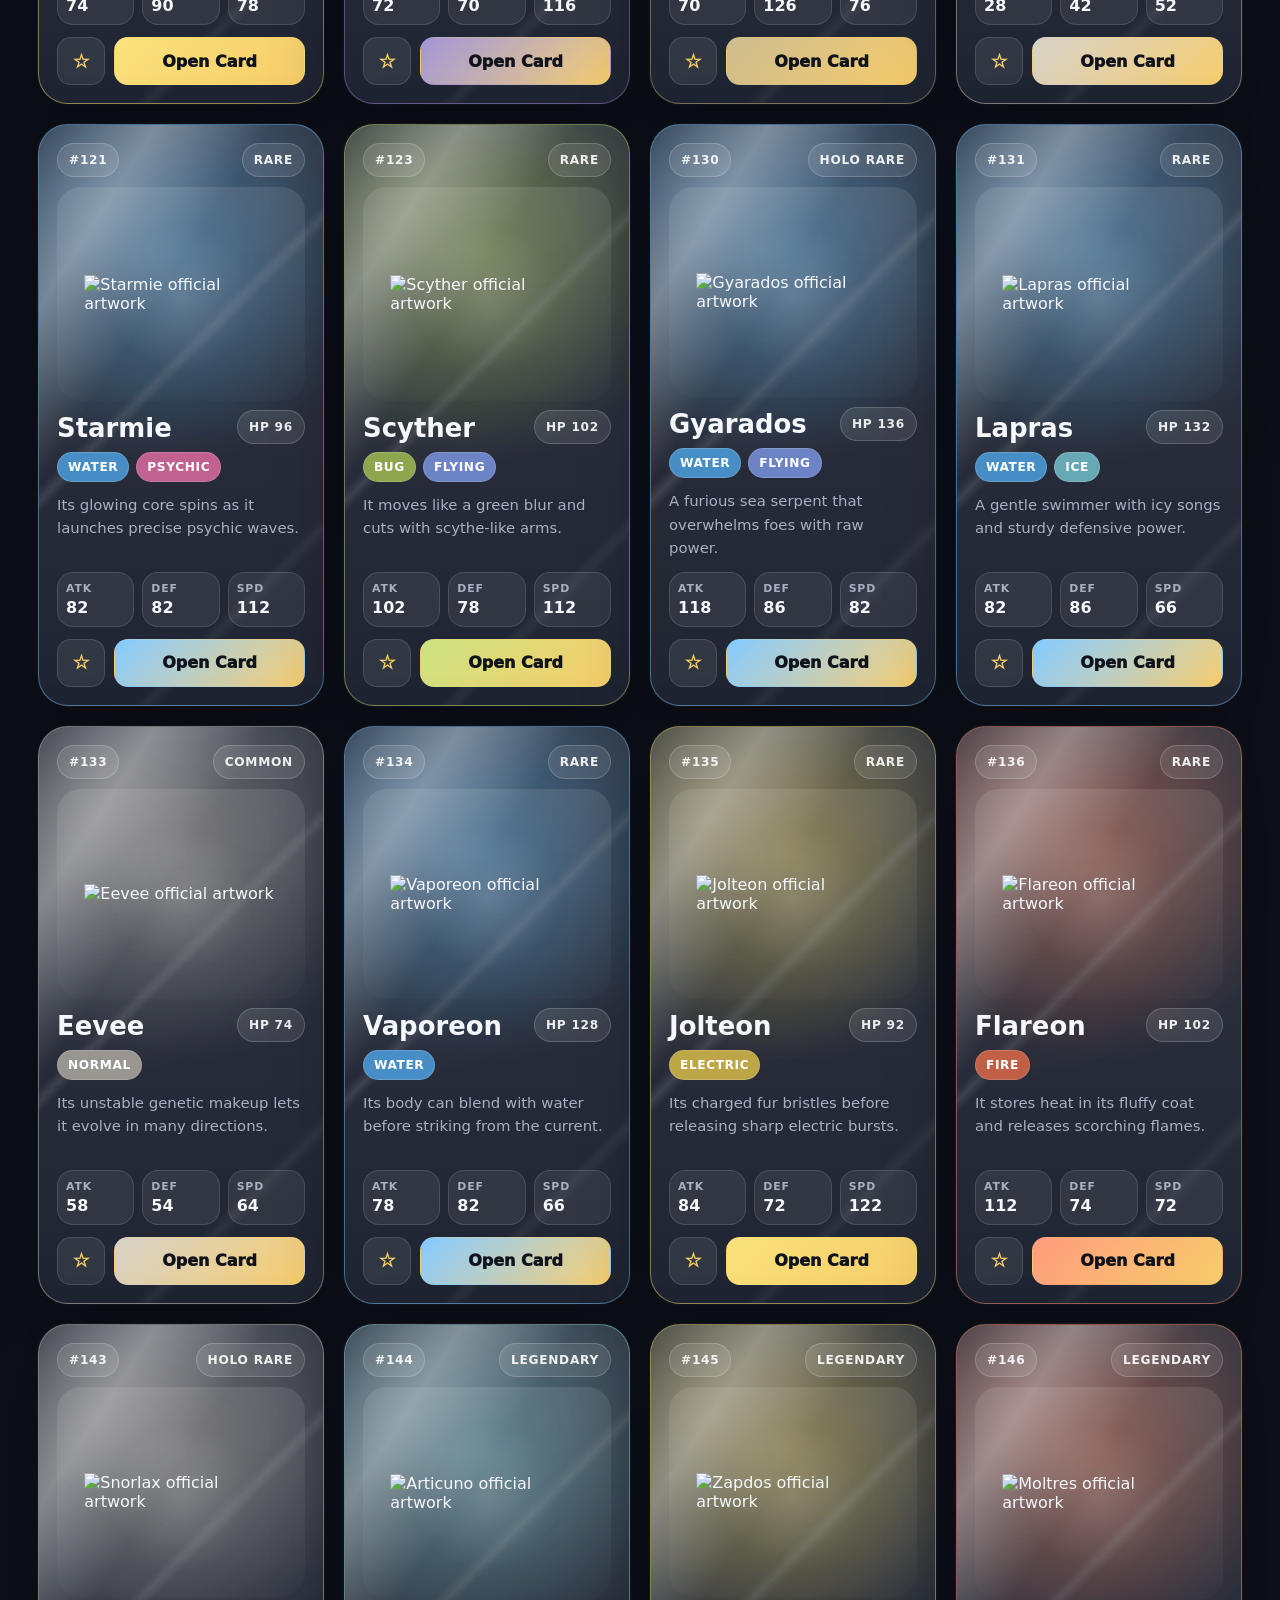
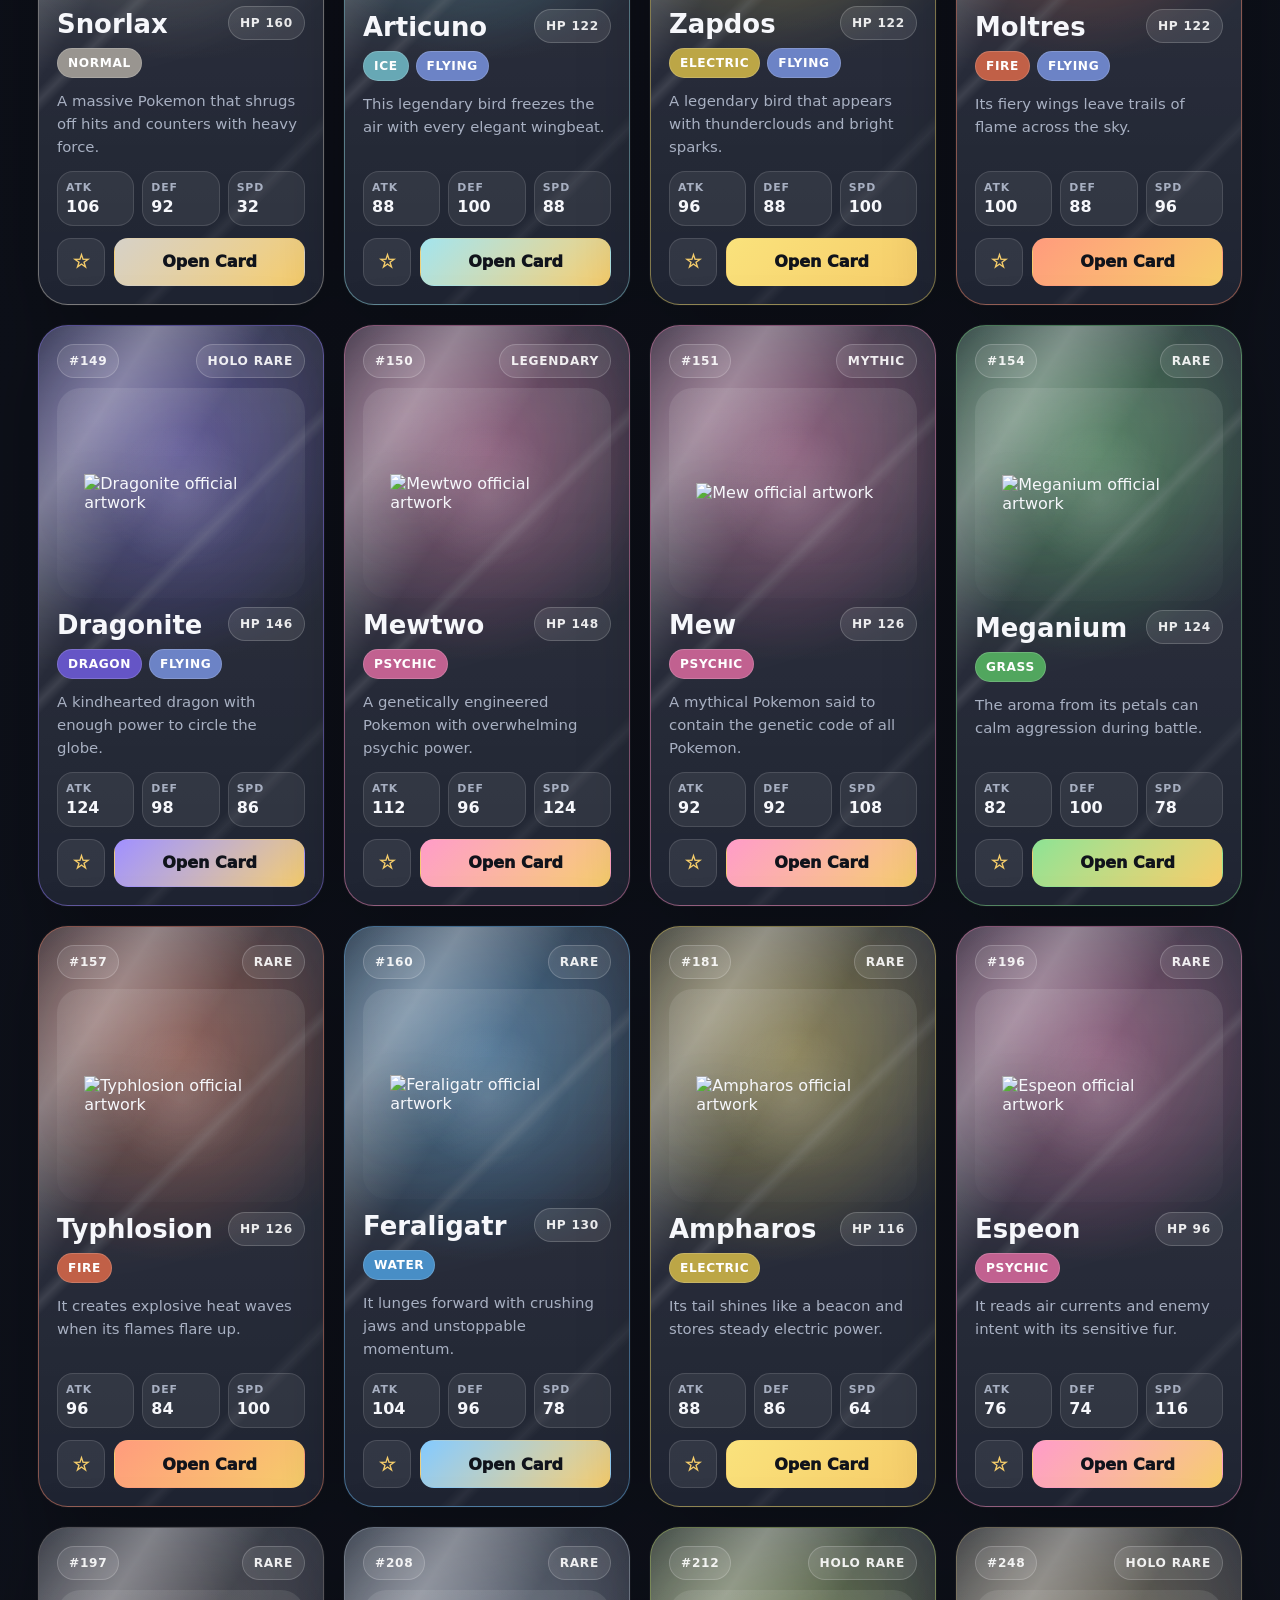
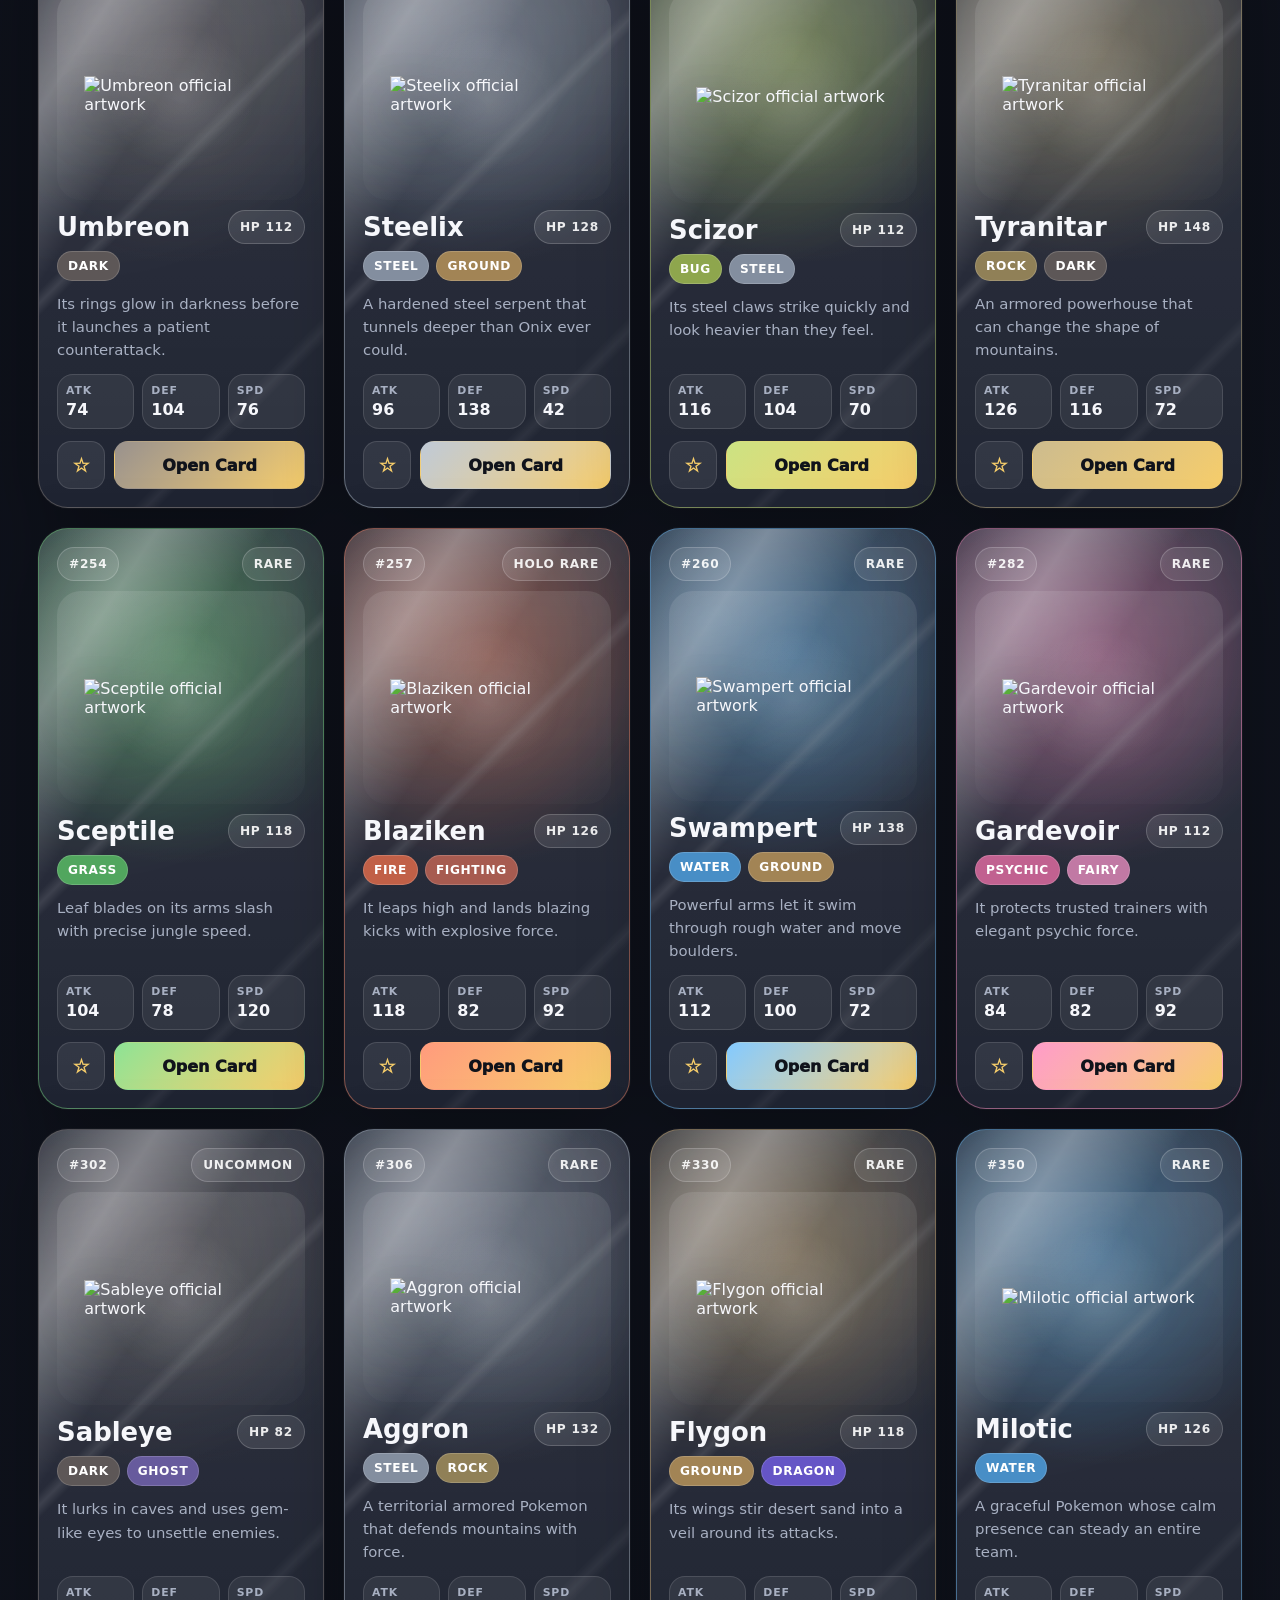
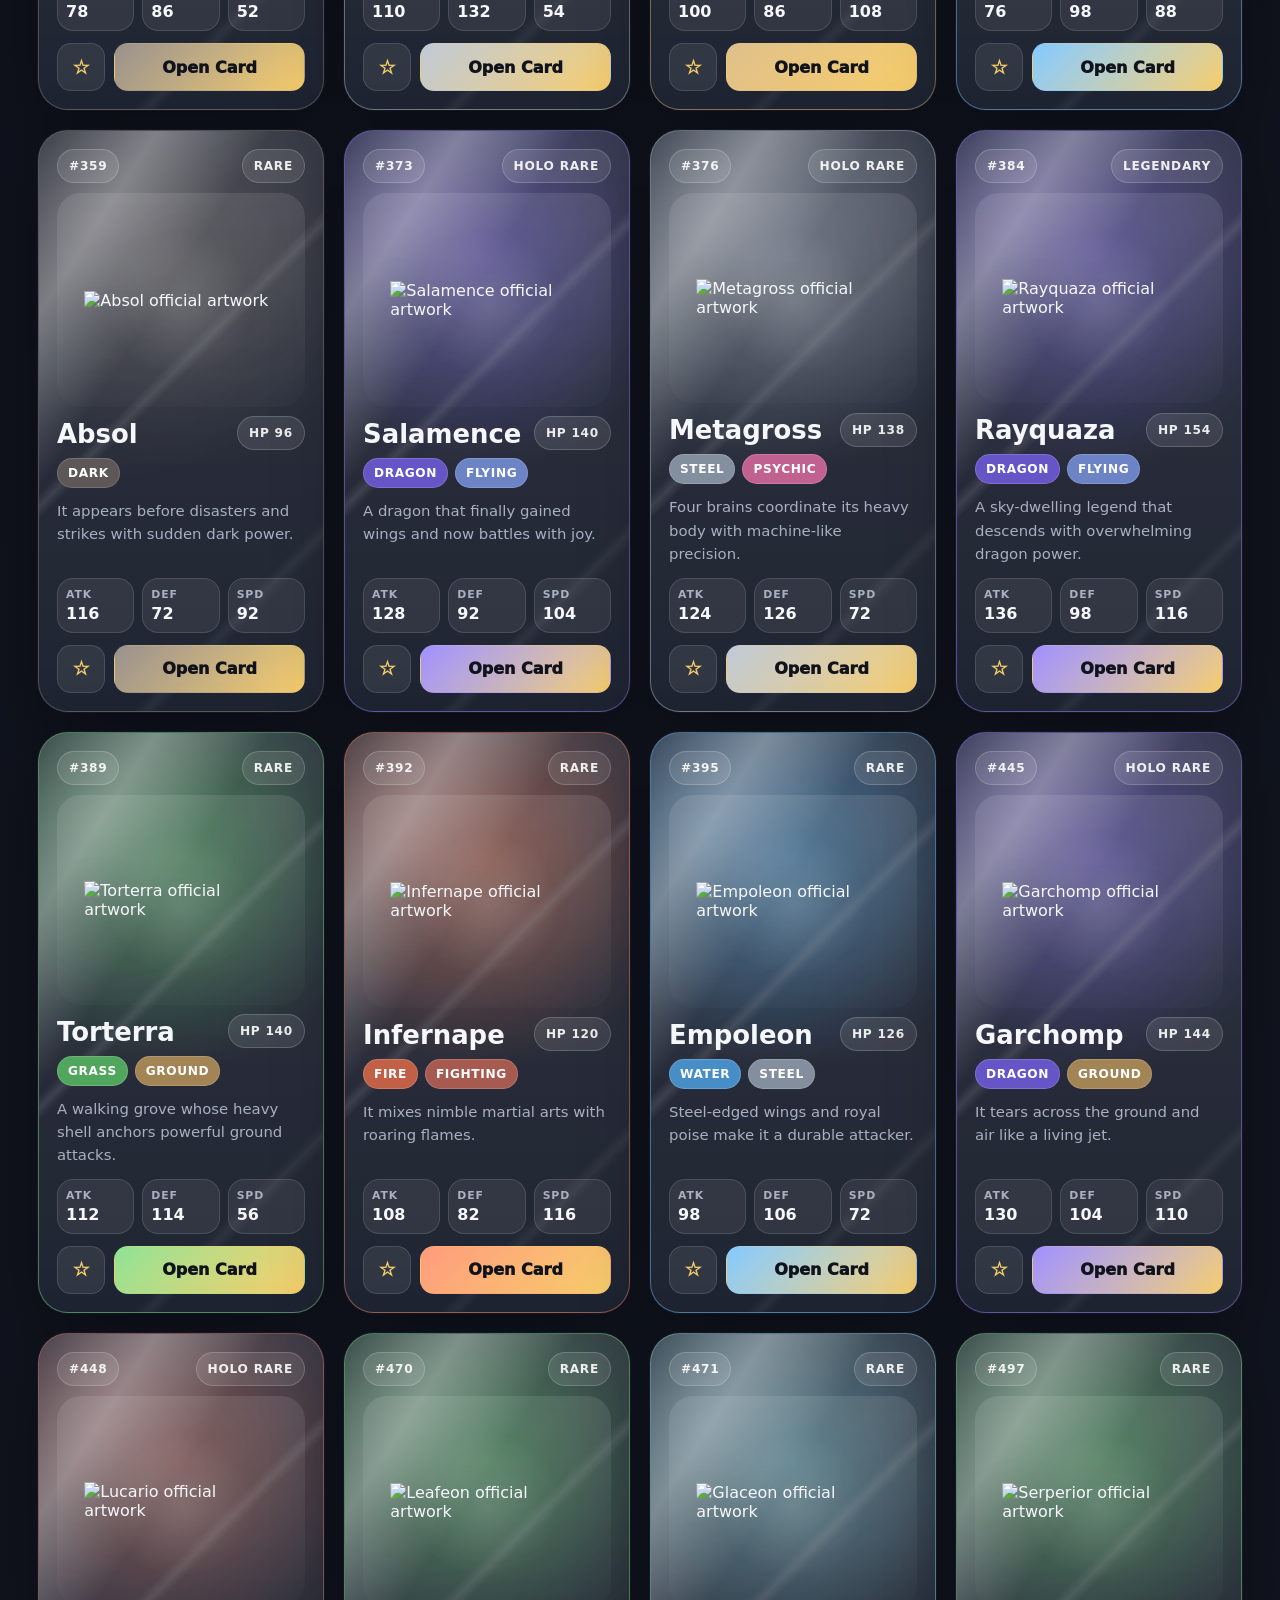
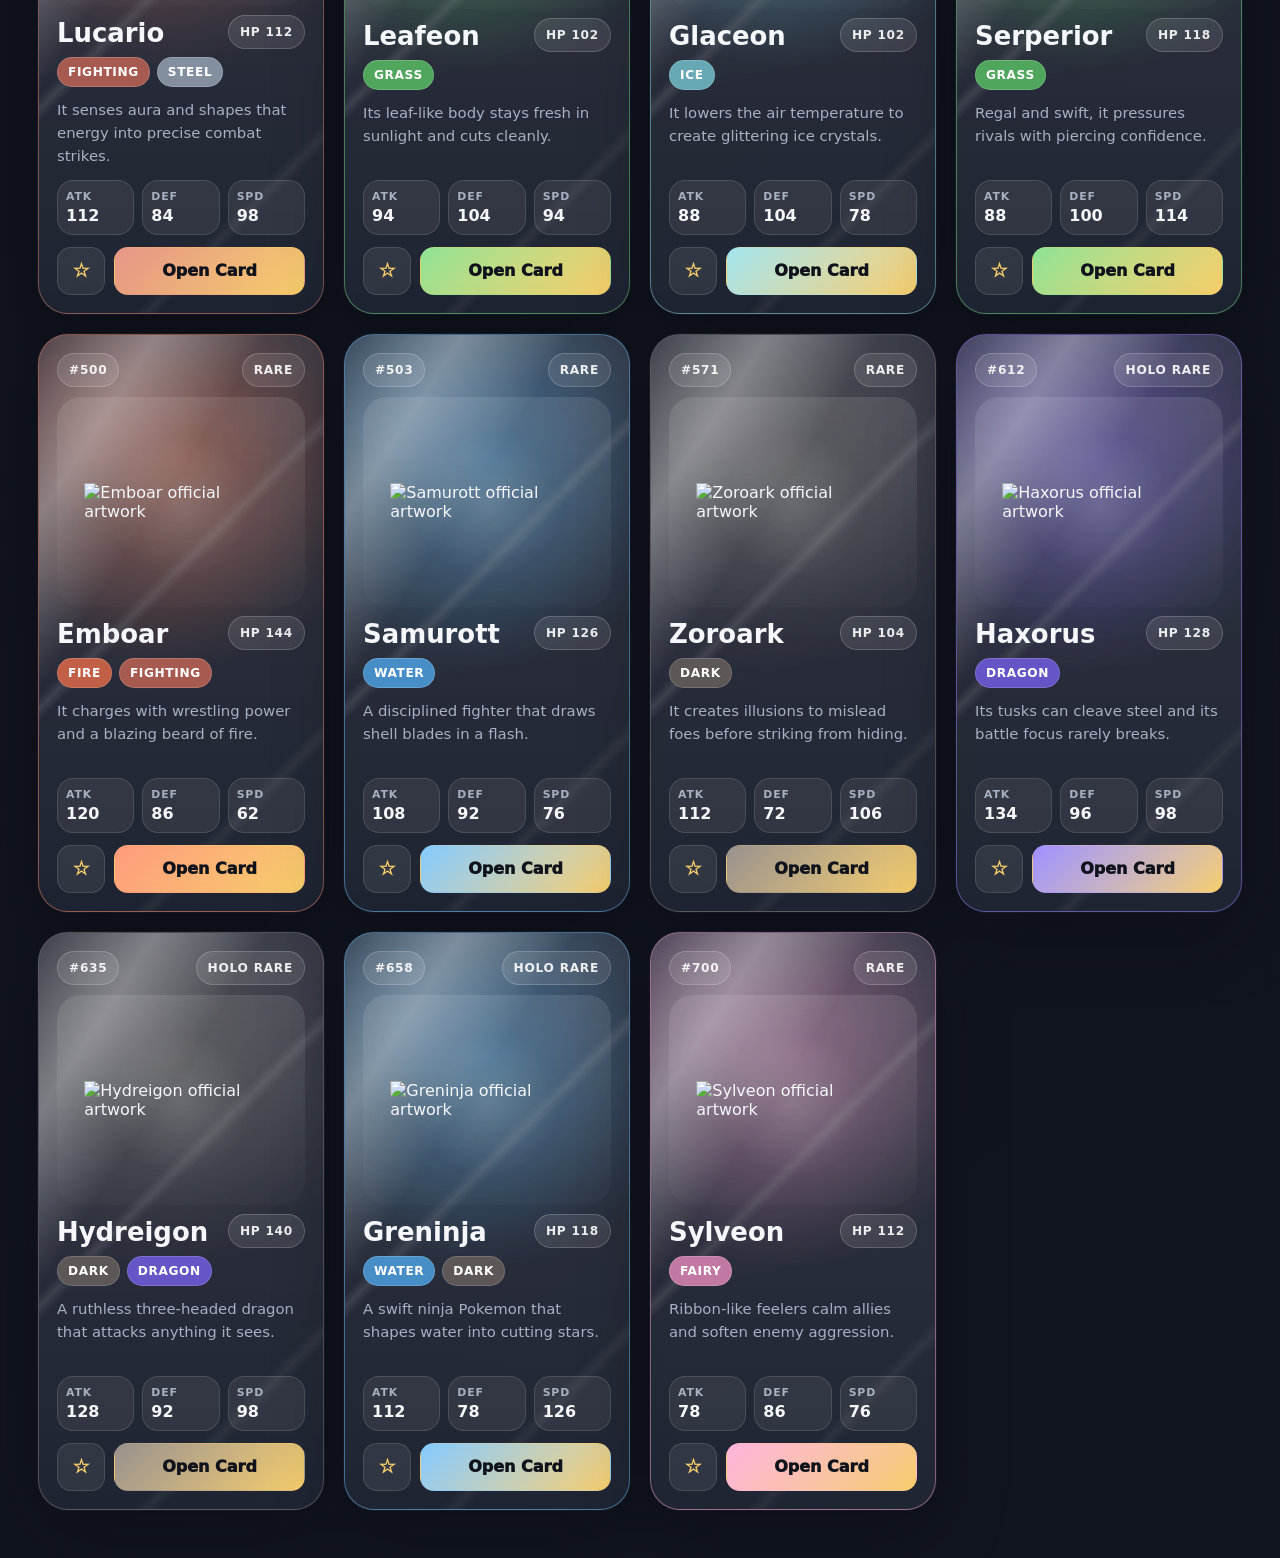
==== commit 03a8d929: "code-rabbit issue resolved" ====
--- a/index.html
+++ b/index.html
@@ -84,6 +84,13 @@
 
     button:hover { transform: translateY(-1px); border-color: var(--line-strong); }
     button:active { transform: translateY(0) scale(0.98); }
+    button:focus-visible,
+    a:focus-visible,
+    input:focus-visible,
+    select:focus-visible {
+      outline: 3px solid color-mix(in srgb, var(--accent) 76%, white);
+      outline-offset: 3px;
+    }
 
     .site-header {
       position: sticky;
@@ -443,7 +450,7 @@
       top: calc(var(--header-h) + 10px);
       z-index: 20;
       display: grid;
-      grid-template-columns: repeat(3, minmax(150px, 1fr));
+      grid-template-columns: repeat(4, minmax(140px, 1fr));
       gap: 12px;
       margin-bottom: 22px;
       padding: 12px;
@@ -569,6 +576,16 @@
       font-weight: 900;
       letter-spacing: 0.05em;
       text-transform: uppercase;
+    }
+
+    button.type-chip {
+      cursor: pointer;
+      box-shadow: none;
+    }
+
+    button.type-chip:hover {
+      transform: translateY(-1px);
+      border-color: rgba(255,255,255,0.38);
     }
 
     .card-copy {
@@ -863,6 +880,10 @@
         <label class="field">
           <span>Type</span>
           <select id="typeFilter"></select>
+        </label>
+        <label class="field">
+          <span>Rarity</span>
+          <select id="rarityFilter"></select>
         </label>
         <label class="field">
           <span>Sort</span>
@@ -995,6 +1016,7 @@
       grid: document.querySelector("#pokemonGrid"),
       search: document.querySelector("#searchInput"),
       typeFilter: document.querySelector("#typeFilter"),
+      rarityFilter: document.querySelector("#rarityFilter"),
       sort: document.querySelector("#sortSelect"),
       favoriteFilter: document.querySelector("#favoriteFilter"),
       visibleCount: document.querySelector("#visibleCount"),
@@ -1012,15 +1034,25 @@
     const state = {
       query: "",
       type: "all",
+      rarity: "all",
       sort: "id",
       view: "all",
-      favorites: new Set(JSON.parse(localStorage.getItem("noor-pokedex-favorites") || "[]"))
+      favorites: new Set(readStorage("noor-pokedex-favorites", []))
     };
+
+    function readStorage(key, fallback) {
+      try {
+        const value = localStorage.getItem(key);
+        return value ? JSON.parse(value) : fallback;
+      } catch {
+        return fallback;
+      }
+    }
 
     function formatId(id) { return `#${String(id).padStart(3, "0")}`; }
     function typeClass(type) { return type.toLowerCase(); }
     function typeChips(types) {
-      return types.map(type => `<span class="type-chip" style="--chip:${typeColors[type]}">${type}</span>`).join("");
+      return types.map(type => `<button class="type-chip" style="--chip:${typeColors[type]}" type="button" data-type-chip="${type}" aria-label="Filter by ${type} type">${type}</button>`).join("");
     }
 
     function saveFavorites() {
@@ -1034,7 +1066,7 @@
       els.favoriteCount.textContent = state.favorites.size;
       els.typeCount.textContent = typeTotal;
       els.rareCount.textContent = rareTotal;
-      const battleStats = JSON.parse(localStorage.getItem("noor-battle-stats") || "{}");
+      const battleStats = readStorage("noor-battle-stats", {});
       els.battlesPlayedCount.textContent = battleStats.totalBattles || 0;
     }
 
@@ -1043,8 +1075,9 @@
       return pokemon.filter(mon => {
         const textMatch = [mon.name, mon.rarity, mon.ability, mon.weakness, ...mon.types].join(" ").toLowerCase().includes(query);
         const typeMatch = state.type === "all" || mon.types.includes(state.type);
+        const rarityMatch = state.rarity === "all" || mon.rarity === state.rarity;
         const favoriteMatch = state.view === "all" || state.favorites.has(mon.id);
-        return textMatch && typeMatch && favoriteMatch;
+        return textMatch && typeMatch && rarityMatch && favoriteMatch;
       }).sort((a, b) => {
         if (state.sort === "name") return a.name.localeCompare(b.name);
         if (state.sort === "hp") return b.hp - a.hp;
@@ -1086,7 +1119,7 @@
           </article>`;
       }).join("") : `
         <div class="empty-state">
-          No cards match this vault view. Adjust the search, type, sort, or favorites filter.
+          No cards match this vault view. Adjust the search, type, rarity, sort, or favorites filter.
         </div>`;
       updateStats();
     }
@@ -1094,6 +1127,12 @@
     function renderTypeOptions() {
       const types = [...new Set(pokemon.flatMap(mon => mon.types))].sort();
       els.typeFilter.innerHTML = [`<option value="all">All types</option>`, ...types.map(type => `<option value="${type}">${type}</option>`)].join("");
+    }
+
+    function renderRarityOptions() {
+      const rarities = [...new Set(pokemon.map(mon => mon.rarity))]
+        .sort((a, b) => rarityRank[a] - rarityRank[b]);
+      els.rarityFilter.innerHTML = [`<option value="all">All rarities</option>`, ...rarities.map(rarity => `<option value="${rarity}">${rarity}</option>`)].join("");
     }
 
     function openDetails(id) {
@@ -1162,8 +1201,8 @@
       state.query = "";
       els.search.value = "";
       renderCards();
-      els.search.focus();
       closeSearch();
+      els.searchToggle.focus();
     });
     els.search.addEventListener("input", event => { state.query = event.target.value; renderCards(); });
     els.search.addEventListener("keydown", event => {
@@ -1177,6 +1216,7 @@
     });
     els.search.addEventListener("blur", closeSearch);
     els.typeFilter.addEventListener("change", event => { state.type = event.target.value; renderCards(); });
+    els.rarityFilter.addEventListener("change", event => { state.rarity = event.target.value; renderCards(); });
     els.sort.addEventListener("change", event => { state.sort = event.target.value; renderCards(); });
     els.favoriteFilter.addEventListener("change", event => { state.view = event.target.value; renderCards(); });
     els.heroFavoriteBtn.addEventListener("click", () => {
@@ -1188,18 +1228,36 @@
     els.themeToggle.addEventListener("click", () => applyTheme(els.body.classList.contains("light") ? "dark" : "light"));
     els.closeModal.addEventListener("click", () => els.modal.close());
     els.modal.addEventListener("click", event => { if (event.target === els.modal) els.modal.close(); });
+    els.modal.addEventListener("cancel", () => {
+      els.modalContent.innerHTML = "";
+    });
     els.grid.addEventListener("click", event => {
       const favoriteButton = event.target.closest("[data-favorite]");
       const detailButton = event.target.closest("[data-details]");
+      const typeChip = event.target.closest("[data-type-chip]");
       if (favoriteButton) toggleFavorite(Number(favoriteButton.dataset.favorite));
+      if (typeChip) {
+        state.type = typeChip.dataset.typeChip;
+        els.typeFilter.value = state.type;
+        renderCards();
+      }
       if (detailButton) openDetails(Number(detailButton.dataset.details));
     });
     els.modalContent.addEventListener("click", event => {
       const favoriteButton = event.target.closest("[data-favorite]");
+      const typeChip = event.target.closest("[data-type-chip]");
       if (favoriteButton) toggleFavorite(Number(favoriteButton.dataset.favorite));
+      if (typeChip) {
+        state.type = typeChip.dataset.typeChip;
+        els.typeFilter.value = state.type;
+        els.modal.close();
+        renderCards();
+        document.querySelector("#collection").scrollIntoView({ behavior: "smooth" });
+      }
     });
 
     renderTypeOptions();
+    renderRarityOptions();
     applyTheme(localStorage.getItem("noor-pokedex-theme") || "dark");
     renderCards();
   </script>
